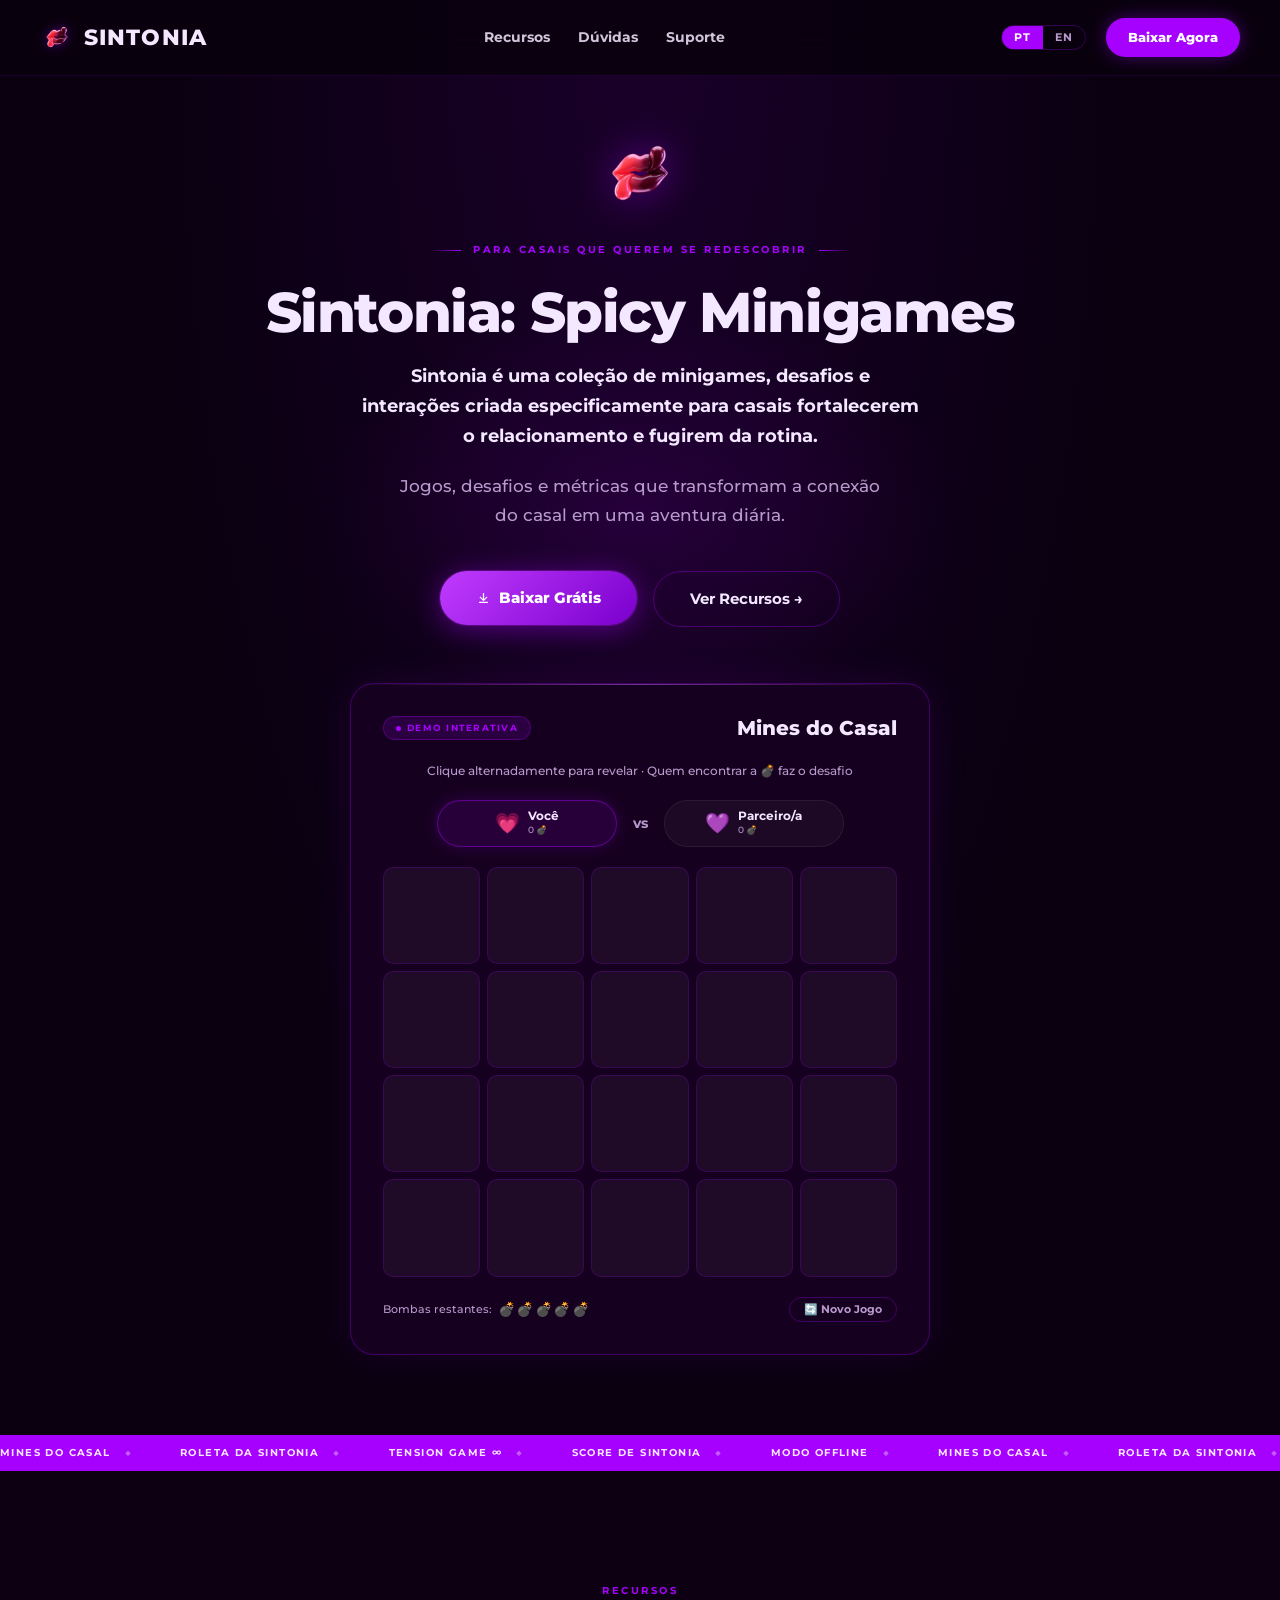
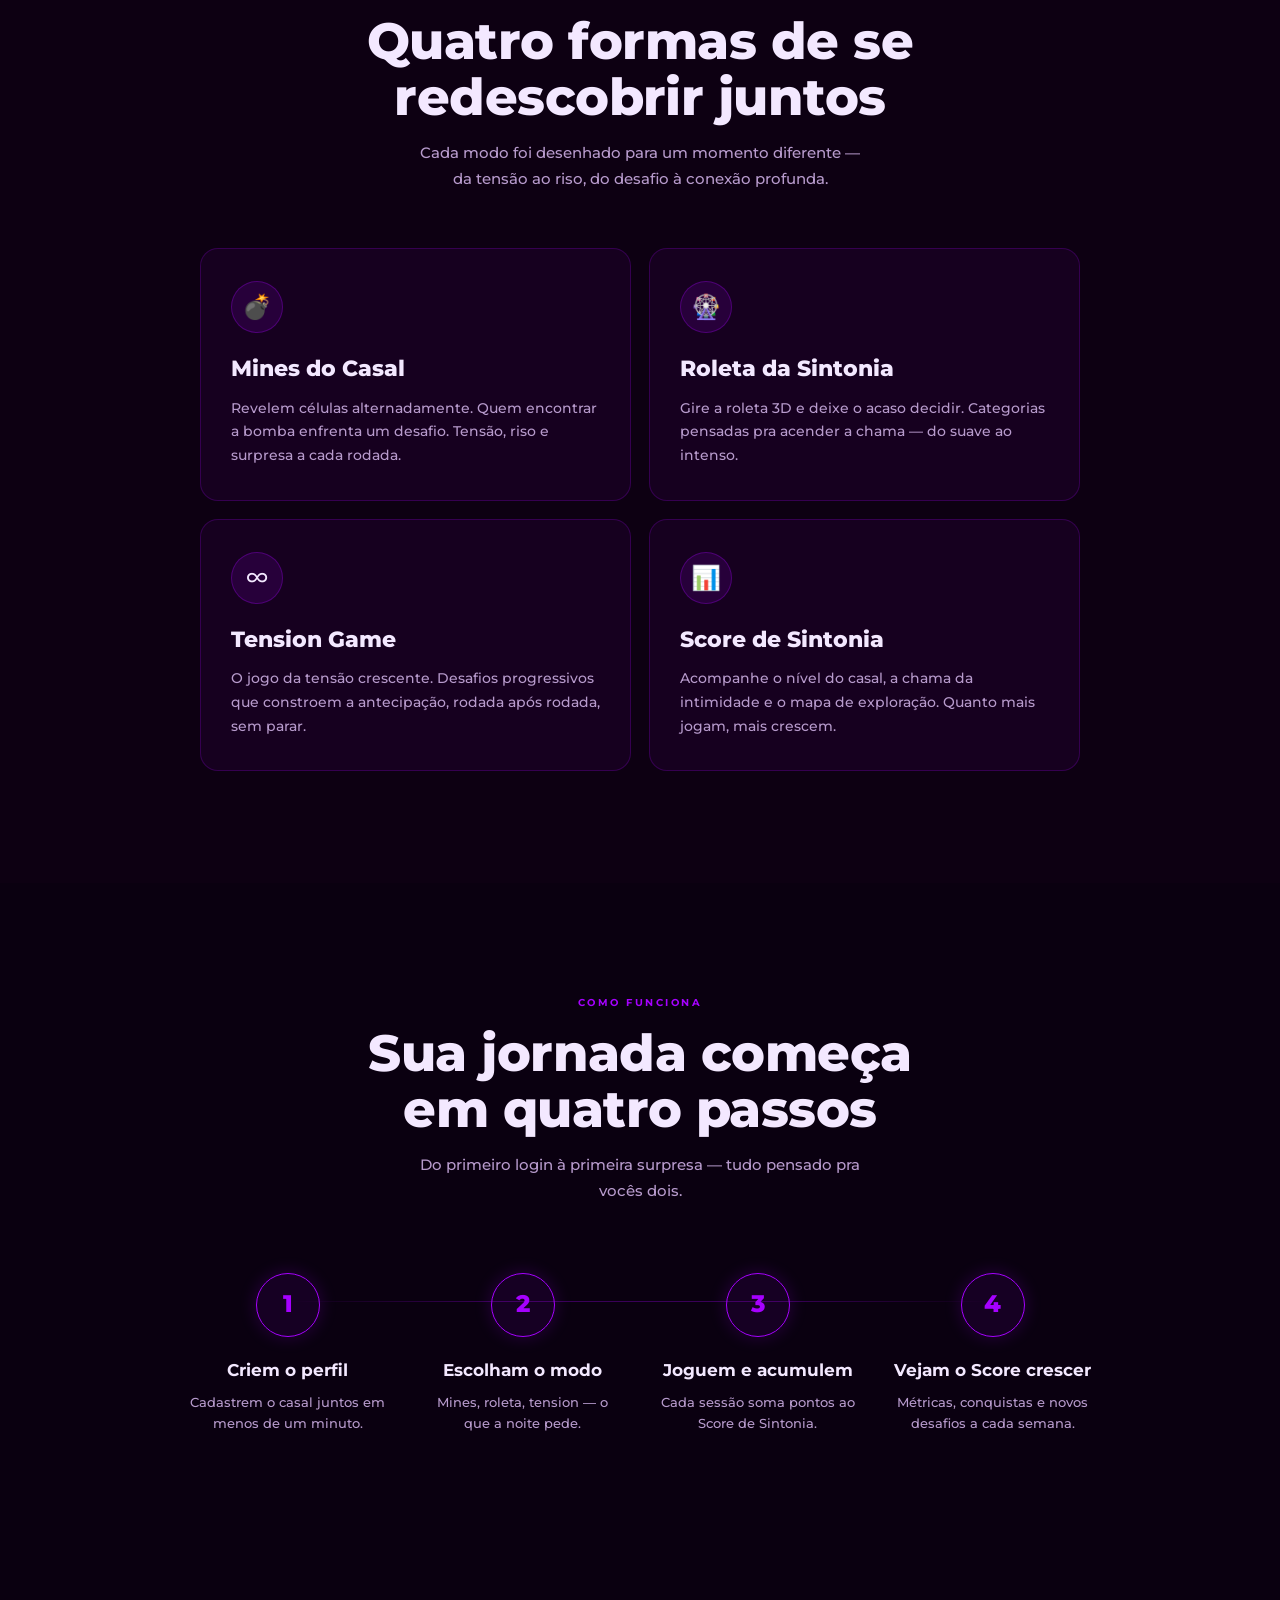
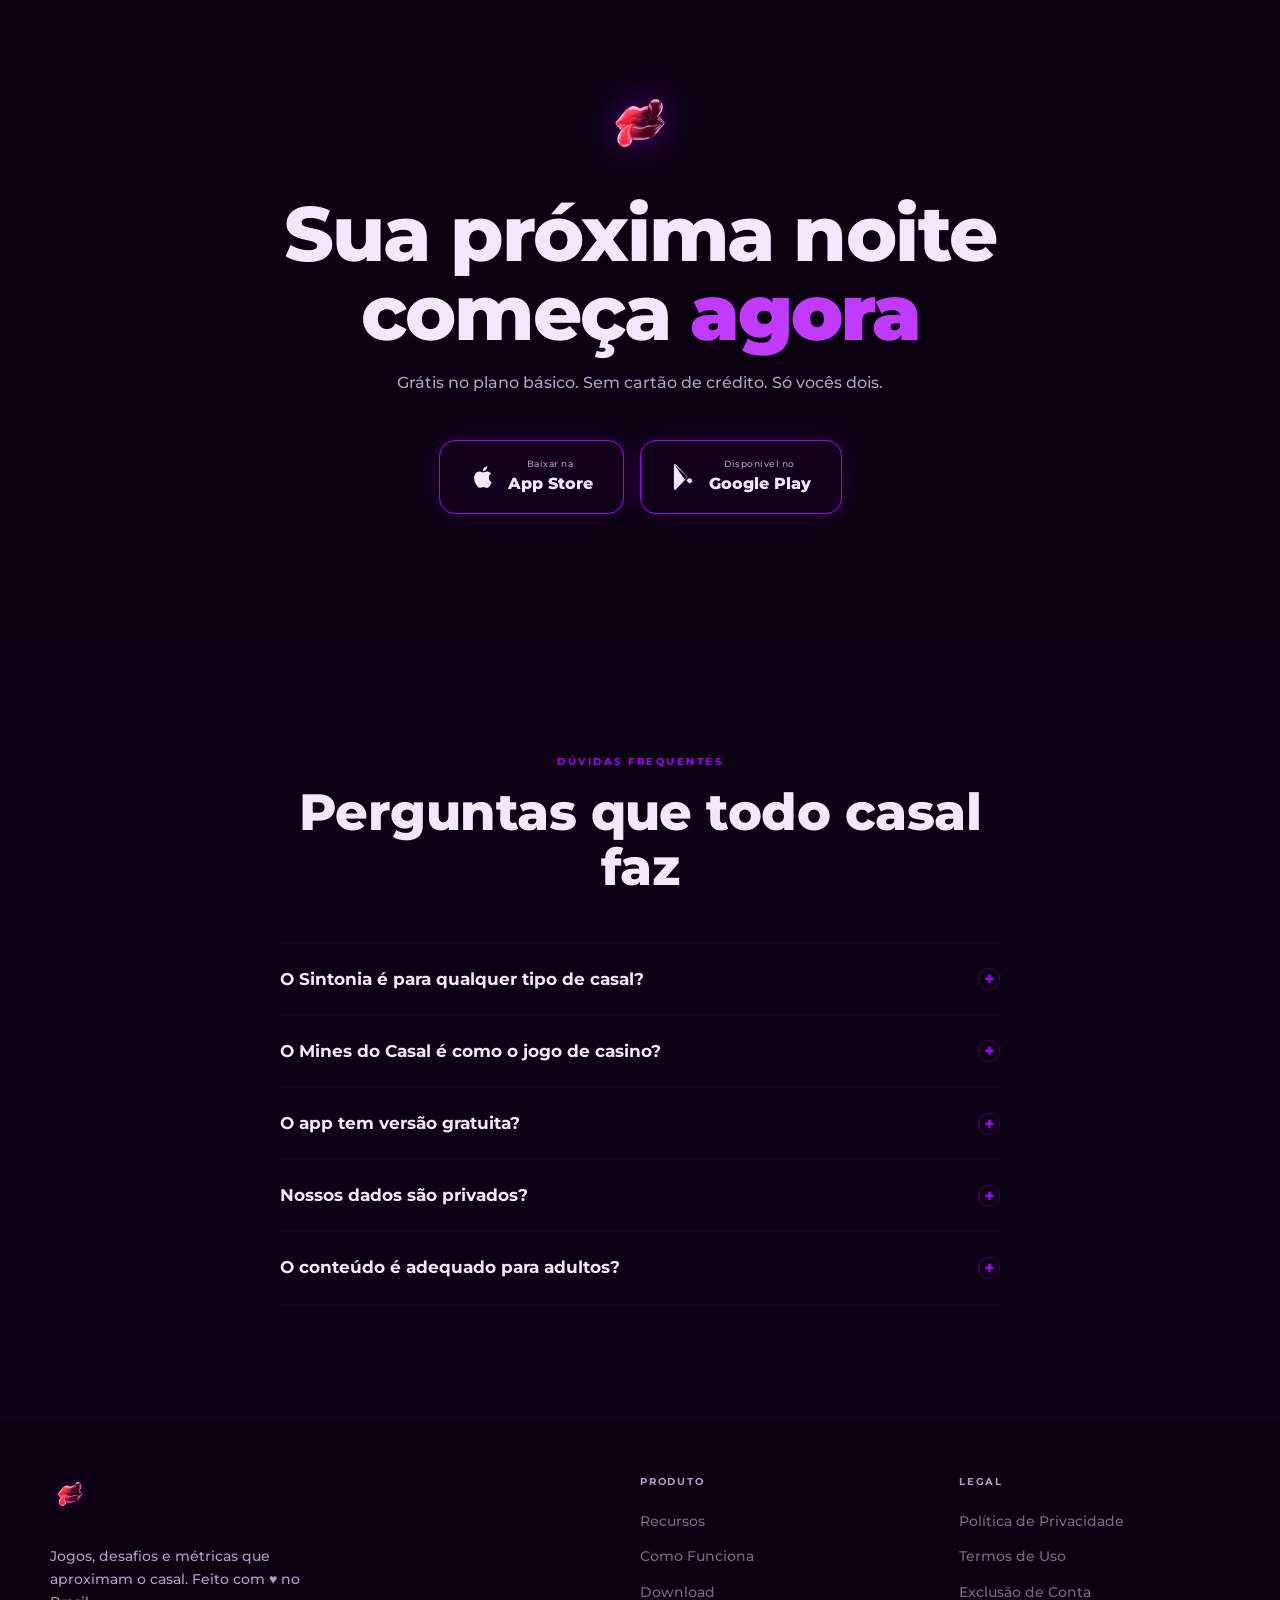
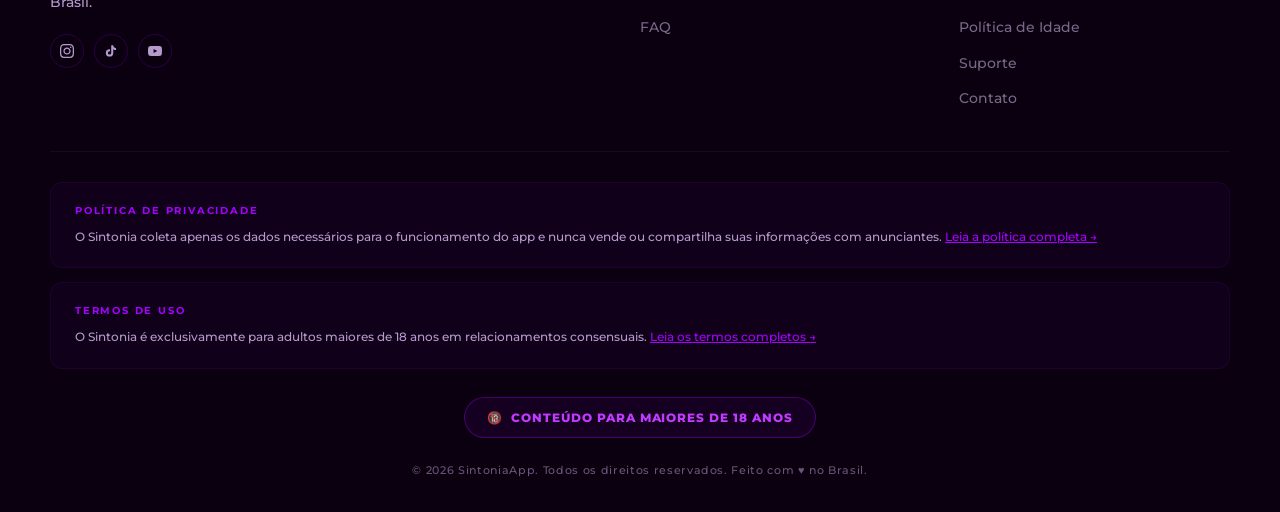
==== index.html @ 45e0c4a5 "remove 18+ age gate modal from homepage Drop the age confirmation overlay so the hero is the first t" ====
<!DOCTYPE html>
<html lang="pt-BR" data-lang="pt">
<head>
<meta charset="UTF-8"/>
<meta name="viewport" content="width=device-width, initial-scale=1.0"/>
<title>Sintonia — Onde a Intimidade se Conecta</title>
<meta name="description" content="Jogos, desafios e métricas que transformam a conexão do casal em uma aventura diária."/>
<meta property="og:title" content="Sintonia — Onde a Intimidade se Conecta"/>
<meta property="og:description" content="Jogos, desafios e métricas que transformam a conexão do casal."/>
<meta property="og:image" content="assets/kiss-logo.png"/>
<link rel="icon" type="image/png" href="assets/favicon.png"/>
<link rel="apple-touch-icon" href="assets/apple-touch-icon.png"/>
<link rel="preconnect" href="https://fonts.googleapis.com"/>
<link rel="preconnect" href="https://fonts.gstatic.com" crossorigin/>
<link href="https://fonts.googleapis.com/css2?family=Montserrat:wght@400;500;600;700;800;900&display=swap" rel="stylesheet"/>
<style>
/* ── TOKENS ─────────────────────────────────────────── */
:root{
  --bg:#0A0010;
  --bg2:#0D0012;
  --bg-card:#16001F;
  --primary:#A600FF;
  --primary-glow:#C13BFF;
  --primary-deep:#3D0066;
  --primary-mid:#7A00CC;
  --text:#F3E8FF;
  --muted:#B79ACC;
  --border:rgba(166,0,255,.28);
  --font-s:'Montserrat',sans-serif;
  --font-b:'Montserrat',sans-serif;
}
*,*::before,*::after{box-sizing:border-box;margin:0;padding:0}
html{scroll-behavior:smooth}
body{
  background-color:var(--bg);
  background-image:radial-gradient(ellipse 70% 45% at 50% 0%,rgba(120,0,200,.14) 0%,transparent 55%);
  color:var(--text);
  font-family:var(--font-b);
  font-weight:500;
  font-size:16px;
  line-height:1.6;
  overflow-x:hidden;
}

/* ── LANG ───────────────────────────────────────────── */
[data-lang="pt"] .en{display:none}
[data-lang="en"] .pt{display:none}

/* ── SCROLL PROGRESS BAR ────────────────────────────── */
#progress-bar{
  position:fixed;top:0;left:0;height:2px;width:0%;
  background:linear-gradient(90deg,var(--primary-deep),var(--primary-glow));
  z-index:1000;transition:width .05s linear;
  box-shadow:0 0 8px rgba(193,59,255,.6);
}

/* ── HELPERS ────────────────────────────────────────── */
.container{max-width:1180px;margin:0 auto;padding:0 2.25rem}
.eyebrow{font-family:var(--font-b);font-size:.625rem;font-weight:700;letter-spacing:.25em;text-transform:uppercase;color:var(--primary);display:block;margin-bottom:.875rem}
.s-title{font-family:var(--font-s);font-size:clamp(2rem,4vw,3.25rem);font-weight:800;line-height:1.08;letter-spacing:-.01em;margin-bottom:1rem}
.s-body{font-size:.9375rem;color:var(--muted);line-height:1.75;max-width:460px}

/* ── REVEAL ANIMATIONS ──────────────────────────────── */
.reveal{opacity:0;transform:translateY(28px);transition:opacity .7s ease,transform .7s ease}
.reveal.on{opacity:1;transform:none}

/* ── NAV ────────────────────────────────────────────── */
nav{
  position:fixed;top:0;left:0;right:0;z-index:200;
  display:flex;align-items:center;justify-content:space-between;
  padding:1.125rem 2.5rem;
  background:rgba(9,0,14,.9);backdrop-filter:blur(18px);
  border-bottom:1px solid rgba(166,0,255,.14);
  transition:padding .3s ease;
}
nav.scrolled{padding:.75rem 2.5rem}
.logo{display:flex;align-items:center;gap:.625rem;text-decoration:none;color:var(--text)}
.logo-img{width:34px;height:34px;flex-shrink:0;filter:drop-shadow(0 0 6px rgba(166,0,255,.4));transition:filter .3s}
.logo:hover .logo-img{filter:drop-shadow(0 0 12px rgba(193,59,255,.6))}
.logo-text{font-family:var(--font-s);font-size:1.375rem;font-weight:800;letter-spacing:.05em}
.nav-links{display:none;align-items:center;gap:1.75rem}
.nav-links a{color:var(--text);text-decoration:none;font-size:.875rem;font-weight:700;opacity:.85;transition:opacity .2s,color .2s}
.nav-links a:hover{opacity:1;color:var(--primary-glow)}
@media(min-width:860px){.nav-links{display:flex}}
.nav-r{display:flex;align-items:center;gap:1.25rem}
.lang-toggle{display:flex;border:1px solid var(--border);border-radius:100px;overflow:hidden}
.lang-btn{
  padding:.3rem .75rem;background:transparent;color:var(--muted);
  border:none;cursor:pointer;font-family:var(--font-b);
  font-size:.6875rem;font-weight:700;letter-spacing:.08em;text-transform:uppercase;
  transition:background .2s,color .2s;
}
.lang-btn.active{background:var(--primary);color:#fff}
.nav-dl{
  display:inline-flex;align-items:center;gap:.4rem;
  padding:.5625rem 1.375rem;background:var(--primary);color:#fff;
  font-family:var(--font-b);font-size:.8125rem;font-weight:800;
  border-radius:100px;text-decoration:none;border:none;cursor:pointer;
  box-shadow:0 0 18px rgba(166,0,255,.4);transition:box-shadow .25s,transform .2s;
}
.nav-dl:hover{box-shadow:0 0 32px rgba(193,59,255,.6);transform:translateY(-1px)}

/* ── HERO ───────────────────────────────────────────── */
.hero{
  min-height:100vh;
  display:flex;flex-direction:column;align-items:center;justify-content:center;
  padding:8rem 2rem 5rem;text-align:center;
  position:relative;overflow:hidden;
}
.hero::before{
  content:'';position:absolute;top:20%;left:50%;transform:translateX(-50%);
  width:700px;height:450px;
  background:radial-gradient(ellipse,rgba(150,0,220,.14) 0%,transparent 65%);
  pointer-events:none;
}
.hero-logo{
  width:90px;height:90px;
  margin:0 auto 1.5rem;
  position:relative;z-index:1;
  filter:drop-shadow(0 0 20px rgba(166,0,255,.45));
  animation:logo-float 4s ease-in-out infinite;
}
@keyframes logo-float{
  0%,100%{transform:translateY(0) rotate(-2deg)}
  50%{transform:translateY(-10px) rotate(2deg)}
}
.hero-eye{
  display:inline-flex;align-items:center;gap:.75rem;
  font-family:var(--font-b);font-size:.625rem;font-weight:700;
  letter-spacing:.25em;text-transform:uppercase;color:var(--primary);
  margin-bottom:1.5rem;position:relative;z-index:1;
}
.hero-eye::before,.hero-eye::after{content:'';width:32px;height:1px}
.hero-eye::before{background:linear-gradient(90deg,transparent,var(--primary))}
.hero-eye::after{background:linear-gradient(90deg,var(--primary),transparent)}
h1{
  font-family:var(--font-s);
  font-size:clamp(1.9rem,6vw,3.5rem);font-weight:800;
  max-width:800px;margin:0 auto 1.25rem;
  line-height:1.08;letter-spacing:-.025em;
  position:relative;z-index:1;
}
.hero-purpose{
  font-size:1.125rem;color:var(--text);font-weight:700;
  max-width:560px;margin:0 auto 1.25rem;line-height:1.65;
  position:relative;z-index:1;
}
.hero-sub{
  font-size:1.0625rem;color:var(--muted);
  max-width:500px;margin:0 auto 2.5rem;line-height:1.75;
  position:relative;z-index:1;
}
.hero-btns{
  display:flex;gap:1rem;justify-content:center;flex-wrap:wrap;
  margin-bottom:3.5rem;position:relative;z-index:1;
}

/* Magnetic button wrapper */
.magnetic{display:inline-block;position:relative}

.btn-primary{
  display:inline-flex;align-items:center;gap:.5rem;
  padding:.9375rem 2.25rem;
  background:linear-gradient(135deg,var(--primary-glow) 0%,var(--primary-mid) 100%);
  color:#fff;font-family:var(--font-b);font-size:.9375rem;font-weight:800;
  border-radius:100px;text-decoration:none;border:none;cursor:pointer;
  box-shadow:0 4px 28px rgba(166,0,255,.45),0 0 0 1px rgba(193,59,255,.25);
  transition:transform .2s,box-shadow .25s;
  position:relative;overflow:hidden;
}
.btn-primary::after{
  content:'';position:absolute;inset:0;border-radius:inherit;
  background:linear-gradient(135deg,rgba(255,255,255,.15),transparent 60%);
  opacity:0;transition:opacity .3s;
}
.btn-primary:hover::after{opacity:1}
.btn-primary:hover{box-shadow:0 8px 40px rgba(193,59,255,.55),0 0 0 1px rgba(193,59,255,.45)}
.btn-outline{
  display:inline-flex;align-items:center;gap:.5rem;
  padding:.9375rem 2.25rem;background:transparent;color:var(--text);
  font-family:var(--font-b);font-size:.9375rem;font-weight:700;
  border-radius:100px;text-decoration:none;border:1px solid rgba(166,0,255,.35);
  transition:border-color .25s,background .25s;
}
.btn-outline:hover{border-color:var(--primary);background:rgba(166,0,255,.07)}

/* ──────────────────────────────────────────────────────
   MINES GAME
────────────────────────────────────────────────────── */
.mines-wrap{
  position:relative;z-index:1;
  background:var(--bg-card);
  border:1.5px solid rgba(166,0,255,.3);
  border-radius:24px;
  padding:1.75rem 2rem 2rem;
  max-width:580px;width:100%;
  box-shadow:0 0 40px rgba(166,0,255,.1);
}
.mines-wrap::before{
  content:'';position:absolute;top:0;left:0;right:0;height:1px;border-radius:24px 24px 0 0;
  background:linear-gradient(90deg,transparent,rgba(200,100,255,.5),transparent);
}
.mines-top{display:flex;align-items:center;justify-content:space-between;margin-bottom:1.125rem;flex-wrap:wrap;gap:.75rem}
.mines-badge{
  display:inline-flex;align-items:center;gap:.375rem;
  background:rgba(166,0,255,.15);border:1px solid rgba(166,0,255,.3);
  border-radius:100px;padding:.25rem .75rem;
  font-size:.5625rem;font-weight:700;letter-spacing:.14em;text-transform:uppercase;color:var(--primary);
}
.mines-badge::before{content:'';width:5px;height:5px;border-radius:50%;background:var(--primary);animation:blink-dot 1.5s ease-in-out infinite}
@keyframes blink-dot{0%,100%{opacity:1}50%{opacity:.2}}
.mines-title-text{font-family:var(--font-s);font-size:1.25rem;font-weight:800}
.mines-hint{font-size:.75rem;color:var(--muted);text-align:center;margin-bottom:1.25rem;line-height:1.5}

/* Players bar */
.mines-players{
  display:flex;align-items:center;justify-content:center;gap:1rem;
  margin-bottom:1.25rem;
}
.mines-player{
  display:flex;align-items:center;gap:.5rem;
  padding:.5rem .875rem;border-radius:100px;
  border:1.5px solid rgba(255,255,255,.07);
  background:rgba(255,255,255,.03);
  transition:all .3s ease;
  flex:1;justify-content:center;max-width:180px;
}
.mines-player.active{
  background:rgba(166,0,255,.12);
  border-color:rgba(166,0,255,.45);
  box-shadow:0 0 16px rgba(166,0,255,.2);
}
.p-icon{font-size:1.25rem;line-height:1}
.p-info{text-align:left}
.p-name{font-size:.75rem;font-weight:700;line-height:1.2}
.p-bombs{font-size:.5625rem;color:var(--muted)}
.mines-vs{
  font-family:var(--font-s);font-size:.875rem;font-weight:700;
  color:var(--muted);flex-shrink:0;
}

/* Grid */
.mines-grid{
  display:grid;grid-template-columns:repeat(5,1fr);gap:.4375rem;
  margin-bottom:1.25rem;
}
.mine-cell{
  aspect-ratio:1;border-radius:10px;
  background:rgba(255,255,255,.04);
  border:1px solid rgba(166,0,255,.2);
  cursor:pointer;
  display:flex;align-items:center;justify-content:center;
  font-size:1.25rem;
  transition:background .2s,border-color .2s,transform .15s,box-shadow .2s;
  position:relative;overflow:hidden;
  user-select:none;
}
.mine-cell::before{
  content:'';position:absolute;inset:0;border-radius:inherit;
  background:linear-gradient(135deg,rgba(255,255,255,.06),transparent);
  opacity:0;transition:opacity .2s;
}
.mine-cell:hover:not(.revealed){
  background:rgba(166,0,255,.1);
  border-color:rgba(166,0,255,.5);
  box-shadow:0 0 12px rgba(166,0,255,.25);
  transform:scale(1.04);
}
.mine-cell:hover:not(.revealed)::before{opacity:1}
.mine-cell.revealed{cursor:default;pointer-events:none}
.mine-cell.safe{
  background:rgba(22,5,30,.9);
  border-color:rgba(190,100,255,.35);
  animation:safe-reveal .35s cubic-bezier(.34,1.56,.64,1) forwards;
}
.mine-cell.bomb{
  background:rgba(140,0,190,.25);
  border-color:var(--primary);
  animation:bomb-reveal .4s ease forwards;
  box-shadow:0 0 20px rgba(166,0,255,.5);
}
@keyframes safe-reveal{
  0%  {transform:scale(0.5) rotateY(90deg);opacity:0}
  60% {transform:scale(1.08) rotateY(0deg);opacity:1}
  100%{transform:scale(1) rotateY(0deg);opacity:1}
}
@keyframes bomb-reveal{
  0%  {transform:scale(.5);opacity:0}
  40% {transform:scale(1.3);opacity:1;box-shadow:0 0 30px rgba(193,59,255,.8)}
  70% {transform:scale(.95)}
  100%{transform:scale(1)}
}

/* Status bar */
.mines-status{
  display:flex;align-items:center;justify-content:space-between;
  font-size:.6875rem;color:var(--muted);
}
.mines-bombs-left{display:flex;align-items:center;gap:.375rem}
.mines-bomb-icons{letter-spacing:.1em;font-size:.875rem}
.mines-reset{
  background:transparent;border:1px solid rgba(166,0,255,.3);
  border-radius:100px;padding:.3rem .875rem;
  font-family:var(--font-b);font-size:.6875rem;font-weight:700;color:var(--muted);
  cursor:pointer;transition:all .2s;
}
.mines-reset:hover{border-color:var(--primary);color:var(--text);background:rgba(166,0,255,.08)}

/* Game over bar */
.mines-gameover{
  text-align:center;padding:.75rem;
  background:rgba(166,0,255,.08);border:1px solid rgba(166,0,255,.2);
  border-radius:10px;margin-top:.75rem;
  font-family:var(--font-s);font-size:.9375rem;font-weight:700;
  color:var(--text);display:none;
}

/* ──────────────────────────────────────────────────────
   CHALLENGE MODAL
────────────────────────────────────────────────────── */
.challenge-overlay{
  position:fixed;inset:0;z-index:9999;
  background:rgba(9,0,14,.88);
  backdrop-filter:blur(12px);
  display:flex;align-items:center;justify-content:center;
  padding:1.5rem;
  opacity:0;pointer-events:none;transition:opacity .3s ease;
}
.challenge-overlay.open{opacity:1;pointer-events:all}
.challenge-modal{
  background:linear-gradient(160deg,#2A0040 0%,#0C0010 100%);
  border:1.5px solid var(--primary);
  border-radius:24px;padding:2.5rem 2rem;
  max-width:420px;width:100%;text-align:center;
  box-shadow:0 0 60px rgba(166,0,255,.3),inset 0 0 40px rgba(0,0,0,.5);
  transform:scale(.9) translateY(20px);transition:transform .3s cubic-bezier(.34,1.56,.64,1);
  position:relative;overflow:hidden;
}
.challenge-overlay.open .challenge-modal{transform:none}
.challenge-modal::before{
  content:'';position:absolute;top:0;left:0;right:0;height:1px;
  background:linear-gradient(90deg,transparent,rgba(200,100,255,.6),transparent);
}
.ch-logo{width:70px;height:70px;margin:0 auto .875rem;filter:drop-shadow(0 0 14px rgba(166,0,255,.5))}
.ch-who{
  font-size:.625rem;font-weight:700;letter-spacing:.18em;text-transform:uppercase;
  color:var(--muted);margin-bottom:1rem;
}
.ch-who span{color:var(--primary-glow)}
.ch-label{
  font-size:.5625rem;font-weight:700;letter-spacing:.2em;text-transform:uppercase;
  color:var(--primary-glow);margin-bottom:.875rem;
}
.ch-text{
  font-family:var(--font-s);font-size:1.5rem;font-weight:700;
  color:var(--text);line-height:1.35;margin-bottom:1.75rem;
}
.ch-accept{
  display:inline-flex;align-items:center;gap:.5rem;
  padding:.875rem 2rem;
  background:linear-gradient(135deg,var(--primary-glow),var(--primary-mid));
  color:#fff;font-family:var(--font-b);font-size:.9375rem;font-weight:800;
  border-radius:100px;border:none;cursor:pointer;
  box-shadow:0 4px 24px rgba(166,0,255,.4);
  transition:transform .2s,box-shadow .2s;width:100%;justify-content:center;
}
.ch-accept:hover{transform:translateY(-2px);box-shadow:0 8px 36px rgba(193,59,255,.5)}

/* ── TICKER ─────────────────────────────────────────── */
.ticker{overflow:hidden;background:var(--primary);padding:.625rem 0}
.ticker-track{display:flex;gap:3rem;white-space:nowrap;animation:tick 28s linear infinite}
.ticker-item{
  font-family:var(--font-b);font-size:.625rem;font-weight:700;
  letter-spacing:.14em;text-transform:uppercase;color:#fff;
  display:flex;align-items:center;gap:.875rem;opacity:.9;
}
.ticker-sep{opacity:.4}
@keyframes tick{from{transform:translateX(0)}to{transform:translateX(-50%)}}

/* ── FEATURES ───────────────────────────────────────── */
.features{padding:7rem 2rem;background:var(--bg2)}
.features .container{text-align:center}
.features-header{margin-bottom:3.5rem}
.features-header .s-body{margin:0 auto}
.feat-grid{display:grid;grid-template-columns:repeat(2,1fr);gap:1.125rem;max-width:880px;margin:0 auto}
.feat-card{
  background:var(--bg-card);
  border:1px solid rgba(166,0,255,.22);border-radius:18px;
  padding:2rem 1.875rem;position:relative;
  transition:border-color .3s,transform .25s;text-align:left;
}
.feat-card:hover{
  transform:translateY(-4px);
  border-color:rgba(166,0,255,.55);
}
.feat-icon{
  width:52px;height:52px;border-radius:50%;
  display:flex;align-items:center;justify-content:center;
  background:rgba(166,0,255,.12);border:1px solid rgba(166,0,255,.3);
  font-size:1.5rem;margin-bottom:1.125rem;
}
.feat-name{font-family:var(--font-s);font-size:1.375rem;font-weight:800;margin-bottom:.625rem;color:var(--text)}
.feat-desc{font-size:.875rem;color:var(--muted);line-height:1.7}

/* ── HOW IT WORKS ───────────────────────────────────── */
.how{padding:7rem 2rem}
.how-header{text-align:center;margin-bottom:3.75rem}
.how-header .s-body{margin:0 auto}
.how-steps{display:grid;grid-template-columns:repeat(4,1fr);gap:1.25rem;max-width:920px;margin:0 auto;position:relative}
.how-steps::before{
  content:'';position:absolute;top:2.25rem;left:12%;right:12%;height:1px;
  background:linear-gradient(90deg,transparent,rgba(166,0,255,.3) 30%,rgba(166,0,255,.3) 70%,transparent);
}
.how-step{text-align:center;padding:.5rem}
.how-num{
  width:4rem;height:4rem;border-radius:50%;
  border:1.5px solid var(--primary);
  display:flex;align-items:center;justify-content:center;
  margin:0 auto 1.25rem;
  background:rgba(166,0,255,.08);
  box-shadow:0 0 18px rgba(166,0,255,.2);
  font-family:var(--font-s);font-size:1.5rem;font-weight:800;color:var(--primary);
  position:relative;z-index:1;transition:box-shadow .3s,background .3s;
}
.how-step:hover .how-num{background:rgba(166,0,255,.18);box-shadow:0 0 28px rgba(166,0,255,.4)}
.how-step-title{font-family:var(--font-s);font-size:1.0625rem;font-weight:700;margin-bottom:.5rem;transition:color .3s}
.how-step:hover .how-step-title{color:var(--primary)}
.how-step-desc{font-size:.8125rem;color:var(--muted);line-height:1.65}

/* ── DOWNLOAD ───────────────────────────────────────── */
.download{padding:8rem 2rem;text-align:center;position:relative;overflow:hidden}
.dl-logo{width:80px;height:80px;margin:0 auto 1.5rem;filter:drop-shadow(0 0 18px rgba(166,0,255,.5));animation:logo-float 4s 1s ease-in-out infinite;position:relative;z-index:1}
.dl-title{font-family:var(--font-s);font-size:clamp(2.5rem,6vw,5rem);font-weight:800;line-height:1.03;letter-spacing:-.025em;margin-bottom:1.125rem;position:relative;z-index:1}
.dl-title em{font-style:normal;font-weight:900;color:var(--primary-glow)}
.dl-sub{color:var(--muted);font-size:1rem;margin-bottom:2.75rem;position:relative;z-index:1}
.dl-btns{display:flex;gap:1rem;justify-content:center;flex-wrap:wrap;position:relative;z-index:1}
.dl-btn{
  display:inline-flex;align-items:center;gap:.75rem;
  padding:1rem 1.875rem;background:#12001A;
  border:1.5px solid var(--primary);border-radius:16px;text-decoration:none;color:var(--text);
  box-shadow:0 0 22px rgba(166,0,255,.2);transition:box-shadow .3s,transform .2s;
}
.dl-btn:hover{box-shadow:0 0 40px rgba(193,59,255,.35);transform:translateY(-2px)}
.dl-sup{font-size:.5625rem;color:var(--muted);letter-spacing:.06em;display:block}
.dl-name{font-family:var(--font-s);font-size:1rem;font-weight:800;display:block}

/* ── FAQ ────────────────────────────────────────────── */
.faq{padding:7rem 2rem;background:var(--bg2)}
.faq-inner{max-width:720px;margin:0 auto}
.faq-header{text-align:center;margin-bottom:3rem}
.faq-header .s-body{margin:0 auto}
details{border-bottom:1px solid rgba(166,0,255,.14)}
details:first-of-type{border-top:1px solid rgba(166,0,255,.14)}
summary{
  display:flex;align-items:center;justify-content:space-between;
  padding:1.375rem 0;cursor:pointer;list-style:none;
  font-family:var(--font-s);font-size:1.0625rem;font-weight:700;
  color:var(--text);transition:color .2s;gap:1rem;
}
summary::-webkit-details-marker{display:none}
summary:hover{color:var(--primary)}
.faq-plus{
  width:22px;height:22px;flex-shrink:0;border-radius:50%;
  border:1px solid rgba(166,0,255,.4);
  display:flex;align-items:center;justify-content:center;
  color:var(--primary);font-size:1.125rem;line-height:1;
  transition:transform .25s,background .25s;
}
details[open] .faq-plus{transform:rotate(45deg);background:rgba(166,0,255,.12)}
.faq-body{font-size:.9375rem;color:var(--muted);line-height:1.75;padding-bottom:1.375rem}

/* ── FOOTER ─────────────────────────────────────────── */
footer{border-top:1px solid rgba(166,0,255,.12);padding:3.5rem 2.25rem 2rem}
.foot-top{display:grid;grid-template-columns:2fr 1fr 1fr;gap:3rem;max-width:1180px;margin:0 auto 2.5rem}
.foot-logo-img{width:40px;height:40px;margin-bottom:.625rem;filter:drop-shadow(0 0 6px rgba(166,0,255,.3))}
.foot-tagline{font-size:.875rem;color:var(--muted);line-height:1.65;max-width:260px;margin:.875rem 0 1.25rem}
.social-row{display:flex;gap:.625rem}
.soc{width:34px;height:34px;border-radius:50%;border:1px solid rgba(166,0,255,.22);display:flex;align-items:center;justify-content:center;text-decoration:none;color:var(--muted);font-size:.75rem;transition:border-color .2s,color .2s}
.soc:hover{border-color:var(--primary);color:var(--primary)}
.foot-col-title{font-size:.625rem;font-weight:700;letter-spacing:.18em;text-transform:uppercase;color:var(--muted);margin-bottom:1.125rem}
.foot-links{list-style:none;display:flex;flex-direction:column;gap:.625rem}
.foot-links a{font-size:.875rem;color:rgba(230,210,255,.5);text-decoration:none;transition:color .2s}
.foot-links a:hover{color:var(--text)}
.foot-legal{max-width:1180px;margin:0 auto;border-top:1px solid rgba(255,255,255,.045);padding-top:1.875rem}
.legal-block{background:rgba(166,0,255,.04);border:1px solid rgba(166,0,255,.1);border-radius:12px;padding:1.25rem 1.5rem;margin-bottom:.875rem}
.legal-title{font-size:.625rem;font-weight:700;letter-spacing:.18em;text-transform:uppercase;color:var(--primary);margin-bottom:.5rem}
.legal-text{font-size:.75rem;color:var(--muted);line-height:1.7}
.foot-copy{margin-top:1.5rem;font-size:.6875rem;color:rgba(183,154,204,.55);letter-spacing:.06em;text-align:center}
.age-warning{
  display:flex;align-items:center;justify-content:center;gap:.5rem;
  width:fit-content;margin:1.75rem auto 0;padding:.625rem 1.375rem;
  background:rgba(166,0,255,.08);border:1px solid rgba(166,0,255,.35);
  border-radius:100px;
  font-family:var(--font-b);font-size:.75rem;font-weight:800;
  letter-spacing:.08em;text-transform:uppercase;color:var(--primary-glow);
}

/* ── RESPONSIVE ─────────────────────────────────────── */
@media(max-width:900px){
  nav{padding:1rem 1.25rem}
  .feat-grid{grid-template-columns:1fr;max-width:480px}
  .how-steps{grid-template-columns:1fr 1fr}
  .how-steps::before{display:none}
  .foot-top{grid-template-columns:1fr 1fr;gap:2rem}
  .mines-grid{grid-template-columns:repeat(5,1fr)}
}
@media(max-width:560px){
  .hero-btns{flex-direction:column;align-items:center}
  .how-steps{grid-template-columns:1fr}
  .foot-top{grid-template-columns:1fr}
  .dl-btns{flex-direction:column;align-items:center}
  .mines-wrap{padding:1.25rem 1.25rem 1.5rem}
}
@media(prefers-reduced-motion:reduce){
  .reveal{opacity:1!important;transform:none!important}
  .hero-logo,.dl-logo{animation:none}
}
</style>
</head>
<body>

<!-- Progress bar -->
<div id="progress-bar"></div>

<!-- Challenge Modal -->
<div class="challenge-overlay" id="challengeOverlay" role="dialog" aria-modal="true">
  <div class="challenge-modal">
    <img class="ch-logo" src="assets/kiss-logo.png" alt="Sintonia"/>
    <div class="ch-who">
      <span id="chPlayer">Jogador 1</span>
      <span class="pt"> encontrou uma bomba!</span>
      <span class="en"> found a bomb!</span>
    </div>
    <div class="ch-label pt">Seu Desafio:</div>
    <div class="ch-label en">Your Challenge:</div>
    <div class="ch-text" id="chText">—</div>
    <button class="ch-accept" onclick="closeChallenge()">
      <span class="pt">✓ Desafio Aceito!</span>
      <span class="en">✓ Challenge Accepted!</span>
    </button>
  </div>
</div>


<!-- ─── NAV ─────────────────────────────────────────── -->
<nav id="mainNav">
  <a href="#" class="logo">
    <img src="assets/kiss-logo.png" class="logo-img" alt="Sintonia logo"/>
    <span class="logo-text">SINTONIA</span>
  </a>
  <div class="nav-links">
    <a href="#features"><span class="pt">Recursos</span><span class="en">Features</span></a>
    <a href="#faq"><span class="pt">Dúvidas</span><span class="en">FAQ</span></a>
    <a href="suporte.html"><span class="pt">Suporte</span><span class="en">Support</span></a>
  </div>
  <div class="nav-r">
    <div class="lang-toggle" role="group" aria-label="Idioma">
      <button class="lang-btn active" data-lang="pt" onclick="setLang('pt')">PT</button>
      <button class="lang-btn"        data-lang="en" onclick="setLang('en')">EN</button>
    </div>
    <a href="#download" class="nav-dl">
      <span class="pt">Baixar Agora</span>
      <span class="en">Download Now</span>
    </a>
  </div>
</nav>


<!-- ─── HERO ─────────────────────────────────────────── -->
<section class="hero" id="hero">
  <img src="assets/kiss-logo.png" class="hero-logo" alt=""/>

  <div class="hero-eye">
    <span class="pt">Para casais que querem se redescobrir</span>
    <span class="en">For couples who want to rediscover each other</span>
  </div>

  <h1>Sintonia: Spicy Minigames</h1>

  <p class="hero-purpose">
    <span class="pt">Sintonia é uma coleção de minigames, desafios e interações criada especificamente para casais fortalecerem o relacionamento e fugirem da rotina.</span>
    <span class="en">Sintonia is a collection of minigames, challenges, and interactions designed specifically for couples to strengthen their relationship and break the routine.</span>
  </p>

  <p class="hero-sub">
    <span class="pt">Jogos, desafios e métricas que transformam a conexão do casal em uma aventura diária.</span>
    <span class="en">Games, challenges and metrics that turn your couple connection into a daily adventure.</span>
  </p>

  <div class="hero-btns">
    <div class="magnetic">
      <a href="#download" class="btn-primary">
        <svg width="15" height="15" viewBox="0 0 24 24" fill="currentColor"><path d="M12 16.5 5.5 10l1.4-1.4 4.1 4.1V3h2v9.7l4.1-4.1L18.5 10 12 16.5zM5 19v-2h14v2H5z"/></svg>
        <span class="pt">Baixar Grátis</span>
        <span class="en">Free Download</span>
      </a>
    </div>
    <a href="#features" class="btn-outline">
      <span class="pt">Ver Recursos →</span>
      <span class="en">See Features →</span>
    </a>
  </div>

  <!-- ── MINES GAME ── -->
  <div class="mines-wrap" id="minesGame">
    <div class="mines-top">
      <div class="mines-badge">
        <span class="pt">Demo interativa</span>
        <span class="en">Interactive demo</span>
      </div>
      <div class="mines-title-text">
        <span class="pt">Mines do Casal</span>
        <span class="en">Couple Mines</span>
      </div>
    </div>

    <p class="mines-hint">
      <span class="pt">Clique alternadamente para revelar · Quem encontrar a 💣 faz o desafio</span>
      <span class="en">Take turns clicking to reveal · Who finds the 💣 does the challenge</span>
    </p>

    <div class="mines-players">
      <div class="mines-player active" id="p1">
        <span class="p-icon">💗</span>
        <div class="p-info">
          <div class="p-name pt">Você</div>
          <div class="p-name en">You</div>
          <div class="p-bombs" id="p1-bombs">0 💣</div>
        </div>
      </div>
      <div class="mines-vs">vs</div>
      <div class="mines-player" id="p2">
        <span class="p-icon">💜</span>
        <div class="p-info">
          <div class="p-name pt">Parceiro/a</div>
          <div class="p-name en">Partner</div>
          <div class="p-bombs" id="p2-bombs">0 💣</div>
        </div>
      </div>
    </div>

    <div class="mines-grid" id="minesGrid"></div>

    <div class="mines-status">
      <div class="mines-bombs-left">
        <span class="pt">Bombas restantes:</span>
        <span class="en">Bombs left:</span>
        <span class="mines-bomb-icons" id="bombIcons">💣💣💣💣💣</span>
      </div>
      <button class="mines-reset" onclick="initMines()">
        <span class="pt">🔄 Novo Jogo</span>
        <span class="en">🔄 New Game</span>
      </button>
    </div>

    <div class="mines-gameover" id="minesGameover"></div>
  </div>
</section>


<!-- ─── TICKER ────────────────────────────────────────── -->
<div class="ticker" aria-hidden="true">
  <div class="ticker-track">
    <span class="ticker-item pt">Mines do Casal <span class="ticker-sep">◆</span></span>
    <span class="ticker-item en">Couple Mines <span class="ticker-sep">◆</span></span>
    <span class="ticker-item pt">Roleta da Sintonia <span class="ticker-sep">◆</span></span>
    <span class="ticker-item en">Sintonia Roulette <span class="ticker-sep">◆</span></span>
    <span class="ticker-item">Tension Game ∞ <span class="ticker-sep">◆</span></span>
    <span class="ticker-item pt">Score de Sintonia <span class="ticker-sep">◆</span></span>
    <span class="ticker-item en">Sintonia Score <span class="ticker-sep">◆</span></span>
    <span class="ticker-item pt">Modo offline <span class="ticker-sep">◆</span></span>
    <span class="ticker-item en">Offline mode <span class="ticker-sep">◆</span></span>
    <span class="ticker-item pt">Mines do Casal <span class="ticker-sep">◆</span></span>
    <span class="ticker-item en">Couple Mines <span class="ticker-sep">◆</span></span>
    <span class="ticker-item pt">Roleta da Sintonia <span class="ticker-sep">◆</span></span>
    <span class="ticker-item en">Sintonia Roulette <span class="ticker-sep">◆</span></span>
    <span class="ticker-item">Tension Game ∞ <span class="ticker-sep">◆</span></span>
    <span class="ticker-item pt">Score de Sintonia <span class="ticker-sep">◆</span></span>
    <span class="ticker-item en">Sintonia Score <span class="ticker-sep">◆</span></span>
    <span class="ticker-item pt">Modo offline <span class="ticker-sep">◆</span></span>
    <span class="ticker-item en">Offline mode <span class="ticker-sep">◆</span></span>
  </div>
</div>


<!-- ─── FEATURES ─────────────────────────────────────── -->
<section class="features" id="features">
  <div class="container">
    <div class="features-header reveal">
      <span class="eyebrow pt">Recursos</span>
      <span class="eyebrow en">Features</span>
      <h2 class="s-title">
        <span class="pt">Quatro formas de se<br>redescobrir juntos</span>
        <span class="en">Four ways to<br>rediscover each other</span>
      </h2>
      <p class="s-body pt">Cada modo foi desenhado para um momento diferente — da tensão ao riso, do desafio à conexão profunda.</p>
      <p class="s-body en">Each mode is designed for a different moment — from tension to laughter, from challenge to deep connection.</p>
    </div>
    <div class="feat-grid">
      <div class="feat-card">
        <div class="feat-icon">💣</div>
        <div class="feat-name pt">Mines do Casal</div>
        <div class="feat-name en">Couple Mines</div>
        <p class="feat-desc pt">Revelem células alternadamente. Quem encontrar a bomba enfrenta um desafio. Tensão, riso e surpresa a cada rodada.</p>
        <p class="feat-desc en">Reveal cells one by one. Whoever finds the bomb faces a challenge. Tension, laughter and surprise every round.</p>
      </div>
      <div class="feat-card">
        <div class="feat-icon">🎡</div>
        <div class="feat-name pt">Roleta da Sintonia</div>
        <div class="feat-name en">Sintonia Roulette</div>
        <p class="feat-desc pt">Gire a roleta 3D e deixe o acaso decidir. Categorias pensadas pra acender a chama — do suave ao intenso.</p>
        <p class="feat-desc en">Spin the 3D wheel and let chance decide. Categories from sweet to spicy, designed to ignite the spark.</p>
      </div>
      <div class="feat-card">
        <div class="feat-icon">∞</div>
        <div class="feat-name">Tension Game</div>
        <p class="feat-desc pt">O jogo da tensão crescente. Desafios progressivos que constroem a antecipação, rodada após rodada, sem parar.</p>
        <p class="feat-desc en">The escalating tension game. Progressive challenges that build anticipation, round after round, endlessly.</p>
      </div>
      <div class="feat-card">
        <div class="feat-icon">📊</div>
        <div class="feat-name pt">Score de Sintonia</div>
        <div class="feat-name en">Sintonia Score</div>
        <p class="feat-desc pt">Acompanhe o nível do casal, a chama da intimidade e o mapa de exploração. Quanto mais jogam, mais crescem.</p>
        <p class="feat-desc en">Track your couple level, intimacy streak, and exploration map. The more you play, the more you grow.</p>
      </div>
    </div>
  </div>
</section>


<!-- ─── HOW IT WORKS ──────────────────────────────────── -->
<section class="how" id="como">
  <div class="how-header reveal">
    <span class="eyebrow pt">Como Funciona</span>
    <span class="eyebrow en">How It Works</span>
    <h2 class="s-title">
      <span class="pt">Sua jornada começa<br>em quatro passos</span>
      <span class="en">Your journey starts<br>in four steps</span>
    </h2>
    <p class="s-body pt">Do primeiro login à primeira surpresa — tudo pensado pra vocês dois.</p>
    <p class="s-body en">From first login to first surprise — everything designed for the two of you.</p>
  </div>
  <div class="how-steps">
    <div class="how-step">
      <div class="how-num">1</div>
      <div class="how-step-title pt">Criem o perfil</div>
      <div class="how-step-title en">Create your profile</div>
      <p class="how-step-desc pt">Cadastrem o casal juntos em menos de um minuto.</p>
      <p class="how-step-desc en">Set up your couple profile together in under a minute.</p>
    </div>
    <div class="how-step">
      <div class="how-num">2</div>
      <div class="how-step-title pt">Escolham o modo</div>
      <div class="how-step-title en">Pick a mode</div>
      <p class="how-step-desc pt">Mines, roleta, tension — o que a noite pede.</p>
      <p class="how-step-desc en">Mines, roulette, tension — whatever the night calls for.</p>
    </div>
    <div class="how-step">
      <div class="how-num">3</div>
      <div class="how-step-title pt">Joguem e acumulem</div>
      <div class="how-step-title en">Play and earn</div>
      <p class="how-step-desc pt">Cada sessão soma pontos ao Score de Sintonia.</p>
      <p class="how-step-desc en">Each session adds points to your Sintonia Score.</p>
    </div>
    <div class="how-step">
      <div class="how-num">4</div>
      <div class="how-step-title pt">Vejam o Score crescer</div>
      <div class="how-step-title en">Watch your score grow</div>
      <p class="how-step-desc pt">Métricas, conquistas e novos desafios a cada semana.</p>
      <p class="how-step-desc en">Metrics, achievements, and new challenges every week.</p>
    </div>
  </div>
</section>


<!-- ─── DOWNLOAD ──────────────────────────────────────── -->
<section class="download" id="download">
  <img src="assets/kiss-logo.png" class="dl-logo" alt=""/>
  <h2 class="dl-title reveal">
    <span class="pt">Sua próxima noite<br>começa <em>agora</em></span>
    <span class="en">Your next night<br>starts <em>right now</em></span>
  </h2>
  <p class="dl-sub">
    <span class="pt">Grátis no plano básico. Sem cartão de crédito. Só vocês dois.</span>
    <span class="en">Free on the basic plan. No credit card. Just the two of you.</span>
  </p>
  <div class="dl-btns">
    <a href="#" class="dl-btn">
      <svg width="26" height="26" viewBox="0 0 24 24" fill="currentColor">
        <path d="M18.71 19.5c-.83 1.24-1.71 2.45-3.05 2.47-1.34.03-1.77-.79-3.29-.79-1.53 0-2 .77-3.27.82-1.31.05-2.3-1.32-3.14-2.53C4.25 17 2.94 12.45 4.7 9.39c.87-1.52 2.43-2.48 4.12-2.51 1.28-.02 2.5.87 3.29.87.78 0 2.26-1.07 3.8-.91.65.03 2.47.26 3.64 1.98-.09.06-2.17 1.28-2.15 3.81.03 3.02 2.65 4.03 2.68 4.04-.03.07-.42 1.44-1.38 2.83M13 3.5c.73-.83 1.94-1.46 2.94-1.5.13 1.17-.34 2.35-1.04 3.19-.69.85-1.83 1.51-2.95 1.42-.15-1.15.41-2.35 1.05-3.11z"/>
      </svg>
      <div>
        <span class="dl-sup pt">Baixar na</span><span class="dl-sup en">Download on the</span>
        <span class="dl-name">App Store</span>
      </div>
    </a>
    <a href="#" class="dl-btn">
      <svg width="26" height="26" viewBox="0 0 24 24" fill="currentColor">
        <path d="M3.18 23.76c.3.17.65.19.98.08l.06-.04L15.42 12 4.22.2l-.06-.04c-.33-.11-.68-.09-.98.08C2.87.42 2.68.75 2.68 1.1v21.78c0 .36.19.69.5.87zm16.2-9.37-2.67-1.55-2.44 2.44 2.73 2.73 2.38-1.38c.5-.29.5-.97 0-1.26l-.3-.17.3-.81zM3.04.44l11.96 11.55-2.35 2.35L3.04.44zm0 23.12 9.56-9.26-2.35-2.35L3.04 23.56z"/>
      </svg>
      <div>
        <span class="dl-sup pt">Disponível no</span><span class="dl-sup en">Get it on</span>
        <span class="dl-name">Google Play</span>
      </div>
    </a>
  </div>
</section>


<!-- ─── FAQ ───────────────────────────────────────────── -->
<section class="faq" id="faq">
  <div class="faq-inner">
    <div class="faq-header reveal">
      <span class="eyebrow pt">Dúvidas Frequentes</span>
      <span class="eyebrow en">FAQ</span>
      <h2 class="s-title">
        <span class="pt">Perguntas que todo casal faz</span>
        <span class="en">Questions every couple asks</span>
      </h2>
    </div>
    <details><summary><span class="pt">O Sintonia é para qualquer tipo de casal?</span><span class="en">Is Sintonia for all couples?</span><div class="faq-plus">+</div></summary><div class="faq-body"><span class="pt">Sim. O app foi pensado para casais em qualquer fase — dos que estão começando aos que querem reavivar a chama. Cada modo tem intensidades ajustáveis.</span><span class="en">Yes. The app was designed for couples at any stage — from those just starting out to long-term partners looking to rekindle the spark. Each mode has adjustable intensity levels.</span></div></details>
    <details><summary><span class="pt">O Mines do Casal é como o jogo de casino?</span><span class="en">Is Couple Mines like the casino game?</span><div class="faq-plus">+</div></summary><div class="faq-body"><span class="pt">A mecânica é inspirada, mas totalmente ressignificada para casais. Em vez de perder dinheiro, quem encontra a bomba faz um desafio especial — que aproxima e diverte o casal.</span><span class="en">The mechanic is inspired by it, but fully reimagined for couples. Instead of losing money, whoever finds the bomb does a special challenge — one that brings you closer and makes you laugh.</span></div></details>
    <details><summary><span class="pt">O app tem versão gratuita?</span><span class="en">Is there a free version?</span><div class="faq-plus">+</div></summary><div class="faq-body"><span class="pt">Sim. O plano gratuito inclui acesso a jogos e desafios essenciais. O Premium desbloqueia o catálogo completo, histórico detalhado, modos exclusivos e atualizações semanais.</span><span class="en">Yes. The free plan includes access to essential games and challenges. Premium unlocks the full catalog, detailed history, exclusive modes, and weekly content updates.</span></div></details>
    <details><summary><span class="pt">Nossos dados são privados?</span><span class="en">Is our data private?</span><div class="faq-plus">+</div></summary><div class="faq-body"><span class="pt">Absolutamente. Todo o conteúdo dentro do app é privado entre o casal. Nunca compartilhamos dados pessoais ou de jogo com terceiros ou anunciantes.</span><span class="en">Absolutely. All in-app content is private between the couple. We never share personal or gameplay data with third parties or advertisers.</span></div></details>
    <details><summary><span class="pt">O conteúdo é adequado para adultos?</span><span class="en">Is the content adult-appropriate?</span><div class="faq-plus">+</div></summary><div class="faq-body"><span class="pt">O Sintonia é voltado para adultos maiores de 18 anos em relacionamentos consensuais. Todos os modos têm configurações de intensidade — vocês controlam até onde querem ir.</span><span class="en">Sintonia is designed for adults 18+ in consensual relationships. All modes have intensity settings — you control how far you want to go.</span></div></details>
  </div>
</section>


<!-- ─── FOOTER ─────────────────────────────────────────── -->
<footer>
  <div class="foot-top">
    <div>
      <img src="assets/kiss-logo.png" class="foot-logo-img" alt="Sintonia"/>
      <p class="foot-tagline">
        <span class="pt">Jogos, desafios e métricas que aproximam o casal. Feito com ♥ no Brasil.</span>
        <span class="en">Games, challenges and metrics that bring couples closer. Made with ♥ in Brazil.</span>
      </p>
      <div class="social-row">
        <a href="#" class="soc" aria-label="Instagram"><svg width="14" height="14" viewBox="0 0 24 24" fill="currentColor"><path d="M12 2.163c3.204 0 3.584.012 4.85.07 3.252.148 4.771 1.691 4.919 4.919.058 1.265.069 1.645.069 4.849 0 3.205-.012 3.584-.069 4.849-.149 3.225-1.664 4.771-4.919 4.919-1.266.058-1.644.07-4.85.07-3.204 0-3.584-.012-4.849-.07-3.26-.149-4.771-1.699-4.919-4.92-.058-1.265-.07-1.644-.07-4.849 0-3.204.013-3.583.07-4.849.149-3.227 1.664-4.771 4.919-4.919 1.266-.057 1.645-.069 4.849-.069zm0-2.163c-3.259 0-3.667.014-4.947.072-4.358.2-6.78 2.618-6.98 6.98-.059 1.281-.073 1.689-.073 4.948 0 3.259.014 3.668.072 4.948.2 4.358 2.618 6.78 6.98 6.98 1.281.058 1.689.072 4.948.072 3.259 0 3.668-.014 4.948-.072 4.354-.2 6.782-2.618 6.979-6.98.059-1.28.073-1.689.073-4.948 0-3.259-.014-3.667-.072-4.947-.196-4.354-2.617-6.78-6.979-6.98-1.281-.059-1.69-.073-4.949-.073zm0 5.838c-3.403 0-6.162 2.759-6.162 6.162s2.759 6.163 6.162 6.163 6.162-2.759 6.162-6.163c0-3.403-2.759-6.162-6.162-6.162zm0 10.162c-2.209 0-4-1.79-4-4 0-2.209 1.791-4 4-4s4 1.791 4 4c0 2.21-1.791 4-4 4zm6.406-11.845c-.796 0-1.441.645-1.441 1.44s.645 1.44 1.441 1.44c.795 0 1.439-.645 1.439-1.44s-.644-1.44-1.439-1.44z"/></svg></a>
        <a href="#" class="soc" aria-label="TikTok"><svg width="14" height="14" viewBox="0 0 24 24" fill="currentColor"><path d="M19.59 6.69a4.83 4.83 0 01-3.77-4.25V2h-3.45v13.67a2.89 2.89 0 01-2.88 2.5 2.89 2.89 0 01-2.89-2.89 2.89 2.89 0 012.89-2.89c.28 0 .54.04.79.1V9.01a6.31 6.31 0 00-.79-.05 6.34 6.34 0 00-6.34 6.34 6.34 6.34 0 006.34 6.34 6.34 6.34 0 006.33-6.34V8.88a8.17 8.17 0 004.78 1.52V7a4.85 4.85 0 01-1.01-.31z"/></svg></a>
        <a href="#" class="soc" aria-label="YouTube"><svg width="14" height="14" viewBox="0 0 24 24" fill="currentColor"><path d="M23.498 6.186a3.016 3.016 0 00-2.122-2.136C19.505 3.545 12 3.545 12 3.545s-7.505 0-9.377.505A3.017 3.017 0 00.502 6.186C0 8.07 0 12 0 12s0 3.93.502 5.814a3.016 3.016 0 002.122 2.136c1.871.505 9.376.505 9.376.505s7.505 0 9.377-.505a3.015 3.015 0 002.122-2.136C24 15.93 24 12 24 12s0-3.93-.502-5.814zM9.545 15.568V8.432L15.818 12l-6.273 3.568z"/></svg></a>
      </div>
    </div>
    <div>
      <div class="foot-col-title pt">Produto</div><div class="foot-col-title en">Product</div>
      <ul class="foot-links">
        <li><a href="#features"><span class="pt">Recursos</span><span class="en">Features</span></a></li>
        <li><a href="#como"><span class="pt">Como Funciona</span><span class="en">How It Works</span></a></li>
        <li><a href="#download">Download</a></li>
        <li><a href="#faq">FAQ</a></li>
      </ul>
    </div>
    <div>
      <div class="foot-col-title">Legal</div>
      <ul class="foot-links">
        <li><a href="privacidade.html"><span class="pt">Política de Privacidade</span><span class="en">Privacy Policy</span></a></li>
        <li><a href="termos.html"><span class="pt">Termos de Uso</span><span class="en">Terms of Use</span></a></li>
        <li><a href="exclusao-de-conta.html"><span class="pt">Exclusão de Conta</span><span class="en">Account Deletion</span></a></li>
        <li><a href="age-policy.html"><span class="pt">Política de Idade</span><span class="en">Age Policy</span></a></li>
        <li><a href="suporte.html"><span class="pt">Suporte</span><span class="en">Support</span></a></li>
        <li><a href="mailto:contato@sintoniaapp.com"><span class="pt">Contato</span><span class="en">Contact</span></a></li>
      </ul>
    </div>
  </div>

  <div class="foot-legal">
    <div class="legal-block">
      <div class="legal-title pt">Política de Privacidade</div>
      <div class="legal-title en">Privacy Policy</div>
      <p class="legal-text pt">O Sintonia coleta apenas os dados necessários para o funcionamento do app e nunca vende ou compartilha suas informações com anunciantes. <a href="privacidade.html" style="color:var(--primary)">Leia a política completa →</a></p>
      <p class="legal-text en">Sintonia only collects the data necessary for the app to work and never sells or shares your information with advertisers. <a href="privacidade.html" style="color:var(--primary)">Read the full policy →</a></p>
    </div>
    <div class="legal-block">
      <div class="legal-title pt">Termos de Uso</div>
      <div class="legal-title en">Terms of Use</div>
      <p class="legal-text pt">O Sintonia é exclusivamente para adultos maiores de 18 anos em relacionamentos consensuais. <a href="termos.html" style="color:var(--primary)">Leia os termos completos →</a></p>
      <p class="legal-text en">Sintonia is exclusively for adults 18+ in consensual relationships. <a href="termos.html" style="color:var(--primary)">Read the full terms →</a></p>
    </div>
  </div>

  <div class="age-warning">
    🔞 <span class="pt">Conteúdo para maiores de 18 anos</span><span class="en">18+ Adults Only</span>
  </div>

  <p class="foot-copy">
    <span class="pt">© 2026 SintoniaApp. Todos os direitos reservados. Feito com ♥ no Brasil.</span>
    <span class="en">© 2026 SintoniaApp. All rights reserved. Made with ♥ in Brazil.</span>
  </p>
</footer>

<script>
/* ══════════════════════════════════════════════════════
   LANGUAGE
══════════════════════════════════════════════════════ */
function setLang(lang) {
  document.documentElement.setAttribute('data-lang', lang);
  document.documentElement.lang = lang === 'pt' ? 'pt-BR' : 'en';
  document.querySelectorAll('.lang-btn').forEach(b =>
    b.classList.toggle('active', b.dataset.lang === lang));
  localStorage.setItem('sintonia-lang', lang);
}
const _lang = localStorage.getItem('sintonia-lang');
if (_lang && _lang !== 'pt') setLang(_lang);

/* ══════════════════════════════════════════════════════
   SCROLL PROGRESS BAR
══════════════════════════════════════════════════════ */
const progressBar = document.getElementById('progress-bar');
window.addEventListener('scroll', () => {
  const s = document.documentElement;
  const pct = (s.scrollTop || document.body.scrollTop) /
              ((s.scrollHeight || document.body.scrollHeight) - s.clientHeight) * 100;
  progressBar.style.width = pct + '%';
}, { passive: true });

/* ══════════════════════════════════════════════════════
   NAV SCROLL SHRINK
══════════════════════════════════════════════════════ */
const nav = document.getElementById('mainNav');
window.addEventListener('scroll', () =>
  nav.classList.toggle('scrolled', window.scrollY > 60), { passive: true });

/* ══════════════════════════════════════════════════════
   SCROLL REVEAL
══════════════════════════════════════════════════════ */
const revealObs = new IntersectionObserver(entries => {
  entries.forEach(e => {
    if (!e.isIntersecting) return;
    e.target.classList.add('on');
    revealObs.unobserve(e.target);
  });
}, { threshold: 0.1 });

document.querySelectorAll('.reveal').forEach(el => revealObs.observe(el));

/* ══════════════════════════════════════════════════════
   MAGNETIC BUTTON
══════════════════════════════════════════════════════ */
document.querySelectorAll('.magnetic').forEach(wrap => {
  const btn = wrap.querySelector('a, button');
  wrap.addEventListener('mousemove', e => {
    const r = wrap.getBoundingClientRect();
    const x = e.clientX - r.left - r.width / 2;
    const y = e.clientY - r.top  - r.height / 2;
    btn.style.transform = `translate(${x * 0.25}px, ${y * 0.25}px)`;
  });
  wrap.addEventListener('mouseleave', () => {
    btn.style.transform = '';
  });
});

/* ══════════════════════════════════════════════════════
   MINES GAME
══════════════════════════════════════════════════════ */
const GRID_COLS  = 5;
const GRID_ROWS  = 4;
const GRID_SIZE  = GRID_COLS * GRID_ROWS; // 20
const BOMB_COUNT = 5;

const CHALLENGES = {
  pt: [
    'Tira uma peça de roupa que o outro escolher',
    'Deita em cima do outro por 1 minuto e sussurra o que quer fazer mais tarde',
    'Fica roçando bem devagar no colo do outro por 30 segundos',
    'Dá beijo no pescoço, orelha e clavícula do outro sem parar por 1 minuto',
    'Sussurra no ouvido dele(a) onde quer ser tocado(a) hoje',
    'Morde de leve o lábio do outro antes de beijar',
    'Passa a mão bem devagar da nuca até a cintura do outro',
    'Descreve em detalhes a primeira coisa que vai fazer quando chegarem em casa',
    'Dá um beijo demorado tampando os olhos do outro',
    'Sussurra a fantasia que nunca contou pro outro',
    'Puxa o outro pela cintura e dança bem colado por 30 segundos',
    'Conta o que sentiu na primeira vez que ficaram a sós',
    'Faz uma massagem sensual nos ombros e no pescoço por 2 minutos',
    'Sussurra o que vai fazer com o outro assim que a luz apagar',
    'Encosta a testa na do outro e respira fundo junto por 20 segundos',
    'Escolhe uma parte do corpo do outro e beija devagar por 30 segundos',
  ],
  en: [
    'Take off one piece of clothing your partner picks',
    'Lie on top of them for a minute and whisper what you want to do later',
    'Slowly grind on your partner\'s lap for 30 seconds',
    'Kiss your partner\'s neck, ear and collarbone non-stop for 1 minute',
    'Whisper in their ear where you want to be touched today',
    'Softly bite their lip before you kiss',
    'Slowly trace your hand from their neck down to their waist',
    'Describe in detail the first thing you\'ll do when you get home',
    'Give them a long kiss with their eyes covered',
    'Whisper the fantasy you\'ve never told them',
    'Pull them close by the waist and slow dance for 30 seconds',
    'Tell them what you felt the first time you were alone together',
    'Give a sensual shoulder and neck massage for 2 minutes',
    'Whisper what you\'re going to do to them the moment the lights go out',
    'Rest your forehead against theirs and breathe together for 20 seconds',
    'Pick a spot on their body and kiss it slowly for 30 seconds',
  ]
};

let gameState = {
  cells: [],
  currentPlayer: 1,
  scores: [0, 0],
  bombsLeft: BOMB_COUNT,
  gameOver: false,
};

function initMines() {
  // Reset state
  gameState = { cells: [], currentPlayer: 1, scores: [0, 0], bombsLeft: BOMB_COUNT, gameOver: false };

  // Create cells array
  const arr = Array(GRID_SIZE).fill(false);
  let placed = 0;
  while (placed < BOMB_COUNT) {
    const idx = Math.floor(Math.random() * GRID_SIZE);
    if (!arr[idx]) { arr[idx] = true; placed++; }
  }

  gameState.cells = arr.map(isBomb => ({
    isBomb,
    icon: isBomb ? '💣' : 'X',
    revealed: false,
  }));

  // Render
  renderGrid();
  updatePlayers();
  updateBombIcons();
  document.getElementById('minesGameover').style.display = 'none';
}

function renderGrid() {
  const grid = document.getElementById('minesGrid');
  grid.innerHTML = '';
  gameState.cells.forEach((cell, i) => {
    const el = document.createElement('div');
    el.className = 'mine-cell';
    el.id = `cell-${i}`;
    el.addEventListener('click', () => revealCell(i));
    grid.appendChild(el);
  });
}

function revealCell(idx) {
  if (gameState.gameOver) return;
  const cell = gameState.cells[idx];
  if (cell.revealed) return;

  cell.revealed = true;
  const el = document.getElementById(`cell-${idx}`);
  el.textContent = cell.icon;
  el.classList.add('revealed', cell.isBomb ? 'bomb' : 'safe');

  if (cell.isBomb) {
    gameState.scores[gameState.currentPlayer - 1]++;
    gameState.bombsLeft--;
    updateBombIcons();
    updatePlayerScores();

    const lang = document.documentElement.getAttribute('data-lang') || 'pt';
    const challenges = CHALLENGES[lang];
    const challenge = challenges[Math.floor(Math.random() * challenges.length)];
    const playerName = gameState.currentPlayer === 1
      ? (lang === 'pt' ? 'Você' : 'You')
      : (lang === 'pt' ? 'Parceiro/a' : 'Partner');

    // Show challenge after short delay (let animation play)
    setTimeout(() => openChallenge(playerName, challenge), 500);

    if (gameState.bombsLeft === 0) {
      gameState.gameOver = true;
      setTimeout(showGameOver, 600);
    } else {
      // Same player goes again? No — switch after challenge
    }
  }

  // Switch player
  gameState.currentPlayer = gameState.currentPlayer === 1 ? 2 : 1;
  updatePlayers();
}

function updatePlayers() {
  document.getElementById('p1').classList.toggle('active', gameState.currentPlayer === 1);
  document.getElementById('p2').classList.toggle('active', gameState.currentPlayer === 2);
}

function updatePlayerScores() {
  document.getElementById('p1-bombs').textContent = gameState.scores[0] + ' 💣';
  document.getElementById('p2-bombs').textContent = gameState.scores[1] + ' 💣';
}

function updateBombIcons() {
  document.getElementById('bombIcons').textContent = '💣'.repeat(gameState.bombsLeft);
}

function showGameOver() {
  const lang = document.documentElement.getAttribute('data-lang') || 'pt';
  const el = document.getElementById('minesGameover');
  const s = gameState.scores;
  if (lang === 'pt') {
    el.textContent = s[0] === s[1]
      ? '🎊 Empate! Ambos foram igualmente corajosos.'
      : s[0] > s[1]
        ? '😈 Você encontrou mais bombas! Boa sorte nos desafios…'
        : '😈 Parceiro/a encontrou mais bombas! Hora dos desafios…';
  } else {
    el.textContent = s[0] === s[1]
      ? '🎊 Tie! You were both equally brave.'
      : s[0] > s[1]
        ? '😈 You found more bombs! Good luck with those challenges…'
        : '😈 Partner found more bombs! Time for challenges…';
  }
  el.style.display = 'block';
}

function openChallenge(playerName, text) {
  document.getElementById('chPlayer').textContent = playerName;
  document.getElementById('chText').textContent = text;
  document.getElementById('challengeOverlay').classList.add('open');
  document.body.style.overflow = 'hidden';
}

function closeChallenge() {
  document.getElementById('challengeOverlay').classList.remove('open');
  document.body.style.overflow = '';
  if (gameState.gameOver) showGameOver();
}

// Close overlay on backdrop click
document.getElementById('challengeOverlay').addEventListener('click', function(e) {
  if (e.target === this) closeChallenge();
});

// Init on load
initMines();
</script>
</body>
</html>
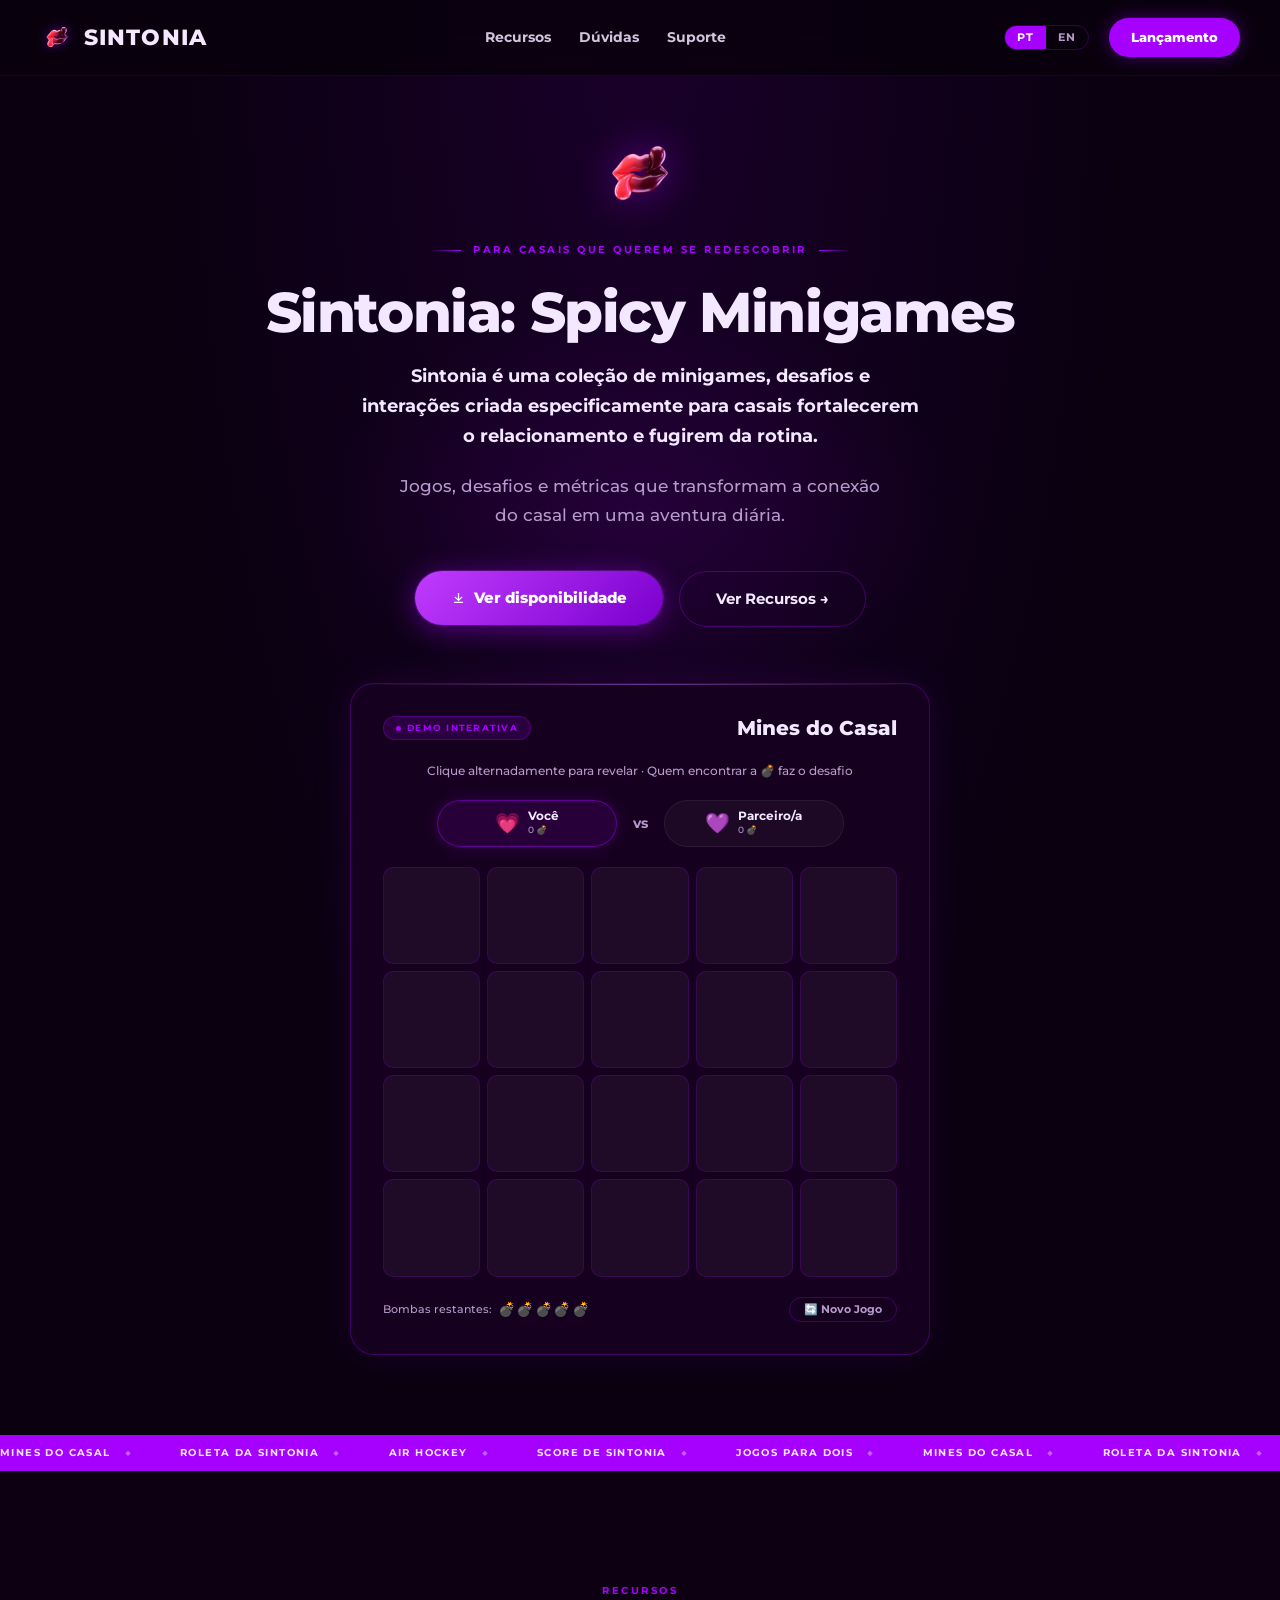
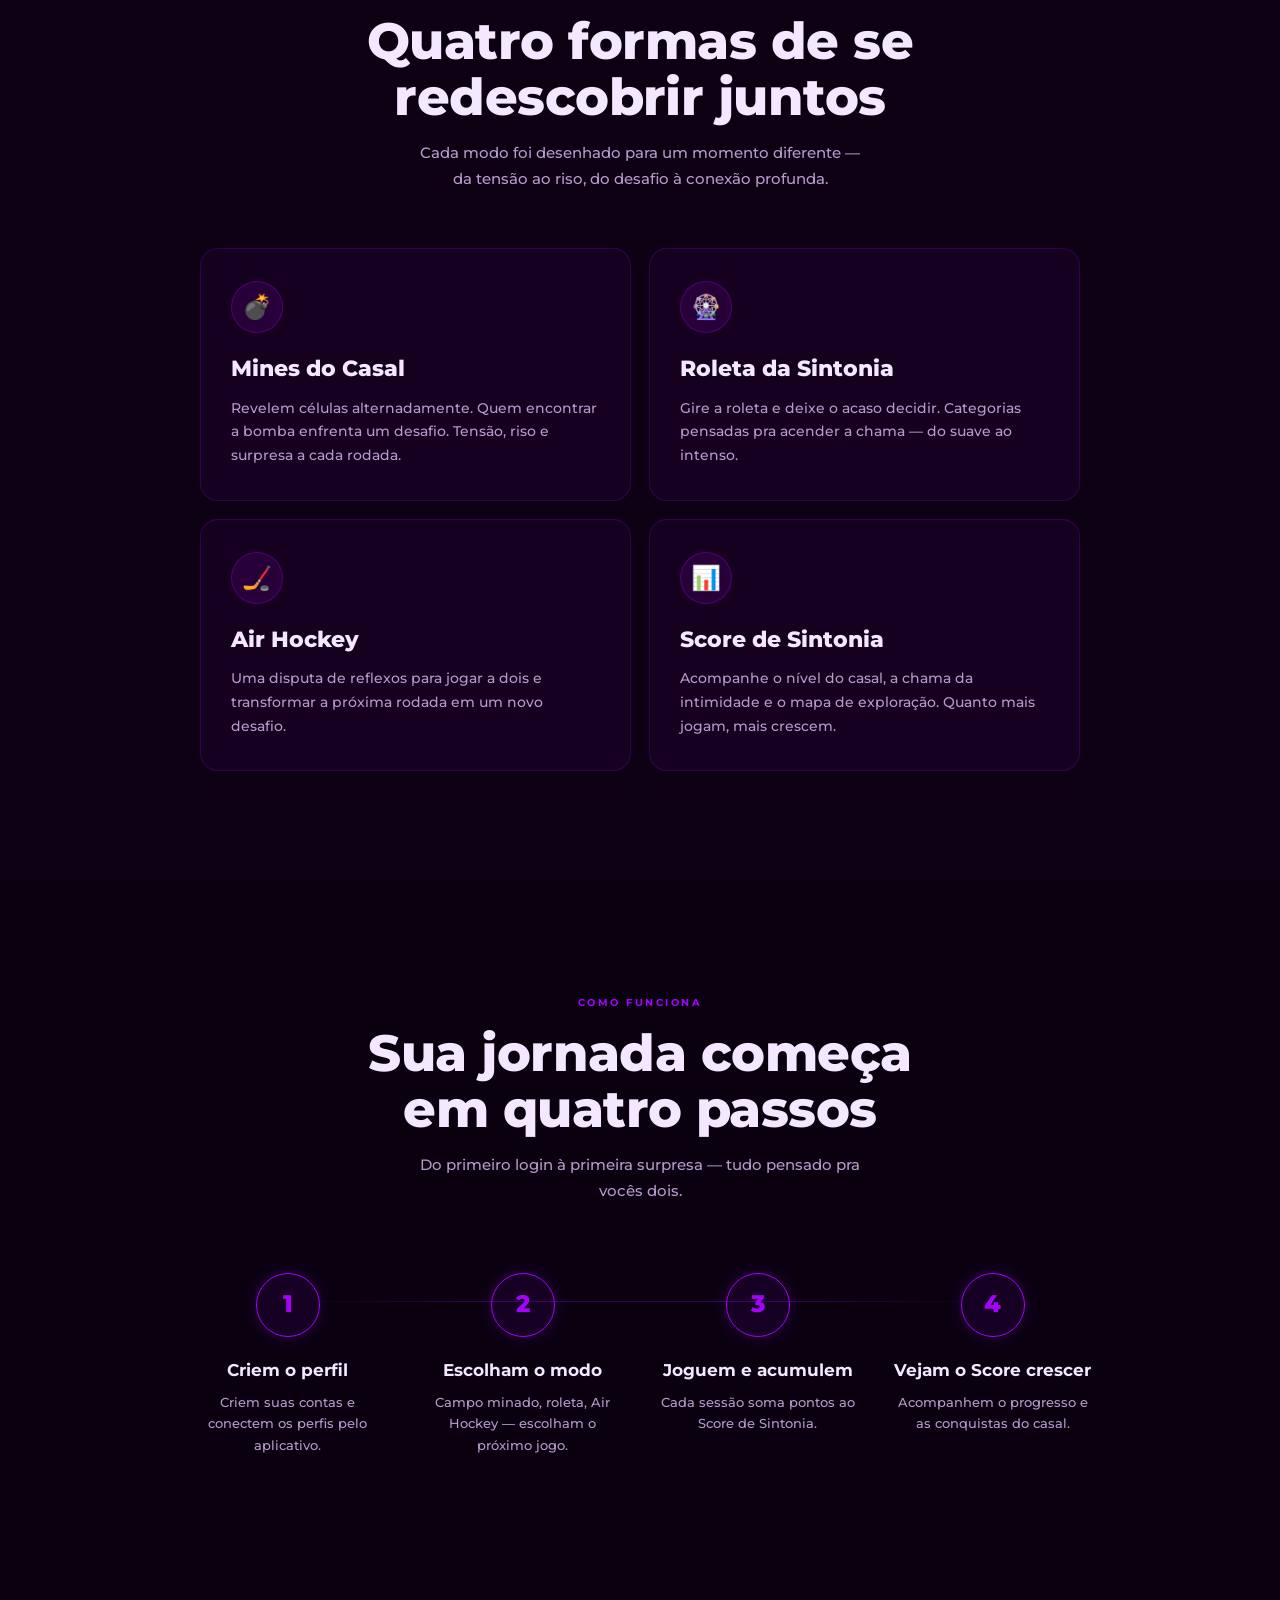
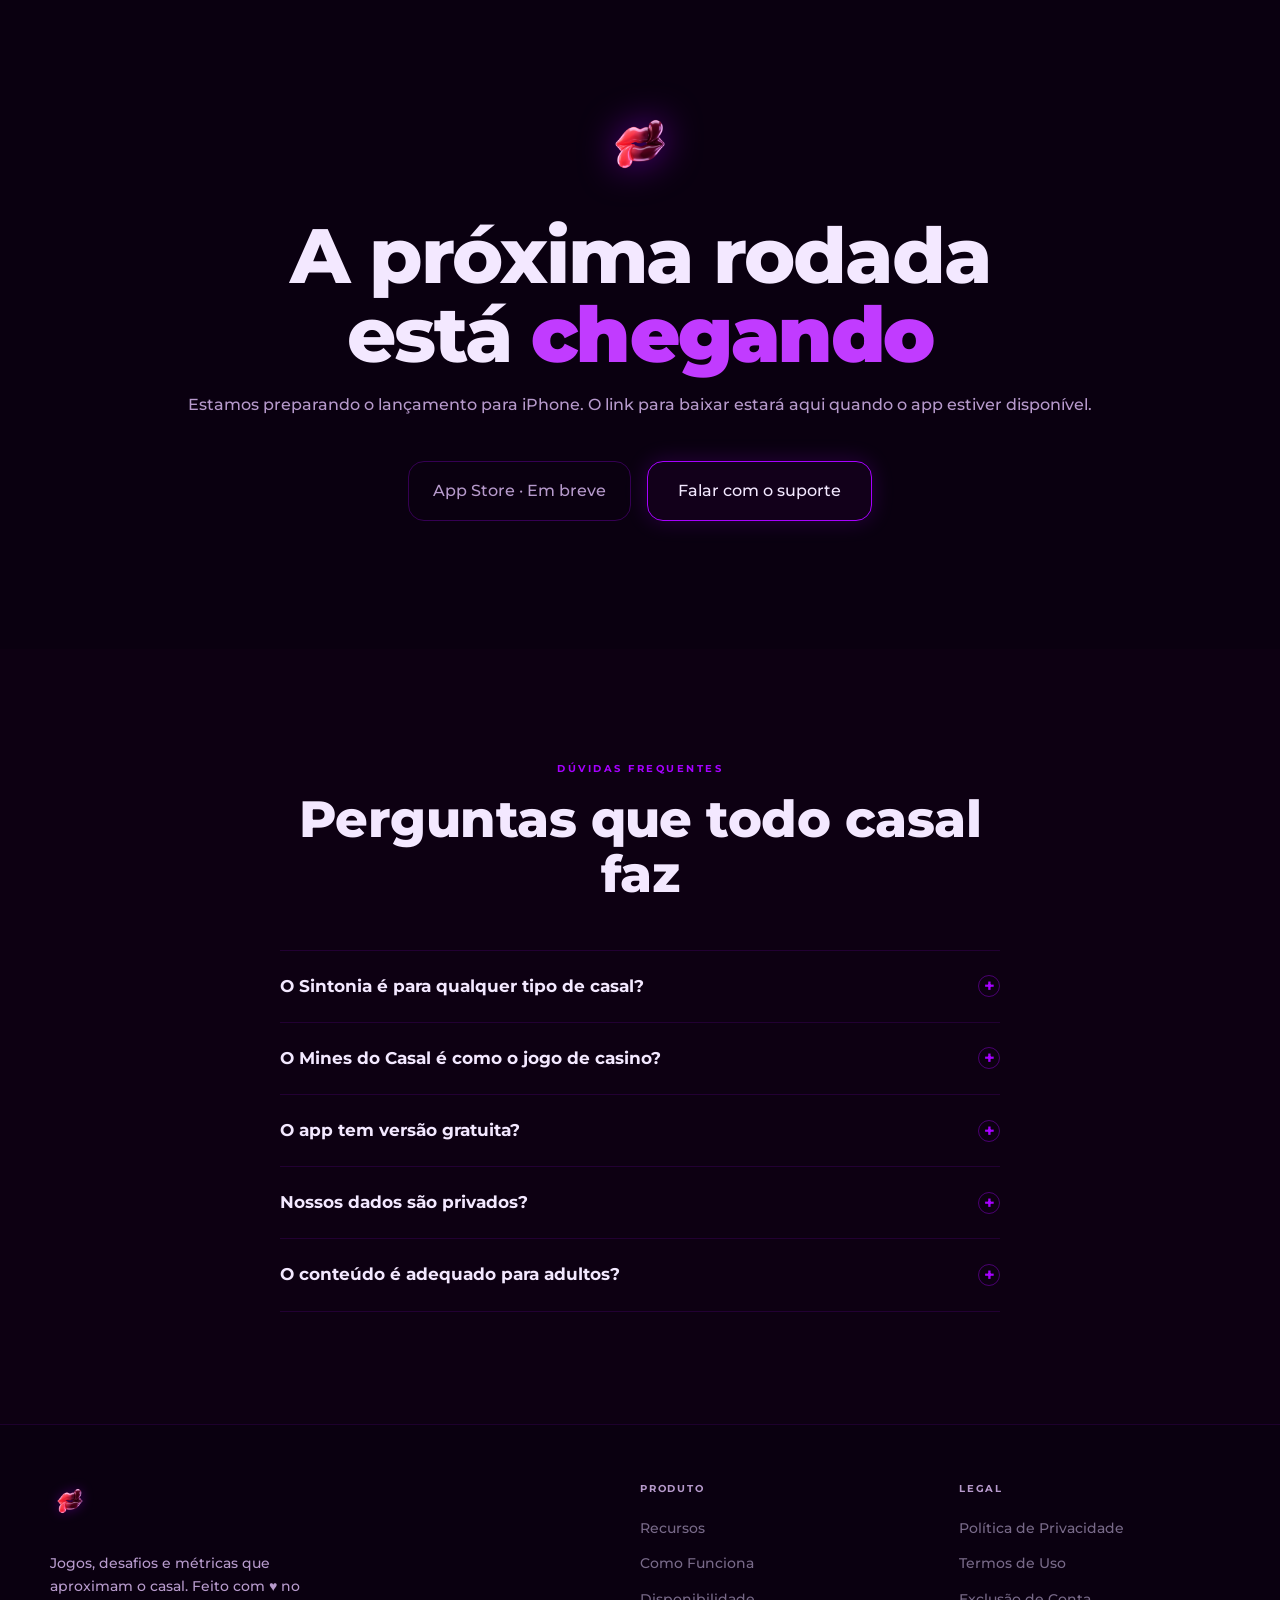
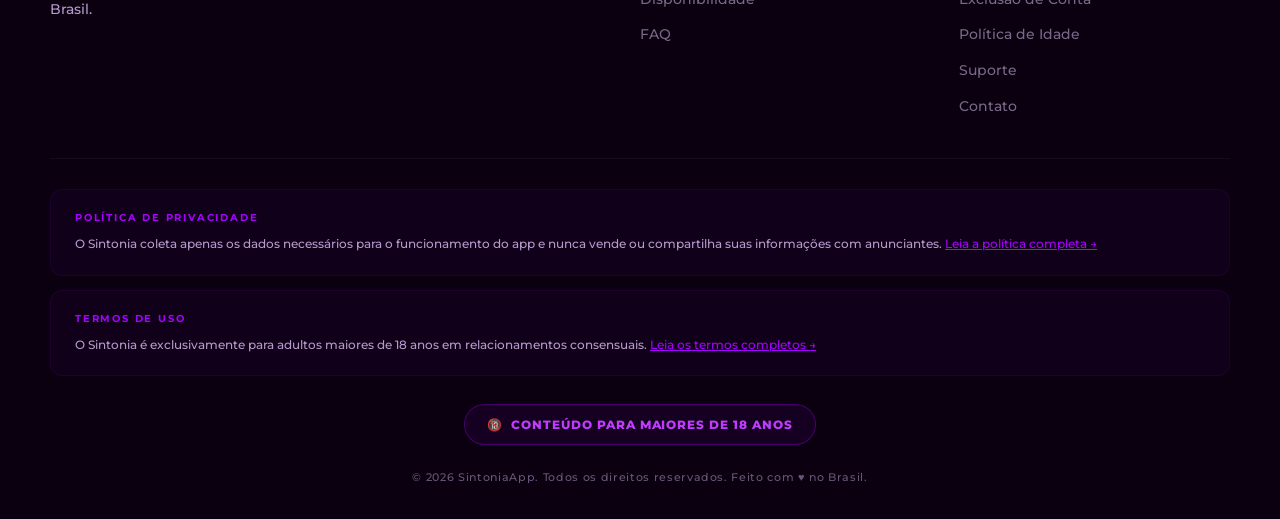
==== commit b89b3fd9: "Corrige suporte, assinaturas e informações públicas do Sintonia" ====
--- a/index.html
+++ b/index.html
@@ -7,6 +7,7 @@
 <meta name="description" content="Jogos, desafios e métricas que transformam a conexão do casal em uma aventura diária."/>
 <meta property="og:title" content="Sintonia — Onde a Intimidade se Conecta"/>
 <meta property="og:description" content="Jogos, desafios e métricas que transformam a conexão do casal."/>
+<link rel="canonical" href="https://www.sintonia.app.br/"/>
 <meta property="og:image" content="assets/kiss-logo.png"/>
 <link rel="icon" type="image/png" href="assets/favicon.png"/>
 <link rel="apple-touch-icon" href="assets/apple-touch-icon.png"/>
@@ -515,6 +516,11 @@
   .reveal{opacity:1!important;transform:none!important}
   .hero-logo,.dl-logo{animation:none}
 }
+
+:focus-visible{outline:3px solid #e0adff;outline-offset:4px}
+.email-card a{overflow-wrap:anywhere}
+@media(max-width:380px){nav{padding:.75rem}.logo-text{font-size:1rem}.nav-r{gap:.5rem}}
+.dl-status{padding:1rem 1.5rem;color:var(--muted);border:1px solid var(--border);border-radius:16px;margin:0}
 </style>
 </head>
 <body>
@@ -544,7 +550,7 @@
 
 <!-- ─── NAV ─────────────────────────────────────────── -->
 <nav id="mainNav">
-  <a href="#" class="logo">
+  <a href="#hero" class="logo">
     <img src="assets/kiss-logo.png" class="logo-img" alt="Sintonia logo"/>
     <span class="logo-text">SINTONIA</span>
   </a>
@@ -555,12 +561,12 @@
   </div>
   <div class="nav-r">
     <div class="lang-toggle" role="group" aria-label="Idioma">
-      <button class="lang-btn active" data-lang="pt" onclick="setLang('pt')">PT</button>
-      <button class="lang-btn"        data-lang="en" onclick="setLang('en')">EN</button>
+      <button class="lang-btn active" data-lang="pt" aria-pressed="true" onclick="setLang('pt')">PT</button>
+      <button class="lang-btn"        data-lang="en" aria-pressed="false" onclick="setLang('en')">EN</button>
     </div>
     <a href="#download" class="nav-dl">
-      <span class="pt">Baixar Agora</span>
-      <span class="en">Download Now</span>
+      <span class="pt">Lançamento</span>
+      <span class="en">Launch status</span>
     </a>
   </div>
 </nav>
@@ -591,8 +597,8 @@
     <div class="magnetic">
       <a href="#download" class="btn-primary">
         <svg width="15" height="15" viewBox="0 0 24 24" fill="currentColor"><path d="M12 16.5 5.5 10l1.4-1.4 4.1 4.1V3h2v9.7l4.1-4.1L18.5 10 12 16.5zM5 19v-2h14v2H5z"/></svg>
-        <span class="pt">Baixar Grátis</span>
-        <span class="en">Free Download</span>
+        <span class="pt">Ver disponibilidade</span>
+        <span class="en">Check availability</span>
       </a>
     </div>
     <a href="#features" class="btn-outline">
@@ -665,20 +671,20 @@
     <span class="ticker-item en">Couple Mines <span class="ticker-sep">◆</span></span>
     <span class="ticker-item pt">Roleta da Sintonia <span class="ticker-sep">◆</span></span>
     <span class="ticker-item en">Sintonia Roulette <span class="ticker-sep">◆</span></span>
-    <span class="ticker-item">Tension Game ∞ <span class="ticker-sep">◆</span></span>
+    <span class="ticker-item">Air Hockey <span class="ticker-sep">◆</span></span>
     <span class="ticker-item pt">Score de Sintonia <span class="ticker-sep">◆</span></span>
     <span class="ticker-item en">Sintonia Score <span class="ticker-sep">◆</span></span>
-    <span class="ticker-item pt">Modo offline <span class="ticker-sep">◆</span></span>
-    <span class="ticker-item en">Offline mode <span class="ticker-sep">◆</span></span>
+    <span class="ticker-item pt">Jogos para dois <span class="ticker-sep">◆</span></span>
+    <span class="ticker-item en">Games for two <span class="ticker-sep">◆</span></span>
     <span class="ticker-item pt">Mines do Casal <span class="ticker-sep">◆</span></span>
     <span class="ticker-item en">Couple Mines <span class="ticker-sep">◆</span></span>
     <span class="ticker-item pt">Roleta da Sintonia <span class="ticker-sep">◆</span></span>
     <span class="ticker-item en">Sintonia Roulette <span class="ticker-sep">◆</span></span>
-    <span class="ticker-item">Tension Game ∞ <span class="ticker-sep">◆</span></span>
+    <span class="ticker-item">Air Hockey <span class="ticker-sep">◆</span></span>
     <span class="ticker-item pt">Score de Sintonia <span class="ticker-sep">◆</span></span>
     <span class="ticker-item en">Sintonia Score <span class="ticker-sep">◆</span></span>
-    <span class="ticker-item pt">Modo offline <span class="ticker-sep">◆</span></span>
-    <span class="ticker-item en">Offline mode <span class="ticker-sep">◆</span></span>
+    <span class="ticker-item pt">Jogos para dois <span class="ticker-sep">◆</span></span>
+    <span class="ticker-item en">Games for two <span class="ticker-sep">◆</span></span>
   </div>
 </div>
 
@@ -708,14 +714,14 @@
         <div class="feat-icon">🎡</div>
         <div class="feat-name pt">Roleta da Sintonia</div>
         <div class="feat-name en">Sintonia Roulette</div>
-        <p class="feat-desc pt">Gire a roleta 3D e deixe o acaso decidir. Categorias pensadas pra acender a chama — do suave ao intenso.</p>
-        <p class="feat-desc en">Spin the 3D wheel and let chance decide. Categories from sweet to spicy, designed to ignite the spark.</p>
+        <p class="feat-desc pt">Gire a roleta e deixe o acaso decidir. Categorias pensadas pra acender a chama — do suave ao intenso.</p>
+        <p class="feat-desc en">Spin the wheel and let chance decide. Categories from sweet to spicy, designed to ignite the spark.</p>
       </div>
       <div class="feat-card">
-        <div class="feat-icon">∞</div>
-        <div class="feat-name">Tension Game</div>
-        <p class="feat-desc pt">O jogo da tensão crescente. Desafios progressivos que constroem a antecipação, rodada após rodada, sem parar.</p>
-        <p class="feat-desc en">The escalating tension game. Progressive challenges that build anticipation, round after round, endlessly.</p>
+        <div class="feat-icon">🏒</div>
+        <div class="feat-name">Air Hockey</div>
+        <p class="feat-desc pt">Uma disputa de reflexos para jogar a dois e transformar a próxima rodada em um novo desafio.</p>
+        <p class="feat-desc en">A game of reflexes for two, turning the next round into a new challenge.</p>
       </div>
       <div class="feat-card">
         <div class="feat-icon">📊</div>
@@ -746,15 +752,15 @@
       <div class="how-num">1</div>
       <div class="how-step-title pt">Criem o perfil</div>
       <div class="how-step-title en">Create your profile</div>
-      <p class="how-step-desc pt">Cadastrem o casal juntos em menos de um minuto.</p>
-      <p class="how-step-desc en">Set up your couple profile together in under a minute.</p>
+      <p class="how-step-desc pt">Criem suas contas e conectem os perfis pelo aplicativo.</p>
+      <p class="how-step-desc en">Create your accounts and connect your profiles in the app.</p>
     </div>
     <div class="how-step">
       <div class="how-num">2</div>
       <div class="how-step-title pt">Escolham o modo</div>
       <div class="how-step-title en">Pick a mode</div>
-      <p class="how-step-desc pt">Mines, roleta, tension — o que a noite pede.</p>
-      <p class="how-step-desc en">Mines, roulette, tension — whatever the night calls for.</p>
+      <p class="how-step-desc pt">Campo minado, roleta, Air Hockey — escolham o próximo jogo.</p>
+      <p class="how-step-desc en">Mines, roulette, Air Hockey — choose your next game.</p>
     </div>
     <div class="how-step">
       <div class="how-num">3</div>
@@ -767,8 +773,8 @@
       <div class="how-num">4</div>
       <div class="how-step-title pt">Vejam o Score crescer</div>
       <div class="how-step-title en">Watch your score grow</div>
-      <p class="how-step-desc pt">Métricas, conquistas e novos desafios a cada semana.</p>
-      <p class="how-step-desc en">Metrics, achievements, and new challenges every week.</p>
+      <p class="how-step-desc pt">Acompanhem o progresso e as conquistas do casal.</p>
+      <p class="how-step-desc en">Follow your progress and achievements as a couple.</p>
     </div>
   </div>
 </section>
@@ -778,32 +784,16 @@
 <section class="download" id="download">
   <img src="assets/kiss-logo.png" class="dl-logo" alt=""/>
   <h2 class="dl-title reveal">
-    <span class="pt">Sua próxima noite<br>começa <em>agora</em></span>
-    <span class="en">Your next night<br>starts <em>right now</em></span>
+    <span class="pt">A próxima rodada<br>está <em>chegando</em></span>
+    <span class="en">Your next round<br>is <em>coming soon</em></span>
   </h2>
   <p class="dl-sub">
-    <span class="pt">Grátis no plano básico. Sem cartão de crédito. Só vocês dois.</span>
-    <span class="en">Free on the basic plan. No credit card. Just the two of you.</span>
+    <span class="pt">Estamos preparando o lançamento para iPhone. O link para baixar estará aqui quando o app estiver disponível.</span>
+    <span class="en">We are preparing the iPhone launch. The download link will appear here when the app is available.</span>
   </p>
   <div class="dl-btns">
-    <a href="#" class="dl-btn">
-      <svg width="26" height="26" viewBox="0 0 24 24" fill="currentColor">
-        <path d="M18.71 19.5c-.83 1.24-1.71 2.45-3.05 2.47-1.34.03-1.77-.79-3.29-.79-1.53 0-2 .77-3.27.82-1.31.05-2.3-1.32-3.14-2.53C4.25 17 2.94 12.45 4.7 9.39c.87-1.52 2.43-2.48 4.12-2.51 1.28-.02 2.5.87 3.29.87.78 0 2.26-1.07 3.8-.91.65.03 2.47.26 3.64 1.98-.09.06-2.17 1.28-2.15 3.81.03 3.02 2.65 4.03 2.68 4.04-.03.07-.42 1.44-1.38 2.83M13 3.5c.73-.83 1.94-1.46 2.94-1.5.13 1.17-.34 2.35-1.04 3.19-.69.85-1.83 1.51-2.95 1.42-.15-1.15.41-2.35 1.05-3.11z"/>
-      </svg>
-      <div>
-        <span class="dl-sup pt">Baixar na</span><span class="dl-sup en">Download on the</span>
-        <span class="dl-name">App Store</span>
-      </div>
-    </a>
-    <a href="#" class="dl-btn">
-      <svg width="26" height="26" viewBox="0 0 24 24" fill="currentColor">
-        <path d="M3.18 23.76c.3.17.65.19.98.08l.06-.04L15.42 12 4.22.2l-.06-.04c-.33-.11-.68-.09-.98.08C2.87.42 2.68.75 2.68 1.1v21.78c0 .36.19.69.5.87zm16.2-9.37-2.67-1.55-2.44 2.44 2.73 2.73 2.38-1.38c.5-.29.5-.97 0-1.26l-.3-.17.3-.81zM3.04.44l11.96 11.55-2.35 2.35L3.04.44zm0 23.12 9.56-9.26-2.35-2.35L3.04 23.56z"/>
-      </svg>
-      <div>
-        <span class="dl-sup pt">Disponível no</span><span class="dl-sup en">Get it on</span>
-        <span class="dl-name">Google Play</span>
-      </div>
-    </a>
+    <p class="dl-status"><span class="pt">App Store · Em breve</span><span class="en">App Store · Coming soon</span></p>
+    <a href="suporte.html" class="dl-btn"><span class="pt">Falar com o suporte</span><span class="en">Contact support</span></a>
   </div>
 </section>
 
@@ -821,8 +811,8 @@
     </div>
     <details><summary><span class="pt">O Sintonia é para qualquer tipo de casal?</span><span class="en">Is Sintonia for all couples?</span><div class="faq-plus">+</div></summary><div class="faq-body"><span class="pt">Sim. O app foi pensado para casais em qualquer fase — dos que estão começando aos que querem reavivar a chama. Cada modo tem intensidades ajustáveis.</span><span class="en">Yes. The app was designed for couples at any stage — from those just starting out to long-term partners looking to rekindle the spark. Each mode has adjustable intensity levels.</span></div></details>
     <details><summary><span class="pt">O Mines do Casal é como o jogo de casino?</span><span class="en">Is Couple Mines like the casino game?</span><div class="faq-plus">+</div></summary><div class="faq-body"><span class="pt">A mecânica é inspirada, mas totalmente ressignificada para casais. Em vez de perder dinheiro, quem encontra a bomba faz um desafio especial — que aproxima e diverte o casal.</span><span class="en">The mechanic is inspired by it, but fully reimagined for couples. Instead of losing money, whoever finds the bomb does a special challenge — one that brings you closer and makes you laugh.</span></div></details>
-    <details><summary><span class="pt">O app tem versão gratuita?</span><span class="en">Is there a free version?</span><div class="faq-plus">+</div></summary><div class="faq-body"><span class="pt">Sim. O plano gratuito inclui acesso a jogos e desafios essenciais. O Premium desbloqueia o catálogo completo, histórico detalhado, modos exclusivos e atualizações semanais.</span><span class="en">Yes. The free plan includes access to essential games and challenges. Premium unlocks the full catalog, detailed history, exclusive modes, and weekly content updates.</span></div></details>
-    <details><summary><span class="pt">Nossos dados são privados?</span><span class="en">Is our data private?</span><div class="faq-plus">+</div></summary><div class="faq-body"><span class="pt">Absolutamente. Todo o conteúdo dentro do app é privado entre o casal. Nunca compartilhamos dados pessoais ou de jogo com terceiros ou anunciantes.</span><span class="en">Absolutely. All in-app content is private between the couple. We never share personal or gameplay data with third parties or advertisers.</span></div></details>
+    <details><summary><span class="pt">O app tem versão gratuita?</span><span class="en">Is there a free version?</span><div class="faq-plus">+</div></summary><div class="faq-body"><span class="pt">O app terá acesso gratuito e assinatura Premium opcional. Consulte os recursos e preços na tela Premium antes de assinar.</span><span class="en">The app will offer free access and an optional Premium subscription. Check features and prices on the Premium screen before subscribing.</span></div></details>
+    <details><summary><span class="pt">Nossos dados são privados?</span><span class="en">Is our data private?</span><div class="faq-plus">+</div></summary><div class="faq-body"><span class="pt">Usamos serviços como Firebase e RevenueCat para operar o app e as assinaturas. Veja quais dados são tratados, os prestadores e seus direitos na Política de Privacidade.</span><span class="en">We use services such as Firebase and RevenueCat to operate the app and subscriptions. See our Privacy Policy for data use, providers and your rights.</span></div></details>
     <details><summary><span class="pt">O conteúdo é adequado para adultos?</span><span class="en">Is the content adult-appropriate?</span><div class="faq-plus">+</div></summary><div class="faq-body"><span class="pt">O Sintonia é voltado para adultos maiores de 18 anos em relacionamentos consensuais. Todos os modos têm configurações de intensidade — vocês controlam até onde querem ir.</span><span class="en">Sintonia is designed for adults 18+ in consensual relationships. All modes have intensity settings — you control how far you want to go.</span></div></details>
   </div>
 </section>
@@ -838,9 +828,6 @@
         <span class="en">Games, challenges and metrics that bring couples closer. Made with ♥ in Brazil.</span>
       </p>
       <div class="social-row">
-        <a href="#" class="soc" aria-label="Instagram"><svg width="14" height="14" viewBox="0 0 24 24" fill="currentColor"><path d="M12 2.163c3.204 0 3.584.012 4.85.07 3.252.148 4.771 1.691 4.919 4.919.058 1.265.069 1.645.069 4.849 0 3.205-.012 3.584-.069 4.849-.149 3.225-1.664 4.771-4.919 4.919-1.266.058-1.644.07-4.85.07-3.204 0-3.584-.012-4.849-.07-3.26-.149-4.771-1.699-4.919-4.92-.058-1.265-.07-1.644-.07-4.849 0-3.204.013-3.583.07-4.849.149-3.227 1.664-4.771 4.919-4.919 1.266-.057 1.645-.069 4.849-.069zm0-2.163c-3.259 0-3.667.014-4.947.072-4.358.2-6.78 2.618-6.98 6.98-.059 1.281-.073 1.689-.073 4.948 0 3.259.014 3.668.072 4.948.2 4.358 2.618 6.78 6.98 6.98 1.281.058 1.689.072 4.948.072 3.259 0 3.668-.014 4.948-.072 4.354-.2 6.782-2.618 6.979-6.98.059-1.28.073-1.689.073-4.948 0-3.259-.014-3.667-.072-4.947-.196-4.354-2.617-6.78-6.979-6.98-1.281-.059-1.69-.073-4.949-.073zm0 5.838c-3.403 0-6.162 2.759-6.162 6.162s2.759 6.163 6.162 6.163 6.162-2.759 6.162-6.163c0-3.403-2.759-6.162-6.162-6.162zm0 10.162c-2.209 0-4-1.79-4-4 0-2.209 1.791-4 4-4s4 1.791 4 4c0 2.21-1.791 4-4 4zm6.406-11.845c-.796 0-1.441.645-1.441 1.44s.645 1.44 1.441 1.44c.795 0 1.439-.645 1.439-1.44s-.644-1.44-1.439-1.44z"/></svg></a>
-        <a href="#" class="soc" aria-label="TikTok"><svg width="14" height="14" viewBox="0 0 24 24" fill="currentColor"><path d="M19.59 6.69a4.83 4.83 0 01-3.77-4.25V2h-3.45v13.67a2.89 2.89 0 01-2.88 2.5 2.89 2.89 0 01-2.89-2.89 2.89 2.89 0 012.89-2.89c.28 0 .54.04.79.1V9.01a6.31 6.31 0 00-.79-.05 6.34 6.34 0 00-6.34 6.34 6.34 6.34 0 006.34 6.34 6.34 6.34 0 006.33-6.34V8.88a8.17 8.17 0 004.78 1.52V7a4.85 4.85 0 01-1.01-.31z"/></svg></a>
-        <a href="#" class="soc" aria-label="YouTube"><svg width="14" height="14" viewBox="0 0 24 24" fill="currentColor"><path d="M23.498 6.186a3.016 3.016 0 00-2.122-2.136C19.505 3.545 12 3.545 12 3.545s-7.505 0-9.377.505A3.017 3.017 0 00.502 6.186C0 8.07 0 12 0 12s0 3.93.502 5.814a3.016 3.016 0 002.122 2.136c1.871.505 9.376.505 9.376.505s7.505 0 9.377-.505a3.015 3.015 0 002.122-2.136C24 15.93 24 12 24 12s0-3.93-.502-5.814zM9.545 15.568V8.432L15.818 12l-6.273 3.568z"/></svg></a>
       </div>
     </div>
     <div>
@@ -848,7 +835,7 @@
       <ul class="foot-links">
         <li><a href="#features"><span class="pt">Recursos</span><span class="en">Features</span></a></li>
         <li><a href="#como"><span class="pt">Como Funciona</span><span class="en">How It Works</span></a></li>
-        <li><a href="#download">Download</a></li>
+        <li><a href="#download"><span class="pt">Disponibilidade</span><span class="en">Availability</span></a></li>
         <li><a href="#faq">FAQ</a></li>
       </ul>
     </div>
@@ -895,14 +882,20 @@
    LANGUAGE
 ══════════════════════════════════════════════════════ */
 function setLang(lang) {
+  if (lang !== 'pt' && lang !== 'en') return;
   document.documentElement.setAttribute('data-lang', lang);
   document.documentElement.lang = lang === 'pt' ? 'pt-BR' : 'en';
   document.querySelectorAll('.lang-btn').forEach(b =>
-    b.classList.toggle('active', b.dataset.lang === lang));
-  localStorage.setItem('sintonia-lang', lang);
-}
-const _lang = localStorage.getItem('sintonia-lang');
-if (_lang && _lang !== 'pt') setLang(_lang);
+    {
+      b.classList.toggle('active', b.dataset.lang === lang);
+      b.setAttribute('aria-pressed', String(b.dataset.lang === lang));
+    });
+  try { localStorage.setItem('sintonia-lang', lang); } catch (_) { /* Storage may be blocked. */ }
+}
+try {
+  const savedLang = localStorage.getItem('sintonia-lang');
+  if (savedLang === 'en') setLang(savedLang);
+} catch (_) { /* Keep Portuguese when storage is unavailable. */ }
 
 /* ══════════════════════════════════════════════════════
    SCROLL PROGRESS BAR
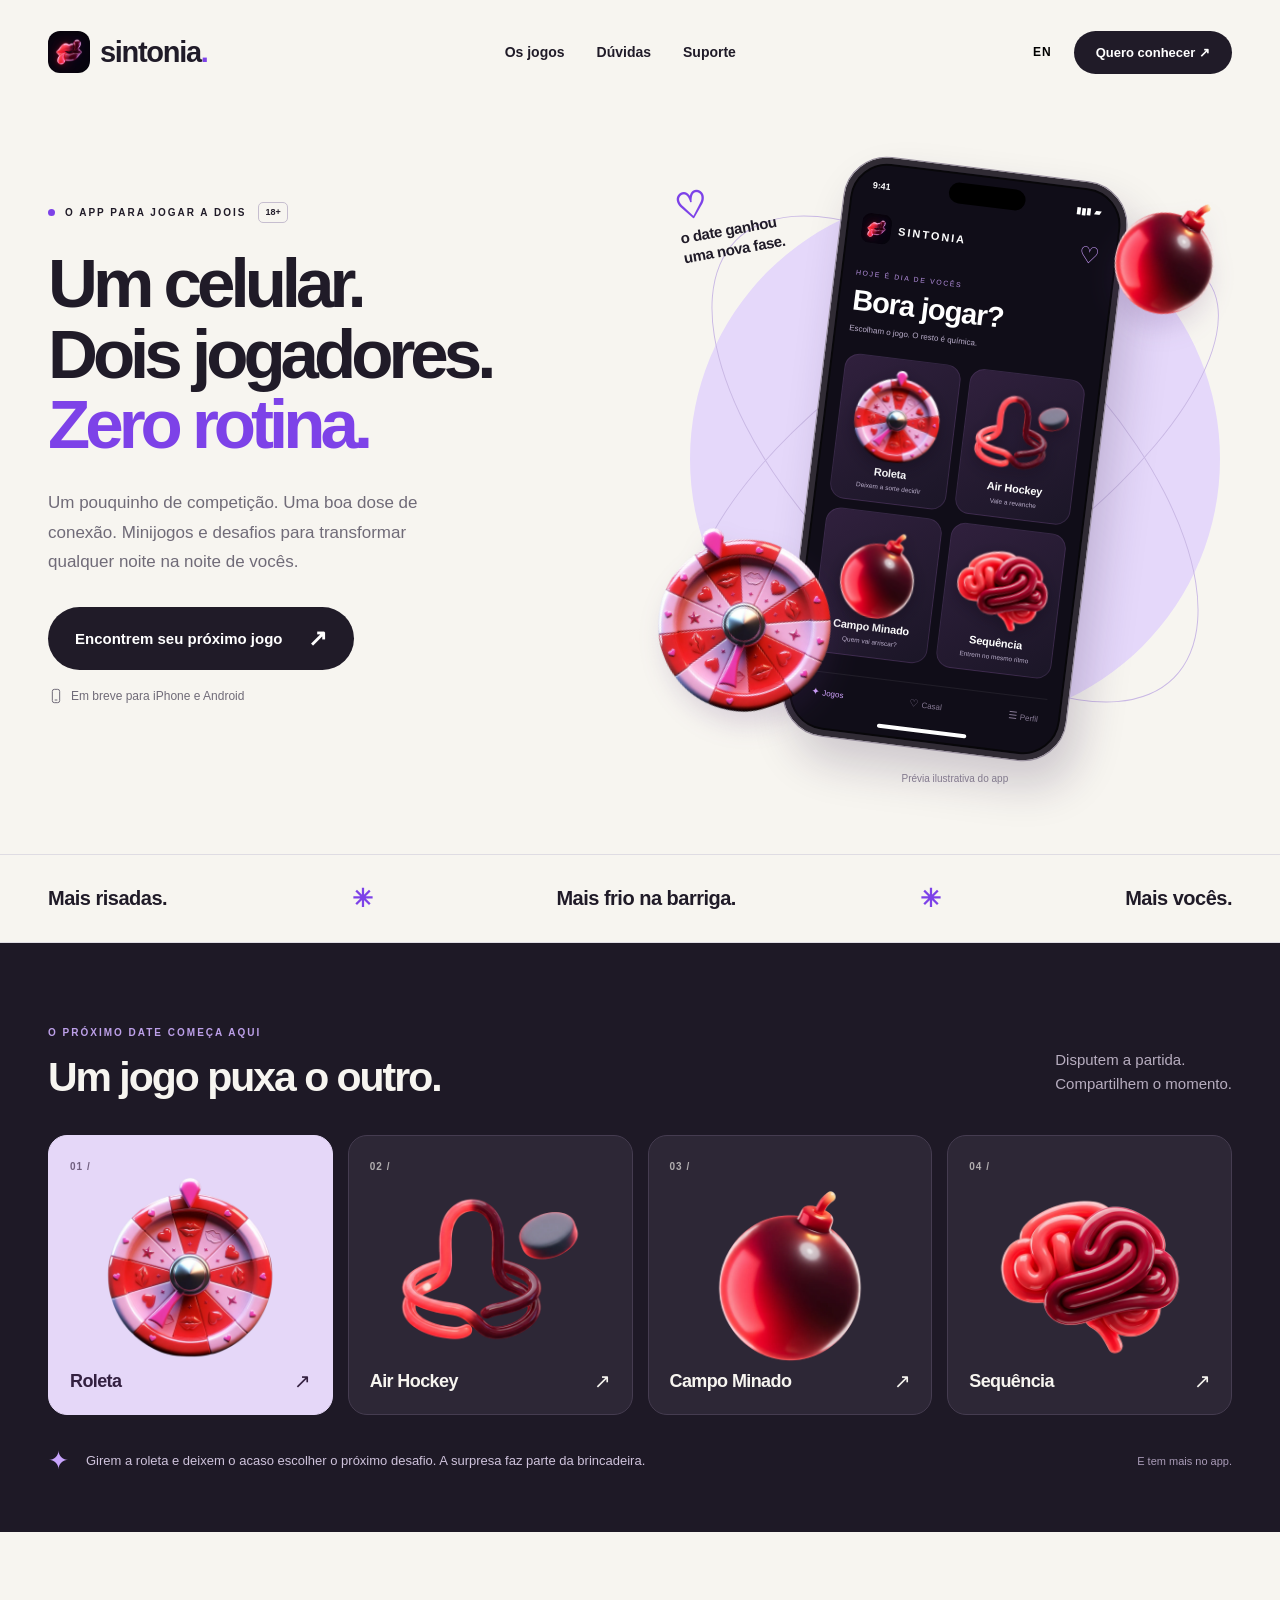
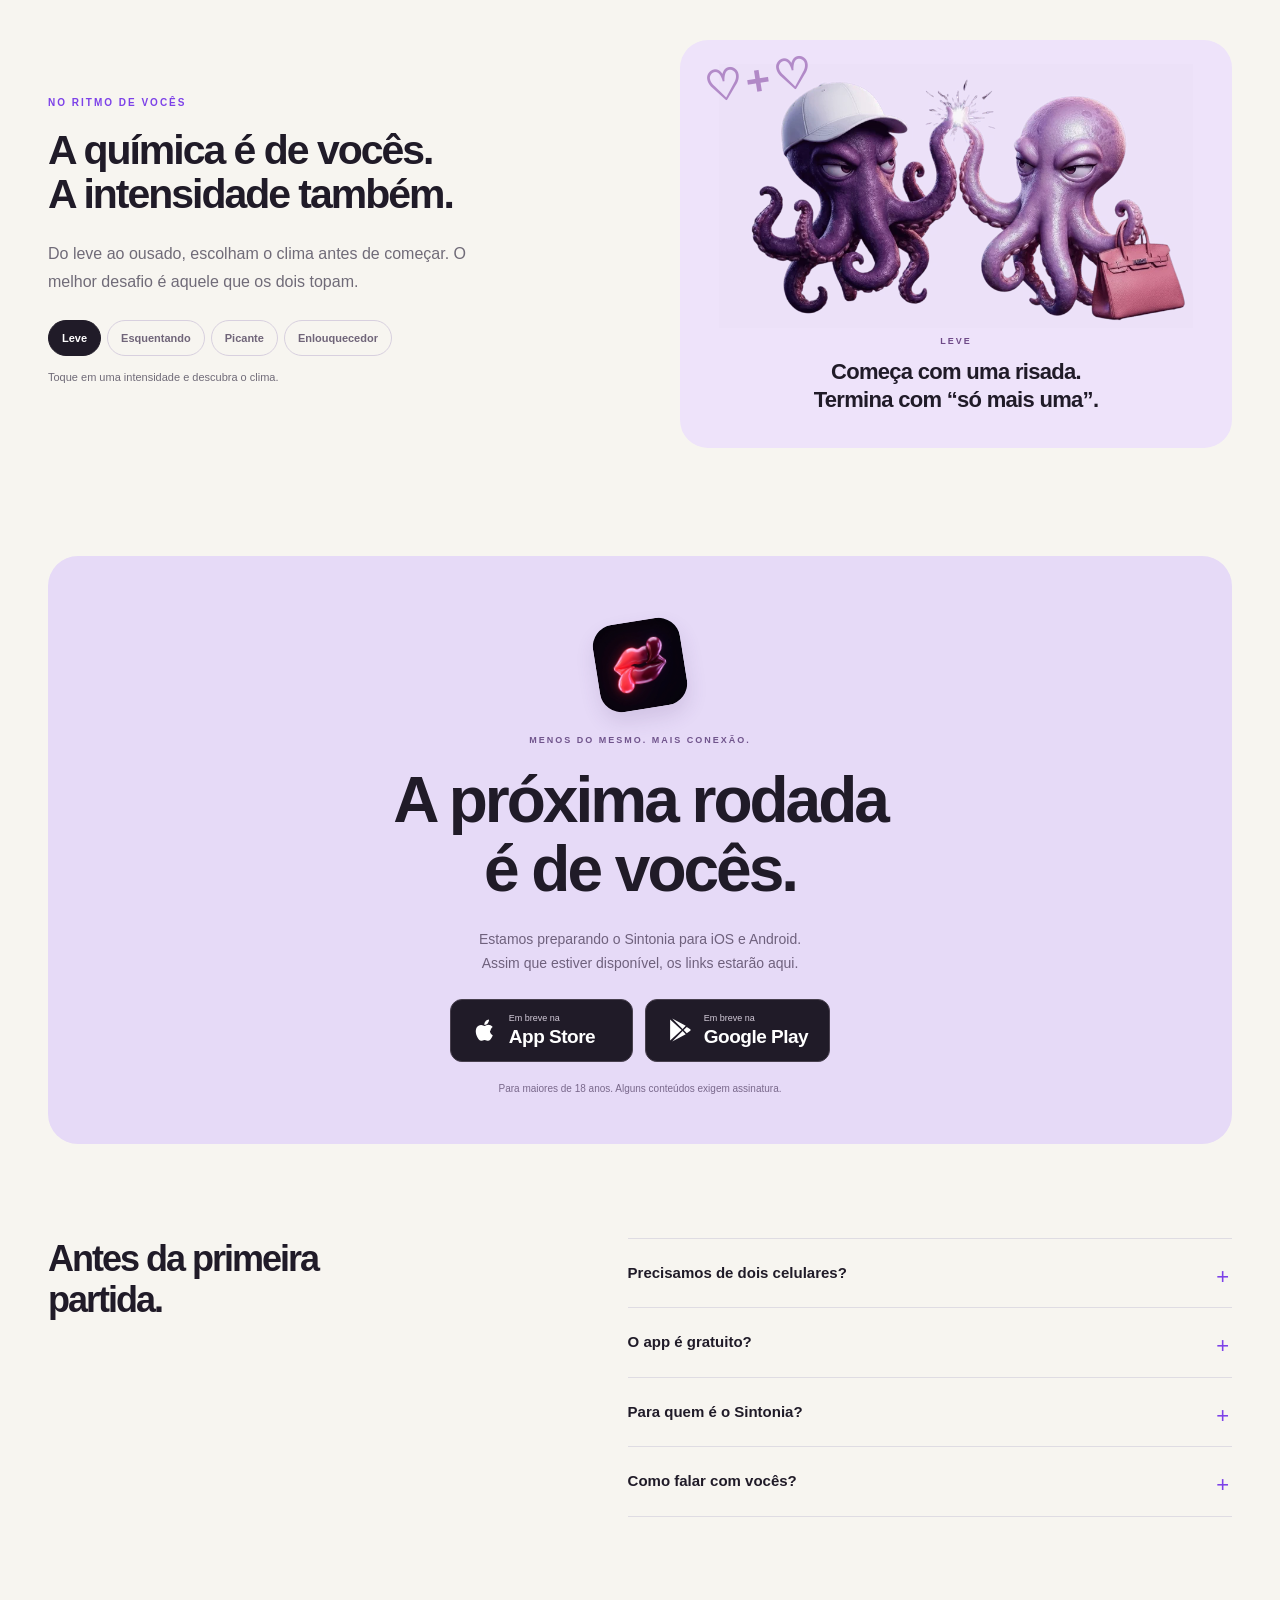
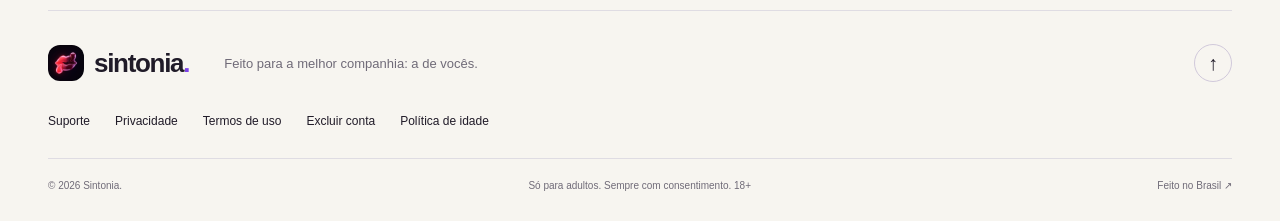
==== commit 8072f772: "Refaz pagina inicial com foco no app mobile e nos jogos" ====
--- a/index.html
+++ b/index.html
@@ -1,1134 +1,82 @@
-<!DOCTYPE html>
-<html lang="pt-BR" data-lang="pt">
+<!doctype html>
+<html lang="pt-BR">
 <head>
-<meta charset="UTF-8"/>
-<meta name="viewport" content="width=device-width, initial-scale=1.0"/>
-<title>Sintonia — Onde a Intimidade se Conecta</title>
-<meta name="description" content="Jogos, desafios e métricas que transformam a conexão do casal em uma aventura diária."/>
-<meta property="og:title" content="Sintonia — Onde a Intimidade se Conecta"/>
-<meta property="og:description" content="Jogos, desafios e métricas que transformam a conexão do casal."/>
-<link rel="canonical" href="https://www.sintonia.app.br/"/>
-<meta property="og:image" content="assets/kiss-logo.png"/>
-<link rel="icon" type="image/png" href="assets/favicon.png"/>
-<link rel="apple-touch-icon" href="assets/apple-touch-icon.png"/>
-<link rel="preconnect" href="https://fonts.googleapis.com"/>
-<link rel="preconnect" href="https://fonts.gstatic.com" crossorigin/>
-<link href="https://fonts.googleapis.com/css2?family=Montserrat:wght@400;500;600;700;800;900&display=swap" rel="stylesheet"/>
-<style>
-/* ── TOKENS ─────────────────────────────────────────── */
-:root{
-  --bg:#0A0010;
-  --bg2:#0D0012;
-  --bg-card:#16001F;
-  --primary:#A600FF;
-  --primary-glow:#C13BFF;
-  --primary-deep:#3D0066;
-  --primary-mid:#7A00CC;
-  --text:#F3E8FF;
-  --muted:#B79ACC;
-  --border:rgba(166,0,255,.28);
-  --font-s:'Montserrat',sans-serif;
-  --font-b:'Montserrat',sans-serif;
-}
-*,*::before,*::after{box-sizing:border-box;margin:0;padding:0}
-html{scroll-behavior:smooth}
-body{
-  background-color:var(--bg);
-  background-image:radial-gradient(ellipse 70% 45% at 50% 0%,rgba(120,0,200,.14) 0%,transparent 55%);
-  color:var(--text);
-  font-family:var(--font-b);
-  font-weight:500;
-  font-size:16px;
-  line-height:1.6;
-  overflow-x:hidden;
-}
-
-/* ── LANG ───────────────────────────────────────────── */
-[data-lang="pt"] .en{display:none}
-[data-lang="en"] .pt{display:none}
-
-/* ── SCROLL PROGRESS BAR ────────────────────────────── */
-#progress-bar{
-  position:fixed;top:0;left:0;height:2px;width:0%;
-  background:linear-gradient(90deg,var(--primary-deep),var(--primary-glow));
-  z-index:1000;transition:width .05s linear;
-  box-shadow:0 0 8px rgba(193,59,255,.6);
-}
-
-/* ── HELPERS ────────────────────────────────────────── */
-.container{max-width:1180px;margin:0 auto;padding:0 2.25rem}
-.eyebrow{font-family:var(--font-b);font-size:.625rem;font-weight:700;letter-spacing:.25em;text-transform:uppercase;color:var(--primary);display:block;margin-bottom:.875rem}
-.s-title{font-family:var(--font-s);font-size:clamp(2rem,4vw,3.25rem);font-weight:800;line-height:1.08;letter-spacing:-.01em;margin-bottom:1rem}
-.s-body{font-size:.9375rem;color:var(--muted);line-height:1.75;max-width:460px}
-
-/* ── REVEAL ANIMATIONS ──────────────────────────────── */
-.reveal{opacity:0;transform:translateY(28px);transition:opacity .7s ease,transform .7s ease}
-.reveal.on{opacity:1;transform:none}
-
-/* ── NAV ────────────────────────────────────────────── */
-nav{
-  position:fixed;top:0;left:0;right:0;z-index:200;
-  display:flex;align-items:center;justify-content:space-between;
-  padding:1.125rem 2.5rem;
-  background:rgba(9,0,14,.9);backdrop-filter:blur(18px);
-  border-bottom:1px solid rgba(166,0,255,.14);
-  transition:padding .3s ease;
-}
-nav.scrolled{padding:.75rem 2.5rem}
-.logo{display:flex;align-items:center;gap:.625rem;text-decoration:none;color:var(--text)}
-.logo-img{width:34px;height:34px;flex-shrink:0;filter:drop-shadow(0 0 6px rgba(166,0,255,.4));transition:filter .3s}
-.logo:hover .logo-img{filter:drop-shadow(0 0 12px rgba(193,59,255,.6))}
-.logo-text{font-family:var(--font-s);font-size:1.375rem;font-weight:800;letter-spacing:.05em}
-.nav-links{display:none;align-items:center;gap:1.75rem}
-.nav-links a{color:var(--text);text-decoration:none;font-size:.875rem;font-weight:700;opacity:.85;transition:opacity .2s,color .2s}
-.nav-links a:hover{opacity:1;color:var(--primary-glow)}
-@media(min-width:860px){.nav-links{display:flex}}
-.nav-r{display:flex;align-items:center;gap:1.25rem}
-.lang-toggle{display:flex;border:1px solid var(--border);border-radius:100px;overflow:hidden}
-.lang-btn{
-  padding:.3rem .75rem;background:transparent;color:var(--muted);
-  border:none;cursor:pointer;font-family:var(--font-b);
-  font-size:.6875rem;font-weight:700;letter-spacing:.08em;text-transform:uppercase;
-  transition:background .2s,color .2s;
-}
-.lang-btn.active{background:var(--primary);color:#fff}
-.nav-dl{
-  display:inline-flex;align-items:center;gap:.4rem;
-  padding:.5625rem 1.375rem;background:var(--primary);color:#fff;
-  font-family:var(--font-b);font-size:.8125rem;font-weight:800;
-  border-radius:100px;text-decoration:none;border:none;cursor:pointer;
-  box-shadow:0 0 18px rgba(166,0,255,.4);transition:box-shadow .25s,transform .2s;
-}
-.nav-dl:hover{box-shadow:0 0 32px rgba(193,59,255,.6);transform:translateY(-1px)}
-
-/* ── HERO ───────────────────────────────────────────── */
-.hero{
-  min-height:100vh;
-  display:flex;flex-direction:column;align-items:center;justify-content:center;
-  padding:8rem 2rem 5rem;text-align:center;
-  position:relative;overflow:hidden;
-}
-.hero::before{
-  content:'';position:absolute;top:20%;left:50%;transform:translateX(-50%);
-  width:700px;height:450px;
-  background:radial-gradient(ellipse,rgba(150,0,220,.14) 0%,transparent 65%);
-  pointer-events:none;
-}
-.hero-logo{
-  width:90px;height:90px;
-  margin:0 auto 1.5rem;
-  position:relative;z-index:1;
-  filter:drop-shadow(0 0 20px rgba(166,0,255,.45));
-  animation:logo-float 4s ease-in-out infinite;
-}
-@keyframes logo-float{
-  0%,100%{transform:translateY(0) rotate(-2deg)}
-  50%{transform:translateY(-10px) rotate(2deg)}
-}
-.hero-eye{
-  display:inline-flex;align-items:center;gap:.75rem;
-  font-family:var(--font-b);font-size:.625rem;font-weight:700;
-  letter-spacing:.25em;text-transform:uppercase;color:var(--primary);
-  margin-bottom:1.5rem;position:relative;z-index:1;
-}
-.hero-eye::before,.hero-eye::after{content:'';width:32px;height:1px}
-.hero-eye::before{background:linear-gradient(90deg,transparent,var(--primary))}
-.hero-eye::after{background:linear-gradient(90deg,var(--primary),transparent)}
-h1{
-  font-family:var(--font-s);
-  font-size:clamp(1.9rem,6vw,3.5rem);font-weight:800;
-  max-width:800px;margin:0 auto 1.25rem;
-  line-height:1.08;letter-spacing:-.025em;
-  position:relative;z-index:1;
-}
-.hero-purpose{
-  font-size:1.125rem;color:var(--text);font-weight:700;
-  max-width:560px;margin:0 auto 1.25rem;line-height:1.65;
-  position:relative;z-index:1;
-}
-.hero-sub{
-  font-size:1.0625rem;color:var(--muted);
-  max-width:500px;margin:0 auto 2.5rem;line-height:1.75;
-  position:relative;z-index:1;
-}
-.hero-btns{
-  display:flex;gap:1rem;justify-content:center;flex-wrap:wrap;
-  margin-bottom:3.5rem;position:relative;z-index:1;
-}
-
-/* Magnetic button wrapper */
-.magnetic{display:inline-block;position:relative}
-
-.btn-primary{
-  display:inline-flex;align-items:center;gap:.5rem;
-  padding:.9375rem 2.25rem;
-  background:linear-gradient(135deg,var(--primary-glow) 0%,var(--primary-mid) 100%);
-  color:#fff;font-family:var(--font-b);font-size:.9375rem;font-weight:800;
-  border-radius:100px;text-decoration:none;border:none;cursor:pointer;
-  box-shadow:0 4px 28px rgba(166,0,255,.45),0 0 0 1px rgba(193,59,255,.25);
-  transition:transform .2s,box-shadow .25s;
-  position:relative;overflow:hidden;
-}
-.btn-primary::after{
-  content:'';position:absolute;inset:0;border-radius:inherit;
-  background:linear-gradient(135deg,rgba(255,255,255,.15),transparent 60%);
-  opacity:0;transition:opacity .3s;
-}
-.btn-primary:hover::after{opacity:1}
-.btn-primary:hover{box-shadow:0 8px 40px rgba(193,59,255,.55),0 0 0 1px rgba(193,59,255,.45)}
-.btn-outline{
-  display:inline-flex;align-items:center;gap:.5rem;
-  padding:.9375rem 2.25rem;background:transparent;color:var(--text);
-  font-family:var(--font-b);font-size:.9375rem;font-weight:700;
-  border-radius:100px;text-decoration:none;border:1px solid rgba(166,0,255,.35);
-  transition:border-color .25s,background .25s;
-}
-.btn-outline:hover{border-color:var(--primary);background:rgba(166,0,255,.07)}
-
-/* ──────────────────────────────────────────────────────
-   MINES GAME
-────────────────────────────────────────────────────── */
-.mines-wrap{
-  position:relative;z-index:1;
-  background:var(--bg-card);
-  border:1.5px solid rgba(166,0,255,.3);
-  border-radius:24px;
-  padding:1.75rem 2rem 2rem;
-  max-width:580px;width:100%;
-  box-shadow:0 0 40px rgba(166,0,255,.1);
-}
-.mines-wrap::before{
-  content:'';position:absolute;top:0;left:0;right:0;height:1px;border-radius:24px 24px 0 0;
-  background:linear-gradient(90deg,transparent,rgba(200,100,255,.5),transparent);
-}
-.mines-top{display:flex;align-items:center;justify-content:space-between;margin-bottom:1.125rem;flex-wrap:wrap;gap:.75rem}
-.mines-badge{
-  display:inline-flex;align-items:center;gap:.375rem;
-  background:rgba(166,0,255,.15);border:1px solid rgba(166,0,255,.3);
-  border-radius:100px;padding:.25rem .75rem;
-  font-size:.5625rem;font-weight:700;letter-spacing:.14em;text-transform:uppercase;color:var(--primary);
-}
-.mines-badge::before{content:'';width:5px;height:5px;border-radius:50%;background:var(--primary);animation:blink-dot 1.5s ease-in-out infinite}
-@keyframes blink-dot{0%,100%{opacity:1}50%{opacity:.2}}
-.mines-title-text{font-family:var(--font-s);font-size:1.25rem;font-weight:800}
-.mines-hint{font-size:.75rem;color:var(--muted);text-align:center;margin-bottom:1.25rem;line-height:1.5}
-
-/* Players bar */
-.mines-players{
-  display:flex;align-items:center;justify-content:center;gap:1rem;
-  margin-bottom:1.25rem;
-}
-.mines-player{
-  display:flex;align-items:center;gap:.5rem;
-  padding:.5rem .875rem;border-radius:100px;
-  border:1.5px solid rgba(255,255,255,.07);
-  background:rgba(255,255,255,.03);
-  transition:all .3s ease;
-  flex:1;justify-content:center;max-width:180px;
-}
-.mines-player.active{
-  background:rgba(166,0,255,.12);
-  border-color:rgba(166,0,255,.45);
-  box-shadow:0 0 16px rgba(166,0,255,.2);
-}
-.p-icon{font-size:1.25rem;line-height:1}
-.p-info{text-align:left}
-.p-name{font-size:.75rem;font-weight:700;line-height:1.2}
-.p-bombs{font-size:.5625rem;color:var(--muted)}
-.mines-vs{
-  font-family:var(--font-s);font-size:.875rem;font-weight:700;
-  color:var(--muted);flex-shrink:0;
-}
-
-/* Grid */
-.mines-grid{
-  display:grid;grid-template-columns:repeat(5,1fr);gap:.4375rem;
-  margin-bottom:1.25rem;
-}
-.mine-cell{
-  aspect-ratio:1;border-radius:10px;
-  background:rgba(255,255,255,.04);
-  border:1px solid rgba(166,0,255,.2);
-  cursor:pointer;
-  display:flex;align-items:center;justify-content:center;
-  font-size:1.25rem;
-  transition:background .2s,border-color .2s,transform .15s,box-shadow .2s;
-  position:relative;overflow:hidden;
-  user-select:none;
-}
-.mine-cell::before{
-  content:'';position:absolute;inset:0;border-radius:inherit;
-  background:linear-gradient(135deg,rgba(255,255,255,.06),transparent);
-  opacity:0;transition:opacity .2s;
-}
-.mine-cell:hover:not(.revealed){
-  background:rgba(166,0,255,.1);
-  border-color:rgba(166,0,255,.5);
-  box-shadow:0 0 12px rgba(166,0,255,.25);
-  transform:scale(1.04);
-}
-.mine-cell:hover:not(.revealed)::before{opacity:1}
-.mine-cell.revealed{cursor:default;pointer-events:none}
-.mine-cell.safe{
-  background:rgba(22,5,30,.9);
-  border-color:rgba(190,100,255,.35);
-  animation:safe-reveal .35s cubic-bezier(.34,1.56,.64,1) forwards;
-}
-.mine-cell.bomb{
-  background:rgba(140,0,190,.25);
-  border-color:var(--primary);
-  animation:bomb-reveal .4s ease forwards;
-  box-shadow:0 0 20px rgba(166,0,255,.5);
-}
-@keyframes safe-reveal{
-  0%  {transform:scale(0.5) rotateY(90deg);opacity:0}
-  60% {transform:scale(1.08) rotateY(0deg);opacity:1}
-  100%{transform:scale(1) rotateY(0deg);opacity:1}
-}
-@keyframes bomb-reveal{
-  0%  {transform:scale(.5);opacity:0}
-  40% {transform:scale(1.3);opacity:1;box-shadow:0 0 30px rgba(193,59,255,.8)}
-  70% {transform:scale(.95)}
-  100%{transform:scale(1)}
-}
-
-/* Status bar */
-.mines-status{
-  display:flex;align-items:center;justify-content:space-between;
-  font-size:.6875rem;color:var(--muted);
-}
-.mines-bombs-left{display:flex;align-items:center;gap:.375rem}
-.mines-bomb-icons{letter-spacing:.1em;font-size:.875rem}
-.mines-reset{
-  background:transparent;border:1px solid rgba(166,0,255,.3);
-  border-radius:100px;padding:.3rem .875rem;
-  font-family:var(--font-b);font-size:.6875rem;font-weight:700;color:var(--muted);
-  cursor:pointer;transition:all .2s;
-}
-.mines-reset:hover{border-color:var(--primary);color:var(--text);background:rgba(166,0,255,.08)}
-
-/* Game over bar */
-.mines-gameover{
-  text-align:center;padding:.75rem;
-  background:rgba(166,0,255,.08);border:1px solid rgba(166,0,255,.2);
-  border-radius:10px;margin-top:.75rem;
-  font-family:var(--font-s);font-size:.9375rem;font-weight:700;
-  color:var(--text);display:none;
-}
-
-/* ──────────────────────────────────────────────────────
-   CHALLENGE MODAL
-────────────────────────────────────────────────────── */
-.challenge-overlay{
-  position:fixed;inset:0;z-index:9999;
-  background:rgba(9,0,14,.88);
-  backdrop-filter:blur(12px);
-  display:flex;align-items:center;justify-content:center;
-  padding:1.5rem;
-  opacity:0;pointer-events:none;transition:opacity .3s ease;
-}
-.challenge-overlay.open{opacity:1;pointer-events:all}
-.challenge-modal{
-  background:linear-gradient(160deg,#2A0040 0%,#0C0010 100%);
-  border:1.5px solid var(--primary);
-  border-radius:24px;padding:2.5rem 2rem;
-  max-width:420px;width:100%;text-align:center;
-  box-shadow:0 0 60px rgba(166,0,255,.3),inset 0 0 40px rgba(0,0,0,.5);
-  transform:scale(.9) translateY(20px);transition:transform .3s cubic-bezier(.34,1.56,.64,1);
-  position:relative;overflow:hidden;
-}
-.challenge-overlay.open .challenge-modal{transform:none}
-.challenge-modal::before{
-  content:'';position:absolute;top:0;left:0;right:0;height:1px;
-  background:linear-gradient(90deg,transparent,rgba(200,100,255,.6),transparent);
-}
-.ch-logo{width:70px;height:70px;margin:0 auto .875rem;filter:drop-shadow(0 0 14px rgba(166,0,255,.5))}
-.ch-who{
-  font-size:.625rem;font-weight:700;letter-spacing:.18em;text-transform:uppercase;
-  color:var(--muted);margin-bottom:1rem;
-}
-.ch-who span{color:var(--primary-glow)}
-.ch-label{
-  font-size:.5625rem;font-weight:700;letter-spacing:.2em;text-transform:uppercase;
-  color:var(--primary-glow);margin-bottom:.875rem;
-}
-.ch-text{
-  font-family:var(--font-s);font-size:1.5rem;font-weight:700;
-  color:var(--text);line-height:1.35;margin-bottom:1.75rem;
-}
-.ch-accept{
-  display:inline-flex;align-items:center;gap:.5rem;
-  padding:.875rem 2rem;
-  background:linear-gradient(135deg,var(--primary-glow),var(--primary-mid));
-  color:#fff;font-family:var(--font-b);font-size:.9375rem;font-weight:800;
-  border-radius:100px;border:none;cursor:pointer;
-  box-shadow:0 4px 24px rgba(166,0,255,.4);
-  transition:transform .2s,box-shadow .2s;width:100%;justify-content:center;
-}
-.ch-accept:hover{transform:translateY(-2px);box-shadow:0 8px 36px rgba(193,59,255,.5)}
-
-/* ── TICKER ─────────────────────────────────────────── */
-.ticker{overflow:hidden;background:var(--primary);padding:.625rem 0}
-.ticker-track{display:flex;gap:3rem;white-space:nowrap;animation:tick 28s linear infinite}
-.ticker-item{
-  font-family:var(--font-b);font-size:.625rem;font-weight:700;
-  letter-spacing:.14em;text-transform:uppercase;color:#fff;
-  display:flex;align-items:center;gap:.875rem;opacity:.9;
-}
-.ticker-sep{opacity:.4}
-@keyframes tick{from{transform:translateX(0)}to{transform:translateX(-50%)}}
-
-/* ── FEATURES ───────────────────────────────────────── */
-.features{padding:7rem 2rem;background:var(--bg2)}
-.features .container{text-align:center}
-.features-header{margin-bottom:3.5rem}
-.features-header .s-body{margin:0 auto}
-.feat-grid{display:grid;grid-template-columns:repeat(2,1fr);gap:1.125rem;max-width:880px;margin:0 auto}
-.feat-card{
-  background:var(--bg-card);
-  border:1px solid rgba(166,0,255,.22);border-radius:18px;
-  padding:2rem 1.875rem;position:relative;
-  transition:border-color .3s,transform .25s;text-align:left;
-}
-.feat-card:hover{
-  transform:translateY(-4px);
-  border-color:rgba(166,0,255,.55);
-}
-.feat-icon{
-  width:52px;height:52px;border-radius:50%;
-  display:flex;align-items:center;justify-content:center;
-  background:rgba(166,0,255,.12);border:1px solid rgba(166,0,255,.3);
-  font-size:1.5rem;margin-bottom:1.125rem;
-}
-.feat-name{font-family:var(--font-s);font-size:1.375rem;font-weight:800;margin-bottom:.625rem;color:var(--text)}
-.feat-desc{font-size:.875rem;color:var(--muted);line-height:1.7}
-
-/* ── HOW IT WORKS ───────────────────────────────────── */
-.how{padding:7rem 2rem}
-.how-header{text-align:center;margin-bottom:3.75rem}
-.how-header .s-body{margin:0 auto}
-.how-steps{display:grid;grid-template-columns:repeat(4,1fr);gap:1.25rem;max-width:920px;margin:0 auto;position:relative}
-.how-steps::before{
-  content:'';position:absolute;top:2.25rem;left:12%;right:12%;height:1px;
-  background:linear-gradient(90deg,transparent,rgba(166,0,255,.3) 30%,rgba(166,0,255,.3) 70%,transparent);
-}
-.how-step{text-align:center;padding:.5rem}
-.how-num{
-  width:4rem;height:4rem;border-radius:50%;
-  border:1.5px solid var(--primary);
-  display:flex;align-items:center;justify-content:center;
-  margin:0 auto 1.25rem;
-  background:rgba(166,0,255,.08);
-  box-shadow:0 0 18px rgba(166,0,255,.2);
-  font-family:var(--font-s);font-size:1.5rem;font-weight:800;color:var(--primary);
-  position:relative;z-index:1;transition:box-shadow .3s,background .3s;
-}
-.how-step:hover .how-num{background:rgba(166,0,255,.18);box-shadow:0 0 28px rgba(166,0,255,.4)}
-.how-step-title{font-family:var(--font-s);font-size:1.0625rem;font-weight:700;margin-bottom:.5rem;transition:color .3s}
-.how-step:hover .how-step-title{color:var(--primary)}
-.how-step-desc{font-size:.8125rem;color:var(--muted);line-height:1.65}
-
-/* ── DOWNLOAD ───────────────────────────────────────── */
-.download{padding:8rem 2rem;text-align:center;position:relative;overflow:hidden}
-.dl-logo{width:80px;height:80px;margin:0 auto 1.5rem;filter:drop-shadow(0 0 18px rgba(166,0,255,.5));animation:logo-float 4s 1s ease-in-out infinite;position:relative;z-index:1}
-.dl-title{font-family:var(--font-s);font-size:clamp(2.5rem,6vw,5rem);font-weight:800;line-height:1.03;letter-spacing:-.025em;margin-bottom:1.125rem;position:relative;z-index:1}
-.dl-title em{font-style:normal;font-weight:900;color:var(--primary-glow)}
-.dl-sub{color:var(--muted);font-size:1rem;margin-bottom:2.75rem;position:relative;z-index:1}
-.dl-btns{display:flex;gap:1rem;justify-content:center;flex-wrap:wrap;position:relative;z-index:1}
-.dl-btn{
-  display:inline-flex;align-items:center;gap:.75rem;
-  padding:1rem 1.875rem;background:#12001A;
-  border:1.5px solid var(--primary);border-radius:16px;text-decoration:none;color:var(--text);
-  box-shadow:0 0 22px rgba(166,0,255,.2);transition:box-shadow .3s,transform .2s;
-}
-.dl-btn:hover{box-shadow:0 0 40px rgba(193,59,255,.35);transform:translateY(-2px)}
-.dl-sup{font-size:.5625rem;color:var(--muted);letter-spacing:.06em;display:block}
-.dl-name{font-family:var(--font-s);font-size:1rem;font-weight:800;display:block}
-
-/* ── FAQ ────────────────────────────────────────────── */
-.faq{padding:7rem 2rem;background:var(--bg2)}
-.faq-inner{max-width:720px;margin:0 auto}
-.faq-header{text-align:center;margin-bottom:3rem}
-.faq-header .s-body{margin:0 auto}
-details{border-bottom:1px solid rgba(166,0,255,.14)}
-details:first-of-type{border-top:1px solid rgba(166,0,255,.14)}
-summary{
-  display:flex;align-items:center;justify-content:space-between;
-  padding:1.375rem 0;cursor:pointer;list-style:none;
-  font-family:var(--font-s);font-size:1.0625rem;font-weight:700;
-  color:var(--text);transition:color .2s;gap:1rem;
-}
-summary::-webkit-details-marker{display:none}
-summary:hover{color:var(--primary)}
-.faq-plus{
-  width:22px;height:22px;flex-shrink:0;border-radius:50%;
-  border:1px solid rgba(166,0,255,.4);
-  display:flex;align-items:center;justify-content:center;
-  color:var(--primary);font-size:1.125rem;line-height:1;
-  transition:transform .25s,background .25s;
-}
-details[open] .faq-plus{transform:rotate(45deg);background:rgba(166,0,255,.12)}
-.faq-body{font-size:.9375rem;color:var(--muted);line-height:1.75;padding-bottom:1.375rem}
-
-/* ── FOOTER ─────────────────────────────────────────── */
-footer{border-top:1px solid rgba(166,0,255,.12);padding:3.5rem 2.25rem 2rem}
-.foot-top{display:grid;grid-template-columns:2fr 1fr 1fr;gap:3rem;max-width:1180px;margin:0 auto 2.5rem}
-.foot-logo-img{width:40px;height:40px;margin-bottom:.625rem;filter:drop-shadow(0 0 6px rgba(166,0,255,.3))}
-.foot-tagline{font-size:.875rem;color:var(--muted);line-height:1.65;max-width:260px;margin:.875rem 0 1.25rem}
-.social-row{display:flex;gap:.625rem}
-.soc{width:34px;height:34px;border-radius:50%;border:1px solid rgba(166,0,255,.22);display:flex;align-items:center;justify-content:center;text-decoration:none;color:var(--muted);font-size:.75rem;transition:border-color .2s,color .2s}
-.soc:hover{border-color:var(--primary);color:var(--primary)}
-.foot-col-title{font-size:.625rem;font-weight:700;letter-spacing:.18em;text-transform:uppercase;color:var(--muted);margin-bottom:1.125rem}
-.foot-links{list-style:none;display:flex;flex-direction:column;gap:.625rem}
-.foot-links a{font-size:.875rem;color:rgba(230,210,255,.5);text-decoration:none;transition:color .2s}
-.foot-links a:hover{color:var(--text)}
-.foot-legal{max-width:1180px;margin:0 auto;border-top:1px solid rgba(255,255,255,.045);padding-top:1.875rem}
-.legal-block{background:rgba(166,0,255,.04);border:1px solid rgba(166,0,255,.1);border-radius:12px;padding:1.25rem 1.5rem;margin-bottom:.875rem}
-.legal-title{font-size:.625rem;font-weight:700;letter-spacing:.18em;text-transform:uppercase;color:var(--primary);margin-bottom:.5rem}
-.legal-text{font-size:.75rem;color:var(--muted);line-height:1.7}
-.foot-copy{margin-top:1.5rem;font-size:.6875rem;color:rgba(183,154,204,.55);letter-spacing:.06em;text-align:center}
-.age-warning{
-  display:flex;align-items:center;justify-content:center;gap:.5rem;
-  width:fit-content;margin:1.75rem auto 0;padding:.625rem 1.375rem;
-  background:rgba(166,0,255,.08);border:1px solid rgba(166,0,255,.35);
-  border-radius:100px;
-  font-family:var(--font-b);font-size:.75rem;font-weight:800;
-  letter-spacing:.08em;text-transform:uppercase;color:var(--primary-glow);
-}
-
-/* ── RESPONSIVE ─────────────────────────────────────── */
-@media(max-width:900px){
-  nav{padding:1rem 1.25rem}
-  .feat-grid{grid-template-columns:1fr;max-width:480px}
-  .how-steps{grid-template-columns:1fr 1fr}
-  .how-steps::before{display:none}
-  .foot-top{grid-template-columns:1fr 1fr;gap:2rem}
-  .mines-grid{grid-template-columns:repeat(5,1fr)}
-}
-@media(max-width:560px){
-  .hero-btns{flex-direction:column;align-items:center}
-  .how-steps{grid-template-columns:1fr}
-  .foot-top{grid-template-columns:1fr}
-  .dl-btns{flex-direction:column;align-items:center}
-  .mines-wrap{padding:1.25rem 1.25rem 1.5rem}
-}
-@media(prefers-reduced-motion:reduce){
-  .reveal{opacity:1!important;transform:none!important}
-  .hero-logo,.dl-logo{animation:none}
-}
-
-:focus-visible{outline:3px solid #e0adff;outline-offset:4px}
-.email-card a{overflow-wrap:anywhere}
-@media(max-width:380px){nav{padding:.75rem}.logo-text{font-size:1rem}.nav-r{gap:.5rem}}
-.dl-status{padding:1rem 1.5rem;color:var(--muted);border:1px solid var(--border);border-radius:16px;margin:0}
-</style>
+  <meta charset="utf-8">
+  <meta name="viewport" content="width=device-width, initial-scale=1">
+  <meta name="theme-color" content="#f7f5f0">
+  <title>Sintonia — Um celular. Dois jogadores. Zero rotina.</title>
+  <meta name="description" content="Minijogos e desafios para jogar a dois. Conheça o Sintonia, o app para casais maiores de 18 anos. Em breve no iOS e Android.">
+  <link rel="canonical" href="https://www.sintonia.app.br/">
+  <meta property="og:type" content="website">
+  <meta property="og:title" content="Sintonia — A próxima rodada é de vocês.">
+  <meta property="og:description" content="Um celular. Dois jogadores. Zero rotina. Conheça o app de minijogos e desafios para casais.">
+  <meta property="og:url" content="https://www.sintonia.app.br/">
+  <meta property="og:image" content="https://www.sintonia.app.br/assets/app-icon.webp">
+  <link rel="icon" href="assets/favicon.png">
+  <link rel="apple-touch-icon" href="assets/apple-touch-icon.png">
+  <link rel="stylesheet" href="assets/home.css">
+  <script src="assets/home.js" defer></script>
 </head>
 <body>
-
-<!-- Progress bar -->
-<div id="progress-bar"></div>
-
-<!-- Challenge Modal -->
-<div class="challenge-overlay" id="challengeOverlay" role="dialog" aria-modal="true">
-  <div class="challenge-modal">
-    <img class="ch-logo" src="assets/kiss-logo.png" alt="Sintonia"/>
-    <div class="ch-who">
-      <span id="chPlayer">Jogador 1</span>
-      <span class="pt"> encontrou uma bomba!</span>
-      <span class="en"> found a bomb!</span>
-    </div>
-    <div class="ch-label pt">Seu Desafio:</div>
-    <div class="ch-label en">Your Challenge:</div>
-    <div class="ch-text" id="chText">—</div>
-    <button class="ch-accept" onclick="closeChallenge()">
-      <span class="pt">✓ Desafio Aceito!</span>
-      <span class="en">✓ Challenge Accepted!</span>
-    </button>
-  </div>
-</div>
-
-
-<!-- ─── NAV ─────────────────────────────────────────── -->
-<nav id="mainNav">
-  <a href="#hero" class="logo">
-    <img src="assets/kiss-logo.png" class="logo-img" alt="Sintonia logo"/>
-    <span class="logo-text">SINTONIA</span>
-  </a>
-  <div class="nav-links">
-    <a href="#features"><span class="pt">Recursos</span><span class="en">Features</span></a>
-    <a href="#faq"><span class="pt">Dúvidas</span><span class="en">FAQ</span></a>
-    <a href="suporte.html"><span class="pt">Suporte</span><span class="en">Support</span></a>
-  </div>
-  <div class="nav-r">
-    <div class="lang-toggle" role="group" aria-label="Idioma">
-      <button class="lang-btn active" data-lang="pt" aria-pressed="true" onclick="setLang('pt')">PT</button>
-      <button class="lang-btn"        data-lang="en" aria-pressed="false" onclick="setLang('en')">EN</button>
-    </div>
-    <a href="#download" class="nav-dl">
-      <span class="pt">Lançamento</span>
-      <span class="en">Launch status</span>
-    </a>
-  </div>
-</nav>
-
-
-<!-- ─── HERO ─────────────────────────────────────────── -->
-<section class="hero" id="hero">
-  <img src="assets/kiss-logo.png" class="hero-logo" alt=""/>
-
-  <div class="hero-eye">
-    <span class="pt">Para casais que querem se redescobrir</span>
-    <span class="en">For couples who want to rediscover each other</span>
-  </div>
-
-  <h1>Sintonia: Spicy Minigames</h1>
-
-  <p class="hero-purpose">
-    <span class="pt">Sintonia é uma coleção de minigames, desafios e interações criada especificamente para casais fortalecerem o relacionamento e fugirem da rotina.</span>
-    <span class="en">Sintonia is a collection of minigames, challenges, and interactions designed specifically for couples to strengthen their relationship and break the routine.</span>
-  </p>
-
-  <p class="hero-sub">
-    <span class="pt">Jogos, desafios e métricas que transformam a conexão do casal em uma aventura diária.</span>
-    <span class="en">Games, challenges and metrics that turn your couple connection into a daily adventure.</span>
-  </p>
-
-  <div class="hero-btns">
-    <div class="magnetic">
-      <a href="#download" class="btn-primary">
-        <svg width="15" height="15" viewBox="0 0 24 24" fill="currentColor"><path d="M12 16.5 5.5 10l1.4-1.4 4.1 4.1V3h2v9.7l4.1-4.1L18.5 10 12 16.5zM5 19v-2h14v2H5z"/></svg>
-        <span class="pt">Ver disponibilidade</span>
-        <span class="en">Check availability</span>
-      </a>
-    </div>
-    <a href="#features" class="btn-outline">
-      <span class="pt">Ver Recursos →</span>
-      <span class="en">See Features →</span>
-    </a>
-  </div>
-
-  <!-- ── MINES GAME ── -->
-  <div class="mines-wrap" id="minesGame">
-    <div class="mines-top">
-      <div class="mines-badge">
-        <span class="pt">Demo interativa</span>
-        <span class="en">Interactive demo</span>
+  <a class="skip" href="#main" data-i18n="skip">Pular para o conteúdo</a>
+  <header class="header wrap">
+    <a class="brand" href="/" aria-label="Sintonia — início"><img src="assets/app-icon.webp" width="42" height="42" alt=""><span>sintonia<span class="brand-dot">.</span></span></a>
+    <nav aria-label="Principal"><a href="#jogos" data-i18n="navGames">Os jogos</a><a href="#duvidas" data-i18n="navFaq">Dúvidas</a><a href="/suporte" data-i18n="support">Suporte</a></nav>
+    <div class="header-actions"><button class="language" type="button" aria-label="Switch to English">EN</button><a class="button button-small" href="#download" data-i18n="navApp">Quero conhecer ↗</a></div>
+  </header>
+  <main id="main">
+    <section class="hero wrap" aria-labelledby="hero-title">
+      <div class="hero-copy">
+        <p class="eyebrow"><span class="status-dot"></span><span data-i18n="eyebrow">O APP PARA JOGAR A DOIS</span><span class="age">18+</span></p>
+        <h1 id="hero-title"><span data-i18n="hero1">Um celular.</span><span data-i18n="hero2">Dois jogadores.</span><span class="purple" data-i18n="hero3">Zero rotina.</span></h1>
+        <p class="hero-description" data-i18n="heroDescription">Um pouquinho de competição. Uma boa dose de conexão. Minijogos e desafios para transformar qualquer noite na noite de vocês.</p>
+        <a href="#jogos" class="button hero-button"><span data-i18n="heroCta">Encontrem seu próximo jogo</span><span aria-hidden="true">↗</span></a>
+        <p class="availability"><svg aria-hidden="true" viewBox="0 0 24 24"><rect x="6.5" y="2" width="11" height="20" rx="3"/><path d="M10 18h4"/></svg><span data-i18n="coming">Em breve para iPhone e Android</span></p>
       </div>
-      <div class="mines-title-text">
-        <span class="pt">Mines do Casal</span>
-        <span class="en">Couple Mines</span>
+      <div class="hero-art">
+        <div class="orbit orbit-one" aria-hidden="true"></div><div class="orbit orbit-two" aria-hidden="true"></div>
+        <img class="floating floating-roulette" src="assets/game-roulette.webp" alt="" width="230" height="230" fetchpriority="high">
+        <img class="floating floating-mines" src="assets/game-mines.webp" alt="" width="160" height="160">
+        <div class="art-note" aria-hidden="true"><span>♡</span><span data-i18n="artNote">o date ganhou<br>uma nova fase.</span></div>
+        <div class="phone" aria-label="Prévia ilustrativa do app Sintonia">
+          <div class="phone-camera" aria-hidden="true"></div>
+          <div class="phone-status" aria-hidden="true"><span>9:41</span><span>▮▮▮ ▰</span></div>
+          <div class="phone-content">
+            <div class="phone-brand"><img src="assets/app-icon.webp" width="30" height="30" alt=""><strong>SINTONIA</strong><span>♡</span></div>
+            <p class="phone-kicker" data-i18n="phoneKicker">HOJE É DIA DE VOCÊS</p><p class="phone-title" data-i18n="phoneTitle">Bora jogar?</p>
+            <p class="phone-subtitle" data-i18n="phoneSubtitle">Escolham o jogo. O resto é química.</p>
+            <div class="phone-games" aria-hidden="true">
+              <div class="phone-game"><img src="assets/game-roulette.webp" width="130" height="130" alt=""><strong data-i18n="roulette">Roleta</strong><span data-i18n="phoneRoulette">Deixem a sorte decidir</span></div>
+              <div class="phone-game"><img src="assets/game-hockey.webp" width="130" height="130" alt=""><strong>Air Hockey</strong><span data-i18n="phoneHockey">Vale a revanche</span></div>
+              <div class="phone-game"><img src="assets/game-mines.webp" width="130" height="130" alt=""><strong data-i18n="mines">Campo Minado</strong><span data-i18n="phoneMines">Quem vai arriscar?</span></div>
+              <div class="phone-game"><img src="assets/game-sequence.webp" width="130" height="130" alt=""><strong data-i18n="sequence">Sequência</strong><span data-i18n="phoneSequence">Entrem no mesmo ritmo</span></div>
+            </div>
+            <div class="phone-nav" aria-hidden="true"><span class="active">✦ <span data-i18n="gamesLabel">Jogos</span></span><span>♡ <span data-i18n="coupleLabel">Casal</span></span><span>☰ <span data-i18n="profileLabel">Perfil</span></span></div>
+          </div><div class="phone-home" aria-hidden="true"></div>
+        </div>
+        <p class="art-caption" data-i18n="illustration">Prévia ilustrativa do app</p>
       </div>
-    </div>
-
-    <p class="mines-hint">
-      <span class="pt">Clique alternadamente para revelar · Quem encontrar a 💣 faz o desafio</span>
-      <span class="en">Take turns clicking to reveal · Who finds the 💣 does the challenge</span>
-    </p>
-
-    <div class="mines-players">
-      <div class="mines-player active" id="p1">
-        <span class="p-icon">💗</span>
-        <div class="p-info">
-          <div class="p-name pt">Você</div>
-          <div class="p-name en">You</div>
-          <div class="p-bombs" id="p1-bombs">0 💣</div>
+    </section>
+    <div class="intro-strip"><div class="wrap"><span data-i18n="strip1">Mais risadas.</span><span aria-hidden="true">✳</span><span data-i18n="strip2">Mais frio na barriga.</span><span aria-hidden="true">✳</span><span data-i18n="strip3">Mais vocês.</span></div></div>
+    <section class="games-section" id="jogos" aria-labelledby="games-title">
+      <div class="wrap">
+        <div class="section-heading"><div><p class="eyebrow" data-i18n="gamesEyebrow">O PRÓXIMO DATE COMEÇA AQUI</p><h2 id="games-title" data-i18n="gamesTitle">Um jogo puxa o outro.</h2></div><p data-i18n="gamesDescription">Disputem a partida.<br>Compartilhem o momento.</p></div>
+        <div class="game-tabs" role="tablist" aria-label="Conheça os jogos">
+          <button class="game-card selected" type="button" role="tab" aria-selected="true" aria-controls="game-description" id="tab-roulette" data-game="roulette"><span class="card-number">01 /</span><img src="assets/game-roulette.webp" width="260" height="260" alt="" loading="lazy"><span class="card-title"><span data-i18n="roulette">Roleta</span><span class="card-arrow" aria-hidden="true">↗</span></span></button>
+          <button class="game-card" type="button" role="tab" aria-selected="false" aria-controls="game-description" id="tab-hockey" data-game="hockey" tabindex="-1"><span class="card-number">02 /</span><img src="assets/game-hockey.webp" width="260" height="260" alt="" loading="lazy"><span class="card-title">Air Hockey<span class="card-arrow" aria-hidden="true">↗</span></span></button>
+          <button class="game-card" type="button" role="tab" aria-selected="false" aria-controls="game-description" id="tab-mines" data-game="mines" tabindex="-1"><span class="card-number">03 /</span><img src="assets/game-mines.webp" width="260" height="260" alt="" loading="lazy"><span class="card-title"><span data-i18n="mines">Campo Minado</span><span class="card-arrow" aria-hidden="true">↗</span></span></button>
+          <button class="game-card" type="button" role="tab" aria-selected="false" aria-controls="game-description" id="tab-sequence" data-game="sequence" tabindex="-1"><span class="card-number">04 /</span><img src="assets/game-sequence.webp" width="260" height="260" alt="" loading="lazy"><span class="card-title"><span data-i18n="sequence">Sequência</span><span class="card-arrow" aria-hidden="true">↗</span></span></button>
         </div>
+        <div class="game-description" id="game-description" role="tabpanel" aria-labelledby="tab-roulette" tabindex="0"><span class="small-spark" aria-hidden="true">✦</span><p id="game-copy">Girem a roleta e deixem o acaso escolher o próximo desafio. A surpresa faz parte da brincadeira.</p><span class="more-games" data-i18n="moreGames">E tem mais no app.</span></div>
       </div>
-      <div class="mines-vs">vs</div>
-      <div class="mines-player" id="p2">
-        <span class="p-icon">💜</span>
-        <div class="p-info">
-          <div class="p-name pt">Parceiro/a</div>
-          <div class="p-name en">Partner</div>
-          <div class="p-bombs" id="p2-bombs">0 💣</div>
-        </div>
-      </div>
-    </div>
-
-    <div class="mines-grid" id="minesGrid"></div>
-
-    <div class="mines-status">
-      <div class="mines-bombs-left">
-        <span class="pt">Bombas restantes:</span>
-        <span class="en">Bombs left:</span>
-        <span class="mines-bomb-icons" id="bombIcons">💣💣💣💣💣</span>
-      </div>
-      <button class="mines-reset" onclick="initMines()">
-        <span class="pt">🔄 Novo Jogo</span>
-        <span class="en">🔄 New Game</span>
-      </button>
-    </div>
-
-    <div class="mines-gameover" id="minesGameover"></div>
-  </div>
-</section>
-
-
-<!-- ─── TICKER ────────────────────────────────────────── -->
-<div class="ticker" aria-hidden="true">
-  <div class="ticker-track">
-    <span class="ticker-item pt">Mines do Casal <span class="ticker-sep">◆</span></span>
-    <span class="ticker-item en">Couple Mines <span class="ticker-sep">◆</span></span>
-    <span class="ticker-item pt">Roleta da Sintonia <span class="ticker-sep">◆</span></span>
-    <span class="ticker-item en">Sintonia Roulette <span class="ticker-sep">◆</span></span>
-    <span class="ticker-item">Air Hockey <span class="ticker-sep">◆</span></span>
-    <span class="ticker-item pt">Score de Sintonia <span class="ticker-sep">◆</span></span>
-    <span class="ticker-item en">Sintonia Score <span class="ticker-sep">◆</span></span>
-    <span class="ticker-item pt">Jogos para dois <span class="ticker-sep">◆</span></span>
-    <span class="ticker-item en">Games for two <span class="ticker-sep">◆</span></span>
-    <span class="ticker-item pt">Mines do Casal <span class="ticker-sep">◆</span></span>
-    <span class="ticker-item en">Couple Mines <span class="ticker-sep">◆</span></span>
-    <span class="ticker-item pt">Roleta da Sintonia <span class="ticker-sep">◆</span></span>
-    <span class="ticker-item en">Sintonia Roulette <span class="ticker-sep">◆</span></span>
-    <span class="ticker-item">Air Hockey <span class="ticker-sep">◆</span></span>
-    <span class="ticker-item pt">Score de Sintonia <span class="ticker-sep">◆</span></span>
-    <span class="ticker-item en">Sintonia Score <span class="ticker-sep">◆</span></span>
-    <span class="ticker-item pt">Jogos para dois <span class="ticker-sep">◆</span></span>
-    <span class="ticker-item en">Games for two <span class="ticker-sep">◆</span></span>
-  </div>
-</div>
-
-
-<!-- ─── FEATURES ─────────────────────────────────────── -->
-<section class="features" id="features">
-  <div class="container">
-    <div class="features-header reveal">
-      <span class="eyebrow pt">Recursos</span>
-      <span class="eyebrow en">Features</span>
-      <h2 class="s-title">
-        <span class="pt">Quatro formas de se<br>redescobrir juntos</span>
-        <span class="en">Four ways to<br>rediscover each other</span>
-      </h2>
-      <p class="s-body pt">Cada modo foi desenhado para um momento diferente — da tensão ao riso, do desafio à conexão profunda.</p>
-      <p class="s-body en">Each mode is designed for a different moment — from tension to laughter, from challenge to deep connection.</p>
-    </div>
-    <div class="feat-grid">
-      <div class="feat-card">
-        <div class="feat-icon">💣</div>
-        <div class="feat-name pt">Mines do Casal</div>
-        <div class="feat-name en">Couple Mines</div>
-        <p class="feat-desc pt">Revelem células alternadamente. Quem encontrar a bomba enfrenta um desafio. Tensão, riso e surpresa a cada rodada.</p>
-        <p class="feat-desc en">Reveal cells one by one. Whoever finds the bomb faces a challenge. Tension, laughter and surprise every round.</p>
-      </div>
-      <div class="feat-card">
-        <div class="feat-icon">🎡</div>
-        <div class="feat-name pt">Roleta da Sintonia</div>
-        <div class="feat-name en">Sintonia Roulette</div>
-        <p class="feat-desc pt">Gire a roleta e deixe o acaso decidir. Categorias pensadas pra acender a chama — do suave ao intenso.</p>
-        <p class="feat-desc en">Spin the wheel and let chance decide. Categories from sweet to spicy, designed to ignite the spark.</p>
-      </div>
-      <div class="feat-card">
-        <div class="feat-icon">🏒</div>
-        <div class="feat-name">Air Hockey</div>
-        <p class="feat-desc pt">Uma disputa de reflexos para jogar a dois e transformar a próxima rodada em um novo desafio.</p>
-        <p class="feat-desc en">A game of reflexes for two, turning the next round into a new challenge.</p>
-      </div>
-      <div class="feat-card">
-        <div class="feat-icon">📊</div>
-        <div class="feat-name pt">Score de Sintonia</div>
-        <div class="feat-name en">Sintonia Score</div>
-        <p class="feat-desc pt">Acompanhe o nível do casal, a chama da intimidade e o mapa de exploração. Quanto mais jogam, mais crescem.</p>
-        <p class="feat-desc en">Track your couple level, intimacy streak, and exploration map. The more you play, the more you grow.</p>
-      </div>
-    </div>
-  </div>
-</section>
-
-
-<!-- ─── HOW IT WORKS ──────────────────────────────────── -->
-<section class="how" id="como">
-  <div class="how-header reveal">
-    <span class="eyebrow pt">Como Funciona</span>
-    <span class="eyebrow en">How It Works</span>
-    <h2 class="s-title">
-      <span class="pt">Sua jornada começa<br>em quatro passos</span>
-      <span class="en">Your journey starts<br>in four steps</span>
-    </h2>
-    <p class="s-body pt">Do primeiro login à primeira surpresa — tudo pensado pra vocês dois.</p>
-    <p class="s-body en">From first login to first surprise — everything designed for the two of you.</p>
-  </div>
-  <div class="how-steps">
-    <div class="how-step">
-      <div class="how-num">1</div>
-      <div class="how-step-title pt">Criem o perfil</div>
-      <div class="how-step-title en">Create your profile</div>
-      <p class="how-step-desc pt">Criem suas contas e conectem os perfis pelo aplicativo.</p>
-      <p class="how-step-desc en">Create your accounts and connect your profiles in the app.</p>
-    </div>
-    <div class="how-step">
-      <div class="how-num">2</div>
-      <div class="how-step-title pt">Escolham o modo</div>
-      <div class="how-step-title en">Pick a mode</div>
-      <p class="how-step-desc pt">Campo minado, roleta, Air Hockey — escolham o próximo jogo.</p>
-      <p class="how-step-desc en">Mines, roulette, Air Hockey — choose your next game.</p>
-    </div>
-    <div class="how-step">
-      <div class="how-num">3</div>
-      <div class="how-step-title pt">Joguem e acumulem</div>
-      <div class="how-step-title en">Play and earn</div>
-      <p class="how-step-desc pt">Cada sessão soma pontos ao Score de Sintonia.</p>
-      <p class="how-step-desc en">Each session adds points to your Sintonia Score.</p>
-    </div>
-    <div class="how-step">
-      <div class="how-num">4</div>
-      <div class="how-step-title pt">Vejam o Score crescer</div>
-      <div class="how-step-title en">Watch your score grow</div>
-      <p class="how-step-desc pt">Acompanhem o progresso e as conquistas do casal.</p>
-      <p class="how-step-desc en">Follow your progress and achievements as a couple.</p>
-    </div>
-  </div>
-</section>
-
-
-<!-- ─── DOWNLOAD ──────────────────────────────────────── -->
-<section class="download" id="download">
-  <img src="assets/kiss-logo.png" class="dl-logo" alt=""/>
-  <h2 class="dl-title reveal">
-    <span class="pt">A próxima rodada<br>está <em>chegando</em></span>
-    <span class="en">Your next round<br>is <em>coming soon</em></span>
-  </h2>
-  <p class="dl-sub">
-    <span class="pt">Estamos preparando o lançamento para iPhone. O link para baixar estará aqui quando o app estiver disponível.</span>
-    <span class="en">We are preparing the iPhone launch. The download link will appear here when the app is available.</span>
-  </p>
-  <div class="dl-btns">
-    <p class="dl-status"><span class="pt">App Store · Em breve</span><span class="en">App Store · Coming soon</span></p>
-    <a href="suporte.html" class="dl-btn"><span class="pt">Falar com o suporte</span><span class="en">Contact support</span></a>
-  </div>
-</section>
-
-
-<!-- ─── FAQ ───────────────────────────────────────────── -->
-<section class="faq" id="faq">
-  <div class="faq-inner">
-    <div class="faq-header reveal">
-      <span class="eyebrow pt">Dúvidas Frequentes</span>
-      <span class="eyebrow en">FAQ</span>
-      <h2 class="s-title">
-        <span class="pt">Perguntas que todo casal faz</span>
-        <span class="en">Questions every couple asks</span>
-      </h2>
-    </div>
-    <details><summary><span class="pt">O Sintonia é para qualquer tipo de casal?</span><span class="en">Is Sintonia for all couples?</span><div class="faq-plus">+</div></summary><div class="faq-body"><span class="pt">Sim. O app foi pensado para casais em qualquer fase — dos que estão começando aos que querem reavivar a chama. Cada modo tem intensidades ajustáveis.</span><span class="en">Yes. The app was designed for couples at any stage — from those just starting out to long-term partners looking to rekindle the spark. Each mode has adjustable intensity levels.</span></div></details>
-    <details><summary><span class="pt">O Mines do Casal é como o jogo de casino?</span><span class="en">Is Couple Mines like the casino game?</span><div class="faq-plus">+</div></summary><div class="faq-body"><span class="pt">A mecânica é inspirada, mas totalmente ressignificada para casais. Em vez de perder dinheiro, quem encontra a bomba faz um desafio especial — que aproxima e diverte o casal.</span><span class="en">The mechanic is inspired by it, but fully reimagined for couples. Instead of losing money, whoever finds the bomb does a special challenge — one that brings you closer and makes you laugh.</span></div></details>
-    <details><summary><span class="pt">O app tem versão gratuita?</span><span class="en">Is there a free version?</span><div class="faq-plus">+</div></summary><div class="faq-body"><span class="pt">O app terá acesso gratuito e assinatura Premium opcional. Consulte os recursos e preços na tela Premium antes de assinar.</span><span class="en">The app will offer free access and an optional Premium subscription. Check features and prices on the Premium screen before subscribing.</span></div></details>
-    <details><summary><span class="pt">Nossos dados são privados?</span><span class="en">Is our data private?</span><div class="faq-plus">+</div></summary><div class="faq-body"><span class="pt">Usamos serviços como Firebase e RevenueCat para operar o app e as assinaturas. Veja quais dados são tratados, os prestadores e seus direitos na Política de Privacidade.</span><span class="en">We use services such as Firebase and RevenueCat to operate the app and subscriptions. See our Privacy Policy for data use, providers and your rights.</span></div></details>
-    <details><summary><span class="pt">O conteúdo é adequado para adultos?</span><span class="en">Is the content adult-appropriate?</span><div class="faq-plus">+</div></summary><div class="faq-body"><span class="pt">O Sintonia é voltado para adultos maiores de 18 anos em relacionamentos consensuais. Todos os modos têm configurações de intensidade — vocês controlam até onde querem ir.</span><span class="en">Sintonia is designed for adults 18+ in consensual relationships. All modes have intensity settings — you control how far you want to go.</span></div></details>
-  </div>
-</section>
-
-
-<!-- ─── FOOTER ─────────────────────────────────────────── -->
-<footer>
-  <div class="foot-top">
-    <div>
-      <img src="assets/kiss-logo.png" class="foot-logo-img" alt="Sintonia"/>
-      <p class="foot-tagline">
-        <span class="pt">Jogos, desafios e métricas que aproximam o casal. Feito com ♥ no Brasil.</span>
-        <span class="en">Games, challenges and metrics that bring couples closer. Made with ♥ in Brazil.</span>
-      </p>
-      <div class="social-row">
-      </div>
-    </div>
-    <div>
-      <div class="foot-col-title pt">Produto</div><div class="foot-col-title en">Product</div>
-      <ul class="foot-links">
-        <li><a href="#features"><span class="pt">Recursos</span><span class="en">Features</span></a></li>
-        <li><a href="#como"><span class="pt">Como Funciona</span><span class="en">How It Works</span></a></li>
-        <li><a href="#download"><span class="pt">Disponibilidade</span><span class="en">Availability</span></a></li>
-        <li><a href="#faq">FAQ</a></li>
-      </ul>
-    </div>
-    <div>
-      <div class="foot-col-title">Legal</div>
-      <ul class="foot-links">
-        <li><a href="privacidade.html"><span class="pt">Política de Privacidade</span><span class="en">Privacy Policy</span></a></li>
-        <li><a href="termos.html"><span class="pt">Termos de Uso</span><span class="en">Terms of Use</span></a></li>
-        <li><a href="exclusao-de-conta.html"><span class="pt">Exclusão de Conta</span><span class="en">Account Deletion</span></a></li>
-        <li><a href="age-policy.html"><span class="pt">Política de Idade</span><span class="en">Age Policy</span></a></li>
-        <li><a href="suporte.html"><span class="pt">Suporte</span><span class="en">Support</span></a></li>
-        <li><a href="mailto:contato@sintoniaapp.com"><span class="pt">Contato</span><span class="en">Contact</span></a></li>
-      </ul>
-    </div>
-  </div>
-
-  <div class="foot-legal">
-    <div class="legal-block">
-      <div class="legal-title pt">Política de Privacidade</div>
-      <div class="legal-title en">Privacy Policy</div>
-      <p class="legal-text pt">O Sintonia coleta apenas os dados necessários para o funcionamento do app e nunca vende ou compartilha suas informações com anunciantes. <a href="privacidade.html" style="color:var(--primary)">Leia a política completa →</a></p>
-      <p class="legal-text en">Sintonia only collects the data necessary for the app to work and never sells or shares your information with advertisers. <a href="privacidade.html" style="color:var(--primary)">Read the full policy →</a></p>
-    </div>
-    <div class="legal-block">
-      <div class="legal-title pt">Termos de Uso</div>
-      <div class="legal-title en">Terms of Use</div>
-      <p class="legal-text pt">O Sintonia é exclusivamente para adultos maiores de 18 anos em relacionamentos consensuais. <a href="termos.html" style="color:var(--primary)">Leia os termos completos →</a></p>
-      <p class="legal-text en">Sintonia is exclusively for adults 18+ in consensual relationships. <a href="termos.html" style="color:var(--primary)">Read the full terms →</a></p>
-    </div>
-  </div>
-
-  <div class="age-warning">
-    🔞 <span class="pt">Conteúdo para maiores de 18 anos</span><span class="en">18+ Adults Only</span>
-  </div>
-
-  <p class="foot-copy">
-    <span class="pt">© 2026 SintoniaApp. Todos os direitos reservados. Feito com ♥ no Brasil.</span>
-    <span class="en">© 2026 SintoniaApp. All rights reserved. Made with ♥ in Brazil.</span>
-  </p>
-</footer>
-
-<script>
-/* ══════════════════════════════════════════════════════
-   LANGUAGE
-══════════════════════════════════════════════════════ */
-function setLang(lang) {
-  if (lang !== 'pt' && lang !== 'en') return;
-  document.documentElement.setAttribute('data-lang', lang);
-  document.documentElement.lang = lang === 'pt' ? 'pt-BR' : 'en';
-  document.querySelectorAll('.lang-btn').forEach(b =>
-    {
-      b.classList.toggle('active', b.dataset.lang === lang);
-      b.setAttribute('aria-pressed', String(b.dataset.lang === lang));
-    });
-  try { localStorage.setItem('sintonia-lang', lang); } catch (_) { /* Storage may be blocked. */ }
-}
-try {
-  const savedLang = localStorage.getItem('sintonia-lang');
-  if (savedLang === 'en') setLang(savedLang);
-} catch (_) { /* Keep Portuguese when storage is unavailable. */ }
-
-/* ══════════════════════════════════════════════════════
-   SCROLL PROGRESS BAR
-══════════════════════════════════════════════════════ */
-const progressBar = document.getElementById('progress-bar');
-window.addEventListener('scroll', () => {
-  const s = document.documentElement;
-  const pct = (s.scrollTop || document.body.scrollTop) /
-              ((s.scrollHeight || document.body.scrollHeight) - s.clientHeight) * 100;
-  progressBar.style.width = pct + '%';
-}, { passive: true });
-
-/* ══════════════════════════════════════════════════════
-   NAV SCROLL SHRINK
-══════════════════════════════════════════════════════ */
-const nav = document.getElementById('mainNav');
-window.addEventListener('scroll', () =>
-  nav.classList.toggle('scrolled', window.scrollY > 60), { passive: true });
-
-/* ══════════════════════════════════════════════════════
-   SCROLL REVEAL
-══════════════════════════════════════════════════════ */
-const revealObs = new IntersectionObserver(entries => {
-  entries.forEach(e => {
-    if (!e.isIntersecting) return;
-    e.target.classList.add('on');
-    revealObs.unobserve(e.target);
-  });
-}, { threshold: 0.1 });
-
-document.querySelectorAll('.reveal').forEach(el => revealObs.observe(el));
-
-/* ══════════════════════════════════════════════════════
-   MAGNETIC BUTTON
-══════════════════════════════════════════════════════ */
-document.querySelectorAll('.magnetic').forEach(wrap => {
-  const btn = wrap.querySelector('a, button');
-  wrap.addEventListener('mousemove', e => {
-    const r = wrap.getBoundingClientRect();
-    const x = e.clientX - r.left - r.width / 2;
-    const y = e.clientY - r.top  - r.height / 2;
-    btn.style.transform = `translate(${x * 0.25}px, ${y * 0.25}px)`;
-  });
-  wrap.addEventListener('mouseleave', () => {
-    btn.style.transform = '';
-  });
-});
-
-/* ══════════════════════════════════════════════════════
-   MINES GAME
-══════════════════════════════════════════════════════ */
-const GRID_COLS  = 5;
-const GRID_ROWS  = 4;
-const GRID_SIZE  = GRID_COLS * GRID_ROWS; // 20
-const BOMB_COUNT = 5;
-
-const CHALLENGES = {
-  pt: [
-    'Tira uma peça de roupa que o outro escolher',
-    'Deita em cima do outro por 1 minuto e sussurra o que quer fazer mais tarde',
-    'Fica roçando bem devagar no colo do outro por 30 segundos',
-    'Dá beijo no pescoço, orelha e clavícula do outro sem parar por 1 minuto',
-    'Sussurra no ouvido dele(a) onde quer ser tocado(a) hoje',
-    'Morde de leve o lábio do outro antes de beijar',
-    'Passa a mão bem devagar da nuca até a cintura do outro',
-    'Descreve em detalhes a primeira coisa que vai fazer quando chegarem em casa',
-    'Dá um beijo demorado tampando os olhos do outro',
-    'Sussurra a fantasia que nunca contou pro outro',
-    'Puxa o outro pela cintura e dança bem colado por 30 segundos',
-    'Conta o que sentiu na primeira vez que ficaram a sós',
-    'Faz uma massagem sensual nos ombros e no pescoço por 2 minutos',
-    'Sussurra o que vai fazer com o outro assim que a luz apagar',
-    'Encosta a testa na do outro e respira fundo junto por 20 segundos',
-    'Escolhe uma parte do corpo do outro e beija devagar por 30 segundos',
-  ],
-  en: [
-    'Take off one piece of clothing your partner picks',
-    'Lie on top of them for a minute and whisper what you want to do later',
-    'Slowly grind on your partner\'s lap for 30 seconds',
-    'Kiss your partner\'s neck, ear and collarbone non-stop for 1 minute',
-    'Whisper in their ear where you want to be touched today',
-    'Softly bite their lip before you kiss',
-    'Slowly trace your hand from their neck down to their waist',
-    'Describe in detail the first thing you\'ll do when you get home',
-    'Give them a long kiss with their eyes covered',
-    'Whisper the fantasy you\'ve never told them',
-    'Pull them close by the waist and slow dance for 30 seconds',
-    'Tell them what you felt the first time you were alone together',
-    'Give a sensual shoulder and neck massage for 2 minutes',
-    'Whisper what you\'re going to do to them the moment the lights go out',
-    'Rest your forehead against theirs and breathe together for 20 seconds',
-    'Pick a spot on their body and kiss it slowly for 30 seconds',
-  ]
-};
-
-let gameState = {
-  cells: [],
-  currentPlayer: 1,
-  scores: [0, 0],
-  bombsLeft: BOMB_COUNT,
-  gameOver: false,
-};
-
-function initMines() {
-  // Reset state
-  gameState = { cells: [], currentPlayer: 1, scores: [0, 0], bombsLeft: BOMB_COUNT, gameOver: false };
-
-  // Create cells array
-  const arr = Array(GRID_SIZE).fill(false);
-  let placed = 0;
-  while (placed < BOMB_COUNT) {
-    const idx = Math.floor(Math.random() * GRID_SIZE);
-    if (!arr[idx]) { arr[idx] = true; placed++; }
-  }
-
-  gameState.cells = arr.map(isBomb => ({
-    isBomb,
-    icon: isBomb ? '💣' : 'X',
-    revealed: false,
-  }));
-
-  // Render
-  renderGrid();
-  updatePlayers();
-  updateBombIcons();
-  document.getElementById('minesGameover').style.display = 'none';
-}
-
-function renderGrid() {
-  const grid = document.getElementById('minesGrid');
-  grid.innerHTML = '';
-  gameState.cells.forEach((cell, i) => {
-    const el = document.createElement('div');
-    el.className = 'mine-cell';
-    el.id = `cell-${i}`;
-    el.addEventListener('click', () => revealCell(i));
-    grid.appendChild(el);
-  });
-}
-
-function revealCell(idx) {
-  if (gameState.gameOver) return;
-  const cell = gameState.cells[idx];
-  if (cell.revealed) return;
-
-  cell.revealed = true;
-  const el = document.getElementById(`cell-${idx}`);
-  el.textContent = cell.icon;
-  el.classList.add('revealed', cell.isBomb ? 'bomb' : 'safe');
-
-  if (cell.isBomb) {
-    gameState.scores[gameState.currentPlayer - 1]++;
-    gameState.bombsLeft--;
-    updateBombIcons();
-    updatePlayerScores();
-
-    const lang = document.documentElement.getAttribute('data-lang') || 'pt';
-    const challenges = CHALLENGES[lang];
-    const challenge = challenges[Math.floor(Math.random() * challenges.length)];
-    const playerName = gameState.currentPlayer === 1
-      ? (lang === 'pt' ? 'Você' : 'You')
-      : (lang === 'pt' ? 'Parceiro/a' : 'Partner');
-
-    // Show challenge after short delay (let animation play)
-    setTimeout(() => openChallenge(playerName, challenge), 500);
-
-    if (gameState.bombsLeft === 0) {
-      gameState.gameOver = true;
-      setTimeout(showGameOver, 600);
-    } else {
-      // Same player goes again? No — switch after challenge
-    }
-  }
-
-  // Switch player
-  gameState.currentPlayer = gameState.currentPlayer === 1 ? 2 : 1;
-  updatePlayers();
-}
-
-function updatePlayers() {
-  document.getElementById('p1').classList.toggle('active', gameState.currentPlayer === 1);
-  document.getElementById('p2').classList.toggle('active', gameState.currentPlayer === 2);
-}
-
-function updatePlayerScores() {
-  document.getElementById('p1-bombs').textContent = gameState.scores[0] + ' 💣';
-  document.getElementById('p2-bombs').textContent = gameState.scores[1] + ' 💣';
-}
-
-function updateBombIcons() {
-  document.getElementById('bombIcons').textContent = '💣'.repeat(gameState.bombsLeft);
-}
-
-function showGameOver() {
-  const lang = document.documentElement.getAttribute('data-lang') || 'pt';
-  const el = document.getElementById('minesGameover');
-  const s = gameState.scores;
-  if (lang === 'pt') {
-    el.textContent = s[0] === s[1]
-      ? '🎊 Empate! Ambos foram igualmente corajosos.'
-      : s[0] > s[1]
-        ? '😈 Você encontrou mais bombas! Boa sorte nos desafios…'
-        : '😈 Parceiro/a encontrou mais bombas! Hora dos desafios…';
-  } else {
-    el.textContent = s[0] === s[1]
-      ? '🎊 Tie! You were both equally brave.'
-      : s[0] > s[1]
-        ? '😈 You found more bombs! Good luck with those challenges…'
-        : '😈 Partner found more bombs! Time for challenges…';
-  }
-  el.style.display = 'block';
-}
-
-function openChallenge(playerName, text) {
-  document.getElementById('chPlayer').textContent = playerName;
-  document.getElementById('chText').textContent = text;
-  document.getElementById('challengeOverlay').classList.add('open');
-  document.body.style.overflow = 'hidden';
-}
-
-function closeChallenge() {
-  document.getElementById('challengeOverlay').classList.remove('open');
-  document.body.style.overflow = '';
-  if (gameState.gameOver) showGameOver();
-}
-
-// Close overlay on backdrop click
-document.getElementById('challengeOverlay').addEventListener('click', function(e) {
-  if (e.target === this) closeChallenge();
-});
-
-// Init on load
-initMines();
-</script>
+    </section>
+    <section class="mood-section wrap" aria-labelledby="mood-title">
+      <div class="mood-copy"><p class="eyebrow" data-i18n="moodEyebrow">NO RITMO DE VOCÊS</p><h2 id="mood-title" data-i18n="moodTitle">A química é de vocês.<br>A intensidade também.</h2><p data-i18n="moodDescription">Do leve ao ousado, escolham o clima antes de começar. O melhor desafio é aquele que os dois topam.</p><div class="intensity-options" role="group" aria-label="Intensidade"><button type="button" data-level="0" aria-pressed="true" data-i18n="level0">Leve</button><button type="button" data-level="1" aria-pressed="false" data-i18n="level1">Esquentando</button><button type="button" data-level="2" aria-pressed="false" data-i18n="level2">Picante</button><button type="button" data-level="3" aria-pressed="false" data-i18n="level3">Enlouquecedor</button></div><p class="mood-hint" data-i18n="moodHint">Toque em uma intensidade e descubra o clima.</p></div>
+      <div class="mood-visual" data-mood="0"><span class="mood-stamp" aria-hidden="true">♡ + ♡</span><img src="assets/couple.webp" width="430" height="300" alt="Dois personagens roxos do Sintonia juntos" loading="lazy"><div class="mood-message" aria-live="polite"><span id="mood-label">LEVE</span><p id="mood-copy">Começa com uma risada.<br>Termina com “só mais uma”.</p></div></div>
+    </section>
+    <section class="download-section wrap" id="download" aria-labelledby="download-title"><div class="download-inner"><img src="assets/app-icon.webp" width="88" height="88" alt="Ícone do Sintonia" loading="lazy"><p class="eyebrow" data-i18n="downloadEyebrow">MENOS DO MESMO. MAIS CONEXÃO.</p><h2 id="download-title" data-i18n="downloadTitle">A próxima rodada<br>é de vocês.</h2><p data-i18n="downloadDescription">Estamos preparando o Sintonia para iOS e Android.<br>Assim que estiver disponível, os links estarão aqui.</p><div class="store-badges"><div class="store-badge" aria-label="App Store — em breve"><svg viewBox="0 0 24 24" aria-hidden="true"><path d="M17.8 12.8c0-2.4 2-3.6 2.1-3.7-1.2-1.8-3.1-2-3.8-2-1.6-.2-3.2 1-4 1-.8 0-2.1-1-3.4-.9-1.7 0-3.3 1-4.2 2.5-1.8 3.1-.5 7.7 1.2 10.2.9 1.2 1.8 2.5 3.1 2.4 1.2 0 1.7-.8 3.3-.8s2 .8 3.4.8c1.4 0 2.2-1.2 3-2.4 1-1.4 1.4-2.8 1.4-2.9-.1 0-2.7-1.1-2.7-4.2zM15.2 5.5c.7-.9 1.3-2.2 1.1-3.5-1.1.1-2.5.8-3.3 1.7-.7.8-1.3 2.1-1.1 3.4 1.2.1 2.5-.6 3.3-1.6z"/></svg><span><small data-i18n="soon">Em breve na</small><strong>App Store</strong></span></div><div class="store-badge" aria-label="Google Play — em breve"><svg viewBox="0 0 24 24" aria-hidden="true"><path d="M3 2 14 12 3 22V2zm12 9 3-3L5 1l10 10zm0 2L5 23l13-7-3-3zm1-1 3 3 3-2c1-.5 1-1.5 0-2l-3-2-3 3z"/></svg><span><small data-i18n="soon">Em breve na</small><strong>Google Play</strong></span></div></div><p class="download-footnote" data-i18n="downloadFootnote">Para maiores de 18 anos. Alguns conteúdos exigem assinatura.</p></div></section>
+    <section class="faq-section wrap" id="duvidas" aria-labelledby="faq-title"><h2 id="faq-title" data-i18n="faqTitle">Antes da primeira partida.</h2><div class="faq-list"><details><summary data-i18n="faq1">Precisamos de dois celulares?</summary><p data-i18n="answer1">Os minijogos são jogados a dois no mesmo celular. Para usar o painel do casal, vocês podem conectar suas contas com um código de convite dentro do app.</p></details><details><summary data-i18n="faq2">O app é gratuito?</summary><p data-i18n="answer2">O Sintonia terá acesso gratuito e conteúdos Premium por assinatura mensal ou anual. Os preços e as condições serão apresentados no app antes da compra.</p></details><details><summary data-i18n="faq3">Para quem é o Sintonia?</summary><p data-i18n="answer3">Para casais maiores de 18 anos que querem se divertir juntos. Vocês escolhem a intensidade e participam apenas dos desafios com que os dois se sentem confortáveis.</p></details><details><summary data-i18n="faq4">Como falar com vocês?</summary><p><span data-i18n="answer4">Acesse nossa </span><a href="/suporte" data-i18n="supportPage">página de suporte</a><span data-i18n="answer4b"> ou escreva para </span><a href="mailto:contato@sintoniaapp.com">contato@sintoniaapp.com</a>.</p></details></div></section>
+  </main>
+  <footer class="footer wrap"><div class="footer-top"><a class="brand" href="/" aria-label="Sintonia — início"><img src="assets/app-icon.webp" width="36" height="36" alt=""><span>sintonia<span class="brand-dot">.</span></span></a><p data-i18n="footerTag">Feito para a melhor companhia: a de vocês.</p><a href="#main" class="back-top" aria-label="Voltar ao topo">↑</a></div><nav aria-label="Informações e suporte"><a href="/suporte" data-i18n="support">Suporte</a><a href="/privacidade" data-i18n="privacy">Privacidade</a><a href="/termos" data-i18n="terms">Termos de uso</a><a href="/exclusao-de-conta" data-i18n="deleteAccount">Excluir conta</a><a href="/age-policy" data-i18n="agePolicy">Política de idade</a></nav><div class="footer-bottom"><span>© 2026 Sintonia.</span><span data-i18n="footerAge">Só para adultos. Sempre com consentimento. 18+</span><span data-i18n="madeIn">Feito no Brasil ↗</span></div></footer>
 </body>
 </html>
--- a/assets/home.css
+++ b/assets/home.css
@@ -0,0 +1,10 @@
+:root{--paper:#f7f5f0;--ink:#201b28;--purple:#7d42e8;--muted:#706b78;--line:#dfdce3;--lavender:#e6dafb;--font:Arial,Helvetica,sans-serif}
+*{box-sizing:border-box}html{scroll-behavior:smooth;scroll-padding-top:32px}body{margin:0;background:var(--paper);color:var(--ink);font-family:var(--font);-webkit-font-smoothing:antialiased}a{color:inherit;text-decoration:none}button{font:inherit;cursor:pointer}img{display:block;max-width:100%;height:auto}button,a{-webkit-tap-highlight-color:transparent}button:focus-visible,a:focus-visible,summary:focus-visible,[tabindex]:focus-visible{outline:3px solid #aa76ff;outline-offset:6px}.wrap{width:min(1240px,calc(100% - 96px));margin-inline:auto}.skip{position:absolute;left:24px;top:-100px;padding:16px;background:var(--ink);color:white;z-index:100}.skip:focus{top:12px}.header{height:104px;display:flex;align-items:center;justify-content:space-between;gap:25px}.brand{display:inline-flex;align-items:center;gap:10px;font-weight:800;font-size:29px;letter-spacing:-1.3px}.brand img{border-radius:12px}.brand-dot{color:var(--purple)}.header nav{display:flex;gap:32px;font-size:14px;font-weight:600}.header nav a:hover,.footer nav a:hover{color:var(--purple)}.header-actions{display:flex;gap:22px;align-items:center}.language{background:transparent;border:0;padding:10px 0;font-weight:700;font-size:12px;letter-spacing:1px}.button{display:inline-flex;align-items:center;justify-content:center;gap:25px;background:var(--ink);color:white;border-radius:100px;padding:20px 27px;font-weight:700;font-size:15px;transition:transform .2s,background .2s}.button:hover{background:var(--purple);transform:translateY(-3px)}.button-small{font-size:13px;padding:14px 22px}.hero{min-height:730px;display:grid;grid-template-columns:1.1fr 1fr;align-items:center;gap:20px;padding-top:30px;padding-bottom:70px}.eyebrow{font-size:10px;letter-spacing:2px;font-weight:700;line-height:1.5;display:flex;align-items:center;gap:10px;margin:0 0 25px}.status-dot{width:7px;height:7px;background:var(--purple);border-radius:50%}.age{border:1px solid #c6becf;padding:3px 6px;border-radius:5px;font-size:9px;letter-spacing:0;margin-left:2px}h1{margin:0;font-size:clamp(54px,5.4vw,78px);line-height:1.02;letter-spacing:-5px;font-weight:800}h1>span{display:block}.purple{color:var(--purple)}.hero-description{max-width:420px;font-size:17px;line-height:1.75;color:var(--muted);margin:28px 0 30px}.hero-button>span:last-child{font-size:23px;line-height:1}.availability{display:flex;align-items:center;gap:7px;color:var(--muted);font-size:12px;margin-top:18px}.availability svg{width:16px;height:16px;fill:none;stroke:currentColor;stroke-width:1.5}.hero-art{position:relative;height:650px;display:grid;place-items:center;isolation:isolate}.hero-art:before{content:'';position:absolute;width:530px;height:530px;border-radius:50%;background:#e5d8fa;z-index:-2;left:50%;top:50%;transform:translate(-50%,-50%)}.orbit{position:absolute;width:620px;height:250px;border:1px solid #cab9e5;border-radius:50%;transform:rotate(-35deg);z-index:-1;pointer-events:none}.orbit-two{transform:rotate(45deg);width:620px;height:300px}.phone{width:284px;height:582px;border:6px solid #302b34;outline:1px solid #968d9c;border-radius:43px;background:#100d18;color:white;transform:rotate(7deg);box-shadow:14px 24px 45px #28154133,inset 0 0 0 2px #08070a;position:relative;overflow:hidden}.phone-camera{position:absolute;top:10px;left:50%;transform:translateX(-50%);height:21px;width:77px;background:#000;border-radius:20px;z-index:2}.phone-status{padding:18px 21px 0;display:flex;justify-content:space-between;font-size:9px;font-weight:bold}.phone-content{padding:23px 15px 0}.phone-brand{display:flex;align-items:center;gap:7px;font-size:11px;letter-spacing:2px}.phone-brand img{border-radius:9px}.phone-brand>span{margin-left:auto;color:#cb9cfc;font-size:23px}.phone-kicker{font-size:7px;color:#b892e3;letter-spacing:1.6px;margin:27px 0 8px}.phone-title{font-size:29px;letter-spacing:-1px;font-weight:800;margin:0}.phone-subtitle{font-size:8px;color:#bcb0cd;margin:7px 0 20px}.phone-games{display:grid;grid-template-columns:1fr 1fr;gap:9px}.phone-game{background:linear-gradient(145deg,#30203d,#1b1627);border:1px solid #59406d66;border-radius:15px;min-height:145px;padding:8px 8px 12px;text-align:center}.phone-game img{height:100px;width:100%;object-fit:contain;filter:drop-shadow(0 5px 8px #07040b55)}.phone-game strong{display:block;font-size:11px;letter-spacing:-.2px}.phone-game span{display:block;font-size:6.5px;color:#bcb0cd;margin-top:5px}.phone-nav{display:flex;justify-content:space-between;border-top:1px solid #ffffff12;margin-top:19px;padding:14px 7px;font-size:10px;color:#887b96}.phone-nav span span{font-size:8px}.phone-nav .active{color:#d2a4ff}.phone-home{height:4px;width:90px;position:absolute;bottom:9px;left:50%;transform:translateX(-50%);background:white;border-radius:5px}.floating{position:absolute;z-index:3;filter:drop-shadow(0 15px 12px #54347829);pointer-events:none}.floating-roulette{width:200px;left:-36px;bottom:65px;transform:rotate(-20deg)}.floating-mines{width:133px;right:-2px;top:50px;transform:rotate(14deg)}.art-note{position:absolute;left:0;top:46px;transform:rotate(-10deg);font-size:15px;line-height:1.35;font-weight:600;letter-spacing:-.4px}.art-note>span:first-child{display:block;color:var(--purple);font-size:36px;line-height:1.1}.art-caption{position:absolute;bottom:-10px;font-size:10px;color:#82798d}.intro-strip{border-top:1px solid var(--line);border-bottom:1px solid var(--line)}.intro-strip .wrap{display:flex;justify-content:space-between;align-items:center;gap:24px;padding-block:29px;font-size:20px;letter-spacing:-.5px;font-weight:700}.intro-strip [aria-hidden]{color:var(--purple);font-size:25px}.games-section{background:#1e1926;color:var(--paper);padding:82px 0 26px}.section-heading{display:flex;justify-content:space-between;align-items:flex-end;gap:25px;margin-bottom:36px}.section-heading .eyebrow{color:#bda0e9;margin-bottom:15px}h2{font-size:clamp(33px,3.2vw,47px);letter-spacing:-2px;line-height:1.08;margin:0;font-weight:750}.section-heading>p{font-size:15px;line-height:1.6;color:#b7adbf;margin:0 0 3px}.game-tabs{display:grid;grid-template-columns:repeat(4,1fr);gap:15px}.game-card{text-align:left;position:relative;background:#2d2736;border:1px solid #453c50;border-radius:19px;padding:20px 21px 21px;color:var(--paper);transition:background .2s,transform .2s,border-color .2s;min-width:0}.game-card:hover{transform:translateY(-5px);border-color:#aa81e0}.game-card.selected{background:#e5d7f8;color:#332040;border-color:#e5d7f8}.card-number{font-size:10px;font-weight:700;letter-spacing:1px;opacity:.65}.game-card img{height:190px;width:100%;object-fit:contain;transition:transform .3s}.game-card:hover img{transform:rotate(-6deg) scale(1.04)}.card-title{display:flex;align-items:center;justify-content:space-between;gap:8px;font-size:18px;font-weight:700;letter-spacing:-.6px;margin-top:5px}.card-arrow{font-size:20px;font-weight:400}.game-description{display:flex;align-items:center;gap:17px;min-height:91px}.small-spark{font-size:25px;color:#c8a4fc}.game-description p{font-size:13px;line-height:1.65;color:#cfc3dc;max-width:710px}.more-games{margin-left:auto;white-space:nowrap;font-size:11px;color:#a99bb7}.mood-section{display:grid;grid-template-columns:1fr 1fr;gap:80px;padding-block:108px;align-items:center}.mood-copy .eyebrow{color:var(--purple);margin-bottom:18px}.mood-copy>p:not(.eyebrow):not(.mood-hint){font-size:16px;line-height:1.75;color:var(--muted);max-width:430px;margin:24px 0}.intensity-options{display:flex;gap:6px;flex-wrap:wrap}.intensity-options button{font-size:11px;font-weight:600;border:1px solid #d8d0df;color:#706579;background:transparent;border-radius:99px;padding:11px 13px;transition:background .2s,color .2s}.intensity-options button[aria-pressed=true]{background:var(--ink);color:white;border-color:var(--ink)}.mood-hint{font-size:11px;color:var(--muted);margin-top:15px}.mood-visual{border-radius:28px;background:#eee3fa;position:relative;min-height:408px;display:flex;flex-direction:column;align-items:center;justify-content:flex-end;overflow:hidden;transition:background .35s}.mood-visual[data-mood="1"]{background:#ffe5cc}.mood-visual[data-mood="2"]{background:#f6d4df}.mood-visual[data-mood="3"]{background:#d2b7f4}.mood-visual>img{width:90%;height:264px;object-fit:contain;position:relative;z-index:1}.mood-stamp{position:absolute;left:24px;top:16px;color:#b38bc9;letter-spacing:-4px;font-size:42px;font-weight:700;transform:rotate(-9deg)}.mood-message{text-align:center;position:relative;z-index:2;padding:2px 24px 31px;min-height:120px}.mood-message>span{font-size:9px;letter-spacing:2px;font-weight:700;color:#6f4a88}.mood-message p{font-size:22px;line-height:1.25;letter-spacing:-.7px;font-weight:700;margin:10px 0 0}.download-section{padding-bottom:94px}.download-inner{background:#e6daf7;border-radius:30px;padding:65px 25px 50px;text-align:center;position:relative;overflow:hidden}.download-inner>img{margin:0 auto 25px;border-radius:22px;box-shadow:0 10px 20px #52357723;transform:rotate(-9deg)}.download-inner .eyebrow{justify-content:center;font-size:9px;color:#70548c;margin-bottom:18px}.download-inner h2{font-size:clamp(45px,5vw,65px);letter-spacing:-3px}.download-inner>p:not(.eyebrow):not(.download-footnote){color:#6f617d;font-size:14px;line-height:1.75;margin:23px 0}.store-badges{display:flex;gap:12px;justify-content:center;flex-wrap:wrap}.store-badge{background:var(--ink);color:white;display:flex;align-items:center;text-align:left;gap:12px;border:1px solid #48404e;border-radius:12px;padding:13px 21px;min-width:183px}.store-badge svg{width:25px;height:28px;fill:currentColor}.store-badge small{display:block;font-size:9px;margin-bottom:3px;color:#d3cbd9}.store-badge strong{font-size:19px;letter-spacing:-.5px;font-weight:600}.download-inner .download-footnote{font-size:10px;color:#79688b;margin:21px 0 0}.faq-section{display:grid;grid-template-columns:.9fr 1.1fr;gap:85px;padding-bottom:93px}.faq-section h2{font-size:36px;max-width:310px;line-height:1.15}.faq-list details{border-bottom:1px solid var(--line)}.faq-list details:first-child{border-top:1px solid var(--line)}summary{list-style:none;cursor:pointer;padding:23px 32px 23px 0;position:relative;font-size:15px;font-weight:600;line-height:1.5}summary::-webkit-details-marker{display:none}summary:after{content:'+';position:absolute;right:3px;top:21px;font-size:22px;font-weight:400;color:var(--purple)}details[open] summary:after{content:'−'}.faq-list details p{font-size:14px;line-height:1.8;color:var(--muted);margin:0 25px 23px 0}.faq-list a{text-decoration:underline;text-underline-offset:3px}.footer{border-top:1px solid var(--line);padding-top:32px}.footer-top{display:flex;align-items:center;gap:35px}.footer-top .brand{font-size:26px}.footer-top p{font-size:13px;color:var(--muted)}.back-top{margin-left:auto;border:1px solid #d1c9db;border-radius:50%;height:38px;width:38px;display:grid;place-items:center;font-size:20px}.footer nav{display:flex;gap:25px;flex-wrap:wrap;margin:30px 0;font-size:12px}.footer-bottom{border-top:1px solid var(--line);display:flex;justify-content:space-between;gap:20px;padding:21px 0 30px;font-size:10px;color:var(--muted)}
+@media(min-width:1600px){.hero{min-height:790px}.hero-art{height:670px}}
+@media(max-width:1100px){.wrap{width:calc(100% - 64px)}h1{font-size:60px;letter-spacing:-3.8px}.hero{gap:0;min-height:690px}.hero-art{transform:scale(.88);transform-origin:center;width:100%}.hero-art:before{width:460px;height:460px}.orbit{width:510px}.floating-roulette{left:-23px}.floating-mines{right:-25px}.art-note{left:-20px}.game-card{padding:15px}.game-card img{height:156px}.card-title{font-size:15px}.mood-section{gap:40px}.header nav{gap:22px}.more-games{display:none}}
+@media(max-width:800px){.wrap{width:calc(100% - 40px)}.header{height:83px}.header nav{display:none}.brand{font-size:26px}.brand img{width:35px;height:35px}.header-actions{gap:16px}.button-small{padding:12px 16px;font-size:11px}.hero{grid-template-columns:1fr;padding-top:42px;padding-bottom:42px;gap:8px;text-align:center;overflow:hidden;width:100%}.hero-copy{padding:0 24px}.hero .eyebrow{justify-content:center;font-size:9px;margin-bottom:21px}h1{font-size:clamp(49px,8.8vw,72px);letter-spacing:-3.3px}.hero-description{max-width:410px;margin:24px auto;font-size:15px;line-height:1.7}.hero-button{font-size:13px;padding:17px 22px;gap:20px}.availability{justify-content:center;font-size:11px}.hero-art{height:605px;width:min(530px,100%);margin:auto;transform:scale(.92)}.hero-art:before{width:440px;height:440px}.floating-roulette{width:176px;left:0;bottom:76px}.floating-mines{right:0;top:40px;width:123px}.art-note{left:8px;top:28px}.orbit{max-width:590px;width:110%}.phone{transform:rotate(6deg)}.art-caption{bottom:-10px}.intro-strip .wrap{font-size:15px;gap:10px;padding-block:22px}.intro-strip [aria-hidden]{font-size:17px}.games-section{padding-top:51px}.section-heading{align-items:flex-start;flex-direction:column;gap:16px;margin-bottom:27px}.section-heading>p br{display:none}.section-heading>p{font-size:14px}.section-heading .eyebrow{font-size:9px}h2{font-size:36px;letter-spacing:-1.6px}.game-tabs{grid-template-columns:repeat(2,1fr);gap:12px}.game-card img{height:175px}.game-card{border-radius:16px;padding:15px}.card-title{font-size:17px}.game-description{min-height:110px;gap:12px}.game-description p{font-size:12px}.mood-section{grid-template-columns:1fr;gap:29px;padding-block:66px}.mood-copy>p:not(.eyebrow):not(.mood-hint){font-size:15px;max-width:480px}.mood-visual{min-height:390px;max-width:550px;width:100%;margin:auto}.intensity-options button{font-size:11px;padding:11px 12px}.download-section{padding-bottom:63px}.download-inner{padding-top:43px;border-radius:24px}.download-inner h2{font-size:49px}.download-inner>p:not(.eyebrow):not(.download-footnote){font-size:13px}.faq-section{grid-template-columns:1fr;gap:29px;padding-bottom:55px}.faq-section h2{font-size:33px;max-width:100%}.footer-top{gap:15px;flex-wrap:wrap}.footer-top p{order:3;width:100%;margin:0;font-size:12px}.footer nav{gap:16px;font-size:11px}.footer-bottom{flex-wrap:wrap;gap:13px;font-size:9px}.footer-bottom>span:nth-child(2){order:3;width:100%}.footer-bottom>span:last-child{margin-left:auto}}
+@media(max-width:420px){.hero-art{transform:scale(.83);height:575px;margin-block:-10px -18px}.art-note{left:-8px;font-size:13px}.floating-roulette{width:163px;left:-26px;bottom:56px}.floating-mines{right:-20px;width:120px;top:20px}.intro-strip .wrap{font-size:12px;gap:5px}.game-card img{height:139px}.card-title{font-size:15px}.store-badges{gap:8px}.store-badge{min-width:0;padding:12px 14px;gap:9px}.store-badge strong{font-size:17px}.store-badge svg{width:22px}.mood-visual{min-height:360px}.mood-visual>img{height:235px}.intensity-options{gap:5px}.intensity-options button{font-size:10px;padding:11px 10px}.header-actions{gap:13px}.button-small{font-size:10px;padding:12px 13px}.brand{font-size:24px}.header{gap:12px}}
+@media(prefers-reduced-motion:reduce){html{scroll-behavior:auto}*,*:before,*:after{transition:none!important;animation:none!important}}
+@media(max-width:800px){h1{font-size:clamp(36px,10.4vw,64px);letter-spacing:-2.3px}}
+@media(max-width:420px){.art-note{display:none}}
+@media(max-width:350px){.header .brand{font-size:21px;gap:7px}.header .brand img{width:30px;height:30px}.header-actions{gap:9px}.button-small{padding:11px 10px;font-size:9px}.hero-copy{padding-inline:20px}.intensity-options button{padding:10px 8px;font-size:9px}.card-title{font-size:13px}.game-card img{height:120px}.intro-strip .wrap{font-size:10px}.store-badge{padding:11px 12px}.store-badge strong{font-size:15px}}
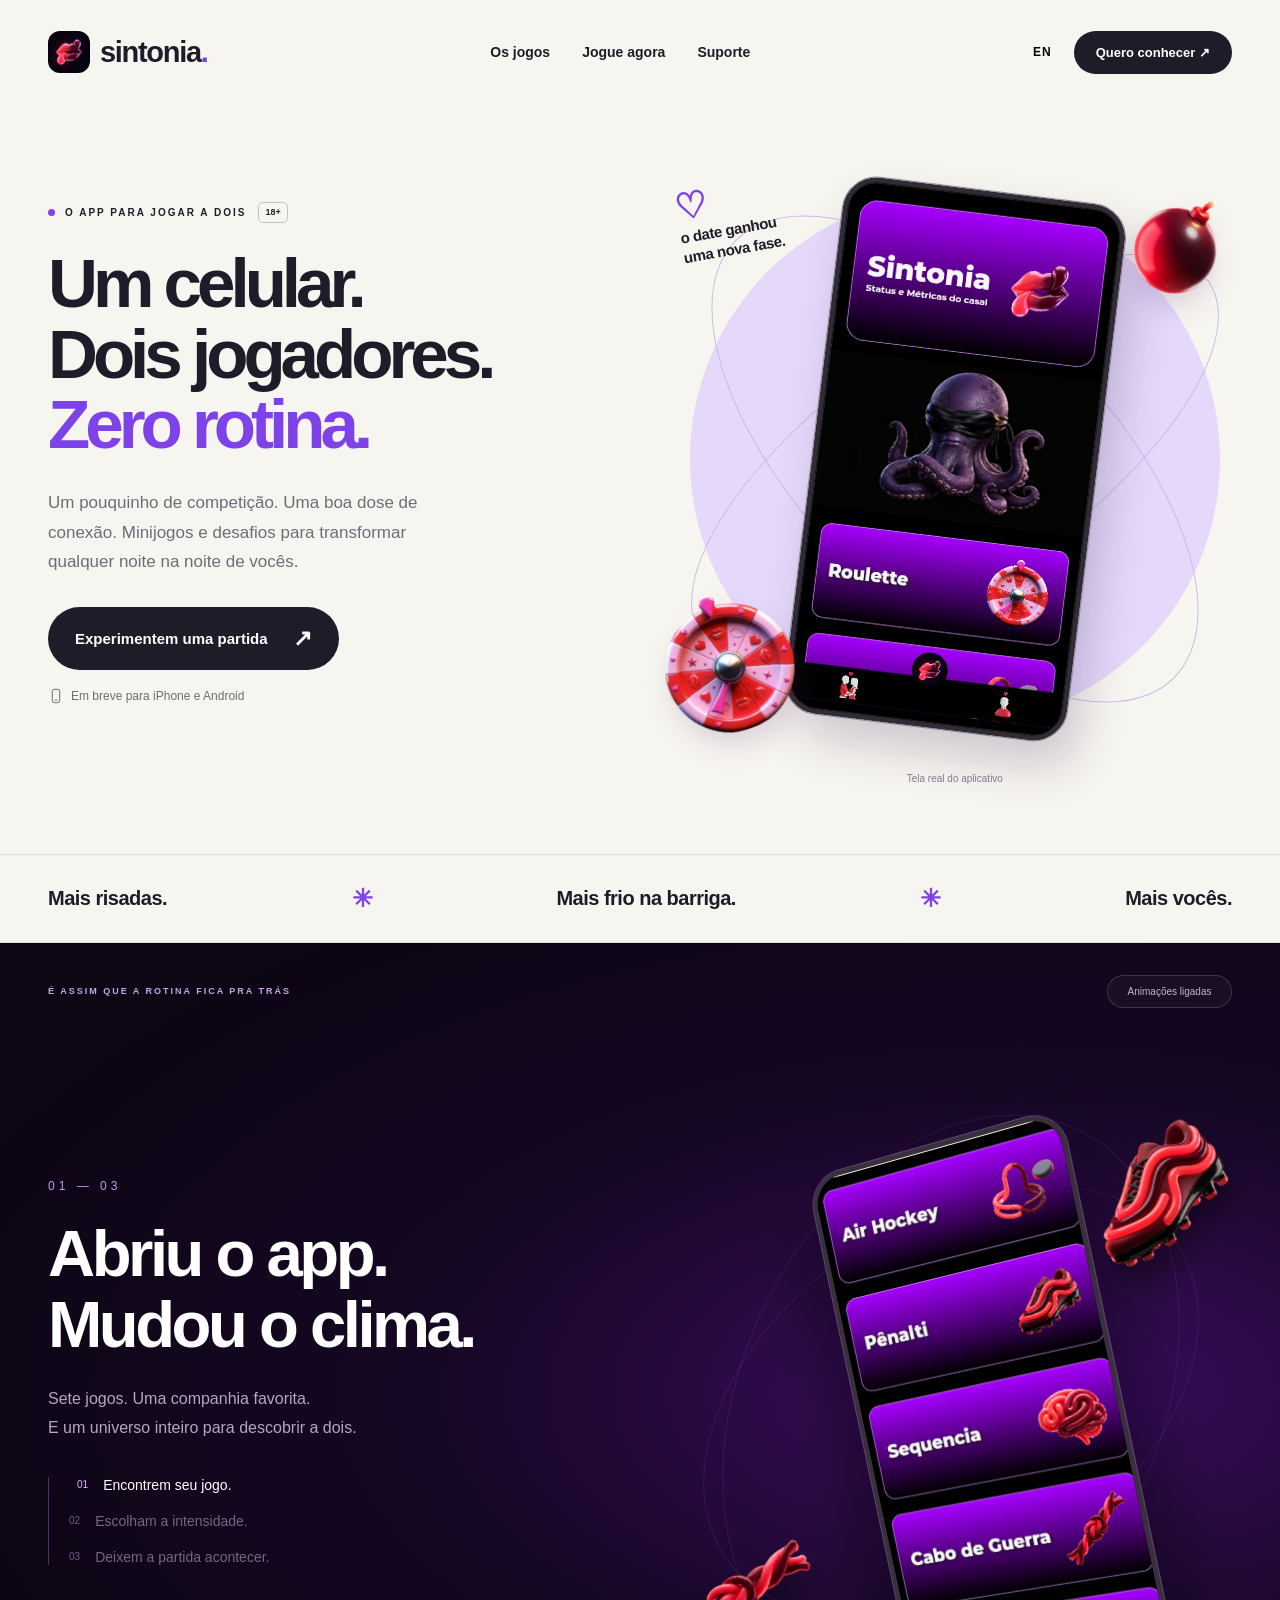
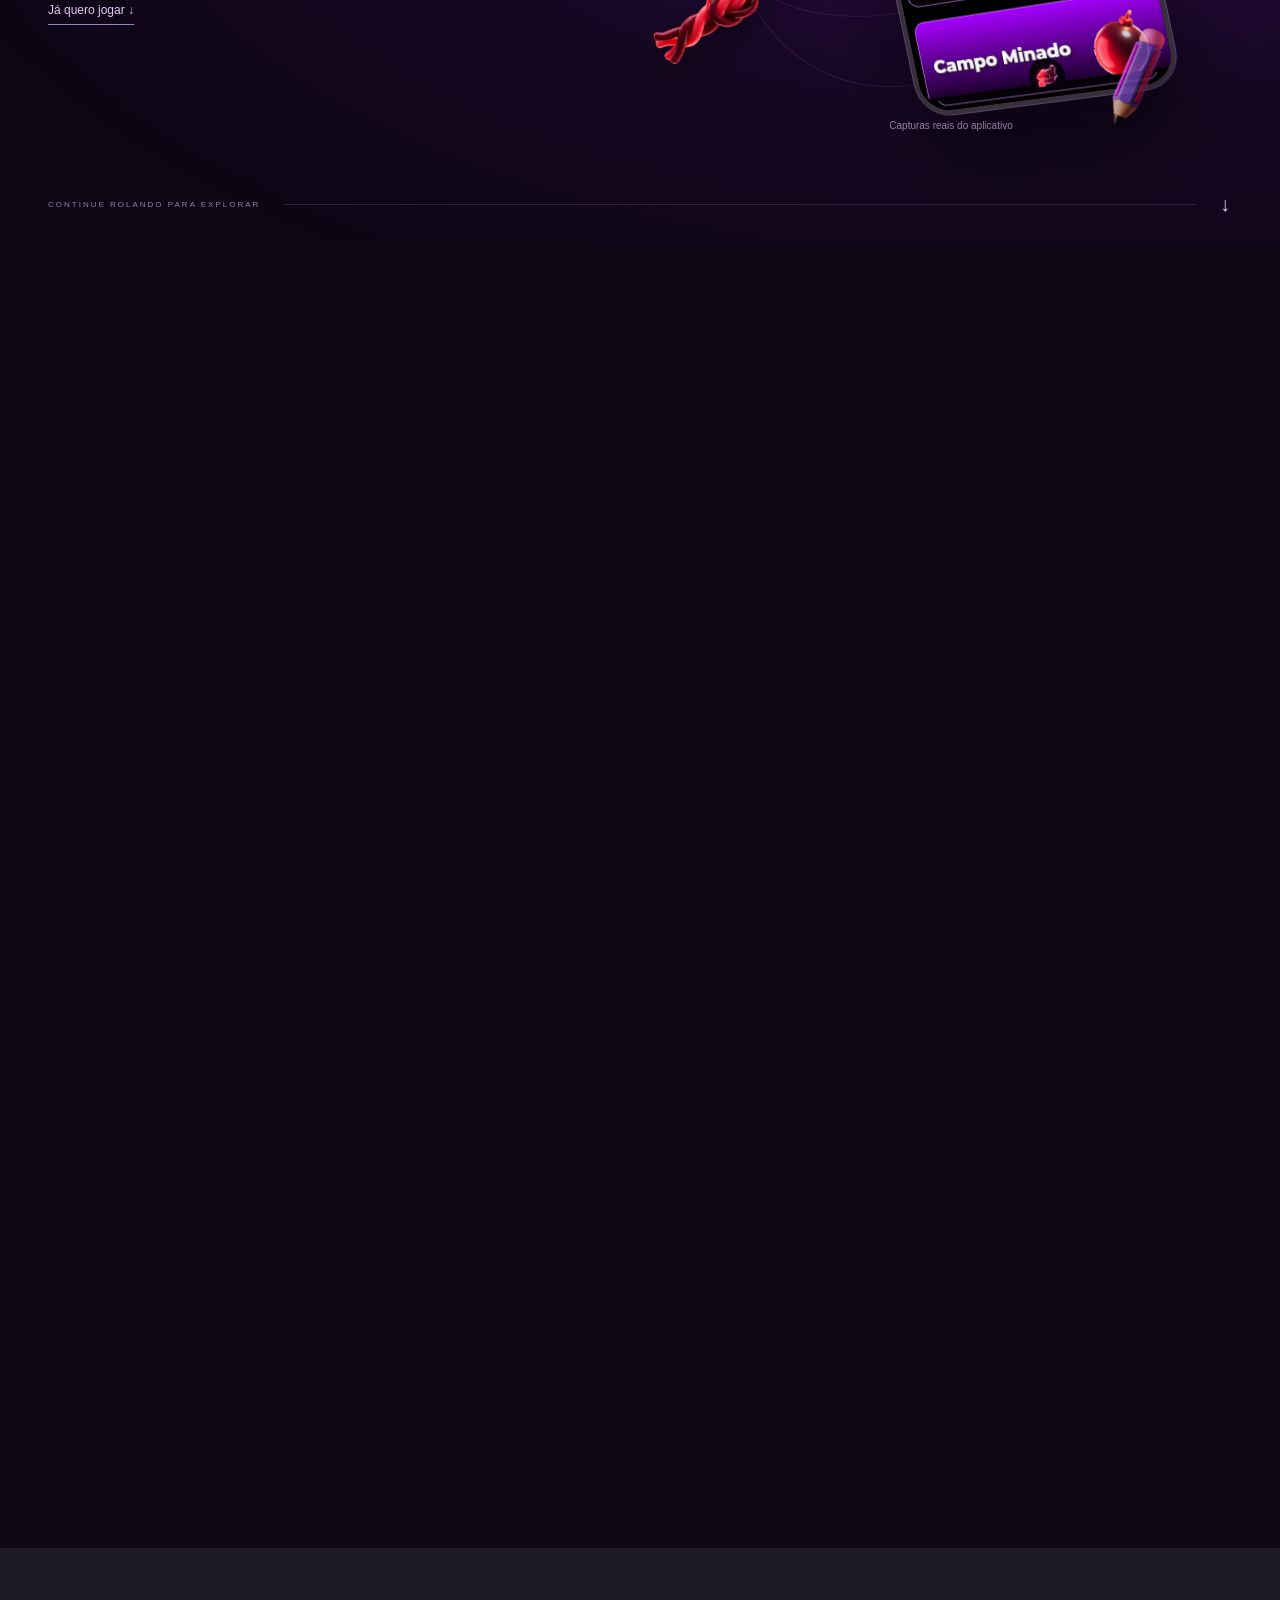
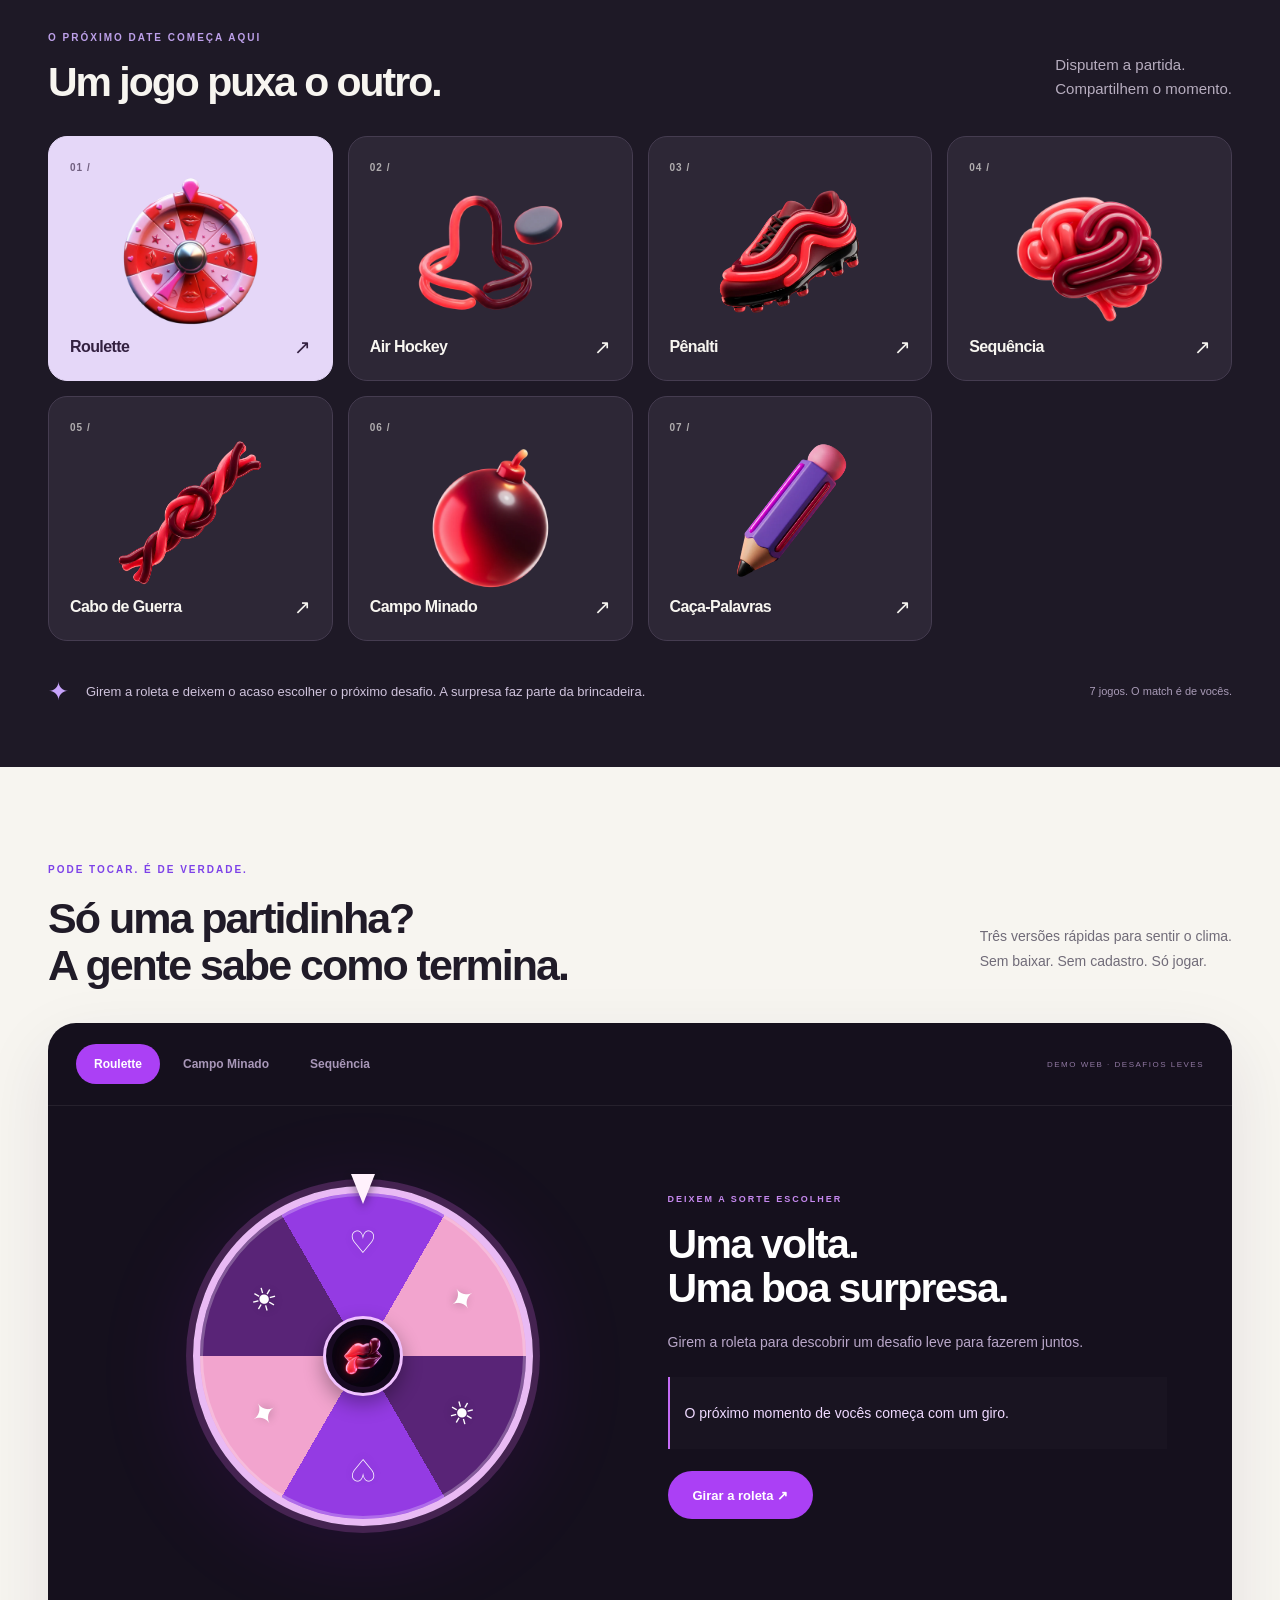
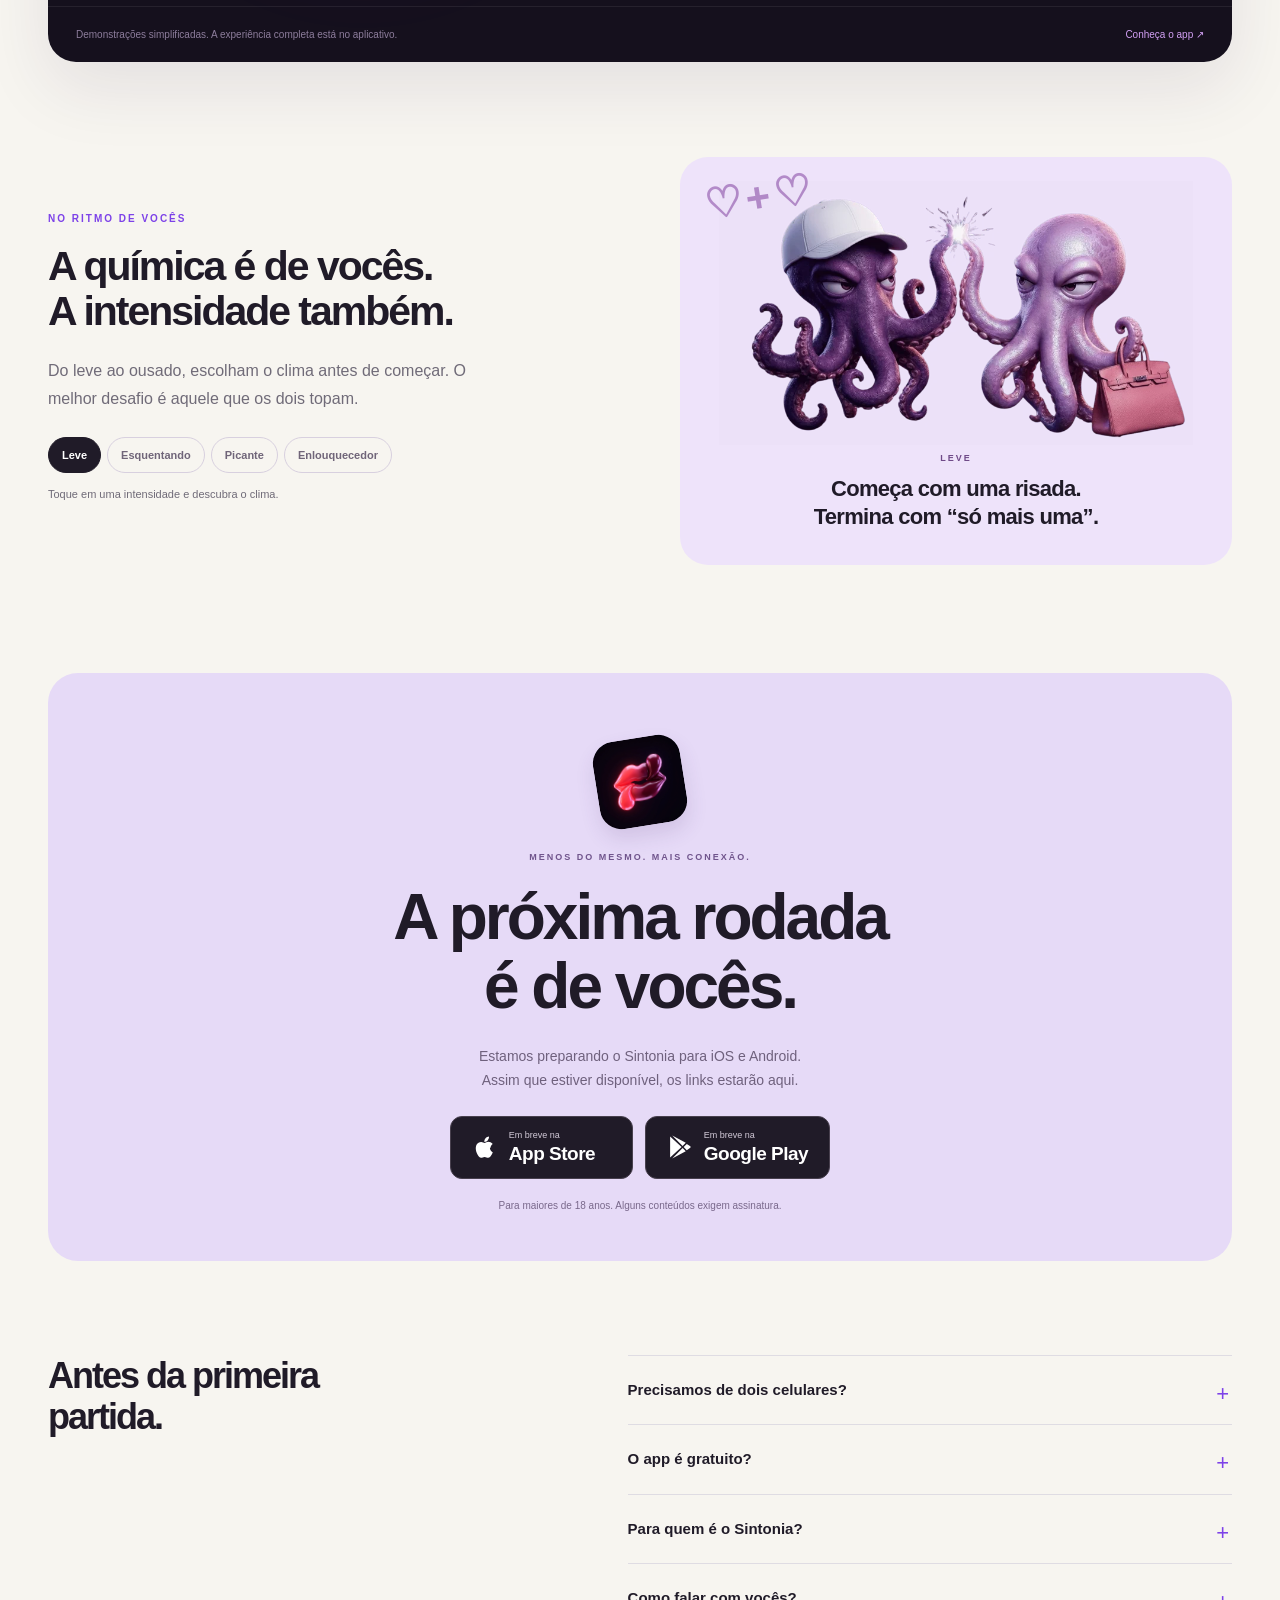
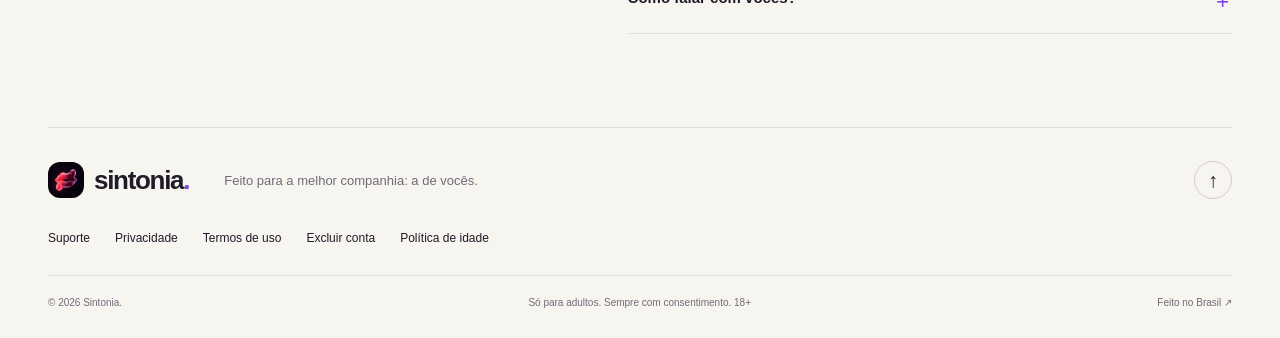
==== commit 5375349b: "Show real app screens with scroll animation and playable game demos" ====
--- a/index.html
+++ b/index.html
@@ -16,12 +16,17 @@
   <link rel="apple-touch-icon" href="assets/apple-touch-icon.png">
   <link rel="stylesheet" href="assets/home.css">
   <script src="assets/home.js" defer></script>
+  <link rel="stylesheet" href="assets/experience.css">
+  <script src="assets/experience.js" defer></script>
+  <script src="assets/demo-core.js" defer></script>
+  <script src="assets/demos.js" defer></script>
 </head>
 <body>
+  <div class="scroll-progress" aria-hidden="true"></div>
   <a class="skip" href="#main" data-i18n="skip">Pular para o conteúdo</a>
   <header class="header wrap">
     <a class="brand" href="/" aria-label="Sintonia — início"><img src="assets/app-icon.webp" width="42" height="42" alt=""><span>sintonia<span class="brand-dot">.</span></span></a>
-    <nav aria-label="Principal"><a href="#jogos" data-i18n="navGames">Os jogos</a><a href="#duvidas" data-i18n="navFaq">Dúvidas</a><a href="/suporte" data-i18n="support">Suporte</a></nav>
+    <nav aria-label="Principal"><a href="#jogos" data-i18n="navGames">Os jogos</a><a href="#experimentar" data-i18n="navPlay">Jogue agora</a><a href="/suporte" data-i18n="support">Suporte</a></nav>
     <div class="header-actions"><button class="language" type="button" aria-label="Switch to English">EN</button><a class="button button-small" href="#download" data-i18n="navApp">Quero conhecer ↗</a></div>
   </header>
   <main id="main">
@@ -30,7 +35,7 @@
         <p class="eyebrow"><span class="status-dot"></span><span data-i18n="eyebrow">O APP PARA JOGAR A DOIS</span><span class="age">18+</span></p>
         <h1 id="hero-title"><span data-i18n="hero1">Um celular.</span><span data-i18n="hero2">Dois jogadores.</span><span class="purple" data-i18n="hero3">Zero rotina.</span></h1>
         <p class="hero-description" data-i18n="heroDescription">Um pouquinho de competição. Uma boa dose de conexão. Minijogos e desafios para transformar qualquer noite na noite de vocês.</p>
-        <a href="#jogos" class="button hero-button"><span data-i18n="heroCta">Encontrem seu próximo jogo</span><span aria-hidden="true">↗</span></a>
+        <a href="#experimentar" class="button hero-button"><span data-i18n="heroCta">Experimentem uma partida</span><span aria-hidden="true">↗</span></a>
         <p class="availability"><svg aria-hidden="true" viewBox="0 0 24 24"><rect x="6.5" y="2" width="11" height="20" rx="3"/><path d="M10 18h4"/></svg><span data-i18n="coming">Em breve para iPhone e Android</span></p>
       </div>
       <div class="hero-art">
@@ -38,36 +43,45 @@
         <img class="floating floating-roulette" src="assets/game-roulette.webp" alt="" width="230" height="230" fetchpriority="high">
         <img class="floating floating-mines" src="assets/game-mines.webp" alt="" width="160" height="160">
         <div class="art-note" aria-hidden="true"><span>♡</span><span data-i18n="artNote">o date ganhou<br>uma nova fase.</span></div>
-        <div class="phone" aria-label="Prévia ilustrativa do app Sintonia">
-          <div class="phone-camera" aria-hidden="true"></div>
-          <div class="phone-status" aria-hidden="true"><span>9:41</span><span>▮▮▮ ▰</span></div>
-          <div class="phone-content">
-            <div class="phone-brand"><img src="assets/app-icon.webp" width="30" height="30" alt=""><strong>SINTONIA</strong><span>♡</span></div>
-            <p class="phone-kicker" data-i18n="phoneKicker">HOJE É DIA DE VOCÊS</p><p class="phone-title" data-i18n="phoneTitle">Bora jogar?</p>
-            <p class="phone-subtitle" data-i18n="phoneSubtitle">Escolham o jogo. O resto é química.</p>
-            <div class="phone-games" aria-hidden="true">
-              <div class="phone-game"><img src="assets/game-roulette.webp" width="130" height="130" alt=""><strong data-i18n="roulette">Roleta</strong><span data-i18n="phoneRoulette">Deixem a sorte decidir</span></div>
-              <div class="phone-game"><img src="assets/game-hockey.webp" width="130" height="130" alt=""><strong>Air Hockey</strong><span data-i18n="phoneHockey">Vale a revanche</span></div>
-              <div class="phone-game"><img src="assets/game-mines.webp" width="130" height="130" alt=""><strong data-i18n="mines">Campo Minado</strong><span data-i18n="phoneMines">Quem vai arriscar?</span></div>
-              <div class="phone-game"><img src="assets/game-sequence.webp" width="130" height="130" alt=""><strong data-i18n="sequence">Sequência</strong><span data-i18n="phoneSequence">Entrem no mesmo ritmo</span></div>
-            </div>
-            <div class="phone-nav" aria-hidden="true"><span class="active">✦ <span data-i18n="gamesLabel">Jogos</span></span><span>♡ <span data-i18n="coupleLabel">Casal</span></span><span>☰ <span data-i18n="profileLabel">Perfil</span></span></div>
-          </div><div class="phone-home" aria-hidden="true"></div>
+        <div class="phone real-phone" aria-label="Tela real do aplicativo Sintonia">
+          <img class="real-screen" src="assets/app-screen-home.png" width="356" height="677" alt="Tela real do Sintonia, com painel do casal, personagem roxo e jogo Roulette" fetchpriority="high">
         </div>
-        <p class="art-caption" data-i18n="illustration">Prévia ilustrativa do app</p>
+        <p class="art-caption" data-i18n="illustration">Tela real do aplicativo</p>
       </div>
     </section>
     <div class="intro-strip"><div class="wrap"><span data-i18n="strip1">Mais risadas.</span><span aria-hidden="true">✳</span><span data-i18n="strip2">Mais frio na barriga.</span><span aria-hidden="true">✳</span><span data-i18n="strip3">Mais vocês.</span></div></div>
+    <section class="scroll-story" aria-labelledby="story-title">
+      <div class="story-sticky">
+        <div class="story-glow" aria-hidden="true"></div>
+        <div class="story-top wrap"><p class="eyebrow" data-i18n="storyEyebrow">É ASSIM QUE A ROTINA FICA PRA TRÁS</p><button class="motion-toggle" type="button" aria-pressed="true">Animações ligadas</button></div>
+        <div class="story-layout wrap">
+          <div class="story-copy"><span class="story-count" aria-hidden="true">01 — 03</span><h2 id="story-title" data-i18n="storyTitle">Abriu o app.<br>Mudou o clima.</h2><p data-i18n="storyDescription">Sete jogos. Uma companhia favorita.<br>E um universo inteiro para descobrir a dois.</p><div class="story-steps"><p class="is-current"><span>01</span><span data-i18n="story1">Encontrem seu jogo.</span></p><p><span>02</span><span data-i18n="story2">Escolham a intensidade.</span></p><p><span>03</span><span data-i18n="story3">Deixem a partida acontecer.</span></p></div><a href="#experimentar" class="story-link" data-i18n="storyCta">Já quero jogar ↓</a></div>
+          <div class="story-device-area"><div class="story-ring ring-a" aria-hidden="true"></div><div class="story-ring ring-b" aria-hidden="true"></div><img class="story-float sf-one" src="assets/game-penalty.webp" alt="" width="180" height="180" loading="lazy"><img class="story-float sf-two" src="assets/game-tug.webp" alt="" width="160" height="160" loading="lazy"><img class="story-float sf-three" src="assets/game-words.webp" alt="" width="145" height="145" loading="lazy"><div class="story-phone"><div class="story-screen-track"><img src="assets/app-screen-games.png" width="324" height="690" alt="Jogos reais do Sintonia: Air Hockey, Pênalti, Sequência, Cabo de Guerra e Campo Minado" loading="lazy"><img src="assets/app-screen-words.png" width="362" height="175" alt="Caça-Palavras no aplicativo Sintonia" loading="lazy"></div></div><p class="story-caption" data-i18n="realScreens">Capturas reais do aplicativo</p></div>
+        </div><div class="story-bottom wrap"><span data-i18n="scrollHint">CONTINUE ROLANDO PARA EXPLORAR</span><div class="story-meter" aria-hidden="true"><i></i></div><span aria-hidden="true">↓</span></div>
+      </div>
+    </section>
     <section class="games-section" id="jogos" aria-labelledby="games-title">
       <div class="wrap">
         <div class="section-heading"><div><p class="eyebrow" data-i18n="gamesEyebrow">O PRÓXIMO DATE COMEÇA AQUI</p><h2 id="games-title" data-i18n="gamesTitle">Um jogo puxa o outro.</h2></div><p data-i18n="gamesDescription">Disputem a partida.<br>Compartilhem o momento.</p></div>
-        <div class="game-tabs" role="tablist" aria-label="Conheça os jogos">
-          <button class="game-card selected" type="button" role="tab" aria-selected="true" aria-controls="game-description" id="tab-roulette" data-game="roulette"><span class="card-number">01 /</span><img src="assets/game-roulette.webp" width="260" height="260" alt="" loading="lazy"><span class="card-title"><span data-i18n="roulette">Roleta</span><span class="card-arrow" aria-hidden="true">↗</span></span></button>
-          <button class="game-card" type="button" role="tab" aria-selected="false" aria-controls="game-description" id="tab-hockey" data-game="hockey" tabindex="-1"><span class="card-number">02 /</span><img src="assets/game-hockey.webp" width="260" height="260" alt="" loading="lazy"><span class="card-title">Air Hockey<span class="card-arrow" aria-hidden="true">↗</span></span></button>
-          <button class="game-card" type="button" role="tab" aria-selected="false" aria-controls="game-description" id="tab-mines" data-game="mines" tabindex="-1"><span class="card-number">03 /</span><img src="assets/game-mines.webp" width="260" height="260" alt="" loading="lazy"><span class="card-title"><span data-i18n="mines">Campo Minado</span><span class="card-arrow" aria-hidden="true">↗</span></span></button>
-          <button class="game-card" type="button" role="tab" aria-selected="false" aria-controls="game-description" id="tab-sequence" data-game="sequence" tabindex="-1"><span class="card-number">04 /</span><img src="assets/game-sequence.webp" width="260" height="260" alt="" loading="lazy"><span class="card-title"><span data-i18n="sequence">Sequência</span><span class="card-arrow" aria-hidden="true">↗</span></span></button>
+        <div class="game-tabs" role="tablist" aria-label="Os sete jogos do Sintonia">
+<button class="game-card selected" type="button" role="tab" aria-selected="true" aria-controls="game-description" id="tab-roulette" data-game="roulette" tabindex="0"><span class="card-number">01 /</span><img src="assets/game-roulette.webp" width="260" height="260" alt="" loading="lazy"><span class="card-title"><span data-i18n="roulette">Roulette</span><span class="card-arrow" aria-hidden="true">↗</span></span></button>
+<button class="game-card " type="button" role="tab" aria-selected="false" aria-controls="game-description" id="tab-hockey" data-game="hockey" tabindex="-1"><span class="card-number">02 /</span><img src="assets/game-hockey.webp" width="260" height="260" alt="" loading="lazy"><span class="card-title">Air Hockey<span class="card-arrow" aria-hidden="true">↗</span></span></button>
+<button class="game-card " type="button" role="tab" aria-selected="false" aria-controls="game-description" id="tab-penalty" data-game="penalty" tabindex="-1"><span class="card-number">03 /</span><img src="assets/game-penalty.webp" width="260" height="260" alt="" loading="lazy"><span class="card-title"><span data-i18n="penalty">Pênalti</span><span class="card-arrow" aria-hidden="true">↗</span></span></button>
+<button class="game-card " type="button" role="tab" aria-selected="false" aria-controls="game-description" id="tab-sequence" data-game="sequence" tabindex="-1"><span class="card-number">04 /</span><img src="assets/game-sequence.webp" width="260" height="260" alt="" loading="lazy"><span class="card-title"><span data-i18n="sequence">Sequência</span><span class="card-arrow" aria-hidden="true">↗</span></span></button>
+<button class="game-card " type="button" role="tab" aria-selected="false" aria-controls="game-description" id="tab-tug" data-game="tug" tabindex="-1"><span class="card-number">05 /</span><img src="assets/game-tug.webp" width="260" height="260" alt="" loading="lazy"><span class="card-title"><span data-i18n="tug">Cabo de Guerra</span><span class="card-arrow" aria-hidden="true">↗</span></span></button>
+<button class="game-card " type="button" role="tab" aria-selected="false" aria-controls="game-description" id="tab-mines" data-game="mines" tabindex="-1"><span class="card-number">06 /</span><img src="assets/game-mines.webp" width="260" height="260" alt="" loading="lazy"><span class="card-title"><span data-i18n="mines">Campo Minado</span><span class="card-arrow" aria-hidden="true">↗</span></span></button>
+<button class="game-card " type="button" role="tab" aria-selected="false" aria-controls="game-description" id="tab-words" data-game="words" tabindex="-1"><span class="card-number">07 /</span><img src="assets/game-words.webp" width="260" height="260" alt="" loading="lazy"><span class="card-title"><span data-i18n="words">Caça-Palavras</span><span class="card-arrow" aria-hidden="true">↗</span></span></button>
         </div>
-        <div class="game-description" id="game-description" role="tabpanel" aria-labelledby="tab-roulette" tabindex="0"><span class="small-spark" aria-hidden="true">✦</span><p id="game-copy">Girem a roleta e deixem o acaso escolher o próximo desafio. A surpresa faz parte da brincadeira.</p><span class="more-games" data-i18n="moreGames">E tem mais no app.</span></div>
+        <div class="game-description" id="game-description" role="tabpanel" aria-labelledby="tab-roulette" tabindex="0"><span class="small-spark" aria-hidden="true">✦</span><p id="game-copy">Girem a roleta e deixem o acaso escolher o próximo desafio. A surpresa faz parte da brincadeira.</p><span class="more-games" data-i18n="moreGames">7 jogos. O match é de vocês.</span></div>
+      </div>
+    </section>
+    <section class="demo-section wrap" id="experimentar" aria-labelledby="demo-title">
+      <div class="demo-heading"><div><p class="eyebrow" data-i18n="demoEyebrow">PODE TOCAR. É DE VERDADE.</p><h2 id="demo-title" data-i18n="demoTitle">Só uma partidinha?<br>A gente sabe como termina.</h2></div><p data-i18n="demoDescription">Três versões rápidas para sentir o clima.<br>Sem baixar. Sem cadastro. Só jogar.</p></div>
+      <div class="demo-shell"><div class="demo-toolbar"><div class="demo-tabs" role="tablist" aria-label="Demos jogáveis"><button role="tab" id="demo-tab-roulette" aria-selected="true" aria-controls="demo-roulette" data-demo="roulette">Roulette</button><button role="tab" id="demo-tab-mines" aria-selected="false" aria-controls="demo-mines" data-demo="mines" tabindex="-1" data-i18n="mines">Campo Minado</button><button role="tab" id="demo-tab-sequence" aria-selected="false" aria-controls="demo-sequence" data-demo="sequence" tabindex="-1" data-i18n="sequence">Sequência</button></div><span class="demo-label" data-i18n="demoBadge">DEMO WEB · DESAFIOS LEVES</span></div>
+        <div class="demo-panel" id="demo-roulette" role="tabpanel" aria-labelledby="demo-tab-roulette"><div class="roulette-scene"><div class="wheel-pointer" aria-hidden="true"></div><div class="demo-wheel" aria-hidden="true"><span style="--n:0">♡</span><span style="--n:1">✦</span><span style="--n:2">☀</span><span style="--n:3">♡</span><span style="--n:4">✦</span><span style="--n:5">☀</span></div><div class="wheel-hub" aria-hidden="true"><img src="assets/app-icon.webp" width="62" height="62" alt=""></div></div><div class="demo-instructions"><p class="eyebrow" data-i18n="rouletteTag">DEIXEM A SORTE ESCOLHER</p><h3 data-i18n="rouletteTitle">Uma volta.<br>Uma boa surpresa.</h3><p data-i18n="rouletteHint">Girem a roleta para descobrir um desafio leve para fazerem juntos.</p><div class="demo-result" id="roulette-result" role="status" aria-live="polite">O próximo momento de vocês começa com um giro.</div><button class="button demo-primary" id="spin-button" type="button" data-i18n="spin">Girar a roleta ↗</button></div></div>
+        <div class="demo-panel" id="demo-mines" role="tabpanel" aria-labelledby="demo-tab-mines" hidden><div class="mines-scene"><div class="mines-score"><span id="mines-turn">Vez do jogador 1</span><span id="mines-count">0 / 15</span></div><div class="demo-mines-grid" aria-label="Campo Minado: 16 casas"></div></div><div class="demo-instructions"><p class="eyebrow" data-i18n="minesTag">UM TOQUE. UM FRIO NA BARRIGA.</p><h3 data-i18n="minesTitle">Quem vai<br>arriscar primeiro?</h3><p data-i18n="minesHint">Alternem os toques no mesmo celular. Tem uma bomba escondida. Quem encontrar recebe um desafio.</p><div class="demo-result" id="mines-result" role="status" aria-live="polite">Jogador 1, escolha uma casa.</div><button class="button demo-primary" id="reset-mines" type="button" data-i18n="newRound">Nova partida ↻</button></div></div>
+        <div class="demo-panel" id="demo-sequence" role="tabpanel" aria-labelledby="demo-tab-sequence" hidden><div class="sequence-scene"><div class="sequence-score"><span id="sequence-round">RODADA 1</span><span id="sequence-best">RECORDE 0</span></div><div class="sequence-pads" aria-label="Botões da sequência"><button type="button" data-pad="0" aria-label="Botão 1" disabled><span>1</span><i>✦</i></button><button type="button" data-pad="1" aria-label="Botão 2" disabled><span>2</span><i>♡</i></button><button type="button" data-pad="2" aria-label="Botão 3" disabled><span>3</span><i>☀</i></button><button type="button" data-pad="3" aria-label="Botão 4" disabled><span>4</span><i>✳</i></button></div></div><div class="demo-instructions"><p class="eyebrow" data-i18n="sequenceTag">CONECTEM A MEMÓRIA</p><h3 data-i18n="sequenceTitle">Olhou.<br>Lembrou. Tocou.</h3><p data-i18n="sequenceHint">Memorizem a ordem dos botões e repitam. A cada acerto, a sequência cresce. Passem o celular a cada rodada.</p><div class="demo-result" id="sequence-result" role="status" aria-live="polite">Prontos para testar essa sintonia?</div><button class="button demo-primary" id="start-sequence" type="button" data-i18n="startSequence">Começar sequência ↗</button></div></div>
+        <div class="demo-footer"><span data-i18n="demoDisclaimer">Demonstrações simplificadas. A experiência completa está no aplicativo.</span><a href="#download" data-i18n="demoApp">Conheça o app ↗</a></div>
       </div>
     </section>
     <section class="mood-section wrap" aria-labelledby="mood-title">
--- a/assets/experience.css
+++ b/assets/experience.css
@@ -0,0 +1,6 @@
+/* Real screens, scroll choreography and playable previews. */
+[hidden]{display:none!important}.scroll-progress{position:fixed;inset:0 0 auto;height:3px;background:linear-gradient(90deg,#9347f6,#f097ff);transform:scaleX(0);transform-origin:left;z-index:100;pointer-events:none}.real-phone{height:auto;aspect-ratio:356/677;border-radius:34px;border-width:5px;background:black}.real-screen{width:100%;height:100%;object-fit:cover;border-radius:28px}.real-phone:after{content:'';position:absolute;inset:0;box-shadow:inset 0 0 0 1px #ffffff22;border-radius:28px;pointer-events:none}.hero-art .floating-roulette{width:150px;bottom:46px;left:-25px}.hero-art .floating-mines{width:112px}.scroll-story{height:245vh;position:relative;background:#0d0614;color:#fff;--progress:0}.story-sticky{position:sticky;top:0;height:100svh;min-height:660px;overflow:hidden;isolation:isolate;display:flex;flex-direction:column;justify-content:space-between}.story-glow{position:absolute;inset:-25%;z-index:-1;background:radial-gradient(ellipse at 70% 50%,#8619db66 0%,#50108b22 32%,transparent 60%);transform:translateY(calc(var(--progress)*-80px)) scale(calc(1 + var(--progress)*.15));pointer-events:none}.story-top{display:flex;justify-content:space-between;align-items:center;padding-top:32px;position:relative;z-index:5}.story-top .eyebrow{margin:0;color:#c8a2e5;font-size:9px}.motion-toggle{background:#ffffff09;color:#c5b2d6;border:1px solid #ffffff29;border-radius:30px;padding:10px 15px;font-size:10px;min-width:125px}.motion-toggle:hover{background:#ffffff17}.story-layout{display:grid;grid-template-columns:1fr 1fr;gap:60px;align-items:center;flex:1;min-height:0}.story-copy{position:relative;z-index:4}.story-count{font-size:12px;letter-spacing:4px;color:#c995f3}.story-copy h2{font-size:clamp(44px,5.1vw,76px);letter-spacing:-3.5px;margin:25px 0}.story-copy>p{font-size:16px;line-height:1.8;color:#b6a6c4}.story-steps{margin-top:34px;border-left:1px solid #513064;padding-left:20px}.story-steps p{font-size:14px;display:flex;gap:15px;color:#776585;transition:color .5s,transform .5s;margin:20px 0}.story-steps p>span:first-child{font-size:10px;padding-top:2px;color:#79558d}.story-steps .is-current{color:white;transform:translateX(8px)}.story-steps .is-current>span:first-child{color:#e3adff}.story-link{display:inline-block;font-size:12px;border-bottom:1px solid #aa78c6;padding-bottom:7px;color:#e4c9f4;margin-top:18px}.story-device-area{height:min(680px,78svh);position:relative;display:grid;place-items:center;perspective:1100px}.story-phone{width:270px;height:570px;max-height:69svh;background:#000;border:5px solid #39303e;outline:1px solid #b690c570;border-radius:35px;overflow:hidden;position:relative;z-index:2;box-shadow:0 35px 90px #000a,0 0 45px #aa00ff12;transform:translate3d(calc((var(--progress) - .5)*-75px),calc((var(--progress) - .5)*-45px),0) rotate(calc(-12deg + var(--progress)*20deg)) rotateY(calc(-16deg + var(--progress)*32deg));will-change:transform}.story-screen-track{transform:translateY(calc(var(--progress)*-135px));will-change:transform}.story-screen-track img{width:100%;height:auto}.story-screen-track img+img{margin-top:-6px}.story-caption{position:absolute;bottom:0;color:#997ea9;font-size:10px;z-index:3}.story-ring{width:550px;height:360px;border:1px solid #bd5dff25;border-radius:50%;position:absolute;transform:rotate(calc(-35deg + var(--progress)*70deg));pointer-events:none}.ring-b{width:420px;height:600px;transform:rotate(calc(25deg - var(--progress)*55deg))}.story-float{position:absolute;z-index:3;filter:drop-shadow(0 20px 15px #0006);pointer-events:none}.sf-one{width:155px;right:-5px;top:8%;transform:translate3d(calc(var(--progress)*20px),calc(var(--progress)*95px),0) rotate(calc(-20deg + var(--progress)*35deg))}.sf-two{width:155px;left:-15px;bottom:9%;transform:translate3d(calc(var(--progress)*-20px),calc(var(--progress)*-110px),0) rotate(calc(10deg - var(--progress)*30deg))}.sf-three{width:100px;right:8%;bottom:2%;transform:translateY(calc(var(--progress)*-85px)) rotate(calc(-15deg + var(--progress)*35deg));opacity:.8}.story-bottom{display:flex;gap:24px;align-items:center;padding-bottom:27px;color:#997ea9;font-size:8px;letter-spacing:2px}.story-meter{height:1px;flex:1;background:#ffffff20}.story-meter i{display:block;width:100%;height:2px;background:#c668ff;transform-origin:left;transform:scaleX(var(--progress))}.story-bottom>span:last-child{font-size:20px;color:#e7c6ff}.game-tabs{grid-template-columns:repeat(4,1fr)}.game-card img{height:155px}.card-title{font-size:16px}.game-card:last-child{grid-column:auto}.games-section .section-heading{margin-bottom:32px}.game-description{min-height:100px}.demo-section{padding-block:95px}.demo-heading{display:flex;align-items:flex-end;justify-content:space-between;gap:40px;margin-bottom:35px}.demo-heading .eyebrow{color:var(--purple);margin-bottom:18px}.demo-heading h2{font-size:43px}.demo-heading>p{font-size:14px;line-height:1.8;color:var(--muted)}.demo-shell{background:#15101d;color:#fff;border-radius:28px;overflow:hidden;box-shadow:0 25px 70px #2e154718}.demo-toolbar{display:flex;align-items:center;justify-content:space-between;gap:20px;border-bottom:1px solid #ffffff12;padding:21px 28px}.demo-tabs{display:flex;gap:5px}.demo-tabs button{border:0;background:transparent;color:#a897b8;border-radius:50px;padding:13px 18px;font-size:12px;font-weight:600}.demo-tabs button[aria-selected=true]{background:#ab40f5;color:white}.demo-tabs button:hover{color:white;background:#49225f}.demo-label{font-size:8px;letter-spacing:1.5px;color:#9078a2}.demo-panel{display:grid;grid-template-columns:1fr 1fr;gap:55px;align-items:center;min-height:500px;padding:55px 65px}.demo-instructions .eyebrow{color:#c689ef;font-size:9px;margin-bottom:17px}.demo-instructions h3{font-size:41px;letter-spacing:-1.7px;line-height:1.06;margin:0}.demo-instructions>p:not(.eyebrow){color:#b9a7c9;font-size:14px;line-height:1.8;margin:20px 0}.demo-result{border-left:2px solid #c46bf5;padding:12px 15px;background:#ffffff04;min-height:72px;color:#efd9ff;font-size:14px;line-height:1.6;display:flex;align-items:center;margin:22px 0}.demo-primary{border:0;background:#ab40f5;font-size:13px;padding:16px 25px;min-height:48px}.demo-primary:hover{background:#c065ff}.demo-primary:disabled{cursor:wait;opacity:.55;transform:none}.demo-footer{display:flex;gap:20px;justify-content:space-between;padding:20px 28px;border-top:1px solid #ffffff12;font-size:10px;color:#8d7d9c;line-height:1.5}.demo-footer>a{color:#d3a0f5;white-space:nowrap}.roulette-scene{width:340px;height:340px;max-width:100%;aspect-ratio:1;position:relative;margin:auto;filter:drop-shadow(0 15px 45px #a700ff18)}.demo-wheel{width:100%;height:100%;border-radius:50%;border:7px solid #e9baf4;background:conic-gradient(from -30deg,#943be3 0deg 60deg,#f2a4ce 60deg 120deg,#592477 120deg 180deg,#943be3 180deg 240deg,#f2a4ce 240deg 300deg,#592477 300deg 360deg);position:relative;box-shadow:inset 0 0 0 3px #ffffff40,0 0 0 7px #452351;transition:transform 1.8s cubic-bezier(.12,.75,.12,1)}.demo-wheel>span{position:absolute;left:calc(50% - 15px);top:calc(50% - 20px);height:40px;width:30px;text-align:center;font-size:31px;transform:rotate(calc(var(--n)*60deg)) translateY(-112px);text-shadow:0 2px 10px #0003}.wheel-hub{position:absolute;left:50%;top:50%;transform:translate(-50%,-50%);width:80px;height:80px;border-radius:50%;background:#180a22;display:grid;place-items:center;border:3px solid #f0c2ff;box-shadow:0 8px 20px #0005}.wheel-hub img{border-radius:50%}.wheel-pointer{position:absolute;left:calc(50% - 12px);top:-12px;width:0;height:0;border-left:12px solid transparent;border-right:12px solid transparent;border-top:30px solid #fff1fc;z-index:3;filter:drop-shadow(0 4px 5px #0006)}.mines-scene,.sequence-scene{max-width:350px;width:100%;margin:auto}.mines-score,.sequence-score{display:flex;justify-content:space-between;gap:12px;font-size:11px;color:#c799e8;margin-bottom:19px;min-height:15px}.demo-mines-grid{display:grid;grid-template-columns:repeat(4,1fr);gap:10px}.mine-cell{aspect-ratio:1;border:1px solid #643783;background:linear-gradient(135deg,#45225f,#2d173f);border-radius:15px;color:#9c6eb9;font-size:22px;transition:transform .18s,background .18s,color .18s;min-width:0;touch-action:manipulation}.mine-cell:hover:not(:disabled){background:#75419b;transform:translateY(-3px)}.mine-cell:disabled{cursor:default}.mine-cell.safe{background:#af66e51a;border-color:#ab68d36b;color:#debcf4}.mine-cell.bomb{background:#ec76af33;border-color:#f385bd}.mine-cell.bomb img{height:53px;width:100%;object-fit:contain}.mine-cell.finished:not(.safe):not(.bomb){opacity:.4}.sequence-pads{display:grid;grid-template-columns:repeat(2,1fr);gap:13px}.sequence-pads button{aspect-ratio:1;border:1px solid #fff2;border-radius:22px;background:var(--pad);color:white;position:relative;opacity:.62;transition:transform .14s,opacity .14s,box-shadow .14s;touch-action:manipulation}.sequence-pads button:nth-child(1){--pad:#9742dc}.sequence-pads button:nth-child(2){--pad:#ba417f}.sequence-pads button:nth-child(3){--pad:#b57028}.sequence-pads button:nth-child(4){--pad:#26858a}.sequence-pads button>span{position:absolute;top:14px;left:17px;font-size:11px}.sequence-pads i{font-style:normal;font-size:46px}.sequence-pads button:disabled{cursor:default}.sequence-pads button:not(:disabled):hover,.sequence-pads button.lit{opacity:1;transform:scale(1.035);box-shadow:0 0 30px color-mix(in srgb,var(--pad),transparent 40%);border-color:#fff9}.mood-section{padding-top:0}.reveal-ready{opacity:0;transform:translateY(28px);transition:opacity .8s,transform .8s;transition-delay:var(--reveal-delay,0ms)}.reveal-ready.is-visible{opacity:1;transform:none}.motion-off .scroll-story{height:auto}.motion-off .story-sticky{position:relative;min-height:760px;height:auto;padding-bottom:10px}.motion-off .story-layout{padding-block:30px}.motion-off .story-phone,.motion-off .story-screen-track,.motion-off .story-float,.motion-off .story-ring,.motion-off .story-glow{transform:none;will-change:auto}.motion-off .story-phone{overflow-y:auto;max-height:620px}.motion-off .reveal-ready{opacity:1;transform:none;transition:none}.motion-off .demo-wheel{transition:none}
+@media(max-width:1100px){.story-layout{gap:20px}.story-copy h2{font-size:54px}.sf-one{right:-20px;width:125px}.sf-two{left:-20px;width:125px}.story-ring{max-width:110%}.demo-panel{padding:45px 35px;gap:40px}.roulette-scene{width:285px;height:285px}.demo-wheel>span{transform:rotate(calc(var(--n)*60deg)) translateY(-91px)}.demo-heading h2{font-size:37px}.card-title{font-size:14px}.game-card img{height:140px}}
+@media(max-width:800px){.real-phone{width:284px;aspect-ratio:356/677}.hero-art .floating-roulette{left:-8px;bottom:46px;width:135px}.hero-art .floating-mines{right:-3px;width:100px}.scroll-story{height:230svh}.story-sticky{min-height:650px}.story-top{padding-top:22px;gap:16px}.story-top .eyebrow{font-size:7px;letter-spacing:1.1px;max-width:170px}.motion-toggle{padding:9px 11px;font-size:9px;min-width:112px}.story-layout{grid-template-columns:1fr;gap:0;align-content:center;text-align:center}.story-copy{margin-top:15px}.story-count{font-size:8px;letter-spacing:3px}.story-copy h2{font-size:38px;letter-spacing:-1.8px;margin:12px 0}.story-copy>p{font-size:12px;line-height:1.6;margin:12px 0}.story-steps{display:flex;justify-content:center;gap:12px;margin:0;padding:0;border:0}.story-steps p{font-size:0;gap:0;margin:10px 0}.story-steps p>span:first-child{font-size:10px;border-bottom:1px solid #604971;padding-bottom:6px;min-width:35px}.story-steps .is-current{transform:none}.story-steps .is-current>span:first-child{border-color:#edc4ff}.story-link{display:none}.story-device-area{height:390px;max-height:47svh}.story-phone{width:195px;height:360px;max-height:43svh;border-radius:25px;border-width:4px}.story-screen-track{transform:translateY(calc(var(--progress)*-135px))}.story-caption{font-size:8px;bottom:-6px}.story-ring{width:340px;height:210px}.ring-b{width:255px;height:360px}.sf-one{width:95px;right:0;top:2%}.sf-two{width:95px;left:-2px;bottom:8%}.sf-three{width:67px;right:8%;bottom:0}.story-bottom{padding-bottom:20px;gap:12px;font-size:6px;letter-spacing:1px}.story-bottom>span:first-child{max-width:190px}.game-tabs{grid-template-columns:repeat(2,1fr)}.game-card:last-child{grid-column:1/-1;display:grid;grid-template-columns:1fr 1fr;align-items:center;min-height:120px}.game-card:last-child .card-number{position:absolute;top:15px;left:15px}.game-card:last-child img{grid-column:2;grid-row:1;height:140px}.game-card:last-child .card-title{grid-row:1;grid-column:1;padding-left:8px}.game-card:last-child .card-arrow{display:none}.demo-section{padding-block:64px}.demo-heading{display:block;margin-bottom:26px}.demo-heading h2{font-size:34px}.demo-heading>p{font-size:13px;margin:19px 0 0}.demo-shell{border-radius:23px}.demo-toolbar{padding:17px 13px;flex-direction:column;gap:13px}.demo-tabs{width:100%;justify-content:center;gap:3px}.demo-tabs button{font-size:11px;padding:12px 13px}.demo-label{font-size:7px}.demo-panel{grid-template-columns:1fr;padding:33px 24px;gap:35px;min-height:800px;align-content:start}.roulette-scene{width:255px;height:255px}.demo-wheel>span{transform:rotate(calc(var(--n)*60deg)) translateY(-81px);font-size:27px}.wheel-hub{width:69px;height:69px}.wheel-hub img{width:55px}.demo-instructions h3{font-size:34px}.demo-instructions>p:not(.eyebrow){font-size:13px}.demo-result{font-size:13px;margin-block:18px;min-height:75px}.demo-primary{width:100%;font-size:12px}.demo-footer{padding:19px 23px;flex-direction:column;gap:12px;font-size:9px}.mines-scene,.sequence-scene{max-width:310px}.mine-cell{border-radius:12px}.sequence-pads{gap:10px}.sequence-pads button{border-radius:17px}.sequence-pads i{font-size:37px}.motion-off .story-sticky{min-height:0;padding-bottom:15px}.motion-off .story-device-area{max-height:none;height:470px}.motion-off .story-phone{height:440px;max-height:none}.motion-off .story-copy{margin:15px 0 30px}}
+@media(max-width:360px){.demo-tabs button{padding:11px 9px;font-size:10px}.demo-panel{padding-inline:20px;min-height:760px}.roulette-scene{width:218px;height:218px}.demo-wheel>span{transform:rotate(calc(var(--n)*60deg)) translateY(-67px);font-size:23px}.story-copy h2{font-size:34px}.story-copy>p{font-size:11px}.story-top .eyebrow{font-size:6px}.motion-toggle{font-size:8px;min-width:105px}.card-title{font-size:13px}.game-card img{height:120px}}
+@media(prefers-reduced-motion:reduce){.scroll-story{height:auto}.story-sticky{position:relative;height:auto;min-height:700px}.story-layout{padding-block:30px}.story-phone,.story-screen-track,.story-float,.story-ring,.story-glow{transform:none!important;will-change:auto}.story-phone{overflow-y:auto}.reveal-ready{opacity:1;transform:none}.demo-wheel{transition:none}}
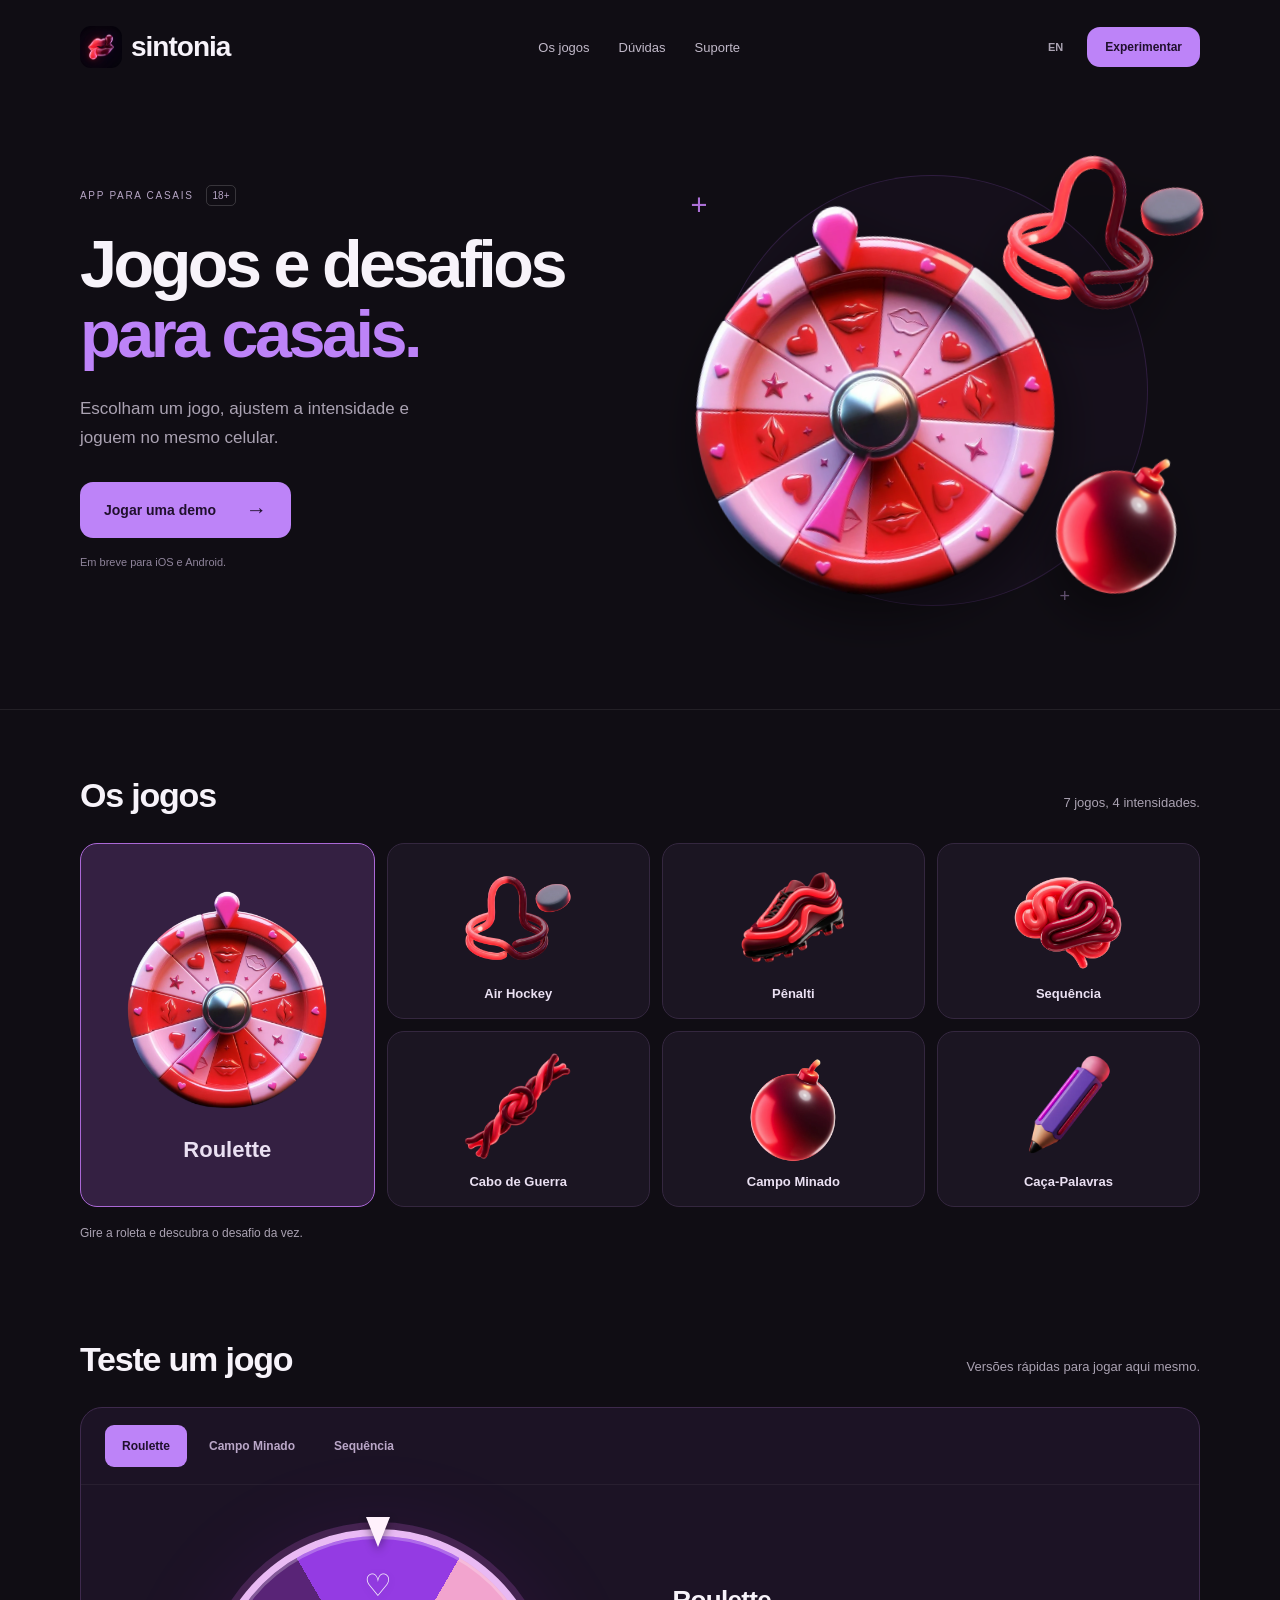
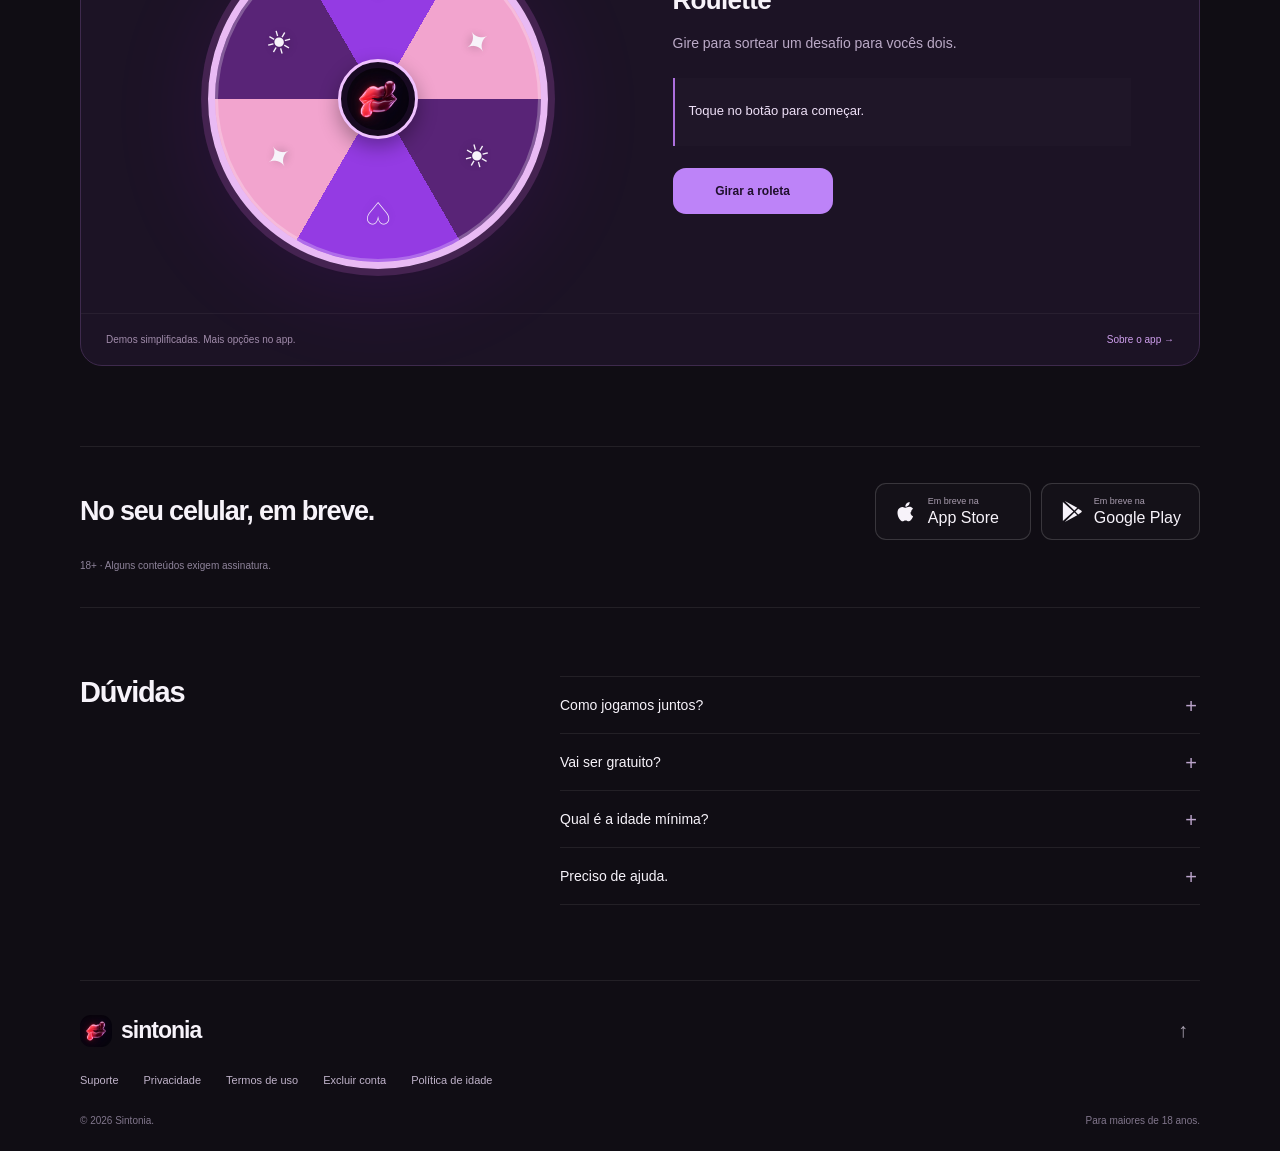
==== commit f1e1d3de: "Simplify landing page with game artwork and concise content" ====
--- a/index.html
+++ b/index.html
@@ -3,13 +3,13 @@
 <head>
   <meta charset="utf-8">
   <meta name="viewport" content="width=device-width, initial-scale=1">
-  <meta name="theme-color" content="#f7f5f0">
-  <title>Sintonia — Um celular. Dois jogadores. Zero rotina.</title>
+  <meta name="theme-color" content="#100d14">
+  <title>Sintonia — Jogos para casais</title>
   <meta name="description" content="Minijogos e desafios para jogar a dois. Conheça o Sintonia, o app para casais maiores de 18 anos. Em breve no iOS e Android.">
   <link rel="canonical" href="https://www.sintonia.app.br/">
   <meta property="og:type" content="website">
-  <meta property="og:title" content="Sintonia — A próxima rodada é de vocês.">
-  <meta property="og:description" content="Um celular. Dois jogadores. Zero rotina. Conheça o app de minijogos e desafios para casais.">
+  <meta property="og:title" content="Sintonia — Jogos para casais">
+  <meta property="og:description" content="Sete minijogos e desafios para jogar a dois. Em breve no iOS e Android.">
   <meta property="og:url" content="https://www.sintonia.app.br/">
   <meta property="og:image" content="https://www.sintonia.app.br/assets/app-icon.webp">
   <link rel="icon" href="assets/favicon.png">
@@ -22,75 +22,56 @@
   <script src="assets/demos.js" defer></script>
 </head>
 <body>
-  <div class="scroll-progress" aria-hidden="true"></div>
   <a class="skip" href="#main" data-i18n="skip">Pular para o conteúdo</a>
   <header class="header wrap">
-    <a class="brand" href="/" aria-label="Sintonia — início"><img src="assets/app-icon.webp" width="42" height="42" alt=""><span>sintonia<span class="brand-dot">.</span></span></a>
-    <nav aria-label="Principal"><a href="#jogos" data-i18n="navGames">Os jogos</a><a href="#experimentar" data-i18n="navPlay">Jogue agora</a><a href="/suporte" data-i18n="support">Suporte</a></nav>
-    <div class="header-actions"><button class="language" type="button" aria-label="Switch to English">EN</button><a class="button button-small" href="#download" data-i18n="navApp">Quero conhecer ↗</a></div>
+    <a class="brand" href="/" aria-label="Sintonia — início"><img src="assets/app-icon.webp" width="42" height="42" alt=""><span>sintonia</span></a>
+    <nav aria-label="Principal"><a href="#jogos" data-i18n="navGames">Os jogos</a><a href="#duvidas" data-i18n="navFaq">Dúvidas</a><a href="/suporte" data-i18n="support">Suporte</a></nav>
+    <div class="header-actions"><button class="language" type="button" aria-label="Switch to English">EN</button><a class="button button-small" href="#experimentar" data-i18n="navApp">Experimentar</a></div>
   </header>
   <main id="main">
     <section class="hero wrap" aria-labelledby="hero-title">
       <div class="hero-copy">
-        <p class="eyebrow"><span class="status-dot"></span><span data-i18n="eyebrow">O APP PARA JOGAR A DOIS</span><span class="age">18+</span></p>
-        <h1 id="hero-title"><span data-i18n="hero1">Um celular.</span><span data-i18n="hero2">Dois jogadores.</span><span class="purple" data-i18n="hero3">Zero rotina.</span></h1>
-        <p class="hero-description" data-i18n="heroDescription">Um pouquinho de competição. Uma boa dose de conexão. Minijogos e desafios para transformar qualquer noite na noite de vocês.</p>
-        <a href="#experimentar" class="button hero-button"><span data-i18n="heroCta">Experimentem uma partida</span><span aria-hidden="true">↗</span></a>
-        <p class="availability"><svg aria-hidden="true" viewBox="0 0 24 24"><rect x="6.5" y="2" width="11" height="20" rx="3"/><path d="M10 18h4"/></svg><span data-i18n="coming">Em breve para iPhone e Android</span></p>
+        <p class="hero-label"><span data-i18n="eyebrow">APP PARA CASAIS</span><span class="age">18+</span></p>
+        <h1 id="hero-title" data-i18n="heroTitle">Jogos e desafios<br><span>para casais.</span></h1>
+        <p class="hero-description" data-i18n="heroDescription">Escolham um jogo, ajustem a intensidade e joguem no mesmo celular.</p>
+        <a href="#experimentar" class="button hero-button" data-i18n="heroCta">Jogar uma demo <span aria-hidden="true">→</span></a>
+        <p class="availability" data-i18n="coming">Em breve para iOS e Android.</p>
       </div>
-      <div class="hero-art">
-        <div class="orbit orbit-one" aria-hidden="true"></div><div class="orbit orbit-two" aria-hidden="true"></div>
-        <img class="floating floating-roulette" src="assets/game-roulette.webp" alt="" width="230" height="230" fetchpriority="high">
-        <img class="floating floating-mines" src="assets/game-mines.webp" alt="" width="160" height="160">
-        <div class="art-note" aria-hidden="true"><span>♡</span><span data-i18n="artNote">o date ganhou<br>uma nova fase.</span></div>
-        <div class="phone real-phone" aria-label="Tela real do aplicativo Sintonia">
-          <img class="real-screen" src="assets/app-screen-home.png" width="356" height="677" alt="Tela real do Sintonia, com painel do casal, personagem roxo e jogo Roulette" fetchpriority="high">
-        </div>
-        <p class="art-caption" data-i18n="illustration">Tela real do aplicativo</p>
-      </div>
-    </section>
-    <div class="intro-strip"><div class="wrap"><span data-i18n="strip1">Mais risadas.</span><span aria-hidden="true">✳</span><span data-i18n="strip2">Mais frio na barriga.</span><span aria-hidden="true">✳</span><span data-i18n="strip3">Mais vocês.</span></div></div>
-    <section class="scroll-story" aria-labelledby="story-title">
-      <div class="story-sticky">
-        <div class="story-glow" aria-hidden="true"></div>
-        <div class="story-top wrap"><p class="eyebrow" data-i18n="storyEyebrow">É ASSIM QUE A ROTINA FICA PRA TRÁS</p><button class="motion-toggle" type="button" aria-pressed="true">Animações ligadas</button></div>
-        <div class="story-layout wrap">
-          <div class="story-copy"><span class="story-count" aria-hidden="true">01 — 03</span><h2 id="story-title" data-i18n="storyTitle">Abriu o app.<br>Mudou o clima.</h2><p data-i18n="storyDescription">Sete jogos. Uma companhia favorita.<br>E um universo inteiro para descobrir a dois.</p><div class="story-steps"><p class="is-current"><span>01</span><span data-i18n="story1">Encontrem seu jogo.</span></p><p><span>02</span><span data-i18n="story2">Escolham a intensidade.</span></p><p><span>03</span><span data-i18n="story3">Deixem a partida acontecer.</span></p></div><a href="#experimentar" class="story-link" data-i18n="storyCta">Já quero jogar ↓</a></div>
-          <div class="story-device-area"><div class="story-ring ring-a" aria-hidden="true"></div><div class="story-ring ring-b" aria-hidden="true"></div><img class="story-float sf-one" src="assets/game-penalty.webp" alt="" width="180" height="180" loading="lazy"><img class="story-float sf-two" src="assets/game-tug.webp" alt="" width="160" height="160" loading="lazy"><img class="story-float sf-three" src="assets/game-words.webp" alt="" width="145" height="145" loading="lazy"><div class="story-phone"><div class="story-screen-track"><img src="assets/app-screen-games.png" width="324" height="690" alt="Jogos reais do Sintonia: Air Hockey, Pênalti, Sequência, Cabo de Guerra e Campo Minado" loading="lazy"><img src="assets/app-screen-words.png" width="362" height="175" alt="Caça-Palavras no aplicativo Sintonia" loading="lazy"></div></div><p class="story-caption" data-i18n="realScreens">Capturas reais do aplicativo</p></div>
-        </div><div class="story-bottom wrap"><span data-i18n="scrollHint">CONTINUE ROLANDO PARA EXPLORAR</span><div class="story-meter" aria-hidden="true"><i></i></div><span aria-hidden="true">↓</span></div>
+      <div class="hero-art" aria-hidden="true">
+        <div class="art-orbit"></div>
+        <img class="hero-piece piece-roulette" src="assets/game-roulette.webp" width="480" height="480" alt="" fetchpriority="high">
+        <img class="hero-piece piece-hockey" src="assets/game-hockey.webp" width="240" height="240" alt="">
+        <img class="hero-piece piece-mines" src="assets/game-mines.webp" width="190" height="190" alt="">
+        <span class="art-plus plus-one">+</span><span class="art-plus plus-two">+</span>
       </div>
     </section>
     <section class="games-section" id="jogos" aria-labelledby="games-title">
       <div class="wrap">
-        <div class="section-heading"><div><p class="eyebrow" data-i18n="gamesEyebrow">O PRÓXIMO DATE COMEÇA AQUI</p><h2 id="games-title" data-i18n="gamesTitle">Um jogo puxa o outro.</h2></div><p data-i18n="gamesDescription">Disputem a partida.<br>Compartilhem o momento.</p></div>
+        <div class="section-heading"><h2 id="games-title" data-i18n="gamesTitle">Os jogos</h2><p data-i18n="gamesDescription">7 jogos, 4 intensidades.</p></div>
         <div class="game-tabs" role="tablist" aria-label="Os sete jogos do Sintonia">
-<button class="game-card selected" type="button" role="tab" aria-selected="true" aria-controls="game-description" id="tab-roulette" data-game="roulette" tabindex="0"><span class="card-number">01 /</span><img src="assets/game-roulette.webp" width="260" height="260" alt="" loading="lazy"><span class="card-title"><span data-i18n="roulette">Roulette</span><span class="card-arrow" aria-hidden="true">↗</span></span></button>
-<button class="game-card " type="button" role="tab" aria-selected="false" aria-controls="game-description" id="tab-hockey" data-game="hockey" tabindex="-1"><span class="card-number">02 /</span><img src="assets/game-hockey.webp" width="260" height="260" alt="" loading="lazy"><span class="card-title">Air Hockey<span class="card-arrow" aria-hidden="true">↗</span></span></button>
-<button class="game-card " type="button" role="tab" aria-selected="false" aria-controls="game-description" id="tab-penalty" data-game="penalty" tabindex="-1"><span class="card-number">03 /</span><img src="assets/game-penalty.webp" width="260" height="260" alt="" loading="lazy"><span class="card-title"><span data-i18n="penalty">Pênalti</span><span class="card-arrow" aria-hidden="true">↗</span></span></button>
-<button class="game-card " type="button" role="tab" aria-selected="false" aria-controls="game-description" id="tab-sequence" data-game="sequence" tabindex="-1"><span class="card-number">04 /</span><img src="assets/game-sequence.webp" width="260" height="260" alt="" loading="lazy"><span class="card-title"><span data-i18n="sequence">Sequência</span><span class="card-arrow" aria-hidden="true">↗</span></span></button>
-<button class="game-card " type="button" role="tab" aria-selected="false" aria-controls="game-description" id="tab-tug" data-game="tug" tabindex="-1"><span class="card-number">05 /</span><img src="assets/game-tug.webp" width="260" height="260" alt="" loading="lazy"><span class="card-title"><span data-i18n="tug">Cabo de Guerra</span><span class="card-arrow" aria-hidden="true">↗</span></span></button>
-<button class="game-card " type="button" role="tab" aria-selected="false" aria-controls="game-description" id="tab-mines" data-game="mines" tabindex="-1"><span class="card-number">06 /</span><img src="assets/game-mines.webp" width="260" height="260" alt="" loading="lazy"><span class="card-title"><span data-i18n="mines">Campo Minado</span><span class="card-arrow" aria-hidden="true">↗</span></span></button>
-<button class="game-card " type="button" role="tab" aria-selected="false" aria-controls="game-description" id="tab-words" data-game="words" tabindex="-1"><span class="card-number">07 /</span><img src="assets/game-words.webp" width="260" height="260" alt="" loading="lazy"><span class="card-title"><span data-i18n="words">Caça-Palavras</span><span class="card-arrow" aria-hidden="true">↗</span></span></button>
+<button class="game-card selected" type="button" role="tab" aria-selected="true" aria-controls="game-description" id="tab-roulette" data-game="roulette" tabindex="0"><img src="assets/game-roulette.webp" width="260" height="260" alt="" loading="lazy"><span class="card-title"><span data-i18n="roulette">Roulette</span></span></button>
+<button class="game-card " type="button" role="tab" aria-selected="false" aria-controls="game-description" id="tab-hockey" data-game="hockey" tabindex="-1"><img src="assets/game-hockey.webp" width="260" height="260" alt="" loading="lazy"><span class="card-title">Air Hockey</span></button>
+<button class="game-card " type="button" role="tab" aria-selected="false" aria-controls="game-description" id="tab-penalty" data-game="penalty" tabindex="-1"><img src="assets/game-penalty.webp" width="260" height="260" alt="" loading="lazy"><span class="card-title"><span data-i18n="penalty">Pênalti</span></span></button>
+<button class="game-card " type="button" role="tab" aria-selected="false" aria-controls="game-description" id="tab-sequence" data-game="sequence" tabindex="-1"><img src="assets/game-sequence.webp" width="260" height="260" alt="" loading="lazy"><span class="card-title"><span data-i18n="sequence">Sequência</span></span></button>
+<button class="game-card " type="button" role="tab" aria-selected="false" aria-controls="game-description" id="tab-tug" data-game="tug" tabindex="-1"><img src="assets/game-tug.webp" width="260" height="260" alt="" loading="lazy"><span class="card-title"><span data-i18n="tug">Cabo de Guerra</span></span></button>
+<button class="game-card " type="button" role="tab" aria-selected="false" aria-controls="game-description" id="tab-mines" data-game="mines" tabindex="-1"><img src="assets/game-mines.webp" width="260" height="260" alt="" loading="lazy"><span class="card-title"><span data-i18n="mines">Campo Minado</span></span></button>
+<button class="game-card " type="button" role="tab" aria-selected="false" aria-controls="game-description" id="tab-words" data-game="words" tabindex="-1"><img src="assets/game-words.webp" width="260" height="260" alt="" loading="lazy"><span class="card-title"><span data-i18n="words">Caça-Palavras</span></span></button>
         </div>
-        <div class="game-description" id="game-description" role="tabpanel" aria-labelledby="tab-roulette" tabindex="0"><span class="small-spark" aria-hidden="true">✦</span><p id="game-copy">Girem a roleta e deixem o acaso escolher o próximo desafio. A surpresa faz parte da brincadeira.</p><span class="more-games" data-i18n="moreGames">7 jogos. O match é de vocês.</span></div>
+        <div class="game-description" id="game-description" role="tabpanel" aria-labelledby="tab-roulette" tabindex="0"><p id="game-copy">Gire a roleta e descubra o desafio da vez.</p></div>
       </div>
     </section>
     <section class="demo-section wrap" id="experimentar" aria-labelledby="demo-title">
-      <div class="demo-heading"><div><p class="eyebrow" data-i18n="demoEyebrow">PODE TOCAR. É DE VERDADE.</p><h2 id="demo-title" data-i18n="demoTitle">Só uma partidinha?<br>A gente sabe como termina.</h2></div><p data-i18n="demoDescription">Três versões rápidas para sentir o clima.<br>Sem baixar. Sem cadastro. Só jogar.</p></div>
-      <div class="demo-shell"><div class="demo-toolbar"><div class="demo-tabs" role="tablist" aria-label="Demos jogáveis"><button role="tab" id="demo-tab-roulette" aria-selected="true" aria-controls="demo-roulette" data-demo="roulette">Roulette</button><button role="tab" id="demo-tab-mines" aria-selected="false" aria-controls="demo-mines" data-demo="mines" tabindex="-1" data-i18n="mines">Campo Minado</button><button role="tab" id="demo-tab-sequence" aria-selected="false" aria-controls="demo-sequence" data-demo="sequence" tabindex="-1" data-i18n="sequence">Sequência</button></div><span class="demo-label" data-i18n="demoBadge">DEMO WEB · DESAFIOS LEVES</span></div>
-        <div class="demo-panel" id="demo-roulette" role="tabpanel" aria-labelledby="demo-tab-roulette"><div class="roulette-scene"><div class="wheel-pointer" aria-hidden="true"></div><div class="demo-wheel" aria-hidden="true"><span style="--n:0">♡</span><span style="--n:1">✦</span><span style="--n:2">☀</span><span style="--n:3">♡</span><span style="--n:4">✦</span><span style="--n:5">☀</span></div><div class="wheel-hub" aria-hidden="true"><img src="assets/app-icon.webp" width="62" height="62" alt=""></div></div><div class="demo-instructions"><p class="eyebrow" data-i18n="rouletteTag">DEIXEM A SORTE ESCOLHER</p><h3 data-i18n="rouletteTitle">Uma volta.<br>Uma boa surpresa.</h3><p data-i18n="rouletteHint">Girem a roleta para descobrir um desafio leve para fazerem juntos.</p><div class="demo-result" id="roulette-result" role="status" aria-live="polite">O próximo momento de vocês começa com um giro.</div><button class="button demo-primary" id="spin-button" type="button" data-i18n="spin">Girar a roleta ↗</button></div></div>
-        <div class="demo-panel" id="demo-mines" role="tabpanel" aria-labelledby="demo-tab-mines" hidden><div class="mines-scene"><div class="mines-score"><span id="mines-turn">Vez do jogador 1</span><span id="mines-count">0 / 15</span></div><div class="demo-mines-grid" aria-label="Campo Minado: 16 casas"></div></div><div class="demo-instructions"><p class="eyebrow" data-i18n="minesTag">UM TOQUE. UM FRIO NA BARRIGA.</p><h3 data-i18n="minesTitle">Quem vai<br>arriscar primeiro?</h3><p data-i18n="minesHint">Alternem os toques no mesmo celular. Tem uma bomba escondida. Quem encontrar recebe um desafio.</p><div class="demo-result" id="mines-result" role="status" aria-live="polite">Jogador 1, escolha uma casa.</div><button class="button demo-primary" id="reset-mines" type="button" data-i18n="newRound">Nova partida ↻</button></div></div>
-        <div class="demo-panel" id="demo-sequence" role="tabpanel" aria-labelledby="demo-tab-sequence" hidden><div class="sequence-scene"><div class="sequence-score"><span id="sequence-round">RODADA 1</span><span id="sequence-best">RECORDE 0</span></div><div class="sequence-pads" aria-label="Botões da sequência"><button type="button" data-pad="0" aria-label="Botão 1" disabled><span>1</span><i>✦</i></button><button type="button" data-pad="1" aria-label="Botão 2" disabled><span>2</span><i>♡</i></button><button type="button" data-pad="2" aria-label="Botão 3" disabled><span>3</span><i>☀</i></button><button type="button" data-pad="3" aria-label="Botão 4" disabled><span>4</span><i>✳</i></button></div></div><div class="demo-instructions"><p class="eyebrow" data-i18n="sequenceTag">CONECTEM A MEMÓRIA</p><h3 data-i18n="sequenceTitle">Olhou.<br>Lembrou. Tocou.</h3><p data-i18n="sequenceHint">Memorizem a ordem dos botões e repitam. A cada acerto, a sequência cresce. Passem o celular a cada rodada.</p><div class="demo-result" id="sequence-result" role="status" aria-live="polite">Prontos para testar essa sintonia?</div><button class="button demo-primary" id="start-sequence" type="button" data-i18n="startSequence">Começar sequência ↗</button></div></div>
-        <div class="demo-footer"><span data-i18n="demoDisclaimer">Demonstrações simplificadas. A experiência completa está no aplicativo.</span><a href="#download" data-i18n="demoApp">Conheça o app ↗</a></div>
+      <div class="demo-heading"><h2 id="demo-title" data-i18n="demoTitle">Teste um jogo</h2><p data-i18n="demoDescription">Versões rápidas para jogar aqui mesmo.</p></div>
+      <div class="demo-shell"><div class="demo-toolbar"><div class="demo-tabs" role="tablist" aria-label="Demos jogáveis"><button role="tab" id="demo-tab-roulette" aria-selected="true" aria-controls="demo-roulette" data-demo="roulette">Roulette</button><button role="tab" id="demo-tab-mines" aria-selected="false" aria-controls="demo-mines" data-demo="mines" tabindex="-1" data-i18n="mines">Campo Minado</button><button role="tab" id="demo-tab-sequence" aria-selected="false" aria-controls="demo-sequence" data-demo="sequence" tabindex="-1" data-i18n="sequence">Sequência</button></div></div>
+        <div class="demo-panel" id="demo-roulette" role="tabpanel" aria-labelledby="demo-tab-roulette"><div class="roulette-scene"><div class="wheel-pointer" aria-hidden="true"></div><div class="demo-wheel" aria-hidden="true"><span style="--n:0">♡</span><span style="--n:1">✦</span><span style="--n:2">☀</span><span style="--n:3">♡</span><span style="--n:4">✦</span><span style="--n:5">☀</span></div><div class="wheel-hub" aria-hidden="true"><img src="assets/app-icon.webp" width="62" height="62" alt=""></div></div><div class="demo-instructions"><h3 data-i18n="rouletteTitle">Roulette</h3><p data-i18n="rouletteHint">Gire para sortear um desafio para vocês dois.</p><div class="demo-result" id="roulette-result" role="status" aria-live="polite">O próximo momento de vocês começa com um giro.</div><button class="button demo-primary" id="spin-button" type="button" data-i18n="spin">Girar a roleta</button></div></div>
+        <div class="demo-panel" id="demo-mines" role="tabpanel" aria-labelledby="demo-tab-mines" hidden><div class="mines-scene"><div class="mines-score"><span id="mines-turn">Vez do jogador 1</span><span id="mines-count">0 / 15</span></div><div class="demo-mines-grid" aria-label="Campo Minado: 16 casas"></div></div><div class="demo-instructions"><h3 data-i18n="minesTitle">Campo Minado</h3><p data-i18n="minesHint">Toquem uma casa por vez. Quem encontrar a bomba recebe um desafio.</p><div class="demo-result" id="mines-result" role="status" aria-live="polite">Jogador 1, escolha uma casa.</div><button class="button demo-primary" id="reset-mines" type="button" data-i18n="newRound">Nova partida</button></div></div>
+        <div class="demo-panel" id="demo-sequence" role="tabpanel" aria-labelledby="demo-tab-sequence" hidden><div class="sequence-scene"><div class="sequence-score"><span id="sequence-round">RODADA 1</span><span id="sequence-best">RECORDE 0</span></div><div class="sequence-pads" aria-label="Botões da sequência"><button type="button" data-pad="0" aria-label="Botão 1" disabled><span>1</span><i>✦</i></button><button type="button" data-pad="1" aria-label="Botão 2" disabled><span>2</span><i>♡</i></button><button type="button" data-pad="2" aria-label="Botão 3" disabled><span>3</span><i>☀</i></button><button type="button" data-pad="3" aria-label="Botão 4" disabled><span>4</span><i>✳</i></button></div></div><div class="demo-instructions"><h3 data-i18n="sequenceTitle">Sequência</h3><p data-i18n="sequenceHint">Repitam a ordem dos botões. A sequência aumenta a cada rodada.</p><div class="demo-result" id="sequence-result" role="status" aria-live="polite">Prontos para testar essa sintonia?</div><button class="button demo-primary" id="start-sequence" type="button" data-i18n="startSequence">Começar</button></div></div>
+        <div class="demo-footer"><span data-i18n="demoDisclaimer">Demos simplificadas. Mais opções no app.</span><a href="#download" data-i18n="demoApp">Sobre o app →</a></div>
       </div>
     </section>
-    <section class="mood-section wrap" aria-labelledby="mood-title">
-      <div class="mood-copy"><p class="eyebrow" data-i18n="moodEyebrow">NO RITMO DE VOCÊS</p><h2 id="mood-title" data-i18n="moodTitle">A química é de vocês.<br>A intensidade também.</h2><p data-i18n="moodDescription">Do leve ao ousado, escolham o clima antes de começar. O melhor desafio é aquele que os dois topam.</p><div class="intensity-options" role="group" aria-label="Intensidade"><button type="button" data-level="0" aria-pressed="true" data-i18n="level0">Leve</button><button type="button" data-level="1" aria-pressed="false" data-i18n="level1">Esquentando</button><button type="button" data-level="2" aria-pressed="false" data-i18n="level2">Picante</button><button type="button" data-level="3" aria-pressed="false" data-i18n="level3">Enlouquecedor</button></div><p class="mood-hint" data-i18n="moodHint">Toque em uma intensidade e descubra o clima.</p></div>
-      <div class="mood-visual" data-mood="0"><span class="mood-stamp" aria-hidden="true">♡ + ♡</span><img src="assets/couple.webp" width="430" height="300" alt="Dois personagens roxos do Sintonia juntos" loading="lazy"><div class="mood-message" aria-live="polite"><span id="mood-label">LEVE</span><p id="mood-copy">Começa com uma risada.<br>Termina com “só mais uma”.</p></div></div>
-    </section>
-    <section class="download-section wrap" id="download" aria-labelledby="download-title"><div class="download-inner"><img src="assets/app-icon.webp" width="88" height="88" alt="Ícone do Sintonia" loading="lazy"><p class="eyebrow" data-i18n="downloadEyebrow">MENOS DO MESMO. MAIS CONEXÃO.</p><h2 id="download-title" data-i18n="downloadTitle">A próxima rodada<br>é de vocês.</h2><p data-i18n="downloadDescription">Estamos preparando o Sintonia para iOS e Android.<br>Assim que estiver disponível, os links estarão aqui.</p><div class="store-badges"><div class="store-badge" aria-label="App Store — em breve"><svg viewBox="0 0 24 24" aria-hidden="true"><path d="M17.8 12.8c0-2.4 2-3.6 2.1-3.7-1.2-1.8-3.1-2-3.8-2-1.6-.2-3.2 1-4 1-.8 0-2.1-1-3.4-.9-1.7 0-3.3 1-4.2 2.5-1.8 3.1-.5 7.7 1.2 10.2.9 1.2 1.8 2.5 3.1 2.4 1.2 0 1.7-.8 3.3-.8s2 .8 3.4.8c1.4 0 2.2-1.2 3-2.4 1-1.4 1.4-2.8 1.4-2.9-.1 0-2.7-1.1-2.7-4.2zM15.2 5.5c.7-.9 1.3-2.2 1.1-3.5-1.1.1-2.5.8-3.3 1.7-.7.8-1.3 2.1-1.1 3.4 1.2.1 2.5-.6 3.3-1.6z"/></svg><span><small data-i18n="soon">Em breve na</small><strong>App Store</strong></span></div><div class="store-badge" aria-label="Google Play — em breve"><svg viewBox="0 0 24 24" aria-hidden="true"><path d="M3 2 14 12 3 22V2zm12 9 3-3L5 1l10 10zm0 2L5 23l13-7-3-3zm1-1 3 3 3-2c1-.5 1-1.5 0-2l-3-2-3 3z"/></svg><span><small data-i18n="soon">Em breve na</small><strong>Google Play</strong></span></div></div><p class="download-footnote" data-i18n="downloadFootnote">Para maiores de 18 anos. Alguns conteúdos exigem assinatura.</p></div></section>
-    <section class="faq-section wrap" id="duvidas" aria-labelledby="faq-title"><h2 id="faq-title" data-i18n="faqTitle">Antes da primeira partida.</h2><div class="faq-list"><details><summary data-i18n="faq1">Precisamos de dois celulares?</summary><p data-i18n="answer1">Os minijogos são jogados a dois no mesmo celular. Para usar o painel do casal, vocês podem conectar suas contas com um código de convite dentro do app.</p></details><details><summary data-i18n="faq2">O app é gratuito?</summary><p data-i18n="answer2">O Sintonia terá acesso gratuito e conteúdos Premium por assinatura mensal ou anual. Os preços e as condições serão apresentados no app antes da compra.</p></details><details><summary data-i18n="faq3">Para quem é o Sintonia?</summary><p data-i18n="answer3">Para casais maiores de 18 anos que querem se divertir juntos. Vocês escolhem a intensidade e participam apenas dos desafios com que os dois se sentem confortáveis.</p></details><details><summary data-i18n="faq4">Como falar com vocês?</summary><p><span data-i18n="answer4">Acesse nossa </span><a href="/suporte" data-i18n="supportPage">página de suporte</a><span data-i18n="answer4b"> ou escreva para </span><a href="mailto:contato@sintoniaapp.com">contato@sintoniaapp.com</a>.</p></details></div></section>
+    <section class="download-section wrap" id="download" aria-labelledby="download-title"><div class="download-inner"><h2 id="download-title" data-i18n="downloadTitle">No seu celular, em breve.</h2><p data-i18n="downloadDescription">Sintonia para iOS e Android.</p><div class="store-badges"><div class="store-badge" aria-label="App Store — em breve"><svg viewBox="0 0 24 24" aria-hidden="true"><path d="M17.8 12.8c0-2.4 2-3.6 2.1-3.7-1.2-1.8-3.1-2-3.8-2-1.6-.2-3.2 1-4 1-.8 0-2.1-1-3.4-.9-1.7 0-3.3 1-4.2 2.5-1.8 3.1-.5 7.7 1.2 10.2.9 1.2 1.8 2.5 3.1 2.4 1.2 0 1.7-.8 3.3-.8s2 .8 3.4.8c1.4 0 2.2-1.2 3-2.4 1-1.4 1.4-2.8 1.4-2.9-.1 0-2.7-1.1-2.7-4.2zM15.2 5.5c.7-.9 1.3-2.2 1.1-3.5-1.1.1-2.5.8-3.3 1.7-.7.8-1.3 2.1-1.1 3.4 1.2.1 2.5-.6 3.3-1.6z"/></svg><span><small data-i18n="soon">Em breve na</small><strong>App Store</strong></span></div><div class="store-badge" aria-label="Google Play — em breve"><svg viewBox="0 0 24 24" aria-hidden="true"><path d="M3 2 14 12 3 22V2zm12 9 3-3L5 1l10 10zm0 2L5 23l13-7-3-3zm1-1 3 3 3-2c1-.5 1-1.5 0-2l-3-2-3 3z"/></svg><span><small data-i18n="soon">Em breve na</small><strong>Google Play</strong></span></div></div><p class="download-footnote" data-i18n="downloadFootnote">18+ · Alguns conteúdos exigem assinatura.</p></div></section>
+    <section class="faq-section wrap" id="duvidas" aria-labelledby="faq-title"><h2 id="faq-title" data-i18n="faqTitle">Dúvidas</h2><div class="faq-list"><details><summary data-i18n="faq1">Como jogamos juntos?</summary><p data-i18n="answer1">Os jogos são para duas pessoas no mesmo celular. O painel do casal permite conectar as contas com um código de convite.</p></details><details><summary data-i18n="faq2">Vai ser gratuito?</summary><p data-i18n="answer2">Haverá jogos gratuitos e conteúdo Premium por assinatura. Os preços serão informados no app antes da compra.</p></details><details><summary data-i18n="faq3">Qual é a idade mínima?</summary><p data-i18n="answer3">18 anos. Os dois escolhem a intensidade e quais desafios querem fazer.</p></details><details><summary data-i18n="faq4">Preciso de ajuda.</summary><p><span data-i18n="answer4">Acesse nossa </span><a href="/suporte" data-i18n="supportPage">página de suporte</a><span data-i18n="answer4b"> ou escreva para </span><a href="mailto:contato@sintoniaapp.com">contato@sintoniaapp.com</a>.</p></details></div></section>
   </main>
-  <footer class="footer wrap"><div class="footer-top"><a class="brand" href="/" aria-label="Sintonia — início"><img src="assets/app-icon.webp" width="36" height="36" alt=""><span>sintonia<span class="brand-dot">.</span></span></a><p data-i18n="footerTag">Feito para a melhor companhia: a de vocês.</p><a href="#main" class="back-top" aria-label="Voltar ao topo">↑</a></div><nav aria-label="Informações e suporte"><a href="/suporte" data-i18n="support">Suporte</a><a href="/privacidade" data-i18n="privacy">Privacidade</a><a href="/termos" data-i18n="terms">Termos de uso</a><a href="/exclusao-de-conta" data-i18n="deleteAccount">Excluir conta</a><a href="/age-policy" data-i18n="agePolicy">Política de idade</a></nav><div class="footer-bottom"><span>© 2026 Sintonia.</span><span data-i18n="footerAge">Só para adultos. Sempre com consentimento. 18+</span><span data-i18n="madeIn">Feito no Brasil ↗</span></div></footer>
+  <footer class="footer wrap"><div class="footer-top"><a class="brand" href="/" aria-label="Sintonia — início"><img src="assets/app-icon.webp" width="36" height="36" alt=""><span>sintonia</span></a><a href="#main" class="back-top" aria-label="Voltar ao topo">↑</a></div><nav aria-label="Informações e suporte"><a href="/suporte" data-i18n="support">Suporte</a><a href="/privacidade" data-i18n="privacy">Privacidade</a><a href="/termos" data-i18n="terms">Termos de uso</a><a href="/exclusao-de-conta" data-i18n="deleteAccount">Excluir conta</a><a href="/age-policy" data-i18n="agePolicy">Política de idade</a></nav><div class="footer-bottom"><span>© 2026 Sintonia.</span><span data-i18n="footerAge">Para maiores de 18 anos.</span></div></footer>
 </body>
 </html>
--- a/assets/home.css
+++ b/assets/home.css
@@ -1,10 +1,13 @@
-:root{--paper:#f7f5f0;--ink:#201b28;--purple:#7d42e8;--muted:#706b78;--line:#dfdce3;--lavender:#e6dafb;--font:Arial,Helvetica,sans-serif}
-*{box-sizing:border-box}html{scroll-behavior:smooth;scroll-padding-top:32px}body{margin:0;background:var(--paper);color:var(--ink);font-family:var(--font);-webkit-font-smoothing:antialiased}a{color:inherit;text-decoration:none}button{font:inherit;cursor:pointer}img{display:block;max-width:100%;height:auto}button,a{-webkit-tap-highlight-color:transparent}button:focus-visible,a:focus-visible,summary:focus-visible,[tabindex]:focus-visible{outline:3px solid #aa76ff;outline-offset:6px}.wrap{width:min(1240px,calc(100% - 96px));margin-inline:auto}.skip{position:absolute;left:24px;top:-100px;padding:16px;background:var(--ink);color:white;z-index:100}.skip:focus{top:12px}.header{height:104px;display:flex;align-items:center;justify-content:space-between;gap:25px}.brand{display:inline-flex;align-items:center;gap:10px;font-weight:800;font-size:29px;letter-spacing:-1.3px}.brand img{border-radius:12px}.brand-dot{color:var(--purple)}.header nav{display:flex;gap:32px;font-size:14px;font-weight:600}.header nav a:hover,.footer nav a:hover{color:var(--purple)}.header-actions{display:flex;gap:22px;align-items:center}.language{background:transparent;border:0;padding:10px 0;font-weight:700;font-size:12px;letter-spacing:1px}.button{display:inline-flex;align-items:center;justify-content:center;gap:25px;background:var(--ink);color:white;border-radius:100px;padding:20px 27px;font-weight:700;font-size:15px;transition:transform .2s,background .2s}.button:hover{background:var(--purple);transform:translateY(-3px)}.button-small{font-size:13px;padding:14px 22px}.hero{min-height:730px;display:grid;grid-template-columns:1.1fr 1fr;align-items:center;gap:20px;padding-top:30px;padding-bottom:70px}.eyebrow{font-size:10px;letter-spacing:2px;font-weight:700;line-height:1.5;display:flex;align-items:center;gap:10px;margin:0 0 25px}.status-dot{width:7px;height:7px;background:var(--purple);border-radius:50%}.age{border:1px solid #c6becf;padding:3px 6px;border-radius:5px;font-size:9px;letter-spacing:0;margin-left:2px}h1{margin:0;font-size:clamp(54px,5.4vw,78px);line-height:1.02;letter-spacing:-5px;font-weight:800}h1>span{display:block}.purple{color:var(--purple)}.hero-description{max-width:420px;font-size:17px;line-height:1.75;color:var(--muted);margin:28px 0 30px}.hero-button>span:last-child{font-size:23px;line-height:1}.availability{display:flex;align-items:center;gap:7px;color:var(--muted);font-size:12px;margin-top:18px}.availability svg{width:16px;height:16px;fill:none;stroke:currentColor;stroke-width:1.5}.hero-art{position:relative;height:650px;display:grid;place-items:center;isolation:isolate}.hero-art:before{content:'';position:absolute;width:530px;height:530px;border-radius:50%;background:#e5d8fa;z-index:-2;left:50%;top:50%;transform:translate(-50%,-50%)}.orbit{position:absolute;width:620px;height:250px;border:1px solid #cab9e5;border-radius:50%;transform:rotate(-35deg);z-index:-1;pointer-events:none}.orbit-two{transform:rotate(45deg);width:620px;height:300px}.phone{width:284px;height:582px;border:6px solid #302b34;outline:1px solid #968d9c;border-radius:43px;background:#100d18;color:white;transform:rotate(7deg);box-shadow:14px 24px 45px #28154133,inset 0 0 0 2px #08070a;position:relative;overflow:hidden}.phone-camera{position:absolute;top:10px;left:50%;transform:translateX(-50%);height:21px;width:77px;background:#000;border-radius:20px;z-index:2}.phone-status{padding:18px 21px 0;display:flex;justify-content:space-between;font-size:9px;font-weight:bold}.phone-content{padding:23px 15px 0}.phone-brand{display:flex;align-items:center;gap:7px;font-size:11px;letter-spacing:2px}.phone-brand img{border-radius:9px}.phone-brand>span{margin-left:auto;color:#cb9cfc;font-size:23px}.phone-kicker{font-size:7px;color:#b892e3;letter-spacing:1.6px;margin:27px 0 8px}.phone-title{font-size:29px;letter-spacing:-1px;font-weight:800;margin:0}.phone-subtitle{font-size:8px;color:#bcb0cd;margin:7px 0 20px}.phone-games{display:grid;grid-template-columns:1fr 1fr;gap:9px}.phone-game{background:linear-gradient(145deg,#30203d,#1b1627);border:1px solid #59406d66;border-radius:15px;min-height:145px;padding:8px 8px 12px;text-align:center}.phone-game img{height:100px;width:100%;object-fit:contain;filter:drop-shadow(0 5px 8px #07040b55)}.phone-game strong{display:block;font-size:11px;letter-spacing:-.2px}.phone-game span{display:block;font-size:6.5px;color:#bcb0cd;margin-top:5px}.phone-nav{display:flex;justify-content:space-between;border-top:1px solid #ffffff12;margin-top:19px;padding:14px 7px;font-size:10px;color:#887b96}.phone-nav span span{font-size:8px}.phone-nav .active{color:#d2a4ff}.phone-home{height:4px;width:90px;position:absolute;bottom:9px;left:50%;transform:translateX(-50%);background:white;border-radius:5px}.floating{position:absolute;z-index:3;filter:drop-shadow(0 15px 12px #54347829);pointer-events:none}.floating-roulette{width:200px;left:-36px;bottom:65px;transform:rotate(-20deg)}.floating-mines{width:133px;right:-2px;top:50px;transform:rotate(14deg)}.art-note{position:absolute;left:0;top:46px;transform:rotate(-10deg);font-size:15px;line-height:1.35;font-weight:600;letter-spacing:-.4px}.art-note>span:first-child{display:block;color:var(--purple);font-size:36px;line-height:1.1}.art-caption{position:absolute;bottom:-10px;font-size:10px;color:#82798d}.intro-strip{border-top:1px solid var(--line);border-bottom:1px solid var(--line)}.intro-strip .wrap{display:flex;justify-content:space-between;align-items:center;gap:24px;padding-block:29px;font-size:20px;letter-spacing:-.5px;font-weight:700}.intro-strip [aria-hidden]{color:var(--purple);font-size:25px}.games-section{background:#1e1926;color:var(--paper);padding:82px 0 26px}.section-heading{display:flex;justify-content:space-between;align-items:flex-end;gap:25px;margin-bottom:36px}.section-heading .eyebrow{color:#bda0e9;margin-bottom:15px}h2{font-size:clamp(33px,3.2vw,47px);letter-spacing:-2px;line-height:1.08;margin:0;font-weight:750}.section-heading>p{font-size:15px;line-height:1.6;color:#b7adbf;margin:0 0 3px}.game-tabs{display:grid;grid-template-columns:repeat(4,1fr);gap:15px}.game-card{text-align:left;position:relative;background:#2d2736;border:1px solid #453c50;border-radius:19px;padding:20px 21px 21px;color:var(--paper);transition:background .2s,transform .2s,border-color .2s;min-width:0}.game-card:hover{transform:translateY(-5px);border-color:#aa81e0}.game-card.selected{background:#e5d7f8;color:#332040;border-color:#e5d7f8}.card-number{font-size:10px;font-weight:700;letter-spacing:1px;opacity:.65}.game-card img{height:190px;width:100%;object-fit:contain;transition:transform .3s}.game-card:hover img{transform:rotate(-6deg) scale(1.04)}.card-title{display:flex;align-items:center;justify-content:space-between;gap:8px;font-size:18px;font-weight:700;letter-spacing:-.6px;margin-top:5px}.card-arrow{font-size:20px;font-weight:400}.game-description{display:flex;align-items:center;gap:17px;min-height:91px}.small-spark{font-size:25px;color:#c8a4fc}.game-description p{font-size:13px;line-height:1.65;color:#cfc3dc;max-width:710px}.more-games{margin-left:auto;white-space:nowrap;font-size:11px;color:#a99bb7}.mood-section{display:grid;grid-template-columns:1fr 1fr;gap:80px;padding-block:108px;align-items:center}.mood-copy .eyebrow{color:var(--purple);margin-bottom:18px}.mood-copy>p:not(.eyebrow):not(.mood-hint){font-size:16px;line-height:1.75;color:var(--muted);max-width:430px;margin:24px 0}.intensity-options{display:flex;gap:6px;flex-wrap:wrap}.intensity-options button{font-size:11px;font-weight:600;border:1px solid #d8d0df;color:#706579;background:transparent;border-radius:99px;padding:11px 13px;transition:background .2s,color .2s}.intensity-options button[aria-pressed=true]{background:var(--ink);color:white;border-color:var(--ink)}.mood-hint{font-size:11px;color:var(--muted);margin-top:15px}.mood-visual{border-radius:28px;background:#eee3fa;position:relative;min-height:408px;display:flex;flex-direction:column;align-items:center;justify-content:flex-end;overflow:hidden;transition:background .35s}.mood-visual[data-mood="1"]{background:#ffe5cc}.mood-visual[data-mood="2"]{background:#f6d4df}.mood-visual[data-mood="3"]{background:#d2b7f4}.mood-visual>img{width:90%;height:264px;object-fit:contain;position:relative;z-index:1}.mood-stamp{position:absolute;left:24px;top:16px;color:#b38bc9;letter-spacing:-4px;font-size:42px;font-weight:700;transform:rotate(-9deg)}.mood-message{text-align:center;position:relative;z-index:2;padding:2px 24px 31px;min-height:120px}.mood-message>span{font-size:9px;letter-spacing:2px;font-weight:700;color:#6f4a88}.mood-message p{font-size:22px;line-height:1.25;letter-spacing:-.7px;font-weight:700;margin:10px 0 0}.download-section{padding-bottom:94px}.download-inner{background:#e6daf7;border-radius:30px;padding:65px 25px 50px;text-align:center;position:relative;overflow:hidden}.download-inner>img{margin:0 auto 25px;border-radius:22px;box-shadow:0 10px 20px #52357723;transform:rotate(-9deg)}.download-inner .eyebrow{justify-content:center;font-size:9px;color:#70548c;margin-bottom:18px}.download-inner h2{font-size:clamp(45px,5vw,65px);letter-spacing:-3px}.download-inner>p:not(.eyebrow):not(.download-footnote){color:#6f617d;font-size:14px;line-height:1.75;margin:23px 0}.store-badges{display:flex;gap:12px;justify-content:center;flex-wrap:wrap}.store-badge{background:var(--ink);color:white;display:flex;align-items:center;text-align:left;gap:12px;border:1px solid #48404e;border-radius:12px;padding:13px 21px;min-width:183px}.store-badge svg{width:25px;height:28px;fill:currentColor}.store-badge small{display:block;font-size:9px;margin-bottom:3px;color:#d3cbd9}.store-badge strong{font-size:19px;letter-spacing:-.5px;font-weight:600}.download-inner .download-footnote{font-size:10px;color:#79688b;margin:21px 0 0}.faq-section{display:grid;grid-template-columns:.9fr 1.1fr;gap:85px;padding-bottom:93px}.faq-section h2{font-size:36px;max-width:310px;line-height:1.15}.faq-list details{border-bottom:1px solid var(--line)}.faq-list details:first-child{border-top:1px solid var(--line)}summary{list-style:none;cursor:pointer;padding:23px 32px 23px 0;position:relative;font-size:15px;font-weight:600;line-height:1.5}summary::-webkit-details-marker{display:none}summary:after{content:'+';position:absolute;right:3px;top:21px;font-size:22px;font-weight:400;color:var(--purple)}details[open] summary:after{content:'−'}.faq-list details p{font-size:14px;line-height:1.8;color:var(--muted);margin:0 25px 23px 0}.faq-list a{text-decoration:underline;text-underline-offset:3px}.footer{border-top:1px solid var(--line);padding-top:32px}.footer-top{display:flex;align-items:center;gap:35px}.footer-top .brand{font-size:26px}.footer-top p{font-size:13px;color:var(--muted)}.back-top{margin-left:auto;border:1px solid #d1c9db;border-radius:50%;height:38px;width:38px;display:grid;place-items:center;font-size:20px}.footer nav{display:flex;gap:25px;flex-wrap:wrap;margin:30px 0;font-size:12px}.footer-bottom{border-top:1px solid var(--line);display:flex;justify-content:space-between;gap:20px;padding:21px 0 30px;font-size:10px;color:var(--muted)}
-@media(min-width:1600px){.hero{min-height:790px}.hero-art{height:670px}}
-@media(max-width:1100px){.wrap{width:calc(100% - 64px)}h1{font-size:60px;letter-spacing:-3.8px}.hero{gap:0;min-height:690px}.hero-art{transform:scale(.88);transform-origin:center;width:100%}.hero-art:before{width:460px;height:460px}.orbit{width:510px}.floating-roulette{left:-23px}.floating-mines{right:-25px}.art-note{left:-20px}.game-card{padding:15px}.game-card img{height:156px}.card-title{font-size:15px}.mood-section{gap:40px}.header nav{gap:22px}.more-games{display:none}}
-@media(max-width:800px){.wrap{width:calc(100% - 40px)}.header{height:83px}.header nav{display:none}.brand{font-size:26px}.brand img{width:35px;height:35px}.header-actions{gap:16px}.button-small{padding:12px 16px;font-size:11px}.hero{grid-template-columns:1fr;padding-top:42px;padding-bottom:42px;gap:8px;text-align:center;overflow:hidden;width:100%}.hero-copy{padding:0 24px}.hero .eyebrow{justify-content:center;font-size:9px;margin-bottom:21px}h1{font-size:clamp(49px,8.8vw,72px);letter-spacing:-3.3px}.hero-description{max-width:410px;margin:24px auto;font-size:15px;line-height:1.7}.hero-button{font-size:13px;padding:17px 22px;gap:20px}.availability{justify-content:center;font-size:11px}.hero-art{height:605px;width:min(530px,100%);margin:auto;transform:scale(.92)}.hero-art:before{width:440px;height:440px}.floating-roulette{width:176px;left:0;bottom:76px}.floating-mines{right:0;top:40px;width:123px}.art-note{left:8px;top:28px}.orbit{max-width:590px;width:110%}.phone{transform:rotate(6deg)}.art-caption{bottom:-10px}.intro-strip .wrap{font-size:15px;gap:10px;padding-block:22px}.intro-strip [aria-hidden]{font-size:17px}.games-section{padding-top:51px}.section-heading{align-items:flex-start;flex-direction:column;gap:16px;margin-bottom:27px}.section-heading>p br{display:none}.section-heading>p{font-size:14px}.section-heading .eyebrow{font-size:9px}h2{font-size:36px;letter-spacing:-1.6px}.game-tabs{grid-template-columns:repeat(2,1fr);gap:12px}.game-card img{height:175px}.game-card{border-radius:16px;padding:15px}.card-title{font-size:17px}.game-description{min-height:110px;gap:12px}.game-description p{font-size:12px}.mood-section{grid-template-columns:1fr;gap:29px;padding-block:66px}.mood-copy>p:not(.eyebrow):not(.mood-hint){font-size:15px;max-width:480px}.mood-visual{min-height:390px;max-width:550px;width:100%;margin:auto}.intensity-options button{font-size:11px;padding:11px 12px}.download-section{padding-bottom:63px}.download-inner{padding-top:43px;border-radius:24px}.download-inner h2{font-size:49px}.download-inner>p:not(.eyebrow):not(.download-footnote){font-size:13px}.faq-section{grid-template-columns:1fr;gap:29px;padding-bottom:55px}.faq-section h2{font-size:33px;max-width:100%}.footer-top{gap:15px;flex-wrap:wrap}.footer-top p{order:3;width:100%;margin:0;font-size:12px}.footer nav{gap:16px;font-size:11px}.footer-bottom{flex-wrap:wrap;gap:13px;font-size:9px}.footer-bottom>span:nth-child(2){order:3;width:100%}.footer-bottom>span:last-child{margin-left:auto}}
-@media(max-width:420px){.hero-art{transform:scale(.83);height:575px;margin-block:-10px -18px}.art-note{left:-8px;font-size:13px}.floating-roulette{width:163px;left:-26px;bottom:56px}.floating-mines{right:-20px;width:120px;top:20px}.intro-strip .wrap{font-size:12px;gap:5px}.game-card img{height:139px}.card-title{font-size:15px}.store-badges{gap:8px}.store-badge{min-width:0;padding:12px 14px;gap:9px}.store-badge strong{font-size:17px}.store-badge svg{width:22px}.mood-visual{min-height:360px}.mood-visual>img{height:235px}.intensity-options{gap:5px}.intensity-options button{font-size:10px;padding:11px 10px}.header-actions{gap:13px}.button-small{font-size:10px;padding:12px 13px}.brand{font-size:24px}.header{gap:12px}}
-@media(prefers-reduced-motion:reduce){html{scroll-behavior:auto}*,*:before,*:after{transition:none!important;animation:none!important}}
-@media(max-width:800px){h1{font-size:clamp(36px,10.4vw,64px);letter-spacing:-2.3px}}
-@media(max-width:420px){.art-note{display:none}}
-@media(max-width:350px){.header .brand{font-size:21px;gap:7px}.header .brand img{width:30px;height:30px}.header-actions{gap:9px}.button-small{padding:11px 10px;font-size:9px}.hero-copy{padding-inline:20px}.intensity-options button{padding:10px 8px;font-size:9px}.card-title{font-size:13px}.game-card img{height:120px}.intro-strip .wrap{font-size:10px}.store-badge{padding:11px 12px}.store-badge strong{font-size:15px}}
+:root{--bg:#100d14;--ink:#f7f3fa;--muted:#aaa2b2;--purple:#bd83f8;--line:#ffffff14;font-family:Arial,Helvetica,sans-serif;color-scheme:dark}
+*{box-sizing:border-box}html{scroll-behavior:smooth;scroll-padding-top:30px}body{margin:0;background:var(--bg);color:var(--ink);-webkit-font-smoothing:antialiased}a{color:inherit;text-decoration:none}button{font:inherit;cursor:pointer}img{display:block;max-width:100%;height:auto}button,a{-webkit-tap-highlight-color:transparent}[hidden]{display:none!important}button:focus-visible,a:focus-visible,summary:focus-visible,[tabindex]:focus-visible{outline:3px solid var(--purple);outline-offset:5px}.wrap{width:min(1120px,calc(100% - 80px));margin-inline:auto}.skip{position:absolute;top:-100px;left:20px;padding:15px;background:var(--purple);color:var(--bg);z-index:10}.skip:focus{top:10px}
+.header{height:94px;display:flex;align-items:center;justify-content:space-between;gap:24px}.brand{display:inline-flex;align-items:center;gap:9px;font-size:28px;font-weight:800;letter-spacing:-1px}.brand img{border-radius:11px}.header nav{display:flex;gap:29px;font-size:13px;color:#c1b9c9}.header nav a:hover,.footer a:hover{color:var(--purple)}.header-actions{display:flex;gap:24px;align-items:center}.language{border:0;background:none;color:var(--muted);font-size:11px;font-weight:700;padding:12px 0}.button{display:inline-flex;justify-content:center;align-items:center;gap:30px;min-height:52px;padding:16px 24px;border:0;border-radius:13px;background:var(--purple);color:#20102d;font-size:14px;font-weight:700;transition:background .2s,transform .2s}.button:hover{background:#cea1fa;transform:translateY(-2px)}.button-small{min-height:40px;padding:12px 18px;font-size:12px}
+.hero{display:grid;grid-template-columns:1.1fr 1fr;align-items:center;gap:28px;min-height:615px;padding-block:40px 90px}.hero-copy{position:relative;z-index:2}.hero-label{display:flex;align-items:center;gap:12px;font-size:10px;letter-spacing:1.7px;color:#b7a6c6;margin:0 0 24px}.age{border:1px solid #ffffff2b;border-radius:5px;padding:4px 6px;font-size:10px;letter-spacing:0}h1{font-size:clamp(50px,5.2vw,70px);font-weight:800;letter-spacing:-3.5px;line-height:1.04;margin:0}h1 span{color:var(--purple)}.hero-description{max-width:375px;color:var(--muted);font-size:17px;line-height:1.7;margin:26px 0 29px}.hero-button span{font-size:21px;font-weight:400}.availability{font-size:11px;color:#8f849b;margin:18px 0 0}.hero-art{height:480px;position:relative;--shift:0;isolation:isolate}.art-orbit{position:absolute;width:83%;aspect-ratio:1;border-radius:50%;border:1px solid #9b58d331;top:8%;left:7%;background:#7942aa0d;z-index:-1}.hero-piece{position:absolute;object-fit:contain;filter:drop-shadow(0 22px 27px #0007);will-change:transform}.piece-roulette{width:80%;left:-3%;top:12%;transform:translateY(calc(var(--shift)*-25px)) rotate(calc(-12deg + var(--shift)*12deg))}.piece-hockey{width:39%;right:-1%;top:-1%;transform:translateY(calc(var(--shift)*30px)) rotate(calc(12deg - var(--shift)*10deg))}.piece-mines{width:31%;right:0;bottom:4%;transform:translateY(calc(var(--shift)*-45px)) rotate(calc(12deg + var(--shift)*10deg))}.art-plus{position:absolute;color:#ac70d7;font-size:29px;font-weight:300}.plus-one{left:2%;top:11%}.plus-two{right:25%;bottom:2%;font-size:18px;color:#61506f}
+h2{font-size:34px;line-height:1.15;letter-spacing:-1.2px;margin:0;font-weight:700}h3{font-size:26px;letter-spacing:-.7px;margin:0}.games-section{border-top:1px solid var(--line);padding:66px 0 34px}.section-heading,.demo-heading{display:flex;justify-content:space-between;align-items:baseline;gap:20px;margin-bottom:28px}.section-heading p,.demo-heading p{font-size:13px;color:var(--muted);margin:0}.game-tabs{display:grid;grid-template-columns:1.12fr 1fr 1fr 1fr;gap:12px}.game-card{position:relative;display:flex;flex-direction:column;justify-content:center;align-items:center;background:#1b1522;border:1px solid #34273f;border-radius:17px;color:#eae0f2;padding:17px 14px;min-width:0;transition:border-color .2s,background .2s}.game-card:hover{background:#251a30;border-color:#8850ad}.game-card img{height:114px;width:100%;object-fit:contain;transition:transform .35s}.game-card:hover img{transform:translateY(-5px) rotate(-5deg)}.game-card.selected{background:#2b183b;border-color:#aa68d6}.card-title{font-size:13px;font-weight:600;display:block;text-align:center;margin-top:11px}.game-card:first-child{grid-row:span 2;background:#342042}.game-card:first-child img{height:230px}.game-card:first-child .card-title{font-size:22px;margin-top:20px}.game-description{min-height:53px;display:flex;align-items:center}.game-description p{color:var(--muted);font-size:12px;line-height:1.6;margin:17px 0}
+.demo-section{padding-block:46px 80px}.demo-shell{border:1px solid #3e2a4d;border-radius:22px;background:#1c1325;overflow:hidden}.demo-toolbar{padding:17px 24px;border-bottom:1px solid #ffffff0d}.demo-tabs{display:flex;gap:5px}.demo-tabs button{border:0;background:transparent;border-radius:9px;color:#baa7c8;font-size:12px;font-weight:600;padding:12px 17px;min-height:42px}.demo-tabs button:hover{color:white;background:#33213f}.demo-tabs button[aria-selected=true]{background:var(--purple);color:#20102d}.demo-panel{display:grid;grid-template-columns:1fr 1fr;align-items:center;gap:65px;padding:44px 68px;min-height:410px}.demo-instructions>p{font-size:14px;line-height:1.7;color:#bbaac7;margin:16px 0}.demo-result{min-height:68px;display:flex;align-items:center;border-left:2px solid #ac6fdd;padding:9px 14px;font-size:13px;line-height:1.6;color:#eee0f7;background:#ffffff03;margin:22px 0}.demo-primary{min-width:160px;font-size:12px;min-height:46px;padding:14px 21px}.demo-primary:disabled{opacity:.5;cursor:wait;transform:none}.demo-footer{display:flex;justify-content:space-between;gap:15px;padding:18px 25px;border-top:1px solid #ffffff0d;font-size:10px;color:#a18cab;line-height:1.5}.demo-footer a{color:#ce9fed;white-space:nowrap}
+.download-section{padding-bottom:68px}.download-inner{display:flex;align-items:center;justify-content:space-between;gap:20px;flex-wrap:wrap;border-block:1px solid var(--line);padding:36px 0}.download-inner h2{font-size:27px}.download-inner>p:not(.download-footnote){display:none}.store-badges{display:flex;gap:10px}.store-badge{display:flex;align-items:center;gap:11px;border:1px solid #ffffff28;background:#ffffff05;border-radius:11px;padding:12px 18px;min-width:156px}.store-badge svg{height:25px;width:23px;fill:currentColor}.store-badge small{display:block;color:#a99daf;font-size:9px;margin-bottom:3px}.store-badge strong{font-size:16px;font-weight:500}.download-footnote{font-size:10px;color:#8f849b;margin:0;width:100%}
+.faq-section{display:grid;grid-template-columns:1fr 1.6fr;gap:80px;padding-bottom:75px}.faq-section h2{font-size:29px}.faq-list details{border-bottom:1px solid var(--line)}.faq-list details:first-child{border-top:1px solid var(--line)}summary{list-style:none;position:relative;padding:20px 30px 20px 0;font-size:14px;font-weight:500;cursor:pointer}summary::-webkit-details-marker{display:none}summary:after{content:'+';position:absolute;right:3px;top:18px;color:#bba4cb;font-size:20px}details[open] summary:after{content:'−'}.faq-list details p{font-size:13px;line-height:1.8;color:var(--muted);margin:0 20px 22px 0}.faq-list a{text-decoration:underline;text-underline-offset:3px}.footer{border-top:1px solid var(--line);padding-block:30px 25px}.footer-top{display:flex;align-items:center;justify-content:space-between}.footer .brand{font-size:23px}.footer .brand img{width:32px;height:32px}.back-top{font-size:20px;padding:8px 12px;color:var(--muted)}.footer nav{display:flex;gap:25px;flex-wrap:wrap;margin:24px 0;font-size:11px;color:#bfb2c9}.footer-bottom{display:flex;justify-content:space-between;font-size:10px;color:#81768c;padding-top:5px}
+.reveal-ready{opacity:0;transform:translateY(16px);transition:opacity .6s,transform .6s;transition-delay:var(--reveal-delay,0ms)}.reveal-ready.is-visible{opacity:1;transform:none}
+@media(max-width:1000px){.hero{gap:8px;min-height:570px}h1{font-size:56px;letter-spacing:-2.7px}.hero-art{height:390px}.hero-description{font-size:16px}.game-card img{height:100px}.game-card:first-child img{height:205px}.demo-panel{gap:42px;padding:40px}.demo-panel .roulette-scene{width:280px;height:280px}.demo-panel .demo-wheel>span{transform:rotate(calc(var(--n)*60deg)) translateY(-90px)}.demo-panel .mines-scene,.demo-panel .sequence-scene{max-width:280px}.download-inner h2{font-size:23px}}
+@media(max-width:720px){.wrap{width:calc(100% - 40px)}.header{height:78px}.header nav{display:none}.brand{font-size:25px}.brand img{width:36px;height:36px}.header-actions{gap:17px}.button-small{font-size:11px;padding:12px 14px}.hero{grid-template-columns:1fr;text-align:center;padding-top:34px;padding-bottom:32px;gap:16px;min-height:0}.hero-label{justify-content:center;font-size:9px;margin-bottom:18px}.hero h1{font-size:clamp(39px,8.5vw,60px);letter-spacing:-2px}.hero-description{font-size:15px;max-width:350px;margin:21px auto 23px;line-height:1.65}.hero-button{min-height:49px;font-size:13px}.availability{font-size:10px;margin-top:15px}.hero-art{width:min(380px,100%);height:auto;aspect-ratio:1.12;justify-self:center}.piece-roulette{width:75%;left:4%;top:4%}.piece-hockey{width:33%;right:0;top:1%}.piece-mines{width:27%;right:5%;bottom:7%}.art-orbit{top:1%;width:79%;left:10%}.plus-one{top:9%;left:7%;font-size:24px}.plus-two{bottom:4%;right:35%}h2{font-size:28px;letter-spacing:-.8px}.games-section{padding:40px 0 16px}.section-heading,.demo-heading{margin-bottom:22px;gap:12px}.section-heading p,.demo-heading p{font-size:11px}.game-tabs{grid-template-columns:repeat(2,1fr);gap:10px}.game-card{padding:17px 12px;border-radius:14px}.game-card:first-child{grid-column:span 2;grid-row:auto;flex-direction:row;gap:15px;padding:9px 20px}.game-card:first-child img{height:143px;width:48%;order:2}.game-card:first-child .card-title{font-size:23px;margin:0;flex:1}.game-card img{height:117px}.card-title{font-size:12px;margin-top:9px}.game-description{min-height:60px}.game-description p{font-size:11px;margin-block:15px}.demo-section{padding-block:27px 43px}.demo-heading{display:block}.demo-heading p{margin-top:10px;font-size:12px}.demo-shell{border-radius:17px}.demo-toolbar{padding:13px 10px}.demo-tabs{gap:3px;justify-content:center}.demo-tabs button{font-size:11px;padding:11px 12px;min-height:42px}.demo-panel{grid-template-columns:1fr;padding:32px 25px;gap:32px;min-height:0;align-content:start}.demo-panel .roulette-scene{width:245px;height:245px}.demo-panel .demo-wheel>span{font-size:25px;transform:rotate(calc(var(--n)*60deg)) translateY(-78px)}.demo-panel .wheel-hub{width:65px;height:65px}.demo-panel .wheel-hub img{width:50px}.demo-instructions h3{font-size:24px}.demo-instructions>p{font-size:12px;line-height:1.7;margin:13px 0}.demo-result{font-size:12px;margin:18px 0;min-height:64px}.demo-primary{width:100%}.demo-panel .mines-scene,.demo-panel .sequence-scene{max-width:270px}.demo-panel .mine-cell{border-radius:12px}.demo-panel .sequence-pads button{border-radius:16px}.demo-panel .sequence-pads i{font-size:37px}.demo-footer{font-size:9px;padding:17px 20px;gap:10px;flex-wrap:wrap}.download-section{padding-bottom:42px}.download-inner{padding:30px 0;gap:21px}.download-inner h2{font-size:24px}.store-badges{width:100%;gap:9px}.store-badge{flex:1;min-width:0;padding:12px 14px;gap:9px}.store-badge strong{font-size:16px}.download-footnote{font-size:9px}.faq-section{grid-template-columns:1fr;gap:23px;padding-bottom:45px}.faq-section h2{font-size:27px}.faq-list details p{font-size:12px}.footer{padding-top:24px}.footer nav{gap:15px 20px;font-size:10px;line-height:1.7}.footer-bottom{font-size:9px}}
+@media(max-width:360px){.wrap{width:calc(100% - 32px)}.brand{font-size:23px}.brand img{width:31px;height:31px}.header-actions{gap:11px}.button-small{font-size:10px;padding-inline:12px}.hero h1{font-size:39px;letter-spacing:-1.8px}.hero-description{font-size:14px}.game-card img{height:103px}.section-heading p{font-size:10px}.demo-panel{padding:29px 20px;gap:28px}.demo-panel .roulette-scene{width:215px;height:215px}.demo-panel .demo-wheel>span{font-size:22px;transform:rotate(calc(var(--n)*60deg)) translateY(-66px)}.demo-tabs button{padding:11px 9px;font-size:10px}.store-badge{padding-inline:11px}.store-badge strong{font-size:15px}}
+@media(prefers-reduced-motion:reduce){html{scroll-behavior:auto}*,*:before,*:after{animation:none!important;transition:none!important}.hero-piece{transform:none!important;will-change:auto}.reveal-ready{opacity:1;transform:none}}
--- a/assets/experience.css
+++ b/assets/experience.css
@@ -1,6 +1,2 @@
-/* Real screens, scroll choreography and playable previews. */
-[hidden]{display:none!important}.scroll-progress{position:fixed;inset:0 0 auto;height:3px;background:linear-gradient(90deg,#9347f6,#f097ff);transform:scaleX(0);transform-origin:left;z-index:100;pointer-events:none}.real-phone{height:auto;aspect-ratio:356/677;border-radius:34px;border-width:5px;background:black}.real-screen{width:100%;height:100%;object-fit:cover;border-radius:28px}.real-phone:after{content:'';position:absolute;inset:0;box-shadow:inset 0 0 0 1px #ffffff22;border-radius:28px;pointer-events:none}.hero-art .floating-roulette{width:150px;bottom:46px;left:-25px}.hero-art .floating-mines{width:112px}.scroll-story{height:245vh;position:relative;background:#0d0614;color:#fff;--progress:0}.story-sticky{position:sticky;top:0;height:100svh;min-height:660px;overflow:hidden;isolation:isolate;display:flex;flex-direction:column;justify-content:space-between}.story-glow{position:absolute;inset:-25%;z-index:-1;background:radial-gradient(ellipse at 70% 50%,#8619db66 0%,#50108b22 32%,transparent 60%);transform:translateY(calc(var(--progress)*-80px)) scale(calc(1 + var(--progress)*.15));pointer-events:none}.story-top{display:flex;justify-content:space-between;align-items:center;padding-top:32px;position:relative;z-index:5}.story-top .eyebrow{margin:0;color:#c8a2e5;font-size:9px}.motion-toggle{background:#ffffff09;color:#c5b2d6;border:1px solid #ffffff29;border-radius:30px;padding:10px 15px;font-size:10px;min-width:125px}.motion-toggle:hover{background:#ffffff17}.story-layout{display:grid;grid-template-columns:1fr 1fr;gap:60px;align-items:center;flex:1;min-height:0}.story-copy{position:relative;z-index:4}.story-count{font-size:12px;letter-spacing:4px;color:#c995f3}.story-copy h2{font-size:clamp(44px,5.1vw,76px);letter-spacing:-3.5px;margin:25px 0}.story-copy>p{font-size:16px;line-height:1.8;color:#b6a6c4}.story-steps{margin-top:34px;border-left:1px solid #513064;padding-left:20px}.story-steps p{font-size:14px;display:flex;gap:15px;color:#776585;transition:color .5s,transform .5s;margin:20px 0}.story-steps p>span:first-child{font-size:10px;padding-top:2px;color:#79558d}.story-steps .is-current{color:white;transform:translateX(8px)}.story-steps .is-current>span:first-child{color:#e3adff}.story-link{display:inline-block;font-size:12px;border-bottom:1px solid #aa78c6;padding-bottom:7px;color:#e4c9f4;margin-top:18px}.story-device-area{height:min(680px,78svh);position:relative;display:grid;place-items:center;perspective:1100px}.story-phone{width:270px;height:570px;max-height:69svh;background:#000;border:5px solid #39303e;outline:1px solid #b690c570;border-radius:35px;overflow:hidden;position:relative;z-index:2;box-shadow:0 35px 90px #000a,0 0 45px #aa00ff12;transform:translate3d(calc((var(--progress) - .5)*-75px),calc((var(--progress) - .5)*-45px),0) rotate(calc(-12deg + var(--progress)*20deg)) rotateY(calc(-16deg + var(--progress)*32deg));will-change:transform}.story-screen-track{transform:translateY(calc(var(--progress)*-135px));will-change:transform}.story-screen-track img{width:100%;height:auto}.story-screen-track img+img{margin-top:-6px}.story-caption{position:absolute;bottom:0;color:#997ea9;font-size:10px;z-index:3}.story-ring{width:550px;height:360px;border:1px solid #bd5dff25;border-radius:50%;position:absolute;transform:rotate(calc(-35deg + var(--progress)*70deg));pointer-events:none}.ring-b{width:420px;height:600px;transform:rotate(calc(25deg - var(--progress)*55deg))}.story-float{position:absolute;z-index:3;filter:drop-shadow(0 20px 15px #0006);pointer-events:none}.sf-one{width:155px;right:-5px;top:8%;transform:translate3d(calc(var(--progress)*20px),calc(var(--progress)*95px),0) rotate(calc(-20deg + var(--progress)*35deg))}.sf-two{width:155px;left:-15px;bottom:9%;transform:translate3d(calc(var(--progress)*-20px),calc(var(--progress)*-110px),0) rotate(calc(10deg - var(--progress)*30deg))}.sf-three{width:100px;right:8%;bottom:2%;transform:translateY(calc(var(--progress)*-85px)) rotate(calc(-15deg + var(--progress)*35deg));opacity:.8}.story-bottom{display:flex;gap:24px;align-items:center;padding-bottom:27px;color:#997ea9;font-size:8px;letter-spacing:2px}.story-meter{height:1px;flex:1;background:#ffffff20}.story-meter i{display:block;width:100%;height:2px;background:#c668ff;transform-origin:left;transform:scaleX(var(--progress))}.story-bottom>span:last-child{font-size:20px;color:#e7c6ff}.game-tabs{grid-template-columns:repeat(4,1fr)}.game-card img{height:155px}.card-title{font-size:16px}.game-card:last-child{grid-column:auto}.games-section .section-heading{margin-bottom:32px}.game-description{min-height:100px}.demo-section{padding-block:95px}.demo-heading{display:flex;align-items:flex-end;justify-content:space-between;gap:40px;margin-bottom:35px}.demo-heading .eyebrow{color:var(--purple);margin-bottom:18px}.demo-heading h2{font-size:43px}.demo-heading>p{font-size:14px;line-height:1.8;color:var(--muted)}.demo-shell{background:#15101d;color:#fff;border-radius:28px;overflow:hidden;box-shadow:0 25px 70px #2e154718}.demo-toolbar{display:flex;align-items:center;justify-content:space-between;gap:20px;border-bottom:1px solid #ffffff12;padding:21px 28px}.demo-tabs{display:flex;gap:5px}.demo-tabs button{border:0;background:transparent;color:#a897b8;border-radius:50px;padding:13px 18px;font-size:12px;font-weight:600}.demo-tabs button[aria-selected=true]{background:#ab40f5;color:white}.demo-tabs button:hover{color:white;background:#49225f}.demo-label{font-size:8px;letter-spacing:1.5px;color:#9078a2}.demo-panel{display:grid;grid-template-columns:1fr 1fr;gap:55px;align-items:center;min-height:500px;padding:55px 65px}.demo-instructions .eyebrow{color:#c689ef;font-size:9px;margin-bottom:17px}.demo-instructions h3{font-size:41px;letter-spacing:-1.7px;line-height:1.06;margin:0}.demo-instructions>p:not(.eyebrow){color:#b9a7c9;font-size:14px;line-height:1.8;margin:20px 0}.demo-result{border-left:2px solid #c46bf5;padding:12px 15px;background:#ffffff04;min-height:72px;color:#efd9ff;font-size:14px;line-height:1.6;display:flex;align-items:center;margin:22px 0}.demo-primary{border:0;background:#ab40f5;font-size:13px;padding:16px 25px;min-height:48px}.demo-primary:hover{background:#c065ff}.demo-primary:disabled{cursor:wait;opacity:.55;transform:none}.demo-footer{display:flex;gap:20px;justify-content:space-between;padding:20px 28px;border-top:1px solid #ffffff12;font-size:10px;color:#8d7d9c;line-height:1.5}.demo-footer>a{color:#d3a0f5;white-space:nowrap}.roulette-scene{width:340px;height:340px;max-width:100%;aspect-ratio:1;position:relative;margin:auto;filter:drop-shadow(0 15px 45px #a700ff18)}.demo-wheel{width:100%;height:100%;border-radius:50%;border:7px solid #e9baf4;background:conic-gradient(from -30deg,#943be3 0deg 60deg,#f2a4ce 60deg 120deg,#592477 120deg 180deg,#943be3 180deg 240deg,#f2a4ce 240deg 300deg,#592477 300deg 360deg);position:relative;box-shadow:inset 0 0 0 3px #ffffff40,0 0 0 7px #452351;transition:transform 1.8s cubic-bezier(.12,.75,.12,1)}.demo-wheel>span{position:absolute;left:calc(50% - 15px);top:calc(50% - 20px);height:40px;width:30px;text-align:center;font-size:31px;transform:rotate(calc(var(--n)*60deg)) translateY(-112px);text-shadow:0 2px 10px #0003}.wheel-hub{position:absolute;left:50%;top:50%;transform:translate(-50%,-50%);width:80px;height:80px;border-radius:50%;background:#180a22;display:grid;place-items:center;border:3px solid #f0c2ff;box-shadow:0 8px 20px #0005}.wheel-hub img{border-radius:50%}.wheel-pointer{position:absolute;left:calc(50% - 12px);top:-12px;width:0;height:0;border-left:12px solid transparent;border-right:12px solid transparent;border-top:30px solid #fff1fc;z-index:3;filter:drop-shadow(0 4px 5px #0006)}.mines-scene,.sequence-scene{max-width:350px;width:100%;margin:auto}.mines-score,.sequence-score{display:flex;justify-content:space-between;gap:12px;font-size:11px;color:#c799e8;margin-bottom:19px;min-height:15px}.demo-mines-grid{display:grid;grid-template-columns:repeat(4,1fr);gap:10px}.mine-cell{aspect-ratio:1;border:1px solid #643783;background:linear-gradient(135deg,#45225f,#2d173f);border-radius:15px;color:#9c6eb9;font-size:22px;transition:transform .18s,background .18s,color .18s;min-width:0;touch-action:manipulation}.mine-cell:hover:not(:disabled){background:#75419b;transform:translateY(-3px)}.mine-cell:disabled{cursor:default}.mine-cell.safe{background:#af66e51a;border-color:#ab68d36b;color:#debcf4}.mine-cell.bomb{background:#ec76af33;border-color:#f385bd}.mine-cell.bomb img{height:53px;width:100%;object-fit:contain}.mine-cell.finished:not(.safe):not(.bomb){opacity:.4}.sequence-pads{display:grid;grid-template-columns:repeat(2,1fr);gap:13px}.sequence-pads button{aspect-ratio:1;border:1px solid #fff2;border-radius:22px;background:var(--pad);color:white;position:relative;opacity:.62;transition:transform .14s,opacity .14s,box-shadow .14s;touch-action:manipulation}.sequence-pads button:nth-child(1){--pad:#9742dc}.sequence-pads button:nth-child(2){--pad:#ba417f}.sequence-pads button:nth-child(3){--pad:#b57028}.sequence-pads button:nth-child(4){--pad:#26858a}.sequence-pads button>span{position:absolute;top:14px;left:17px;font-size:11px}.sequence-pads i{font-style:normal;font-size:46px}.sequence-pads button:disabled{cursor:default}.sequence-pads button:not(:disabled):hover,.sequence-pads button.lit{opacity:1;transform:scale(1.035);box-shadow:0 0 30px color-mix(in srgb,var(--pad),transparent 40%);border-color:#fff9}.mood-section{padding-top:0}.reveal-ready{opacity:0;transform:translateY(28px);transition:opacity .8s,transform .8s;transition-delay:var(--reveal-delay,0ms)}.reveal-ready.is-visible{opacity:1;transform:none}.motion-off .scroll-story{height:auto}.motion-off .story-sticky{position:relative;min-height:760px;height:auto;padding-bottom:10px}.motion-off .story-layout{padding-block:30px}.motion-off .story-phone,.motion-off .story-screen-track,.motion-off .story-float,.motion-off .story-ring,.motion-off .story-glow{transform:none;will-change:auto}.motion-off .story-phone{overflow-y:auto;max-height:620px}.motion-off .reveal-ready{opacity:1;transform:none;transition:none}.motion-off .demo-wheel{transition:none}
-@media(max-width:1100px){.story-layout{gap:20px}.story-copy h2{font-size:54px}.sf-one{right:-20px;width:125px}.sf-two{left:-20px;width:125px}.story-ring{max-width:110%}.demo-panel{padding:45px 35px;gap:40px}.roulette-scene{width:285px;height:285px}.demo-wheel>span{transform:rotate(calc(var(--n)*60deg)) translateY(-91px)}.demo-heading h2{font-size:37px}.card-title{font-size:14px}.game-card img{height:140px}}
-@media(max-width:800px){.real-phone{width:284px;aspect-ratio:356/677}.hero-art .floating-roulette{left:-8px;bottom:46px;width:135px}.hero-art .floating-mines{right:-3px;width:100px}.scroll-story{height:230svh}.story-sticky{min-height:650px}.story-top{padding-top:22px;gap:16px}.story-top .eyebrow{font-size:7px;letter-spacing:1.1px;max-width:170px}.motion-toggle{padding:9px 11px;font-size:9px;min-width:112px}.story-layout{grid-template-columns:1fr;gap:0;align-content:center;text-align:center}.story-copy{margin-top:15px}.story-count{font-size:8px;letter-spacing:3px}.story-copy h2{font-size:38px;letter-spacing:-1.8px;margin:12px 0}.story-copy>p{font-size:12px;line-height:1.6;margin:12px 0}.story-steps{display:flex;justify-content:center;gap:12px;margin:0;padding:0;border:0}.story-steps p{font-size:0;gap:0;margin:10px 0}.story-steps p>span:first-child{font-size:10px;border-bottom:1px solid #604971;padding-bottom:6px;min-width:35px}.story-steps .is-current{transform:none}.story-steps .is-current>span:first-child{border-color:#edc4ff}.story-link{display:none}.story-device-area{height:390px;max-height:47svh}.story-phone{width:195px;height:360px;max-height:43svh;border-radius:25px;border-width:4px}.story-screen-track{transform:translateY(calc(var(--progress)*-135px))}.story-caption{font-size:8px;bottom:-6px}.story-ring{width:340px;height:210px}.ring-b{width:255px;height:360px}.sf-one{width:95px;right:0;top:2%}.sf-two{width:95px;left:-2px;bottom:8%}.sf-three{width:67px;right:8%;bottom:0}.story-bottom{padding-bottom:20px;gap:12px;font-size:6px;letter-spacing:1px}.story-bottom>span:first-child{max-width:190px}.game-tabs{grid-template-columns:repeat(2,1fr)}.game-card:last-child{grid-column:1/-1;display:grid;grid-template-columns:1fr 1fr;align-items:center;min-height:120px}.game-card:last-child .card-number{position:absolute;top:15px;left:15px}.game-card:last-child img{grid-column:2;grid-row:1;height:140px}.game-card:last-child .card-title{grid-row:1;grid-column:1;padding-left:8px}.game-card:last-child .card-arrow{display:none}.demo-section{padding-block:64px}.demo-heading{display:block;margin-bottom:26px}.demo-heading h2{font-size:34px}.demo-heading>p{font-size:13px;margin:19px 0 0}.demo-shell{border-radius:23px}.demo-toolbar{padding:17px 13px;flex-direction:column;gap:13px}.demo-tabs{width:100%;justify-content:center;gap:3px}.demo-tabs button{font-size:11px;padding:12px 13px}.demo-label{font-size:7px}.demo-panel{grid-template-columns:1fr;padding:33px 24px;gap:35px;min-height:800px;align-content:start}.roulette-scene{width:255px;height:255px}.demo-wheel>span{transform:rotate(calc(var(--n)*60deg)) translateY(-81px);font-size:27px}.wheel-hub{width:69px;height:69px}.wheel-hub img{width:55px}.demo-instructions h3{font-size:34px}.demo-instructions>p:not(.eyebrow){font-size:13px}.demo-result{font-size:13px;margin-block:18px;min-height:75px}.demo-primary{width:100%;font-size:12px}.demo-footer{padding:19px 23px;flex-direction:column;gap:12px;font-size:9px}.mines-scene,.sequence-scene{max-width:310px}.mine-cell{border-radius:12px}.sequence-pads{gap:10px}.sequence-pads button{border-radius:17px}.sequence-pads i{font-size:37px}.motion-off .story-sticky{min-height:0;padding-bottom:15px}.motion-off .story-device-area{max-height:none;height:470px}.motion-off .story-phone{height:440px;max-height:none}.motion-off .story-copy{margin:15px 0 30px}}
-@media(max-width:360px){.demo-tabs button{padding:11px 9px;font-size:10px}.demo-panel{padding-inline:20px;min-height:760px}.roulette-scene{width:218px;height:218px}.demo-wheel>span{transform:rotate(calc(var(--n)*60deg)) translateY(-67px);font-size:23px}.story-copy h2{font-size:34px}.story-copy>p{font-size:11px}.story-top .eyebrow{font-size:6px}.motion-toggle{font-size:8px;min-width:105px}.card-title{font-size:13px}.game-card img{height:120px}}
-@media(prefers-reduced-motion:reduce){.scroll-story{height:auto}.story-sticky{position:relative;height:auto;min-height:700px}.story-layout{padding-block:30px}.story-phone,.story-screen-track,.story-float,.story-ring,.story-glow{transform:none!important;will-change:auto}.story-phone{overflow-y:auto}.reveal-ready{opacity:1;transform:none}.demo-wheel{transition:none}}
+/* Playable demo components. */
+.roulette-scene{width:340px;height:340px;max-width:100%;aspect-ratio:1;position:relative;margin:auto;filter:drop-shadow(0 15px 45px #a700ff18)}.demo-wheel{width:100%;height:100%;border-radius:50%;border:7px solid #e9baf4;background:conic-gradient(from -30deg,#943be3 0deg 60deg,#f2a4ce 60deg 120deg,#592477 120deg 180deg,#943be3 180deg 240deg,#f2a4ce 240deg 300deg,#592477 300deg 360deg);position:relative;box-shadow:inset 0 0 0 3px #ffffff40,0 0 0 7px #452351;transition:transform 1.8s cubic-bezier(.12,.75,.12,1)}.demo-wheel>span{position:absolute;left:calc(50% - 15px);top:calc(50% - 20px);height:40px;width:30px;text-align:center;font-size:31px;transform:rotate(calc(var(--n)*60deg)) translateY(-112px);text-shadow:0 2px 10px #0003}.wheel-hub{position:absolute;left:50%;top:50%;transform:translate(-50%,-50%);width:80px;height:80px;border-radius:50%;background:#180a22;display:grid;place-items:center;border:3px solid #f0c2ff;box-shadow:0 8px 20px #0005}.wheel-hub img{border-radius:50%}.wheel-pointer{position:absolute;left:calc(50% - 12px);top:-12px;width:0;height:0;border-left:12px solid transparent;border-right:12px solid transparent;border-top:30px solid #fff1fc;z-index:3;filter:drop-shadow(0 4px 5px #0006)}.mines-scene,.sequence-scene{max-width:350px;width:100%;margin:auto}.mines-score,.sequence-score{display:flex;justify-content:space-between;gap:12px;font-size:11px;color:#c799e8;margin-bottom:19px;min-height:15px}.demo-mines-grid{display:grid;grid-template-columns:repeat(4,1fr);gap:10px}.mine-cell{aspect-ratio:1;border:1px solid #643783;background:linear-gradient(135deg,#45225f,#2d173f);border-radius:15px;color:#9c6eb9;font-size:22px;transition:transform .18s,background .18s,color .18s;min-width:0;touch-action:manipulation}.mine-cell:hover:not(:disabled){background:#75419b;transform:translateY(-3px)}.mine-cell:disabled{cursor:default}.mine-cell.safe{background:#af66e51a;border-color:#ab68d36b;color:#debcf4}.mine-cell.bomb{background:#ec76af33;border-color:#f385bd}.mine-cell.bomb img{height:53px;width:100%;object-fit:contain}.mine-cell.finished:not(.safe):not(.bomb){opacity:.4}.sequence-pads{display:grid;grid-template-columns:repeat(2,1fr);gap:13px}.sequence-pads button{aspect-ratio:1;border:1px solid #fff2;border-radius:22px;background:var(--pad);color:white;position:relative;opacity:.62;transition:transform .14s,opacity .14s,box-shadow .14s;touch-action:manipulation}.sequence-pads button:nth-child(1){--pad:#9742dc}.sequence-pads button:nth-child(2){--pad:#ba417f}.sequence-pads button:nth-child(3){--pad:#b57028}.sequence-pads button:nth-child(4){--pad:#26858a}.sequence-pads button>span{position:absolute;top:14px;left:17px;font-size:11px}.sequence-pads i{font-style:normal;font-size:46px}.sequence-pads button:disabled{cursor:default}.sequence-pads button:not(:disabled):hover,.sequence-pads button.lit{opacity:1;transform:scale(1.035);box-shadow:0 0 30px color-mix(in srgb,var(--pad),transparent 40%);border-color:#fff9}
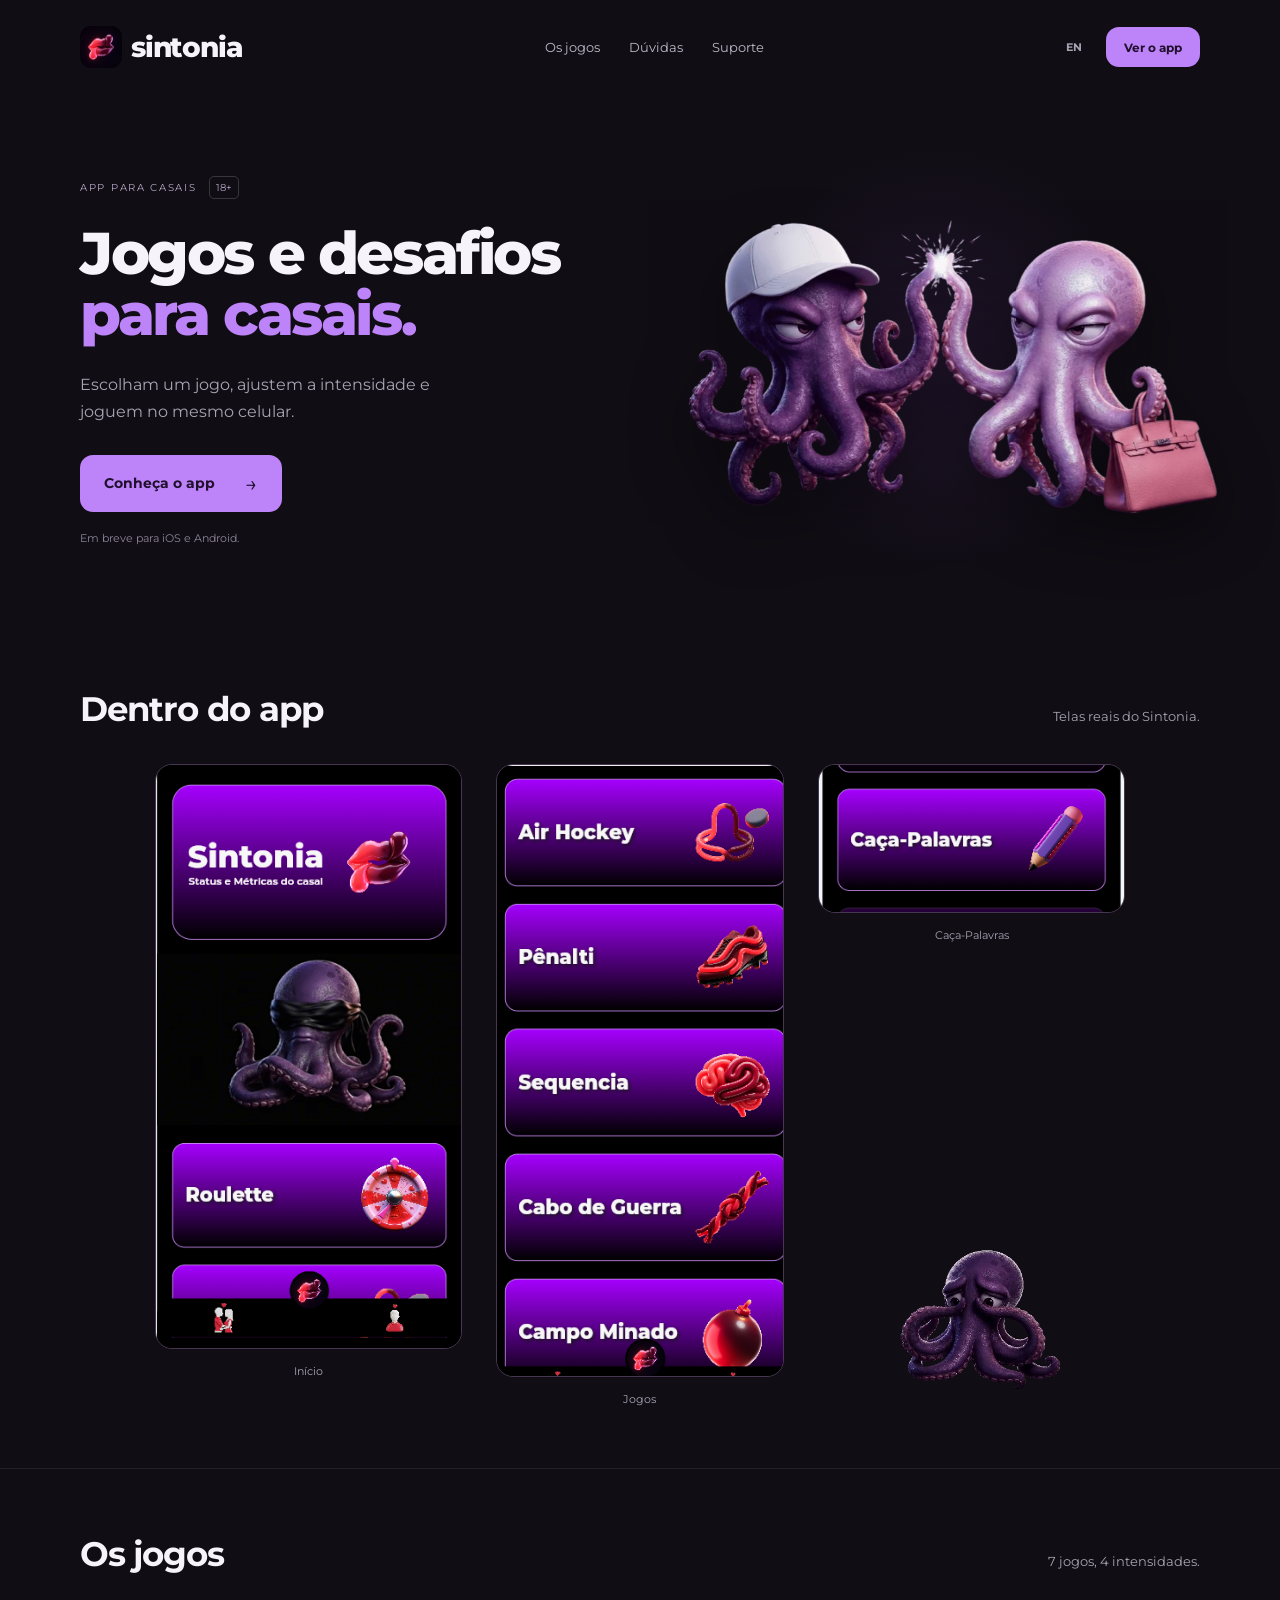
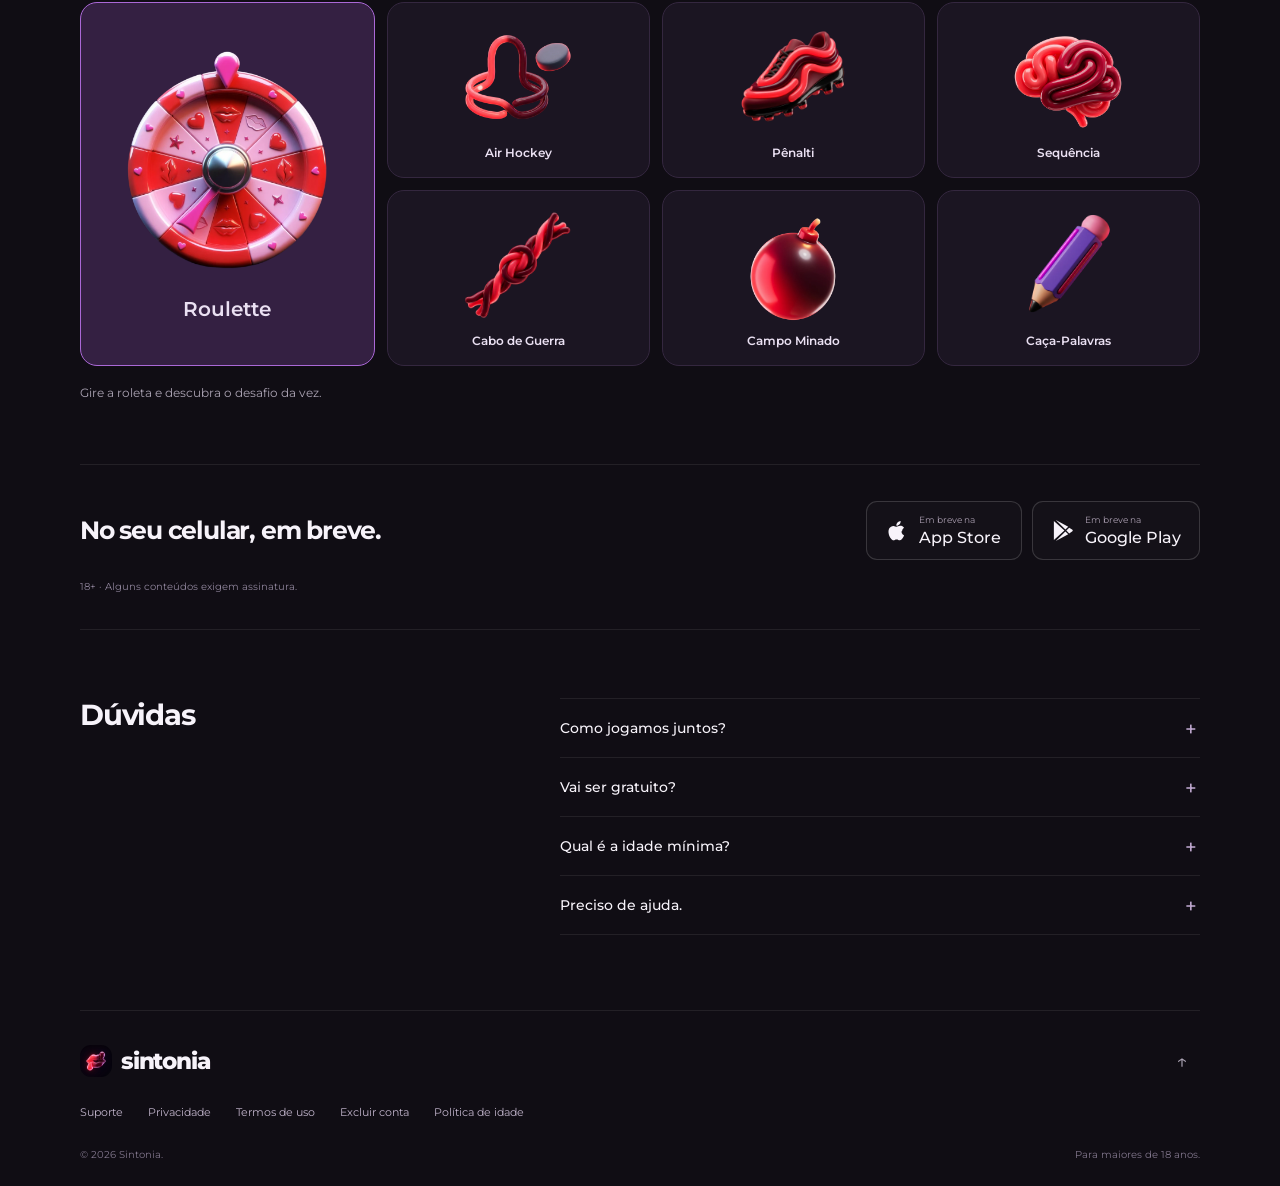
==== commit 185e315e: "Restore real app screenshots and octopus mascots with Montserrat; remove demos" ====
--- a/index.html
+++ b/index.html
@@ -14,19 +14,19 @@
   <meta property="og:image" content="https://www.sintonia.app.br/assets/app-icon.webp">
   <link rel="icon" href="assets/favicon.png">
   <link rel="apple-touch-icon" href="assets/apple-touch-icon.png">
+  <link rel="preload" href="assets/fonts/Montserrat-400.ttf" as="font" type="font/ttf" crossorigin>
+  <link rel="preload" href="assets/fonts/Montserrat-800.ttf" as="font" type="font/ttf" crossorigin>
+  <link rel="stylesheet" href="assets/fonts.css">
   <link rel="stylesheet" href="assets/home.css">
   <script src="assets/home.js" defer></script>
-  <link rel="stylesheet" href="assets/experience.css">
   <script src="assets/experience.js" defer></script>
-  <script src="assets/demo-core.js" defer></script>
-  <script src="assets/demos.js" defer></script>
 </head>
 <body>
   <a class="skip" href="#main" data-i18n="skip">Pular para o conteúdo</a>
   <header class="header wrap">
     <a class="brand" href="/" aria-label="Sintonia — início"><img src="assets/app-icon.webp" width="42" height="42" alt=""><span>sintonia</span></a>
     <nav aria-label="Principal"><a href="#jogos" data-i18n="navGames">Os jogos</a><a href="#duvidas" data-i18n="navFaq">Dúvidas</a><a href="/suporte" data-i18n="support">Suporte</a></nav>
-    <div class="header-actions"><button class="language" type="button" aria-label="Switch to English">EN</button><a class="button button-small" href="#experimentar" data-i18n="navApp">Experimentar</a></div>
+    <div class="header-actions"><button class="language" type="button" aria-label="Switch to English">EN</button><a class="button button-small" href="#telas" data-i18n="navApp">Ver o app</a></div>
   </header>
   <main id="main">
     <section class="hero wrap" aria-labelledby="hero-title">
@@ -34,15 +34,20 @@
         <p class="hero-label"><span data-i18n="eyebrow">APP PARA CASAIS</span><span class="age">18+</span></p>
         <h1 id="hero-title" data-i18n="heroTitle">Jogos e desafios<br><span>para casais.</span></h1>
         <p class="hero-description" data-i18n="heroDescription">Escolham um jogo, ajustem a intensidade e joguem no mesmo celular.</p>
-        <a href="#experimentar" class="button hero-button" data-i18n="heroCta">Jogar uma demo <span aria-hidden="true">→</span></a>
+        <a href="#telas" class="button hero-button" data-i18n="heroCta">Conheça o app <span aria-hidden="true">→</span></a>
         <p class="availability" data-i18n="coming">Em breve para iOS e Android.</p>
       </div>
-      <div class="hero-art" aria-hidden="true">
-        <div class="art-orbit"></div>
-        <img class="hero-piece piece-roulette" src="assets/game-roulette.webp" width="480" height="480" alt="" fetchpriority="high">
-        <img class="hero-piece piece-hockey" src="assets/game-hockey.webp" width="240" height="240" alt="">
-        <img class="hero-piece piece-mines" src="assets/game-mines.webp" width="190" height="190" alt="">
-        <span class="art-plus plus-one">+</span><span class="art-plus plus-two">+</span>
+      <div class="hero-art">
+        <div class="mascot-glow" aria-hidden="true"></div>
+        <img class="hero-mascots" src="assets/couple.webp" width="800" height="446" alt="Os dois polvos roxos do Sintonia tocando os tentáculos" data-alt="couple" fetchpriority="high">
+      </div>
+    </section>
+    <section class="screens-section wrap" id="telas" aria-labelledby="screens-title">
+      <div class="section-heading"><h2 id="screens-title" data-i18n="screensTitle">Dentro do app</h2><p data-i18n="screensNote">Telas reais do Sintonia.</p></div>
+      <div class="screens-gallery" tabindex="0" role="region" aria-label="Capturas reais do aplicativo" data-alt="gallery">
+        <figure class="screen-item"><img src="assets/app-screen-home.png" width="356" height="677" alt="Tela inicial real do Sintonia, com painel do casal, polvo e Roulette" data-alt="screenHome" loading="lazy"><figcaption data-i18n="screenHomeCaption">Início</figcaption></figure>
+        <figure class="screen-item"><img src="assets/app-screen-games.png" width="324" height="690" alt="Tela real com Air Hockey, Pênalti, Sequência, Cabo de Guerra e Campo Minado" data-alt="screenGames" loading="lazy"><figcaption data-i18n="screenGamesCaption">Jogos</figcaption></figure>
+        <div class="screen-side"><figure class="screen-item"><img src="assets/app-screen-words.png" width="362" height="175" alt="Caça-Palavras na tela real do aplicativo" data-alt="screenWords" loading="lazy"><figcaption data-i18n="words">Caça-Palavras</figcaption></figure><img class="side-mascot" src="assets/mascot-octopus.webp" width="520" height="520" alt="Polvo roxo do Sintonia" data-alt="mascot" loading="lazy"></div>
       </div>
     </section>
     <section class="games-section" id="jogos" aria-labelledby="games-title">
@@ -60,16 +65,7 @@
         <div class="game-description" id="game-description" role="tabpanel" aria-labelledby="tab-roulette" tabindex="0"><p id="game-copy">Gire a roleta e descubra o desafio da vez.</p></div>
       </div>
     </section>
-    <section class="demo-section wrap" id="experimentar" aria-labelledby="demo-title">
-      <div class="demo-heading"><h2 id="demo-title" data-i18n="demoTitle">Teste um jogo</h2><p data-i18n="demoDescription">Versões rápidas para jogar aqui mesmo.</p></div>
-      <div class="demo-shell"><div class="demo-toolbar"><div class="demo-tabs" role="tablist" aria-label="Demos jogáveis"><button role="tab" id="demo-tab-roulette" aria-selected="true" aria-controls="demo-roulette" data-demo="roulette">Roulette</button><button role="tab" id="demo-tab-mines" aria-selected="false" aria-controls="demo-mines" data-demo="mines" tabindex="-1" data-i18n="mines">Campo Minado</button><button role="tab" id="demo-tab-sequence" aria-selected="false" aria-controls="demo-sequence" data-demo="sequence" tabindex="-1" data-i18n="sequence">Sequência</button></div></div>
-        <div class="demo-panel" id="demo-roulette" role="tabpanel" aria-labelledby="demo-tab-roulette"><div class="roulette-scene"><div class="wheel-pointer" aria-hidden="true"></div><div class="demo-wheel" aria-hidden="true"><span style="--n:0">♡</span><span style="--n:1">✦</span><span style="--n:2">☀</span><span style="--n:3">♡</span><span style="--n:4">✦</span><span style="--n:5">☀</span></div><div class="wheel-hub" aria-hidden="true"><img src="assets/app-icon.webp" width="62" height="62" alt=""></div></div><div class="demo-instructions"><h3 data-i18n="rouletteTitle">Roulette</h3><p data-i18n="rouletteHint">Gire para sortear um desafio para vocês dois.</p><div class="demo-result" id="roulette-result" role="status" aria-live="polite">O próximo momento de vocês começa com um giro.</div><button class="button demo-primary" id="spin-button" type="button" data-i18n="spin">Girar a roleta</button></div></div>
-        <div class="demo-panel" id="demo-mines" role="tabpanel" aria-labelledby="demo-tab-mines" hidden><div class="mines-scene"><div class="mines-score"><span id="mines-turn">Vez do jogador 1</span><span id="mines-count">0 / 15</span></div><div class="demo-mines-grid" aria-label="Campo Minado: 16 casas"></div></div><div class="demo-instructions"><h3 data-i18n="minesTitle">Campo Minado</h3><p data-i18n="minesHint">Toquem uma casa por vez. Quem encontrar a bomba recebe um desafio.</p><div class="demo-result" id="mines-result" role="status" aria-live="polite">Jogador 1, escolha uma casa.</div><button class="button demo-primary" id="reset-mines" type="button" data-i18n="newRound">Nova partida</button></div></div>
-        <div class="demo-panel" id="demo-sequence" role="tabpanel" aria-labelledby="demo-tab-sequence" hidden><div class="sequence-scene"><div class="sequence-score"><span id="sequence-round">RODADA 1</span><span id="sequence-best">RECORDE 0</span></div><div class="sequence-pads" aria-label="Botões da sequência"><button type="button" data-pad="0" aria-label="Botão 1" disabled><span>1</span><i>✦</i></button><button type="button" data-pad="1" aria-label="Botão 2" disabled><span>2</span><i>♡</i></button><button type="button" data-pad="2" aria-label="Botão 3" disabled><span>3</span><i>☀</i></button><button type="button" data-pad="3" aria-label="Botão 4" disabled><span>4</span><i>✳</i></button></div></div><div class="demo-instructions"><h3 data-i18n="sequenceTitle">Sequência</h3><p data-i18n="sequenceHint">Repitam a ordem dos botões. A sequência aumenta a cada rodada.</p><div class="demo-result" id="sequence-result" role="status" aria-live="polite">Prontos para testar essa sintonia?</div><button class="button demo-primary" id="start-sequence" type="button" data-i18n="startSequence">Começar</button></div></div>
-        <div class="demo-footer"><span data-i18n="demoDisclaimer">Demos simplificadas. Mais opções no app.</span><a href="#download" data-i18n="demoApp">Sobre o app →</a></div>
-      </div>
-    </section>
-    <section class="download-section wrap" id="download" aria-labelledby="download-title"><div class="download-inner"><h2 id="download-title" data-i18n="downloadTitle">No seu celular, em breve.</h2><p data-i18n="downloadDescription">Sintonia para iOS e Android.</p><div class="store-badges"><div class="store-badge" aria-label="App Store — em breve"><svg viewBox="0 0 24 24" aria-hidden="true"><path d="M17.8 12.8c0-2.4 2-3.6 2.1-3.7-1.2-1.8-3.1-2-3.8-2-1.6-.2-3.2 1-4 1-.8 0-2.1-1-3.4-.9-1.7 0-3.3 1-4.2 2.5-1.8 3.1-.5 7.7 1.2 10.2.9 1.2 1.8 2.5 3.1 2.4 1.2 0 1.7-.8 3.3-.8s2 .8 3.4.8c1.4 0 2.2-1.2 3-2.4 1-1.4 1.4-2.8 1.4-2.9-.1 0-2.7-1.1-2.7-4.2zM15.2 5.5c.7-.9 1.3-2.2 1.1-3.5-1.1.1-2.5.8-3.3 1.7-.7.8-1.3 2.1-1.1 3.4 1.2.1 2.5-.6 3.3-1.6z"/></svg><span><small data-i18n="soon">Em breve na</small><strong>App Store</strong></span></div><div class="store-badge" aria-label="Google Play — em breve"><svg viewBox="0 0 24 24" aria-hidden="true"><path d="M3 2 14 12 3 22V2zm12 9 3-3L5 1l10 10zm0 2L5 23l13-7-3-3zm1-1 3 3 3-2c1-.5 1-1.5 0-2l-3-2-3 3z"/></svg><span><small data-i18n="soon">Em breve na</small><strong>Google Play</strong></span></div></div><p class="download-footnote" data-i18n="downloadFootnote">18+ · Alguns conteúdos exigem assinatura.</p></div></section>
+<section class="download-section wrap" id="download" aria-labelledby="download-title"><div class="download-inner"><h2 id="download-title" data-i18n="downloadTitle">No seu celular, em breve.</h2><p data-i18n="downloadDescription">Sintonia para iOS e Android.</p><div class="store-badges"><div class="store-badge" aria-label="App Store — em breve"><svg viewBox="0 0 24 24" aria-hidden="true"><path d="M17.8 12.8c0-2.4 2-3.6 2.1-3.7-1.2-1.8-3.1-2-3.8-2-1.6-.2-3.2 1-4 1-.8 0-2.1-1-3.4-.9-1.7 0-3.3 1-4.2 2.5-1.8 3.1-.5 7.7 1.2 10.2.9 1.2 1.8 2.5 3.1 2.4 1.2 0 1.7-.8 3.3-.8s2 .8 3.4.8c1.4 0 2.2-1.2 3-2.4 1-1.4 1.4-2.8 1.4-2.9-.1 0-2.7-1.1-2.7-4.2zM15.2 5.5c.7-.9 1.3-2.2 1.1-3.5-1.1.1-2.5.8-3.3 1.7-.7.8-1.3 2.1-1.1 3.4 1.2.1 2.5-.6 3.3-1.6z"/></svg><span><small data-i18n="soon">Em breve na</small><strong>App Store</strong></span></div><div class="store-badge" aria-label="Google Play — em breve"><svg viewBox="0 0 24 24" aria-hidden="true"><path d="M3 2 14 12 3 22V2zm12 9 3-3L5 1l10 10zm0 2L5 23l13-7-3-3zm1-1 3 3 3-2c1-.5 1-1.5 0-2l-3-2-3 3z"/></svg><span><small data-i18n="soon">Em breve na</small><strong>Google Play</strong></span></div></div><p class="download-footnote" data-i18n="downloadFootnote">18+ · Alguns conteúdos exigem assinatura.</p></div></section>
     <section class="faq-section wrap" id="duvidas" aria-labelledby="faq-title"><h2 id="faq-title" data-i18n="faqTitle">Dúvidas</h2><div class="faq-list"><details><summary data-i18n="faq1">Como jogamos juntos?</summary><p data-i18n="answer1">Os jogos são para duas pessoas no mesmo celular. O painel do casal permite conectar as contas com um código de convite.</p></details><details><summary data-i18n="faq2">Vai ser gratuito?</summary><p data-i18n="answer2">Haverá jogos gratuitos e conteúdo Premium por assinatura. Os preços serão informados no app antes da compra.</p></details><details><summary data-i18n="faq3">Qual é a idade mínima?</summary><p data-i18n="answer3">18 anos. Os dois escolhem a intensidade e quais desafios querem fazer.</p></details><details><summary data-i18n="faq4">Preciso de ajuda.</summary><p><span data-i18n="answer4">Acesse nossa </span><a href="/suporte" data-i18n="supportPage">página de suporte</a><span data-i18n="answer4b"> ou escreva para </span><a href="mailto:contato@sintoniaapp.com">contato@sintoniaapp.com</a>.</p></details></div></section>
   </main>
   <footer class="footer wrap"><div class="footer-top"><a class="brand" href="/" aria-label="Sintonia — início"><img src="assets/app-icon.webp" width="36" height="36" alt=""><span>sintonia</span></a><a href="#main" class="back-top" aria-label="Voltar ao topo">↑</a></div><nav aria-label="Informações e suporte"><a href="/suporte" data-i18n="support">Suporte</a><a href="/privacidade" data-i18n="privacy">Privacidade</a><a href="/termos" data-i18n="terms">Termos de uso</a><a href="/exclusao-de-conta" data-i18n="deleteAccount">Excluir conta</a><a href="/age-policy" data-i18n="agePolicy">Política de idade</a></nav><div class="footer-bottom"><span>© 2026 Sintonia.</span><span data-i18n="footerAge">Para maiores de 18 anos.</span></div></footer>
--- a/assets/fonts.css
+++ b/assets/fonts.css
@@ -0,0 +1,44 @@
+@font-face {
+  font-family: 'Montserrat';
+  font-style: normal;
+  font-weight: 400;
+  font-display: swap;
+  src: url(fonts/Montserrat-400.ttf) format('truetype');
+}
+@font-face {
+  font-family: 'Montserrat';
+  font-style: normal;
+  font-weight: 500;
+  font-display: swap;
+  src: url(fonts/Montserrat-500.ttf) format('truetype');
+}
+@font-face {
+  font-family: 'Montserrat';
+  font-style: normal;
+  font-weight: 600;
+  font-display: swap;
+  src: url(fonts/Montserrat-600.ttf) format('truetype');
+}
+@font-face {
+  font-family: 'Montserrat';
+  font-style: normal;
+  font-weight: 700;
+  font-display: swap;
+  src: url(fonts/Montserrat-700.ttf) format('truetype');
+}
+@font-face {
+  font-family: 'Montserrat';
+  font-style: normal;
+  font-weight: 800;
+  font-display: swap;
+  src: url(fonts/Montserrat-800.ttf) format('truetype');
+}
+@font-face {
+  font-family: 'Montserrat';
+  font-style: normal;
+  font-weight: 900;
+  font-display: swap;
+  src: url(fonts/Montserrat-900.ttf) format('truetype');
+}
+
+
--- a/assets/home.css
+++ b/assets/home.css
@@ -1,13 +1,18 @@
-:root{--bg:#100d14;--ink:#f7f3fa;--muted:#aaa2b2;--purple:#bd83f8;--line:#ffffff14;font-family:Arial,Helvetica,sans-serif;color-scheme:dark}
+:root{--bg:#100d14;--ink:#f7f3fa;--muted:#aaa2b2;--purple:#bd83f8;--line:#ffffff14;font-family:Montserrat,Arial,Helvetica,sans-serif;color-scheme:dark}
 *{box-sizing:border-box}html{scroll-behavior:smooth;scroll-padding-top:30px}body{margin:0;background:var(--bg);color:var(--ink);-webkit-font-smoothing:antialiased}a{color:inherit;text-decoration:none}button{font:inherit;cursor:pointer}img{display:block;max-width:100%;height:auto}button,a{-webkit-tap-highlight-color:transparent}[hidden]{display:none!important}button:focus-visible,a:focus-visible,summary:focus-visible,[tabindex]:focus-visible{outline:3px solid var(--purple);outline-offset:5px}.wrap{width:min(1120px,calc(100% - 80px));margin-inline:auto}.skip{position:absolute;top:-100px;left:20px;padding:15px;background:var(--purple);color:var(--bg);z-index:10}.skip:focus{top:10px}
 .header{height:94px;display:flex;align-items:center;justify-content:space-between;gap:24px}.brand{display:inline-flex;align-items:center;gap:9px;font-size:28px;font-weight:800;letter-spacing:-1px}.brand img{border-radius:11px}.header nav{display:flex;gap:29px;font-size:13px;color:#c1b9c9}.header nav a:hover,.footer a:hover{color:var(--purple)}.header-actions{display:flex;gap:24px;align-items:center}.language{border:0;background:none;color:var(--muted);font-size:11px;font-weight:700;padding:12px 0}.button{display:inline-flex;justify-content:center;align-items:center;gap:30px;min-height:52px;padding:16px 24px;border:0;border-radius:13px;background:var(--purple);color:#20102d;font-size:14px;font-weight:700;transition:background .2s,transform .2s}.button:hover{background:#cea1fa;transform:translateY(-2px)}.button-small{min-height:40px;padding:12px 18px;font-size:12px}
 .hero{display:grid;grid-template-columns:1.1fr 1fr;align-items:center;gap:28px;min-height:615px;padding-block:40px 90px}.hero-copy{position:relative;z-index:2}.hero-label{display:flex;align-items:center;gap:12px;font-size:10px;letter-spacing:1.7px;color:#b7a6c6;margin:0 0 24px}.age{border:1px solid #ffffff2b;border-radius:5px;padding:4px 6px;font-size:10px;letter-spacing:0}h1{font-size:clamp(50px,5.2vw,70px);font-weight:800;letter-spacing:-3.5px;line-height:1.04;margin:0}h1 span{color:var(--purple)}.hero-description{max-width:375px;color:var(--muted);font-size:17px;line-height:1.7;margin:26px 0 29px}.hero-button span{font-size:21px;font-weight:400}.availability{font-size:11px;color:#8f849b;margin:18px 0 0}.hero-art{height:480px;position:relative;--shift:0;isolation:isolate}.art-orbit{position:absolute;width:83%;aspect-ratio:1;border-radius:50%;border:1px solid #9b58d331;top:8%;left:7%;background:#7942aa0d;z-index:-1}.hero-piece{position:absolute;object-fit:contain;filter:drop-shadow(0 22px 27px #0007);will-change:transform}.piece-roulette{width:80%;left:-3%;top:12%;transform:translateY(calc(var(--shift)*-25px)) rotate(calc(-12deg + var(--shift)*12deg))}.piece-hockey{width:39%;right:-1%;top:-1%;transform:translateY(calc(var(--shift)*30px)) rotate(calc(12deg - var(--shift)*10deg))}.piece-mines{width:31%;right:0;bottom:4%;transform:translateY(calc(var(--shift)*-45px)) rotate(calc(12deg + var(--shift)*10deg))}.art-plus{position:absolute;color:#ac70d7;font-size:29px;font-weight:300}.plus-one{left:2%;top:11%}.plus-two{right:25%;bottom:2%;font-size:18px;color:#61506f}
-h2{font-size:34px;line-height:1.15;letter-spacing:-1.2px;margin:0;font-weight:700}h3{font-size:26px;letter-spacing:-.7px;margin:0}.games-section{border-top:1px solid var(--line);padding:66px 0 34px}.section-heading,.demo-heading{display:flex;justify-content:space-between;align-items:baseline;gap:20px;margin-bottom:28px}.section-heading p,.demo-heading p{font-size:13px;color:var(--muted);margin:0}.game-tabs{display:grid;grid-template-columns:1.12fr 1fr 1fr 1fr;gap:12px}.game-card{position:relative;display:flex;flex-direction:column;justify-content:center;align-items:center;background:#1b1522;border:1px solid #34273f;border-radius:17px;color:#eae0f2;padding:17px 14px;min-width:0;transition:border-color .2s,background .2s}.game-card:hover{background:#251a30;border-color:#8850ad}.game-card img{height:114px;width:100%;object-fit:contain;transition:transform .35s}.game-card:hover img{transform:translateY(-5px) rotate(-5deg)}.game-card.selected{background:#2b183b;border-color:#aa68d6}.card-title{font-size:13px;font-weight:600;display:block;text-align:center;margin-top:11px}.game-card:first-child{grid-row:span 2;background:#342042}.game-card:first-child img{height:230px}.game-card:first-child .card-title{font-size:22px;margin-top:20px}.game-description{min-height:53px;display:flex;align-items:center}.game-description p{color:var(--muted);font-size:12px;line-height:1.6;margin:17px 0}
-.demo-section{padding-block:46px 80px}.demo-shell{border:1px solid #3e2a4d;border-radius:22px;background:#1c1325;overflow:hidden}.demo-toolbar{padding:17px 24px;border-bottom:1px solid #ffffff0d}.demo-tabs{display:flex;gap:5px}.demo-tabs button{border:0;background:transparent;border-radius:9px;color:#baa7c8;font-size:12px;font-weight:600;padding:12px 17px;min-height:42px}.demo-tabs button:hover{color:white;background:#33213f}.demo-tabs button[aria-selected=true]{background:var(--purple);color:#20102d}.demo-panel{display:grid;grid-template-columns:1fr 1fr;align-items:center;gap:65px;padding:44px 68px;min-height:410px}.demo-instructions>p{font-size:14px;line-height:1.7;color:#bbaac7;margin:16px 0}.demo-result{min-height:68px;display:flex;align-items:center;border-left:2px solid #ac6fdd;padding:9px 14px;font-size:13px;line-height:1.6;color:#eee0f7;background:#ffffff03;margin:22px 0}.demo-primary{min-width:160px;font-size:12px;min-height:46px;padding:14px 21px}.demo-primary:disabled{opacity:.5;cursor:wait;transform:none}.demo-footer{display:flex;justify-content:space-between;gap:15px;padding:18px 25px;border-top:1px solid #ffffff0d;font-size:10px;color:#a18cab;line-height:1.5}.demo-footer a{color:#ce9fed;white-space:nowrap}
+h2{font-size:34px;line-height:1.15;letter-spacing:-1.2px;margin:0;font-weight:700}h3{font-size:26px;letter-spacing:-.7px;margin:0}.games-section{border-top:1px solid var(--line);padding:66px 0 34px}.section-heading{display:flex;justify-content:space-between;align-items:baseline;gap:20px;margin-bottom:28px}.section-heading p{font-size:13px;color:var(--muted);margin:0}.game-tabs{display:grid;grid-template-columns:1.12fr 1fr 1fr 1fr;gap:12px}.game-card{position:relative;display:flex;flex-direction:column;justify-content:center;align-items:center;background:#1b1522;border:1px solid #34273f;border-radius:17px;color:#eae0f2;padding:17px 14px;min-width:0;transition:border-color .2s,background .2s}.game-card:hover{background:#251a30;border-color:#8850ad}.game-card img{height:114px;width:100%;object-fit:contain;transition:transform .35s}.game-card:hover img{transform:translateY(-5px) rotate(-5deg)}.game-card.selected{background:#2b183b;border-color:#aa68d6}.card-title{font-size:13px;font-weight:600;display:block;text-align:center;margin-top:11px}.game-card:first-child{grid-row:span 2;background:#342042}.game-card:first-child img{height:230px}.game-card:first-child .card-title{font-size:22px;margin-top:20px}.game-description{min-height:53px;display:flex;align-items:center}.game-description p{color:var(--muted);font-size:12px;line-height:1.6;margin:17px 0}
 .download-section{padding-bottom:68px}.download-inner{display:flex;align-items:center;justify-content:space-between;gap:20px;flex-wrap:wrap;border-block:1px solid var(--line);padding:36px 0}.download-inner h2{font-size:27px}.download-inner>p:not(.download-footnote){display:none}.store-badges{display:flex;gap:10px}.store-badge{display:flex;align-items:center;gap:11px;border:1px solid #ffffff28;background:#ffffff05;border-radius:11px;padding:12px 18px;min-width:156px}.store-badge svg{height:25px;width:23px;fill:currentColor}.store-badge small{display:block;color:#a99daf;font-size:9px;margin-bottom:3px}.store-badge strong{font-size:16px;font-weight:500}.download-footnote{font-size:10px;color:#8f849b;margin:0;width:100%}
 .faq-section{display:grid;grid-template-columns:1fr 1.6fr;gap:80px;padding-bottom:75px}.faq-section h2{font-size:29px}.faq-list details{border-bottom:1px solid var(--line)}.faq-list details:first-child{border-top:1px solid var(--line)}summary{list-style:none;position:relative;padding:20px 30px 20px 0;font-size:14px;font-weight:500;cursor:pointer}summary::-webkit-details-marker{display:none}summary:after{content:'+';position:absolute;right:3px;top:18px;color:#bba4cb;font-size:20px}details[open] summary:after{content:'−'}.faq-list details p{font-size:13px;line-height:1.8;color:var(--muted);margin:0 20px 22px 0}.faq-list a{text-decoration:underline;text-underline-offset:3px}.footer{border-top:1px solid var(--line);padding-block:30px 25px}.footer-top{display:flex;align-items:center;justify-content:space-between}.footer .brand{font-size:23px}.footer .brand img{width:32px;height:32px}.back-top{font-size:20px;padding:8px 12px;color:var(--muted)}.footer nav{display:flex;gap:25px;flex-wrap:wrap;margin:24px 0;font-size:11px;color:#bfb2c9}.footer-bottom{display:flex;justify-content:space-between;font-size:10px;color:#81768c;padding-top:5px}
 .reveal-ready{opacity:0;transform:translateY(16px);transition:opacity .6s,transform .6s;transition-delay:var(--reveal-delay,0ms)}.reveal-ready.is-visible{opacity:1;transform:none}
-@media(max-width:1000px){.hero{gap:8px;min-height:570px}h1{font-size:56px;letter-spacing:-2.7px}.hero-art{height:390px}.hero-description{font-size:16px}.game-card img{height:100px}.game-card:first-child img{height:205px}.demo-panel{gap:42px;padding:40px}.demo-panel .roulette-scene{width:280px;height:280px}.demo-panel .demo-wheel>span{transform:rotate(calc(var(--n)*60deg)) translateY(-90px)}.demo-panel .mines-scene,.demo-panel .sequence-scene{max-width:280px}.download-inner h2{font-size:23px}}
-@media(max-width:720px){.wrap{width:calc(100% - 40px)}.header{height:78px}.header nav{display:none}.brand{font-size:25px}.brand img{width:36px;height:36px}.header-actions{gap:17px}.button-small{font-size:11px;padding:12px 14px}.hero{grid-template-columns:1fr;text-align:center;padding-top:34px;padding-bottom:32px;gap:16px;min-height:0}.hero-label{justify-content:center;font-size:9px;margin-bottom:18px}.hero h1{font-size:clamp(39px,8.5vw,60px);letter-spacing:-2px}.hero-description{font-size:15px;max-width:350px;margin:21px auto 23px;line-height:1.65}.hero-button{min-height:49px;font-size:13px}.availability{font-size:10px;margin-top:15px}.hero-art{width:min(380px,100%);height:auto;aspect-ratio:1.12;justify-self:center}.piece-roulette{width:75%;left:4%;top:4%}.piece-hockey{width:33%;right:0;top:1%}.piece-mines{width:27%;right:5%;bottom:7%}.art-orbit{top:1%;width:79%;left:10%}.plus-one{top:9%;left:7%;font-size:24px}.plus-two{bottom:4%;right:35%}h2{font-size:28px;letter-spacing:-.8px}.games-section{padding:40px 0 16px}.section-heading,.demo-heading{margin-bottom:22px;gap:12px}.section-heading p,.demo-heading p{font-size:11px}.game-tabs{grid-template-columns:repeat(2,1fr);gap:10px}.game-card{padding:17px 12px;border-radius:14px}.game-card:first-child{grid-column:span 2;grid-row:auto;flex-direction:row;gap:15px;padding:9px 20px}.game-card:first-child img{height:143px;width:48%;order:2}.game-card:first-child .card-title{font-size:23px;margin:0;flex:1}.game-card img{height:117px}.card-title{font-size:12px;margin-top:9px}.game-description{min-height:60px}.game-description p{font-size:11px;margin-block:15px}.demo-section{padding-block:27px 43px}.demo-heading{display:block}.demo-heading p{margin-top:10px;font-size:12px}.demo-shell{border-radius:17px}.demo-toolbar{padding:13px 10px}.demo-tabs{gap:3px;justify-content:center}.demo-tabs button{font-size:11px;padding:11px 12px;min-height:42px}.demo-panel{grid-template-columns:1fr;padding:32px 25px;gap:32px;min-height:0;align-content:start}.demo-panel .roulette-scene{width:245px;height:245px}.demo-panel .demo-wheel>span{font-size:25px;transform:rotate(calc(var(--n)*60deg)) translateY(-78px)}.demo-panel .wheel-hub{width:65px;height:65px}.demo-panel .wheel-hub img{width:50px}.demo-instructions h3{font-size:24px}.demo-instructions>p{font-size:12px;line-height:1.7;margin:13px 0}.demo-result{font-size:12px;margin:18px 0;min-height:64px}.demo-primary{width:100%}.demo-panel .mines-scene,.demo-panel .sequence-scene{max-width:270px}.demo-panel .mine-cell{border-radius:12px}.demo-panel .sequence-pads button{border-radius:16px}.demo-panel .sequence-pads i{font-size:37px}.demo-footer{font-size:9px;padding:17px 20px;gap:10px;flex-wrap:wrap}.download-section{padding-bottom:42px}.download-inner{padding:30px 0;gap:21px}.download-inner h2{font-size:24px}.store-badges{width:100%;gap:9px}.store-badge{flex:1;min-width:0;padding:12px 14px;gap:9px}.store-badge strong{font-size:16px}.download-footnote{font-size:9px}.faq-section{grid-template-columns:1fr;gap:23px;padding-bottom:45px}.faq-section h2{font-size:27px}.faq-list details p{font-size:12px}.footer{padding-top:24px}.footer nav{gap:15px 20px;font-size:10px;line-height:1.7}.footer-bottom{font-size:9px}}
-@media(max-width:360px){.wrap{width:calc(100% - 32px)}.brand{font-size:23px}.brand img{width:31px;height:31px}.header-actions{gap:11px}.button-small{font-size:10px;padding-inline:12px}.hero h1{font-size:39px;letter-spacing:-1.8px}.hero-description{font-size:14px}.game-card img{height:103px}.section-heading p{font-size:10px}.demo-panel{padding:29px 20px;gap:28px}.demo-panel .roulette-scene{width:215px;height:215px}.demo-panel .demo-wheel>span{font-size:22px;transform:rotate(calc(var(--n)*60deg)) translateY(-66px)}.demo-tabs button{padding:11px 9px;font-size:10px}.store-badge{padding-inline:11px}.store-badge strong{font-size:15px}}
-@media(prefers-reduced-motion:reduce){html{scroll-behavior:auto}*,*:before,*:after{animation:none!important;transition:none!important}.hero-piece{transform:none!important;will-change:auto}.reveal-ready{opacity:1;transform:none}}
+@media(max-width:1000px){.hero{gap:8px;min-height:570px}h1{font-size:56px;letter-spacing:-2.7px}.hero-art{height:390px}.hero-description{font-size:16px}.game-card img{height:100px}.game-card:first-child img{height:205px}.download-inner h2{font-size:23px}}
+@media(max-width:720px){.wrap{width:calc(100% - 40px)}.header{height:78px}.header nav{display:none}.brand{font-size:25px}.brand img{width:36px;height:36px}.header-actions{gap:17px}.button-small{font-size:11px;padding:12px 14px}.hero{grid-template-columns:1fr;text-align:center;padding-top:34px;padding-bottom:32px;gap:16px;min-height:0}.hero-label{justify-content:center;font-size:9px;margin-bottom:18px}.hero h1{font-size:clamp(39px,8.5vw,60px);letter-spacing:-2px}.hero-description{font-size:15px;max-width:350px;margin:21px auto 23px;line-height:1.65}.hero-button{min-height:49px;font-size:13px}.availability{font-size:10px;margin-top:15px}.hero-art{width:min(380px,100%);height:auto;aspect-ratio:1.12;justify-self:center}.piece-roulette{width:75%;left:4%;top:4%}.piece-hockey{width:33%;right:0;top:1%}.piece-mines{width:27%;right:5%;bottom:7%}.art-orbit{top:1%;width:79%;left:10%}.plus-one{top:9%;left:7%;font-size:24px}.plus-two{bottom:4%;right:35%}h2{font-size:28px;letter-spacing:-.8px}.games-section{padding:40px 0 16px}.section-heading{margin-bottom:22px;gap:12px}.section-heading p{font-size:11px}.game-tabs{grid-template-columns:repeat(2,1fr);gap:10px}.game-card{padding:17px 12px;border-radius:14px}.game-card:first-child{grid-column:span 2;grid-row:auto;flex-direction:row;gap:15px;padding:9px 20px}.game-card:first-child img{height:143px;width:48%;order:2}.game-card:first-child .card-title{font-size:23px;margin:0;flex:1}.game-card img{height:117px}.card-title{font-size:12px;margin-top:9px}.game-description{min-height:60px}.game-description p{font-size:11px;margin-block:15px}.download-section{padding-bottom:42px}.download-inner{padding:30px 0;gap:21px}.download-inner h2{font-size:24px}.store-badges{width:100%;gap:9px}.store-badge{flex:1;min-width:0;padding:12px 14px;gap:9px}.store-badge strong{font-size:16px}.download-footnote{font-size:9px}.faq-section{grid-template-columns:1fr;gap:23px;padding-bottom:45px}.faq-section h2{font-size:27px}.faq-list details p{font-size:12px}.footer{padding-top:24px}.footer nav{gap:15px 20px;font-size:10px;line-height:1.7}.footer-bottom{font-size:9px}}
+@media(max-width:360px){.wrap{width:calc(100% - 32px)}.brand{font-size:23px}.brand img{width:31px;height:31px}.header-actions{gap:11px}.button-small{font-size:10px;padding-inline:12px}.hero h1{font-size:39px;letter-spacing:-1.8px}.hero-description{font-size:14px}.game-card img{height:103px}.section-heading p{font-size:10px}.store-badge{padding-inline:11px}.store-badge strong{font-size:15px}}
+@media(prefers-reduced-motion:reduce){html{scroll-behavior:auto}*,*:before,*:after{animation:none!important;transition:none!important}.hero-mascots{transform:none!important;will-change:auto}.reveal-ready{opacity:1;transform:none}}
+
+/* Original Sintonia characters and uncropped app screenshots. */
+h1{font-size:clamp(44px,4.6vw,64px);letter-spacing:-2.4px}.brand{letter-spacing:-1.2px}.hero{grid-template-columns:1.08fr 1fr;min-height:560px;padding-bottom:65px}.hero-description{font-size:16px;max-width:390px}.hero-art{display:grid;place-items:center;height:420px}.hero-mascots{width:110%;max-width:110%;height:auto;position:relative;filter:drop-shadow(0 25px 30px #0006);transform:translateY(calc(var(--shift)*-18px));will-change:transform}.mascot-glow{position:absolute;width:85%;aspect-ratio:1;border-radius:50%;background:radial-gradient(circle,#8b42c024,transparent 68%);z-index:-1}.screens-section{padding-block:36px 62px}.screens-gallery{display:grid;grid-template-columns:1fr .94fr 1fr;align-items:start;gap:34px;max-width:970px;margin:35px auto 0}.screen-item{margin:0;min-width:0}.screen-item>img{display:block;width:100%;height:auto;background:#000;border:1px solid #46364f;border-radius:17px}.screen-item figcaption{font-size:11px;color:var(--muted);margin-top:15px;text-align:center}.screen-side{display:flex;flex-direction:column;justify-content:space-between;align-self:stretch;min-width:0}.side-mascot{width:100%;height:auto;object-fit:contain;max-height:320px;margin:25px auto 0}.games-section{padding-bottom:45px}.game-card:first-child .card-title{font-size:20px}.card-title{font-size:12px}.availability{line-height:1.6}.download-inner h2{font-size:25px}
+@media(max-width:1000px){h1{font-size:48px;letter-spacing:-2px}.hero-art{height:355px}.hero{min-height:500px}.hero-description{font-size:15px}.screens-gallery{gap:22px}.card-title{font-size:11px}.hero-mascots{width:105%;max-width:105%}}
+@media(max-width:720px){.hero{grid-template-columns:1fr;padding-bottom:23px;gap:4px}.hero h1{font-size:clamp(34px,8.2vw,53px);letter-spacing:-1.5px}.hero-description{font-size:14px;max-width:345px}.hero-art{width:100%;height:auto;aspect-ratio:1.5;max-width:460px}.hero-mascots{width:100%;max-width:100%}.hero-label{font-size:8px}.screens-section{padding-top:25px;padding-bottom:39px}.screens-section .section-heading{align-items:flex-start;flex-direction:column;gap:10px}.screens-gallery{grid-auto-flow:column;grid-template-columns:none;grid-auto-columns:76%;gap:18px;margin-top:24px;overflow-x:auto;scroll-snap-type:x mandatory;padding:0 6px 16px;scrollbar-width:thin;scrollbar-color:#8753a8 #22192a}.screen-item,.screen-side{scroll-snap-align:center}.screen-item>img{border-radius:15px}.screen-side{justify-content:flex-start}.side-mascot{margin-top:25px;max-height:250px}.screen-item figcaption{font-size:10px}.card-title{font-size:11px}.game-card:first-child .card-title{font-size:20px}.download-inner h2{font-size:22px}.games-section{padding-bottom:25px}.footer nav{line-height:1.8}}
+@media(max-width:360px){.hero h1{font-size:32px;letter-spacing:-1px}.brand{font-size:21px}.hero-description{font-size:13px}.header-actions{gap:12px}.button-small{padding-inline:12px}.screens-gallery{grid-auto-columns:85%}.section-heading p{font-size:10px}.card-title{font-size:10px}.store-badge strong{font-size:13px}}
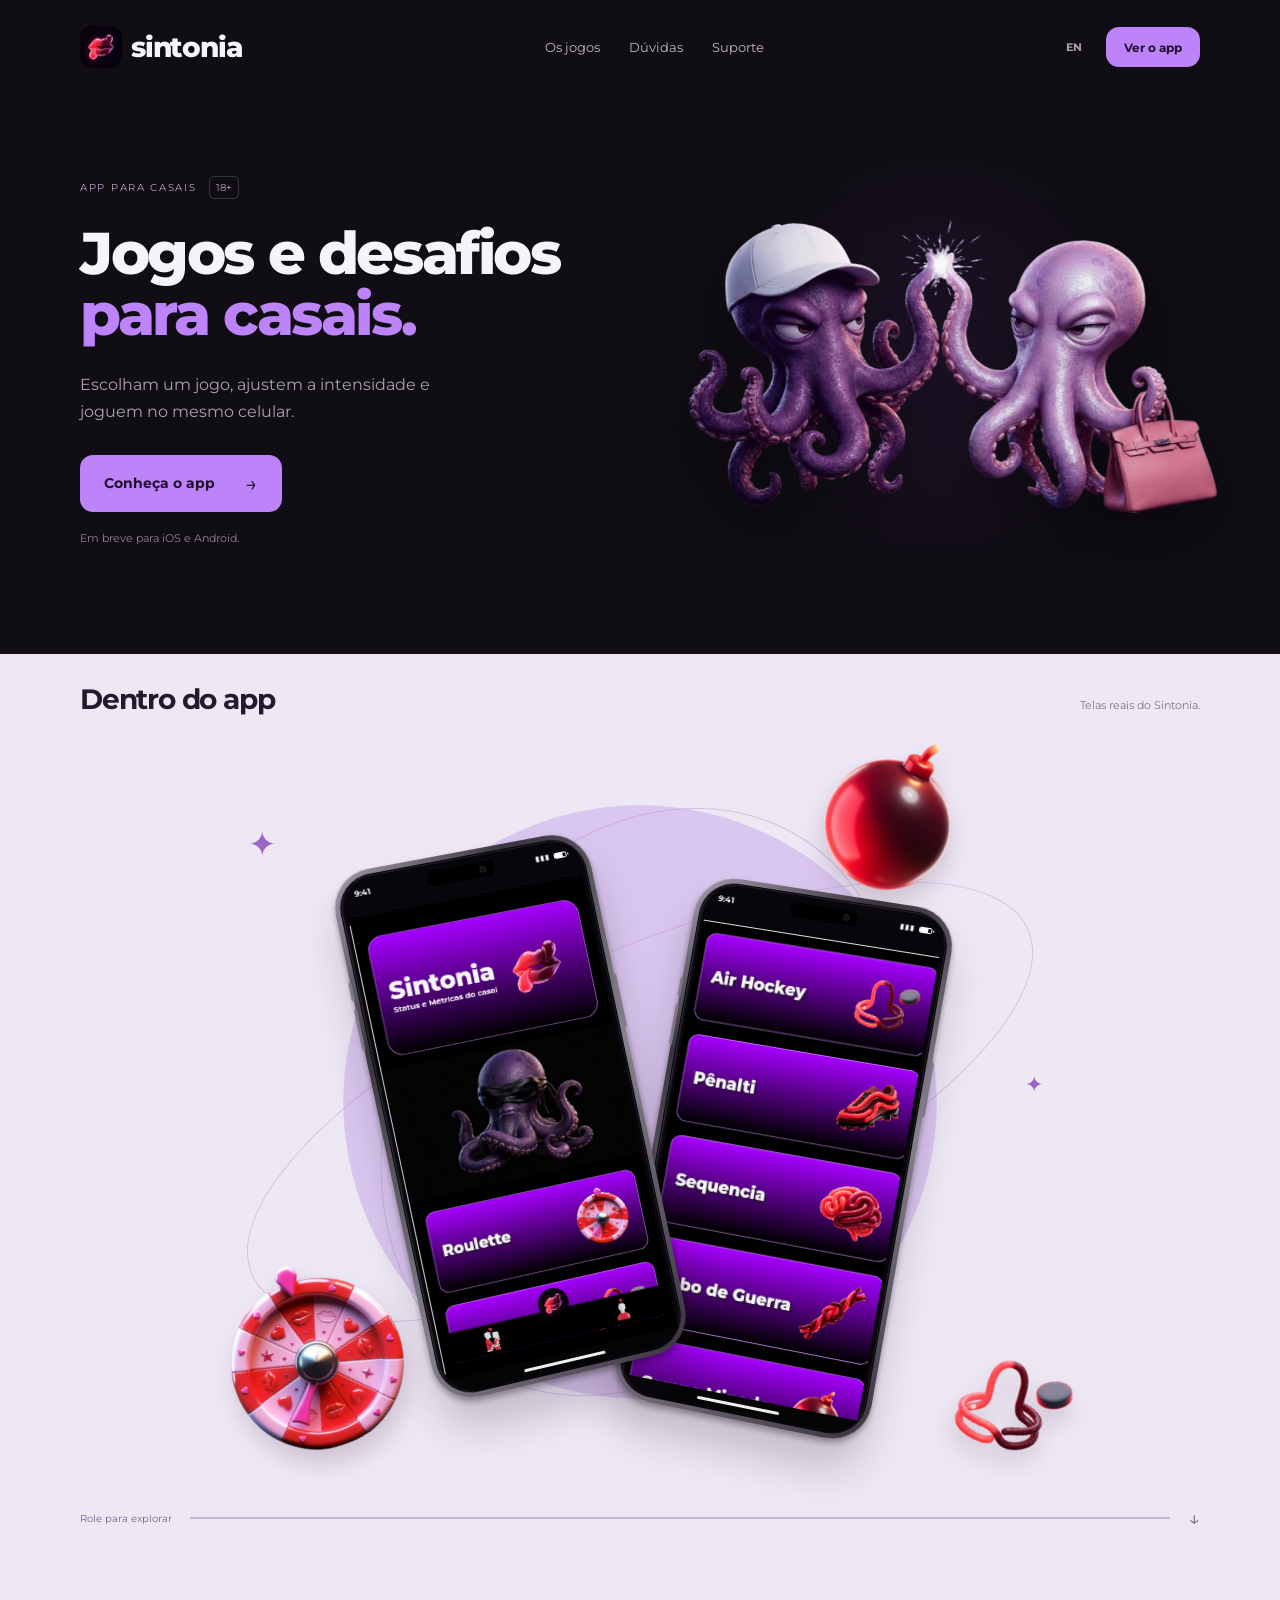
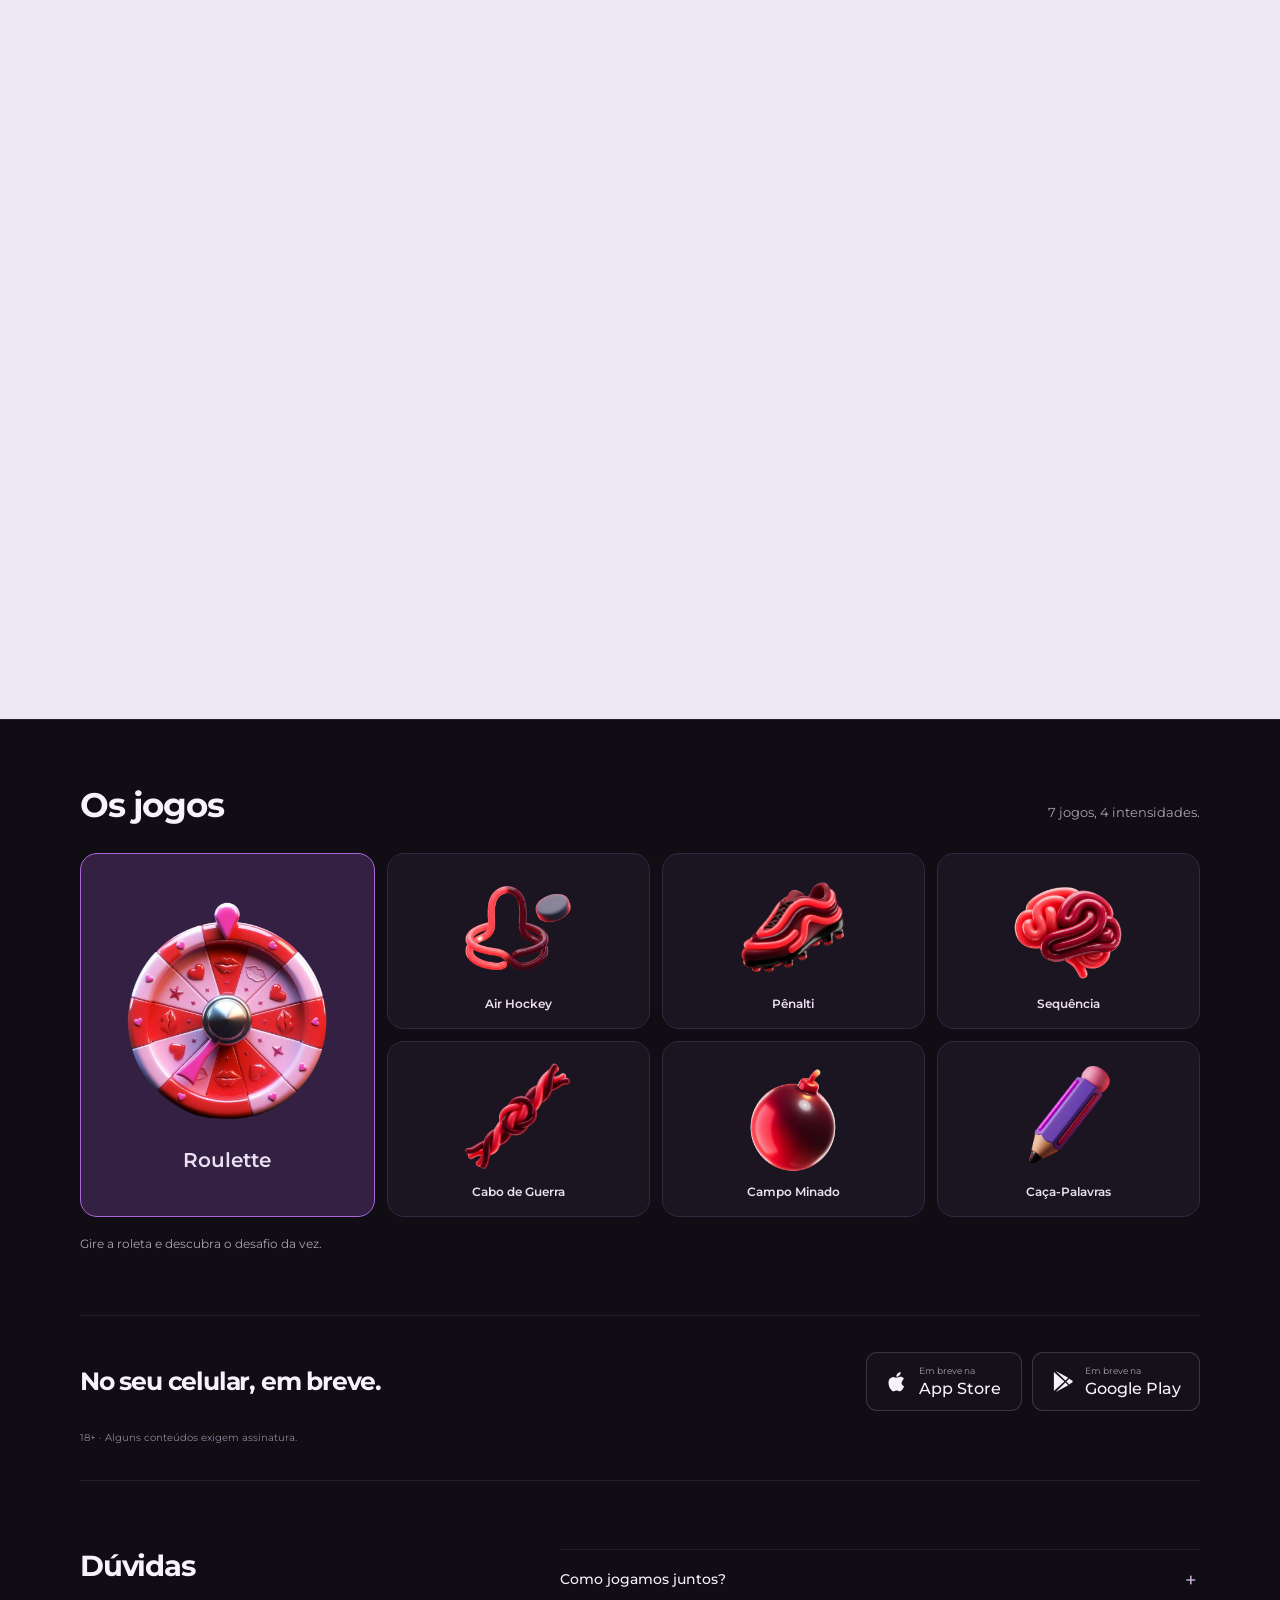
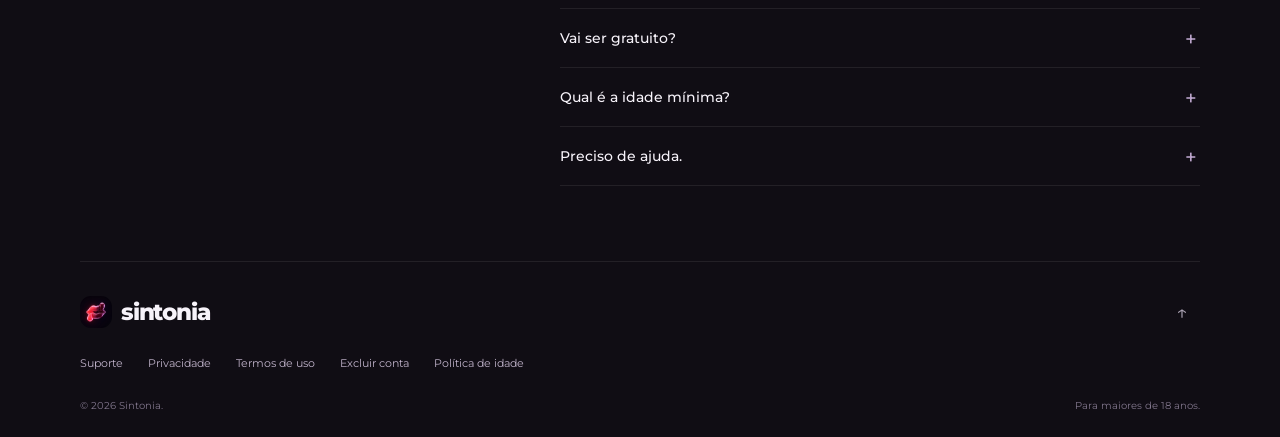
==== commit ec752681: "Present real screenshots in animated layered phone mockups" ====
--- a/index.html
+++ b/index.html
@@ -18,6 +18,7 @@
   <link rel="preload" href="assets/fonts/Montserrat-800.ttf" as="font" type="font/ttf" crossorigin>
   <link rel="stylesheet" href="assets/fonts.css">
   <link rel="stylesheet" href="assets/home.css">
+  <link rel="stylesheet" href="assets/showcase.css">
   <script src="assets/home.js" defer></script>
   <script src="assets/experience.js" defer></script>
 </head>
@@ -42,12 +43,34 @@
         <img class="hero-mascots" src="assets/couple.webp" width="800" height="446" alt="Os dois polvos roxos do Sintonia tocando os tentáculos" data-alt="couple" fetchpriority="high">
       </div>
     </section>
-    <section class="screens-section wrap" id="telas" aria-labelledby="screens-title">
-      <div class="section-heading"><h2 id="screens-title" data-i18n="screensTitle">Dentro do app</h2><p data-i18n="screensNote">Telas reais do Sintonia.</p></div>
-      <div class="screens-gallery" tabindex="0" role="region" aria-label="Capturas reais do aplicativo" data-alt="gallery">
-        <figure class="screen-item"><img src="assets/app-screen-home.png" width="356" height="677" alt="Tela inicial real do Sintonia, com painel do casal, polvo e Roulette" data-alt="screenHome" loading="lazy"><figcaption data-i18n="screenHomeCaption">Início</figcaption></figure>
-        <figure class="screen-item"><img src="assets/app-screen-games.png" width="324" height="690" alt="Tela real com Air Hockey, Pênalti, Sequência, Cabo de Guerra e Campo Minado" data-alt="screenGames" loading="lazy"><figcaption data-i18n="screenGamesCaption">Jogos</figcaption></figure>
-        <div class="screen-side"><figure class="screen-item"><img src="assets/app-screen-words.png" width="362" height="175" alt="Caça-Palavras na tela real do aplicativo" data-alt="screenWords" loading="lazy"><figcaption data-i18n="words">Caça-Palavras</figcaption></figure><img class="side-mascot" src="assets/mascot-octopus.webp" width="520" height="520" alt="Polvo roxo do Sintonia" data-alt="mascot" loading="lazy"></div>
+    <section class="phone-showcase" id="telas" aria-labelledby="screens-title">
+      <div class="showcase-sticky">
+        <div class="showcase-heading wrap"><h2 id="screens-title" data-i18n="screensTitle">Dentro do app</h2><p data-i18n="screensNote">Telas reais do Sintonia.</p></div>
+        <div class="phone-stage">
+          <div class="phone-aura" aria-hidden="true"></div>
+          <div class="phone-orbit orbit-a" aria-hidden="true"></div><div class="phone-orbit orbit-b" aria-hidden="true"></div>
+          <div class="device device-home">
+            <div class="device-button button-left" aria-hidden="true"></div><div class="device-button button-right" aria-hidden="true"></div>
+            <div class="device-glass">
+              <div class="device-status" aria-hidden="true"><span>9:41</span><i class="device-camera"></i><span class="device-signal">▮▮▮ <b></b></span></div>
+              <div class="device-screen home-screen"><img src="assets/app-screen-home.png" width="356" height="677" alt="Tela inicial real do Sintonia, com painel do casal, polvo e Roulette" data-alt="screenHome" loading="lazy"></div>
+              <div class="device-chin" aria-hidden="true"><i></i></div>
+            </div>
+          </div>
+          <div class="device device-games">
+            <div class="device-button button-left" aria-hidden="true"></div><div class="device-button button-right" aria-hidden="true"></div>
+            <div class="device-glass">
+              <div class="device-status" aria-hidden="true"><span>9:41</span><i class="device-camera"></i><span class="device-signal">▮▮▮ <b></b></span></div>
+              <div class="device-screen games-screen" tabindex="0" role="region" aria-label="Capturas reais do aplicativo" data-alt="gallery"><div class="games-screen-track"><img src="assets/app-screen-games.png" width="324" height="690" alt="Tela real com Air Hockey, Pênalti, Sequência, Cabo de Guerra e Campo Minado" data-alt="screenGames" loading="lazy"><img src="assets/app-screen-words.png" width="362" height="175" alt="Caça-Palavras na tela real do aplicativo" data-alt="screenWords" loading="lazy"></div></div>
+              <div class="device-chin" aria-hidden="true"><i></i></div>
+            </div>
+          </div>
+          <img class="stage-piece stage-bomb" src="assets/game-mines.webp" width="240" height="240" alt="" aria-hidden="true" loading="lazy">
+          <img class="stage-piece stage-roulette" src="assets/game-roulette.webp" width="240" height="240" alt="" aria-hidden="true" loading="lazy">
+          <img class="stage-piece stage-hockey" src="assets/game-hockey.webp" width="150" height="150" alt="" aria-hidden="true" loading="lazy">
+          <span class="stage-spark spark-a" aria-hidden="true">✦</span><span class="stage-spark spark-b" aria-hidden="true">✦</span>
+        </div>
+        <div class="showcase-footer wrap"><span data-i18n="scrollExplore">Role para explorar</span><span class="showcase-progress" aria-hidden="true"><i></i></span><span aria-hidden="true">↓</span></div>
       </div>
     </section>
     <section class="games-section" id="jogos" aria-labelledby="games-title">
--- a/assets/showcase.css
+++ b/assets/showcase.css
@@ -0,0 +1,33 @@
+/* Real app captures inside a scroll-driven, layered phone scene. */
+.phone-showcase{--progress:0;--screen-shift:0px;--device-h:min(535px,calc(100svh - 175px));height:185svh;background:#eee8f5;color:#25192e;position:relative}
+.showcase-sticky{height:100svh;min-height:590px;position:sticky;top:0;overflow:hidden;display:flex;flex-direction:column;isolation:isolate}
+.showcase-heading{display:flex;justify-content:space-between;align-items:baseline;gap:24px;padding-top:29px;z-index:7;position:relative}.showcase-heading h2{font-size:28px}.showcase-heading p{font-size:11px;color:#807187;margin:0}
+.phone-stage{position:relative;flex:1;min-height:0;width:min(1120px,100%);margin:auto;perspective:1400px;transform-style:flat}
+.phone-aura{position:absolute;width:690px;max-width:87%;aspect-ratio:1;border-radius:50%;background:#dac7ef;left:50%;top:50%;transform:translate(-50%,-50%) scale(calc(.86 + var(--progress)*.14));z-index:-3}
+.phone-orbit{position:absolute;width:850px;max-width:110%;height:300px;left:50%;top:50%;border:1px solid #ad8aca66;border-radius:50%;transform:translate(-50%,-50%) rotate(calc(-24deg + var(--progress)*20deg));z-index:-2;pointer-events:none}.orbit-b{width:480px;height:620px;transform:translate(-50%,-50%) rotate(calc(30deg - var(--progress)*35deg))}
+.device{position:absolute;top:50%;height:var(--device-h);width:calc(var(--device-h)*.485);padding:5px;border-radius:40px;background:linear-gradient(135deg,#a59cae,#39353e 23%,#87828c 60%,#39313f);box-shadow:0 30px 40px #25122b35,0 4px 6px #0005;will-change:transform;transform-origin:50% 60%}
+.device-glass{height:100%;width:100%;padding:5px 5px 0;background:#08060c;border:1px solid #050406;border-radius:35px;overflow:hidden;display:flex;flex-direction:column;position:relative;box-shadow:inset 0 0 0 1px #ffffff18}
+.device-glass:after{content:'';position:absolute;inset:0;pointer-events:none;border-radius:35px;box-shadow:inset 2px 0 2px #ffffff14}
+.device-status{position:relative;height:35px;min-height:35px;padding:6px 11px 0;display:flex;justify-content:space-between;align-items:flex-start;color:#fff;font-size:8px;font-weight:700;background:#08060c}
+.device-camera{position:absolute;width:29%;height:16px;top:2px;left:35.5%;border-radius:20px;background:#000;box-shadow:inset 0 1px 2px #ffffff0a}.device-camera:after{content:'';position:absolute;width:5px;height:5px;border:1px solid #20202a;background:#101019;right:9px;top:5px;border-radius:50%}
+.device-signal{display:flex;align-items:center;gap:4px;letter-spacing:1px;font-size:7px}.device-signal b{display:inline-block;width:13px;height:6px;border:1px solid #fff;border-radius:2px;box-shadow:inset 8px 0 white;position:relative}.device-signal b:after{content:'';width:1px;height:2px;background:white;position:absolute;right:-3px;top:1px}
+.device-screen{position:relative;flex:1;min-height:0;background:#000;overflow:hidden}.device-screen img{display:block;width:100%;height:auto}.home-screen>img{height:100%;object-fit:contain;object-position:center}
+.games-screen-track{transform:translateY(calc(var(--screen-shift)*-1));will-change:transform}.games-screen-track img+img{margin-top:-1px}
+.device-chin{height:17px;min-height:17px;display:grid;place-items:center;background:#050406}.device-chin i{height:3px;width:35%;border-radius:5px;background:#eee}
+.device-button{position:absolute;width:3px;border-radius:3px;background:#807889;z-index:-1}.button-left{height:42px;left:-2px;top:25%}.button-left:before{content:'';position:absolute;top:-27px;height:19px;width:3px;background:#807889;border-radius:3px}.button-right{height:55px;right:-2px;top:28%}
+.device-home{left:calc(50% - var(--device-h)*.46);z-index:3;transform:translate3d(calc(var(--progress)*-58px),calc(-48% + var(--progress)*24px),0) rotate(calc(-12deg + var(--progress)*5deg)) rotateY(calc(7deg - var(--progress)*5deg))}
+.device-games{left:calc(50% + var(--device-h)*.005);z-index:2;transform:translate3d(calc(var(--progress)*58px),calc(-40% - var(--progress)*48px),0) rotate(calc(10deg - var(--progress)*4deg)) rotateY(calc(-7deg + var(--progress)*5deg))}
+.stage-piece{position:absolute;object-fit:contain;pointer-events:none;z-index:5;filter:drop-shadow(0 14px 12px #45244233);will-change:transform}.stage-bomb{width:170px;top:1%;left:calc(50% + 165px);transform:translate(calc(var(--progress)*55px),calc(var(--progress)*25px)) rotate(calc(8deg + var(--progress)*18deg))}.stage-roulette{width:200px;left:calc(50% - 425px);bottom:4%;transform:translate(calc(var(--progress)*25px),calc(var(--progress)*-75px)) rotate(calc(-20deg + var(--progress)*45deg))}.stage-hockey{width:118px;left:calc(50% + 315px);bottom:3%;transform:translate(calc(var(--progress)*-10px),calc(var(--progress)*-90px)) rotate(calc(15deg - var(--progress)*30deg))}
+.stage-spark{position:absolute;color:#9c66c5;font-size:34px;z-index:1}.spark-a{left:15%;top:14%;transform:rotate(calc(var(--progress)*60deg))}.spark-b{right:14%;top:46%;font-size:22px;transform:rotate(calc(var(--progress)*-80deg))}
+.showcase-footer{display:flex;align-items:center;gap:18px;position:relative;z-index:7;padding-block:18px 24px;color:#796287;font-size:10px}.showcase-footer>span:last-child{font-size:20px}.showcase-progress{height:2px;flex:1;background:#c8b4d8;overflow:hidden}.showcase-progress i{display:block;background:#8650aa;height:100%;transform-origin:left;transform:scaleX(var(--progress))}
+.games-screen:focus-visible{outline:2px solid #d397ff;outline-offset:-3px}.games-screen:focus-visible .games-screen-track{transform:none}.games-screen:focus-visible{overflow-y:auto;scrollbar-width:thin}
+@media(min-width:1600px){.phone-showcase{--device-h:min(650px,calc(100svh - 205px))}.stage-bomb{left:calc(50% + 205px)}.stage-roulette{left:calc(50% - 460px);width:225px}.stage-hockey{left:calc(50% + 355px)}}
+@media(max-width:1000px){.stage-bomb{width:145px;left:calc(50% + 150px)}.stage-roulette{width:160px;left:calc(50% - 350px)}.stage-hockey{width:100px;left:calc(50% + 260px)}.spark-a{left:9%}.spark-b{right:7%}}
+@media(max-width:720px){.phone-showcase{height:200svh;--device-h:min(470px,calc(100svh - 170px))}.showcase-sticky{min-height:570px}.showcase-heading{padding-top:24px;align-items:flex-start;gap:8px;flex-direction:column}.showcase-heading h2{font-size:24px}.showcase-heading p{font-size:9px}.phone-stage{perspective:1100px}.phone-aura{max-width:none;width:460px;top:47%;opacity:.85}.phone-orbit{width:560px;max-width:none;height:210px;top:48%}.orbit-b{width:320px;height:510px}.device{border-radius:33px;padding:4px}.device-glass,.device-glass:after{border-radius:29px}.device-glass{padding:4px 4px 0}.device-status{min-height:30px;height:30px;padding:5px 10px 0;font-size:7px}.device-camera{height:14px}.device-camera:after{top:4px}.device-chin{height:15px;min-height:15px}.device-home{left:calc(50% - var(--device-h)*.27);z-index:3;transform:translate3d(calc(var(--progress)*-64px),calc(-48% + var(--progress)*12px),0) rotate(calc(-9deg - var(--progress)*8deg)) scale(calc(1 - var(--progress)*.15));opacity:calc(1 - var(--progress)*.25)}.device-games{left:calc(50% - var(--device-h)*.11);z-index:2;transform:translate3d(calc(var(--progress)*-44px),calc(-39% - var(--progress)*38px),0) rotate(calc(12deg - var(--progress)*5deg)) scale(calc(.91 + var(--progress)*.09))}.phone-showcase[data-front=games] .device-games{z-index:4}.stage-bomb{width:114px;left:calc(50% + 65px);top:3%;transform:translate(calc(var(--progress)*12px),calc(var(--progress)*15px)) rotate(calc(8deg + var(--progress)*20deg))}.stage-roulette{width:125px;left:calc(50% - 175px);bottom:2%;transform:translate(calc(var(--progress)*15px),calc(var(--progress)*-52px)) rotate(calc(-20deg + var(--progress)*45deg))}.stage-hockey{width:76px;left:calc(50% + 100px);bottom:6%;transform:translate(calc(var(--progress)*-5px),calc(var(--progress)*-40px)) rotate(calc(12deg - var(--progress)*30deg))}.spark-a{left:7%;top:13%;font-size:24px}.spark-b{right:6%;top:53%;font-size:17px}.showcase-footer{font-size:9px;gap:14px;padding-bottom:20px}}
+@media(max-width:360px){.phone-showcase{--device-h:min(430px,calc(100svh - 160px))}.stage-bomb{width:100px;left:calc(50% + 58px)}.stage-roulette{width:110px;left:calc(50% - 157px)}.stage-hockey{width:65px;left:calc(50% + 88px)}}
+@media(prefers-reduced-motion:reduce){.phone-showcase{height:auto}.showcase-sticky{height:740px;min-height:0;position:relative}.phone-showcase{--device-h:520px}.games-screen{overflow-y:auto;scrollbar-width:thin}.games-screen-track{transform:none!important;will-change:auto}.device,.stage-piece{will-change:auto}.showcase-footer{display:none}}
+@media(prefers-reduced-motion:reduce) and (max-width:720px){.phone-showcase{--device-h:490px}.showcase-sticky{height:auto;min-height:0}.phone-stage{display:grid;gap:45px;padding:45px 0 65px;width:100%;overflow:hidden}.device{position:relative;left:auto;top:auto;margin:auto;transform:rotate(-5deg)!important;opacity:1}.device-games{transform:rotate(5deg)!important}.stage-bomb{top:20px;left:calc(50% + 60px)}.stage-roulette{bottom:15px;left:calc(50% - 160px)}.stage-hockey{display:none}}
+
+.device-games:focus-within{z-index:6}
+
+
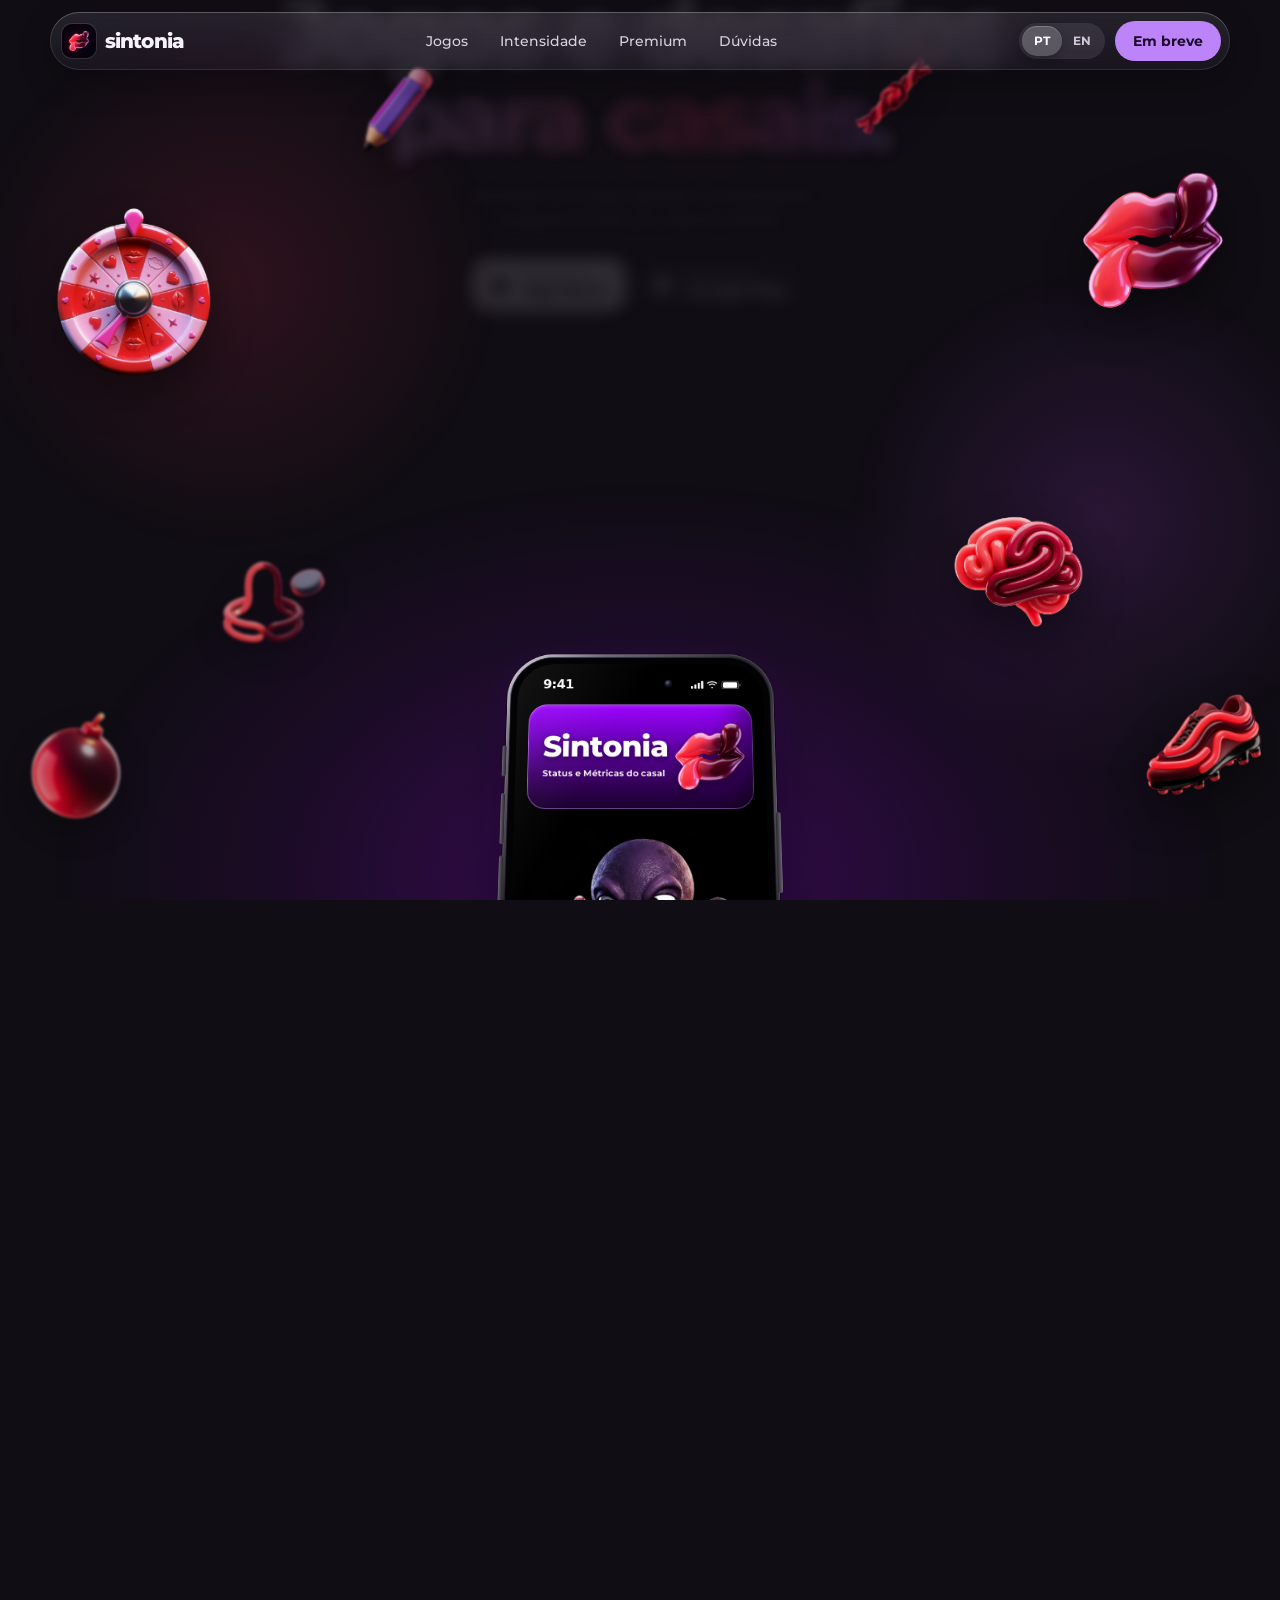
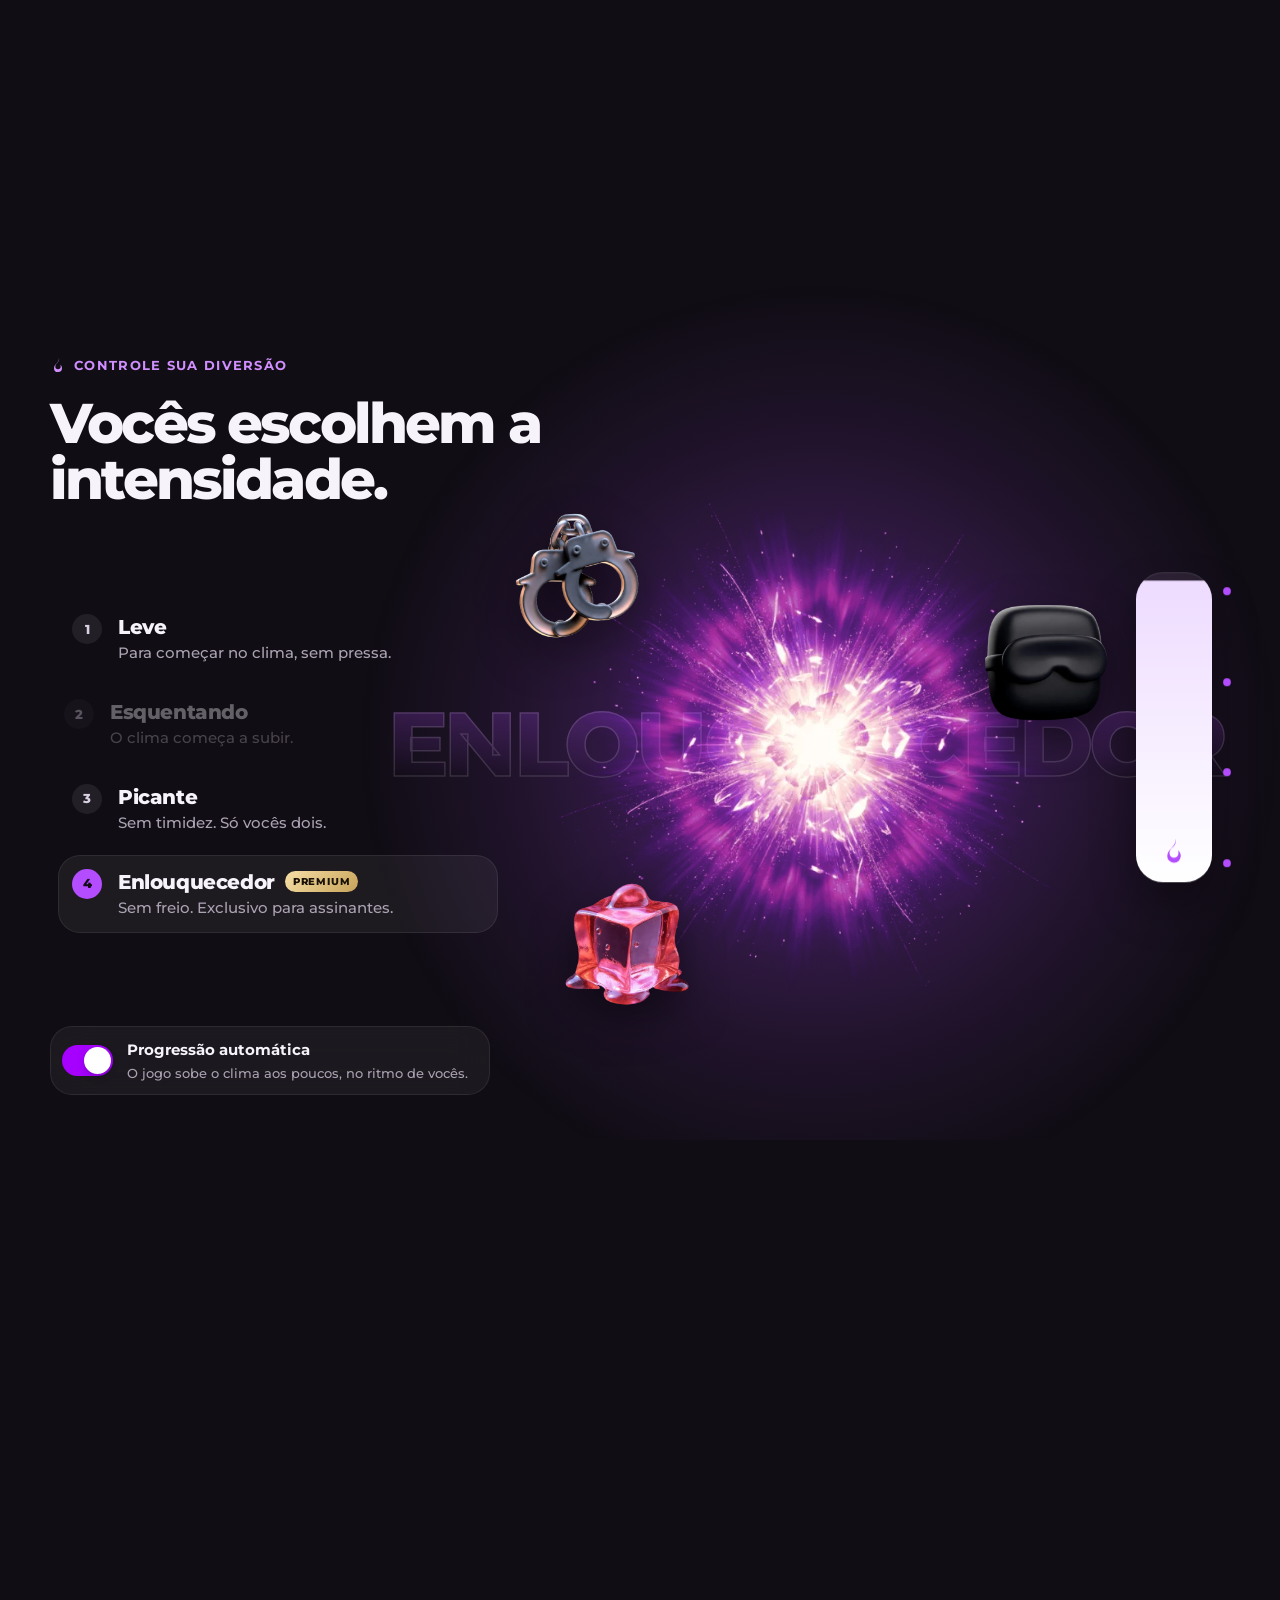
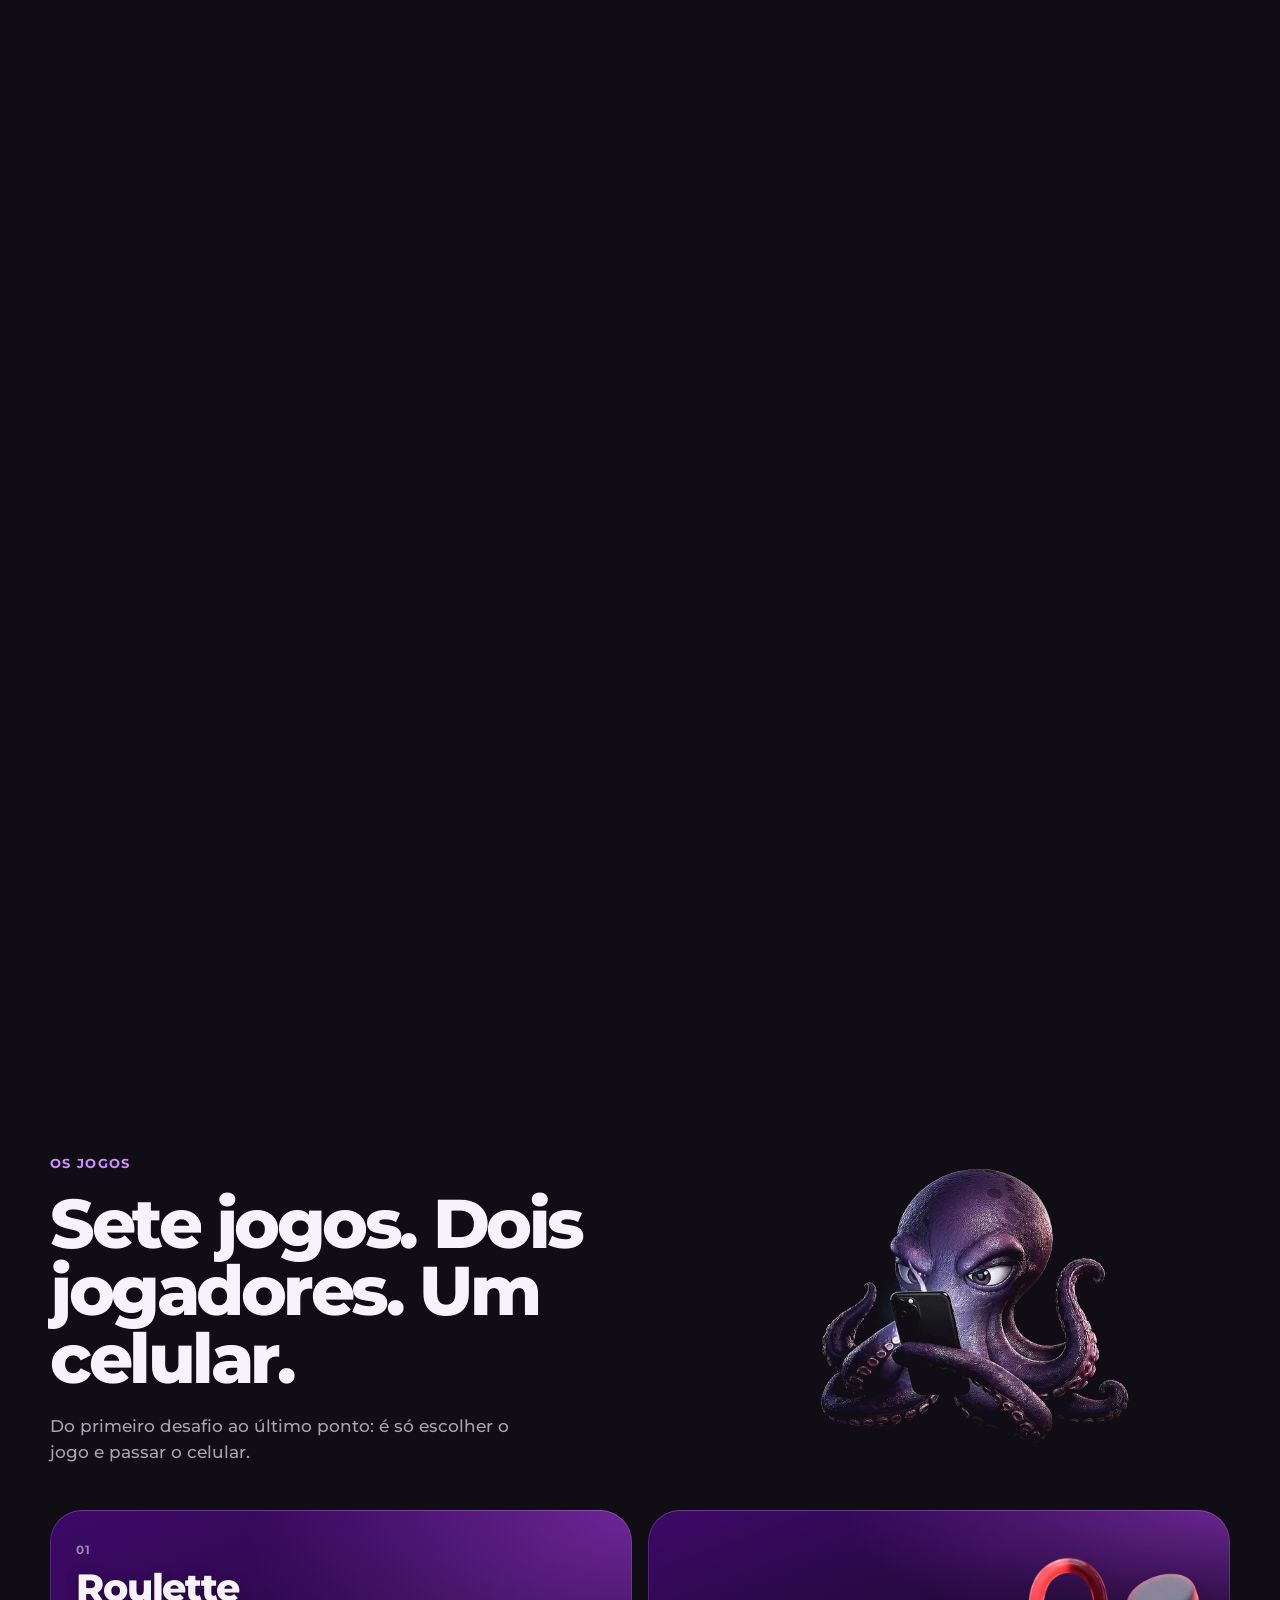
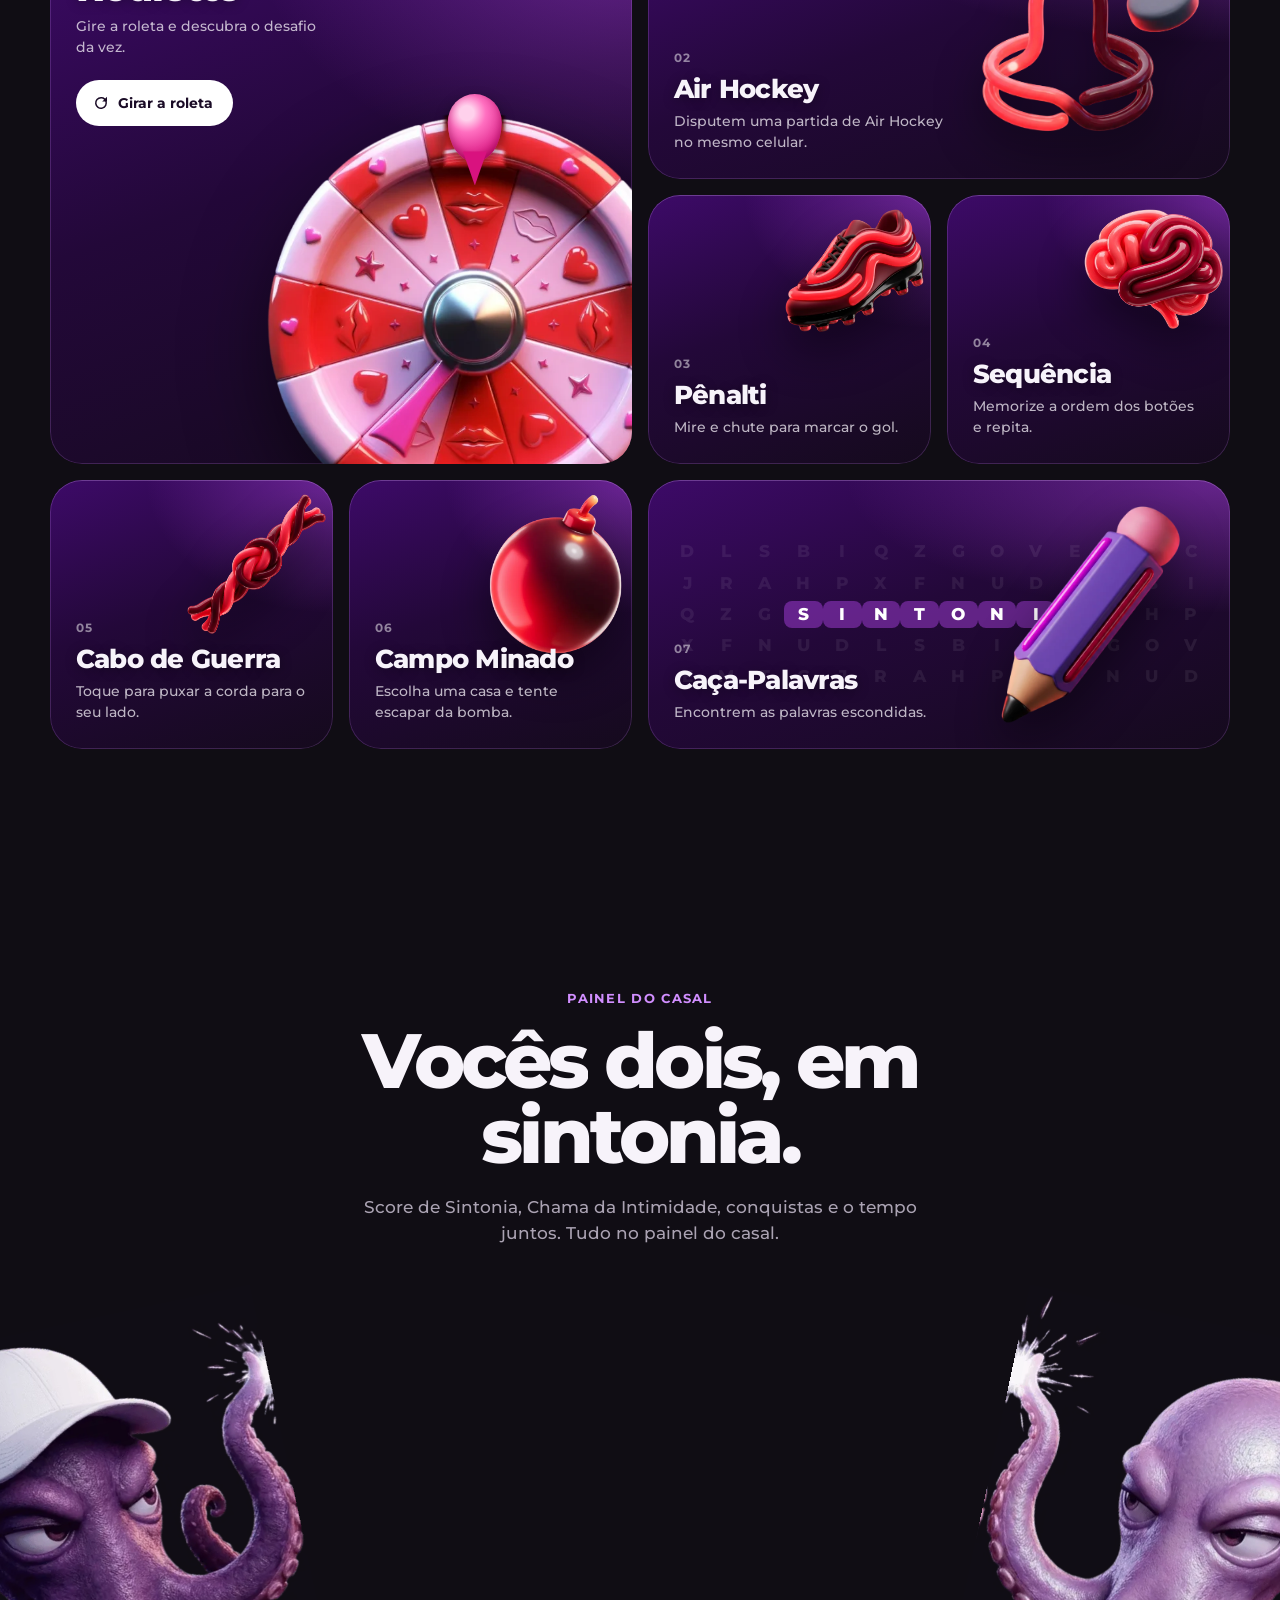
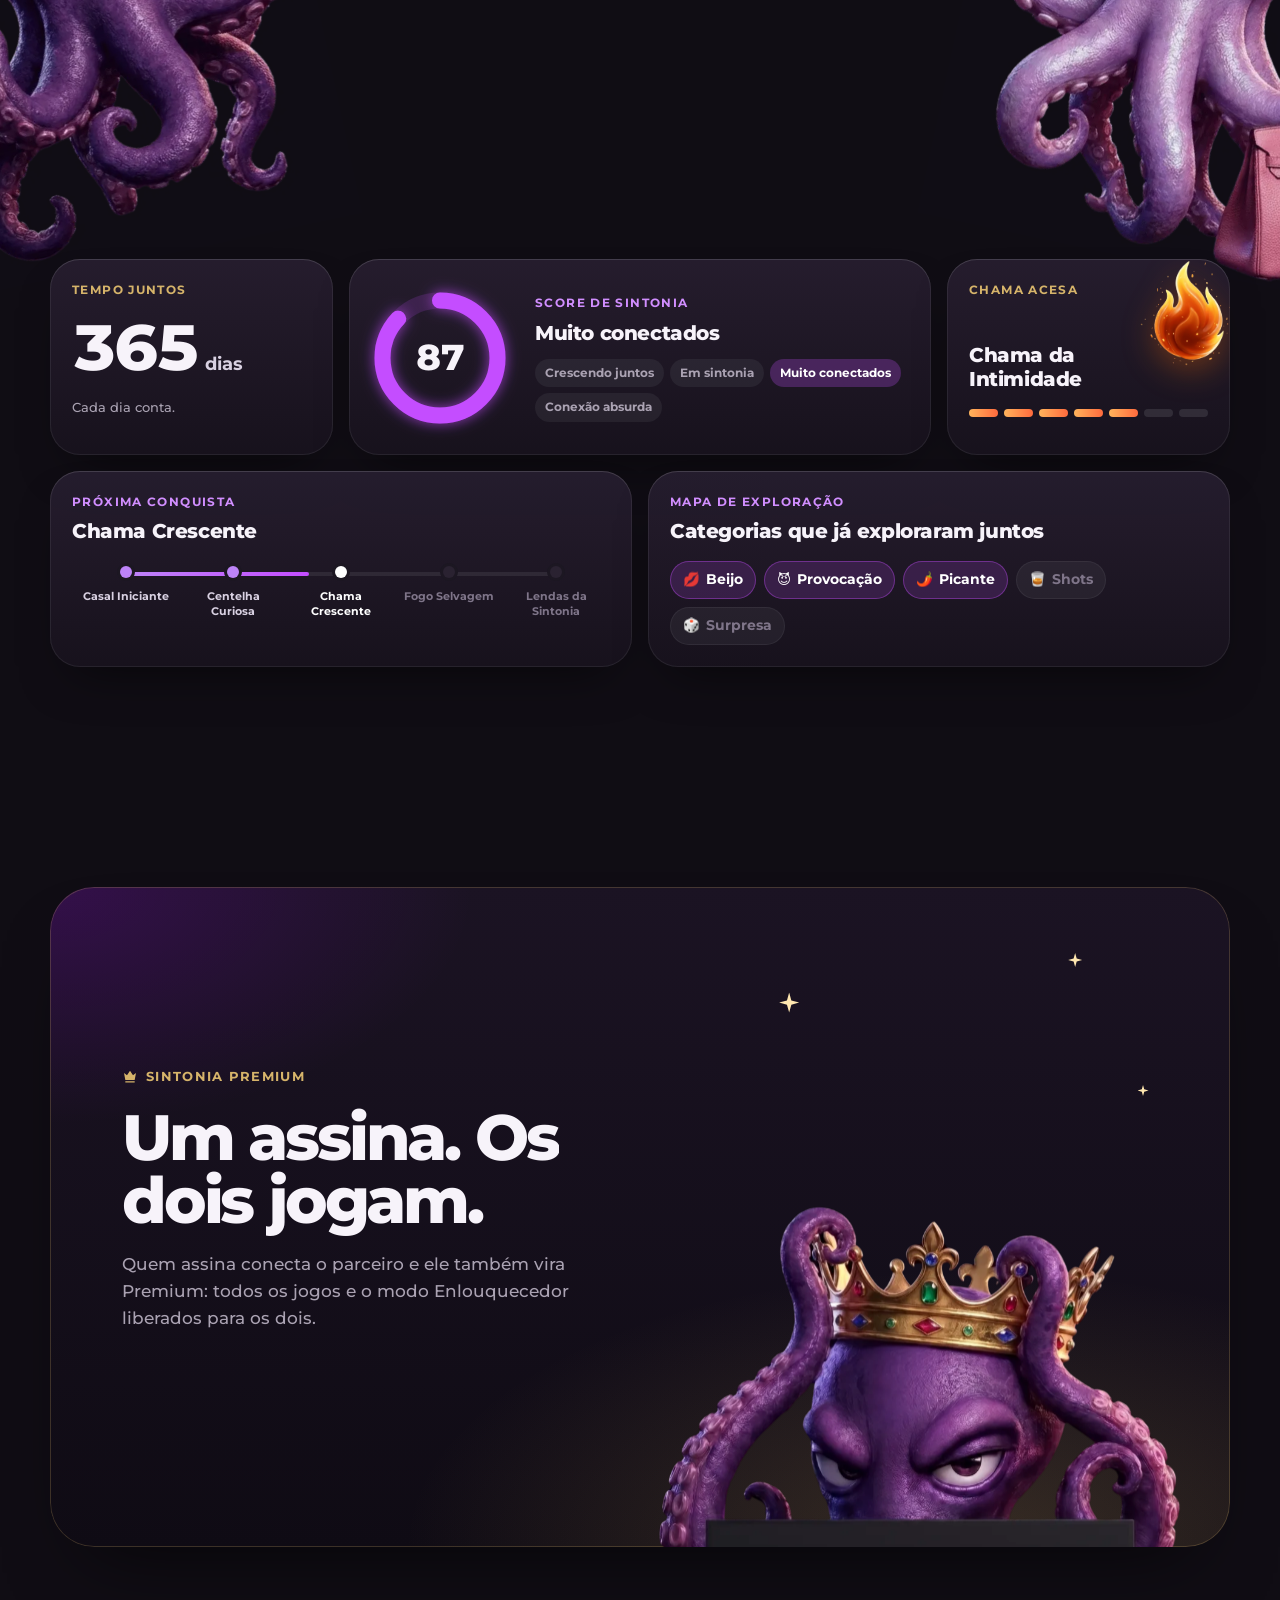
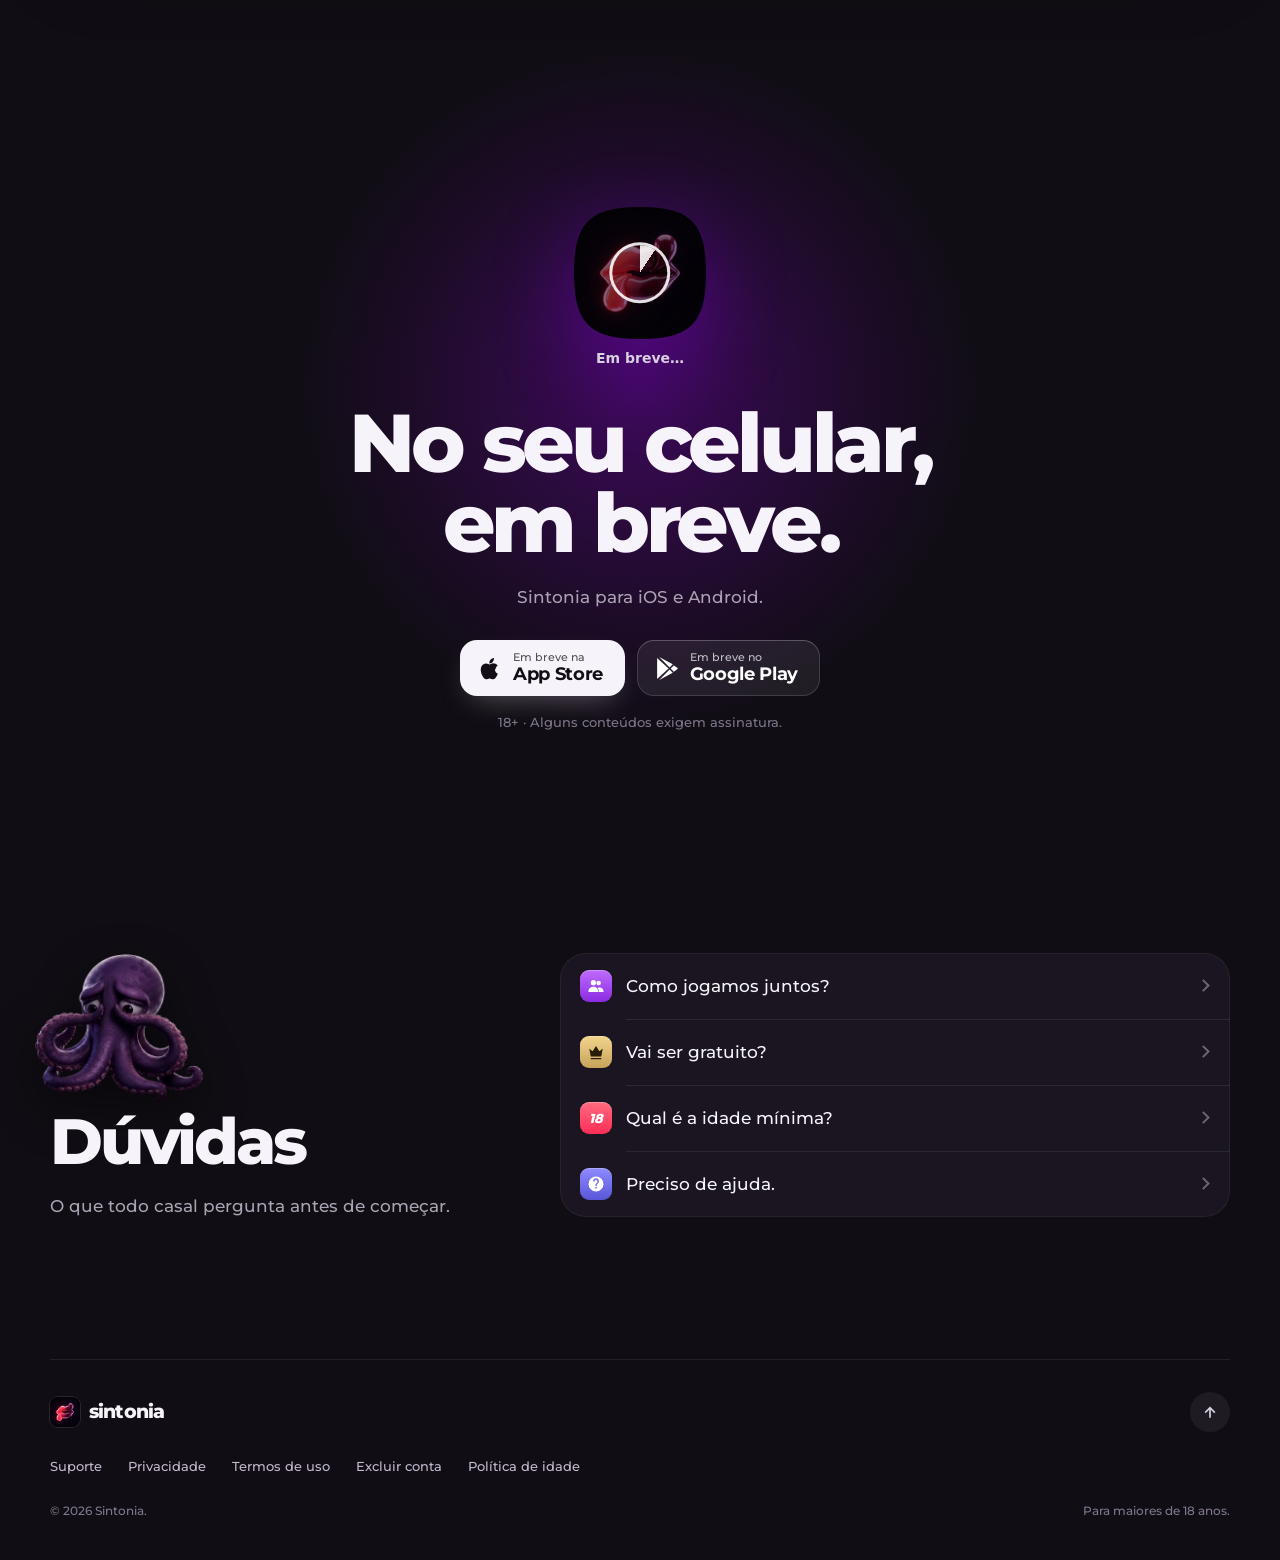
==== commit b2d017cc: "Rebuild landing page as an iOS-style scroll experience - Pinned hero and app story: CSS iPhone with " ====
--- a/index.html
+++ b/index.html
@@ -1,8 +1,8 @@
 <!doctype html>
-<html lang="pt-BR">
+<html lang="pt-BR" class="no-js">
 <head>
   <meta charset="utf-8">
-  <meta name="viewport" content="width=device-width, initial-scale=1">
+  <meta name="viewport" content="width=device-width, initial-scale=1, viewport-fit=cover">
   <meta name="theme-color" content="#100d14">
   <title>Sintonia — Jogos para casais</title>
   <meta name="description" content="Minijogos e desafios para jogar a dois. Conheça o Sintonia, o app para casais maiores de 18 anos. Em breve no iOS e Android.">
@@ -14,83 +14,352 @@
   <meta property="og:image" content="https://www.sintonia.app.br/assets/app-icon.webp">
   <link rel="icon" href="assets/favicon.png">
   <link rel="apple-touch-icon" href="assets/apple-touch-icon.png">
-  <link rel="preload" href="assets/fonts/Montserrat-400.ttf" as="font" type="font/ttf" crossorigin>
+  <script>
+    (function (d) {
+      d.className = d.className.replace('no-js', 'js');
+      try { if (sessionStorage.getItem('sintonia-launch')) d.classList.add('launched'); } catch (e) {}
+      if (window.matchMedia && matchMedia('(prefers-reduced-motion: reduce)').matches) d.classList.add('rm');
+    })(document.documentElement);
+  </script>
   <link rel="preload" href="assets/fonts/Montserrat-800.ttf" as="font" type="font/ttf" crossorigin>
+  <link rel="preload" href="assets/fonts/Montserrat-500.ttf" as="font" type="font/ttf" crossorigin>
+  <link rel="preload" href="assets/img/kiss.webp" as="image">
   <link rel="stylesheet" href="assets/fonts.css">
-  <link rel="stylesheet" href="assets/home.css">
-  <link rel="stylesheet" href="assets/showcase.css">
-  <script src="assets/home.js" defer></script>
-  <script src="assets/experience.js" defer></script>
+  <link rel="stylesheet" href="assets/site.css">
+  <script src="assets/site.js" defer></script>
 </head>
 <body>
+  <div class="launch" aria-hidden="true"><span class="launch-icon"><img src="assets/img/kiss.webp" width="633" height="618" alt=""></span></div>
   <a class="skip" href="#main" data-i18n="skip">Pular para o conteúdo</a>
-  <header class="header wrap">
-    <a class="brand" href="/" aria-label="Sintonia — início"><img src="assets/app-icon.webp" width="42" height="42" alt=""><span>sintonia</span></a>
-    <nav aria-label="Principal"><a href="#jogos" data-i18n="navGames">Os jogos</a><a href="#duvidas" data-i18n="navFaq">Dúvidas</a><a href="/suporte" data-i18n="support">Suporte</a></nav>
-    <div class="header-actions"><button class="language" type="button" aria-label="Switch to English">EN</button><a class="button button-small" href="#telas" data-i18n="navApp">Ver o app</a></div>
+
+  <header class="nav">
+    <a class="brand" href="#top" aria-label="Sintonia — início"><img src="assets/app-icon.webp" width="34" height="34" alt=""><span>sintonia</span></a>
+    <nav class="nav-links" aria-label="Principal">
+      <a href="#jogos" data-i18n="navGames">Jogos</a>
+      <a href="#intensidade" data-i18n="navLevels">Intensidade</a>
+      <a href="#premium">Premium</a>
+      <a href="#duvidas" data-i18n="navFaq">Dúvidas</a>
+    </nav>
+    <div class="nav-actions">
+      <div class="seg" role="group" aria-label="Idioma / Language">
+        <button type="button" data-lang="pt" aria-pressed="true">PT</button>
+        <button type="button" data-lang="en" aria-pressed="false">EN</button>
+      </div>
+      <a class="btn btn-nav" href="#download" data-i18n="navCta">Em breve</a>
+    </div>
   </header>
+
   <main id="main">
-    <section class="hero wrap" aria-labelledby="hero-title">
-      <div class="hero-copy">
-        <p class="hero-label"><span data-i18n="eyebrow">APP PARA CASAIS</span><span class="age">18+</span></p>
-        <h1 id="hero-title" data-i18n="heroTitle">Jogos e desafios<br><span>para casais.</span></h1>
-        <p class="hero-description" data-i18n="heroDescription">Escolham um jogo, ajustem a intensidade e joguem no mesmo celular.</p>
-        <a href="#telas" class="button hero-button" data-i18n="heroCta">Conheça o app <span aria-hidden="true">→</span></a>
-        <p class="availability" data-i18n="coming">Em breve para iOS e Android.</p>
-      </div>
-      <div class="hero-art">
-        <div class="mascot-glow" aria-hidden="true"></div>
-        <img class="hero-mascots" src="assets/couple.webp" width="800" height="446" alt="Os dois polvos roxos do Sintonia tocando os tentáculos" data-alt="couple" fetchpriority="high">
-      </div>
-    </section>
-    <section class="phone-showcase" id="telas" aria-labelledby="screens-title">
-      <div class="showcase-sticky">
-        <div class="showcase-heading wrap"><h2 id="screens-title" data-i18n="screensTitle">Dentro do app</h2><p data-i18n="screensNote">Telas reais do Sintonia.</p></div>
-        <div class="phone-stage">
-          <div class="phone-aura" aria-hidden="true"></div>
-          <div class="phone-orbit orbit-a" aria-hidden="true"></div><div class="phone-orbit orbit-b" aria-hidden="true"></div>
-          <div class="device device-home">
-            <div class="device-button button-left" aria-hidden="true"></div><div class="device-button button-right" aria-hidden="true"></div>
-            <div class="device-glass">
-              <div class="device-status" aria-hidden="true"><span>9:41</span><i class="device-camera"></i><span class="device-signal">▮▮▮ <b></b></span></div>
-              <div class="device-screen home-screen"><img src="assets/app-screen-home.png" width="356" height="677" alt="Tela inicial real do Sintonia, com painel do casal, polvo e Roulette" data-alt="screenHome" loading="lazy"></div>
-              <div class="device-chin" aria-hidden="true"><i></i></div>
+    <!-- 1 · Hero + app story (one pinned scene) -->
+    <section class="story" id="top" aria-labelledby="hero-title" data-scene="story">
+      <div class="story-stage">
+        <div class="story-bg" aria-hidden="true"><i class="glow glow-a"></i><i class="glow glow-b"></i><i class="glow glow-c"></i></div>
+
+        <div class="hero">
+          <p class="pill hero-pill"><i class="pill-dot"></i><span data-i18n="eyebrow">App para casais</span><i class="pill-sep"></i><b>18+</b></p>
+          <h1 id="hero-title" class="hero-title" data-split data-i18n="heroTitle">Jogos e desafios <em>para casais.</em></h1>
+          <p class="hero-sub" data-reveal data-i18n="heroDescription">Escolham um jogo, ajustem a intensidade e joguem juntos no mesmo celular.</p>
+          <div class="store-row" data-reveal>
+            <a class="store store-light" href="#download"><svg viewBox="0 0 24 24" aria-hidden="true"><path d="M17.8 12.8c0-2.4 2-3.6 2.1-3.7-1.2-1.8-3.1-2-3.8-2-1.6-.2-3.2 1-4 1-.8 0-2.1-1-3.4-.9-1.7 0-3.3 1-4.2 2.5-1.8 3.1-.5 7.7 1.2 10.2.9 1.2 1.8 2.5 3.1 2.4 1.2 0 1.7-.8 3.3-.8s2 .8 3.4.8c1.4 0 2.2-1.2 3-2.4 1-1.4 1.4-2.8 1.4-2.9-.1 0-2.7-1.1-2.7-4.2zM15.2 5.5c.7-.9 1.3-2.2 1.1-3.5-1.1.1-2.5.8-3.3 1.7-.7.8-1.3 2.1-1.1 3.4 1.2.1 2.5-.6 3.3-1.6z"/></svg><span><small data-i18n="soonA">Em breve na</small><strong>App Store</strong></span></a>
+            <a class="store store-glass" href="#download"><svg viewBox="0 0 24 24" aria-hidden="true"><path d="M3 2 14 12 3 22V2zm12 9 3-3L5 1l10 10zm0 2L5 23l13-7-3-3zm1-1 3 3 3-2c1-.5 1-1.5 0-2l-3-2-3 3z"/></svg><span><small data-i18n="soonG">Em breve no</small><strong>Google Play</strong></span></a>
+          </div>
+        </div>
+
+        <div class="floaters" aria-hidden="true">
+          <span class="fl" style="--x:6%;--y:24%;--w:clamp(96px,12vw,178px);--d:1;--vx:-1;--vy:-.55;--r:-14deg;--t:7s"><img src="assets/img/g-roulette.webp" width="590" height="640" alt=""></span>
+          <span class="fl" style="--x:83%;--y:20%;--w:clamp(90px,11vw,160px);--d:.8;--vx:1;--vy:-.6;--r:12deg;--t:8s"><img src="assets/img/kiss.webp" width="633" height="618" alt=""></span>
+          <span class="fl fl-far" style="--x:19%;--y:62%;--w:clamp(70px,8vw,120px);--d:.45;--vx:-1;--vy:.2;--r:-8deg;--t:9s"><img src="assets/img/g-hockey.webp" width="560" height="449" alt=""></span>
+          <span class="fl" style="--x:73%;--y:57%;--w:clamp(80px,10vw,150px);--d:1.1;--vx:1;--vy:.25;--r:10deg;--t:6.5s"><img src="assets/img/g-sequence.webp" width="560" height="482" alt=""></span>
+          <span class="fl fl-far" style="--x:4%;--y:78%;--w:clamp(64px,7vw,108px);--d:.5;--vx:-1;--vy:.7;--r:16deg;--t:8.5s"><img src="assets/img/g-mines.webp" width="470" height="560" alt=""></span>
+          <span class="fl" style="--x:88%;--y:76%;--w:clamp(78px,9vw,136px);--d:.9;--vx:1;--vy:.7;--r:-10deg;--t:7.5s"><img src="assets/img/g-penalty.webp" width="560" height="492" alt=""></span>
+          <span class="fl fl-far fl-hide-m" style="--x:29%;--y:9%;--w:clamp(56px,5.5vw,86px);--d:.35;--vx:-.4;--vy:-1;--r:30deg;--t:10s"><img src="assets/img/g-words.webp" width="464" height="560" alt=""></span>
+          <span class="fl fl-far fl-hide-m" style="--x:66%;--y:8%;--w:clamp(60px,6vw,96px);--d:.4;--vx:.5;--vy:-1;--r:-24deg;--t:9.5s"><img src="assets/img/g-tug.webp" width="559" height="560" alt=""></span>
+        </div>
+
+        <div class="phone-rig">
+          <div class="iphone" aria-hidden="true">
+            <i class="ip-btn ip-action"></i><i class="ip-btn ip-vol-up"></i><i class="ip-btn ip-vol-down"></i><i class="ip-btn ip-power"></i>
+            <div class="ip-body">
+              <div class="ip-screen">
+                <div class="ip-status">
+                  <span class="ip-time">9:41</span>
+                  <span class="ip-icons">
+                    <svg viewBox="0 0 18 12"><rect x="0" y="8" width="3" height="4" rx="1"/><rect x="5" y="5.5" width="3" height="6.5" rx="1"/><rect x="10" y="3" width="3" height="9" rx="1"/><rect x="15" y="0" width="3" height="12" rx="1"/></svg>
+                    <svg viewBox="0 0 16 12"><path d="M8 2.2c2.4 0 4.6.9 6.3 2.5l1.2-1.2C13.5 1.6 10.9.5 8 .5S2.5 1.6.5 3.5l1.2 1.2C3.4 3.1 5.6 2.2 8 2.2zm0 3.4c1.5 0 2.9.6 3.9 1.5l1.2-1.2C11.8 4.7 10 3.9 8 3.9s-3.8.8-5.1 2L4.1 7.1c1-.9 2.4-1.5 3.9-1.5zm0 3.4c-.7 0-1.4.3-1.8.7L8 11.5l1.8-1.8c-.5-.4-1.1-.7-1.8-.7z"/></svg>
+                    <svg class="ip-batt" viewBox="0 0 27 12"><rect x=".5" y=".5" width="22" height="11" rx="3.2" fill="none" stroke="currentColor" opacity=".45"/><rect x="2" y="2" width="19" height="8" rx="1.9"/><path d="M24 4v4c.8-.3 1.5-1.1 1.5-2S24.8 4.3 24 4z" opacity=".45"/></svg>
+                  </span>
+                </div>
+                <div class="island"><div class="island-live"><img src="assets/img/ico-couple.webp" width="105" height="160" alt=""><span><b data-i18n="liveTitle">Parceiro conectado</b><small data-i18n="liveSub">Agora vocês jogam em sintonia</small></span><i class="island-ring"></i></div></div>
+
+                <div class="app app-home">
+                  <div class="app-scroll">
+                    <div class="acard acard-main"><span><strong>Sintonia</strong><small data-i18n="appStatus">Status e Métricas do casal</small></span><img src="assets/img/kiss.webp" width="633" height="618" alt=""></div>
+                    <div class="app-video"><video muted loop playsinline autoplay preload="metadata" poster="assets/media/octo-home.webp" src="assets/media/octo-home.mp4"></video></div>
+                    <div class="acard"><strong>Roulette</strong><img src="assets/img/g-roulette.webp" width="590" height="640" alt=""></div>
+                    <div class="acard"><strong>Air Hockey</strong><img src="assets/img/g-hockey.webp" width="560" height="449" alt=""></div>
+                  </div>
+                </div>
+
+                <div class="app app-games">
+                  <div class="app-scroll games-scroll">
+                    <div class="acard"><strong>Air Hockey</strong><img src="assets/img/g-hockey.webp" width="560" height="449" alt=""></div>
+                    <div class="acard"><strong data-i18n="penalty">Pênalti</strong><img src="assets/img/g-penalty.webp" width="560" height="492" alt=""></div>
+                    <div class="acard"><strong data-i18n="sequence">Sequência</strong><img src="assets/img/g-sequence.webp" width="560" height="482" alt=""></div>
+                    <div class="acard"><strong data-i18n="tug">Cabo de Guerra</strong><img src="assets/img/g-tug.webp" width="559" height="560" alt=""></div>
+                    <div class="acard"><strong data-i18n="mines">Campo Minado</strong><img src="assets/img/g-mines.webp" width="470" height="560" alt=""></div>
+                    <div class="acard"><strong data-i18n="words">Caça-Palavras</strong><img src="assets/img/g-words.webp" width="464" height="560" alt=""></div>
+                  </div>
+                </div>
+
+                <div class="app-tabbar"><img src="assets/img/ico-couple.webp" width="105" height="160" alt=""><span class="tab-center"><img src="assets/img/kiss.webp" width="633" height="618" alt=""></span><img src="assets/img/ico-person.webp" width="106" height="160" alt=""></div>
+
+                <div class="sheet-dim"></div>
+                <div class="sheet">
+                  <i class="sheet-grabber"></i>
+                  <img class="sheet-art" src="assets/img/ico-couple.webp" width="105" height="160" alt="">
+                  <b class="sheet-title" data-i18n="sheetTitle">Compartilhe seu código de convite</b>
+                  <div class="code"><span>K</span><span>7</span><span>M</span><span>X</span><span>4</span><span>Q</span></div>
+                  <span class="sheet-btn" data-i18n="sheetBtn">Copiar código</span>
+                </div>
+                <i class="ip-home"></i>
+              </div>
             </div>
           </div>
-          <div class="device device-games">
-            <div class="device-button button-left" aria-hidden="true"></div><div class="device-button button-right" aria-hidden="true"></div>
-            <div class="device-glass">
-              <div class="device-status" aria-hidden="true"><span>9:41</span><i class="device-camera"></i><span class="device-signal">▮▮▮ <b></b></span></div>
-              <div class="device-screen games-screen" tabindex="0" role="region" aria-label="Capturas reais do aplicativo" data-alt="gallery"><div class="games-screen-track"><img src="assets/app-screen-games.png" width="324" height="690" alt="Tela real com Air Hockey, Pênalti, Sequência, Cabo de Guerra e Campo Minado" data-alt="screenGames" loading="lazy"><img src="assets/app-screen-words.png" width="362" height="175" alt="Caça-Palavras na tela real do aplicativo" data-alt="screenWords" loading="lazy"></div></div>
-              <div class="device-chin" aria-hidden="true"><i></i></div>
+        </div>
+
+        <div class="captions">
+          <article class="cap" data-step="1">
+            <p class="cap-kicker"><span class="cap-n">01</span><span data-i18n="cap1k">Tela inicial</span></p>
+            <h2 data-i18n="cap1t">Tudo começa aqui.</h2>
+            <p data-i18n="cap1d">O painel do casal, o polvo do Sintonia e os jogos, tudo na mesma tela.</p>
+          </article>
+          <article class="cap" data-step="2">
+            <p class="cap-kicker"><span class="cap-n">02</span><span data-i18n="cap2k">Jogos</span></p>
+            <h2 data-i18n="cap2t">Sete jogos. Um celular.</h2>
+            <p data-i18n="cap2d">Air Hockey, Pênalti, Sequência, Cabo de Guerra e mais. Os dois jogam no mesmo aparelho.</p>
+          </article>
+          <article class="cap" data-step="3">
+            <p class="cap-kicker"><span class="cap-n">03</span><span data-i18n="cap3k">Conexão</span></p>
+            <h2 data-i18n="cap3t">Conectem as contas.</h2>
+            <p data-i18n="cap3d">Compartilhe o código de convite e liguem os perfis no painel do casal.</p>
+          </article>
+        </div>
+        <div class="story-dots" aria-hidden="true"><i></i><i></i><i></i></div>
+      </div>
+    </section>
+
+    <!-- 2 · Intensidades -->
+    <section class="levels" id="intensidade" aria-labelledby="levels-title" data-scene="levels">
+      <div class="levels-stage">
+        <div class="levels-bg" aria-hidden="true"><i></i></div>
+        <div class="levels-words" aria-hidden="true">
+          <span style="--len:4" data-i18n="lv1">Leve</span>
+          <span style="--len:11" data-i18n="lv2">Esquentando</span>
+          <span style="--len:7" data-i18n="lv3">Picante</span>
+          <span style="--len:13" data-i18n="lv4">Enlouquecedor</span>
+        </div>
+        <div class="levels-art" aria-hidden="true">
+          <i class="lv-halo"></i>
+          <img class="lv-img" data-lv="0" src="assets/img/lvl-leve.webp" width="276" height="560" alt="" loading="lazy">
+          <img class="lv-img" data-lv="1" src="assets/img/lvl-esquentando.webp" width="485" height="560" alt="" loading="lazy">
+          <img class="lv-img" data-lv="2" src="assets/img/lvl-picante.webp" width="538" height="560" alt="" loading="lazy">
+          <img class="lv-img lv-boom" data-lv="3" src="assets/img/lvl-enlouquecedor.webp" width="640" height="630" alt="" loading="lazy">
+          <img class="lv-x lv-x1" src="assets/img/x-handcuffs.webp" width="418" height="420" alt="" loading="lazy">
+          <img class="lv-x lv-x2" src="assets/img/x-blindfold.webp" width="420" height="397" alt="" loading="lazy">
+          <img class="lv-x lv-x3" src="assets/img/x-ice.webp" width="420" height="414" alt="" loading="lazy">
+        </div>
+        <div class="cc" aria-hidden="true">
+          <div class="cc-slider"><i class="cc-fill"></i><svg class="ico-flame" viewBox="0 0 24 24"><path d="M13.5 1.5s.9 3.2-1.4 6.1C10.2 10 8 10.9 8 14.3a4 4 0 0 0 8 0c0-1.4-.5-2.5-.5-2.5s2.5 1.2 2.5 4.7A6 6 0 0 1 6 16.8C6 10.4 13.9 8.6 13.5 1.5z"/></svg></div>
+          <div class="cc-ticks"><i></i><i></i><i></i><i></i></div>
+        </div>
+        <div class="levels-copy">
+        <header class="levels-head">
+          <p class="kicker"><svg class="ico-flame" viewBox="0 0 24 24" aria-hidden="true"><path d="M13.5 1.5s.9 3.2-1.4 6.1C10.2 10 8 10.9 8 14.3a4 4 0 0 0 8 0c0-1.4-.5-2.5-.5-2.5s2.5 1.2 2.5 4.7A6 6 0 0 1 6 16.8C6 10.4 13.9 8.6 13.5 1.5z"/></svg><span data-i18n="levelsKicker">Controle sua diversão</span></p>
+          <h2 id="levels-title" data-split data-i18n="levelsTitle">Vocês escolhem a intensidade.</h2>
+        </header>
+        <ol class="levels-list">
+          <li data-lv="0"><span class="lv-num">1</span><div><h3 data-i18n="lv1">Leve</h3><p data-i18n="lv1d">Para começar no clima, sem pressa.</p></div></li>
+          <li data-lv="1"><span class="lv-num">2</span><div><h3 data-i18n="lv2">Esquentando</h3><p data-i18n="lv2d">O clima começa a subir.</p></div></li>
+          <li data-lv="2"><span class="lv-num">3</span><div><h3 data-i18n="lv3">Picante</h3><p data-i18n="lv3d">Sem timidez. Só vocês dois.</p></div></li>
+          <li data-lv="3"><span class="lv-num">4</span><div><h3><span data-i18n="lv4">Enlouquecedor</span> <span class="tag-premium">Premium</span></h3><p data-i18n="lv4d">Sem freio. Exclusivo para assinantes.</p></div></li>
+        </ol>
+        <div class="auto">
+          <span class="switch" aria-hidden="true"><i></i></span>
+          <span><b data-i18n="autoTitle">Progressão automática</b><small data-i18n="autoDesc">O jogo sobe o clima aos poucos, no ritmo de vocês.</small></span>
+        </div>
+        </div>
+      </div>
+    </section>
+
+    <!-- 3 · Os jogos -->
+    <section class="games" id="jogos" aria-labelledby="games-title">
+      <div class="wrap">
+        <header class="games-head">
+          <div class="games-copy">
+            <p class="kicker" data-reveal data-i18n="gamesKicker">Os jogos</p>
+            <h2 id="games-title" data-split data-i18n="gamesTitle">Sete jogos. Dois jogadores. Um celular.</h2>
+            <p class="lead" data-reveal data-i18n="gamesDescription">Do primeiro desafio ao último ponto: é só escolher o jogo e passar o celular.</p>
+          </div>
+          <div class="games-film" aria-hidden="true"><video muted loop playsinline preload="none" poster="assets/media/octo-games.webp" data-src="assets/media/octo-games.mp4"></video></div>
+        </header>
+
+        <div class="bento">
+          <article class="tile t-roulette" data-reveal>
+            <div class="tile-copy">
+              <span class="tile-num">01</span>
+              <h3 data-i18n="roulette">Roulette</h3>
+              <p data-i18n="gRoulette">Gire a roleta e descubra o desafio da vez.</p>
+              <button class="btn btn-spin" type="button"><svg viewBox="0 0 24 24" aria-hidden="true"><path d="M12 4a8 8 0 1 0 7.4 5h-2.2A6 6 0 1 1 12 6c1.6 0 3.1.6 4.2 1.7L13.5 10H20V3.5l-2.4 2.4A8 8 0 0 0 12 4z"/></svg><span data-i18n="spin">Girar a roleta</span></button>
+              <p class="spin-result" role="status" aria-live="polite"><span class="spin-emoji"></span><span class="spin-text"></span></p>
             </div>
-          </div>
-          <img class="stage-piece stage-bomb" src="assets/game-mines.webp" width="240" height="240" alt="" aria-hidden="true" loading="lazy">
-          <img class="stage-piece stage-roulette" src="assets/game-roulette.webp" width="240" height="240" alt="" aria-hidden="true" loading="lazy">
-          <img class="stage-piece stage-hockey" src="assets/game-hockey.webp" width="150" height="150" alt="" aria-hidden="true" loading="lazy">
-          <span class="stage-spark spark-a" aria-hidden="true">✦</span><span class="stage-spark spark-b" aria-hidden="true">✦</span>
-        </div>
-        <div class="showcase-footer wrap"><span data-i18n="scrollExplore">Role para explorar</span><span class="showcase-progress" aria-hidden="true"><i></i></span><span aria-hidden="true">↓</span></div>
-      </div>
-    </section>
-    <section class="games-section" id="jogos" aria-labelledby="games-title">
+            <div class="wheel-wrap" aria-hidden="true"><i class="wheel-pin"></i><img class="wheel" src="assets/img/wheel.webp" width="640" height="640" alt="" loading="lazy"></div>
+            <i class="tile-sheen" aria-hidden="true"></i>
+          </article>
+          <article class="tile t-hockey" data-reveal><div class="tile-copy"><span class="tile-num">02</span><h3>Air Hockey</h3><p data-i18n="gHockey">Disputem uma partida de Air Hockey no mesmo celular.</p></div><img class="tile-art" src="assets/img/g-hockey.webp" width="560" height="449" alt="" loading="lazy"><i class="tile-sheen" aria-hidden="true"></i></article>
+          <article class="tile t-penalty" data-reveal><div class="tile-copy"><span class="tile-num">03</span><h3 data-i18n="penalty">Pênalti</h3><p data-i18n="gPenalty">Mire e chute para marcar o gol.</p></div><img class="tile-art" src="assets/img/g-penalty.webp" width="560" height="492" alt="" loading="lazy"><i class="tile-sheen" aria-hidden="true"></i></article>
+          <article class="tile t-sequence" data-reveal><div class="tile-copy"><span class="tile-num">04</span><h3 data-i18n="sequence">Sequência</h3><p data-i18n="gSequence">Memorize a ordem dos botões e repita.</p></div><img class="tile-art" src="assets/img/g-sequence.webp" width="560" height="482" alt="" loading="lazy"><i class="tile-sheen" aria-hidden="true"></i></article>
+          <article class="tile t-tug" data-reveal><div class="tile-copy"><span class="tile-num">05</span><h3 data-i18n="tug">Cabo de Guerra</h3><p data-i18n="gTug">Toque para puxar a corda para o seu lado.</p></div><img class="tile-art" src="assets/img/g-tug.webp" width="559" height="560" alt="" loading="lazy"><i class="tile-sheen" aria-hidden="true"></i></article>
+          <article class="tile t-mines" data-reveal><div class="tile-copy"><span class="tile-num">06</span><h3 data-i18n="mines">Campo Minado</h3><p data-i18n="gMines">Escolha uma casa e tente escapar da bomba.</p></div><img class="tile-art" src="assets/img/g-mines.webp" width="470" height="560" alt="" loading="lazy"><i class="tile-sheen" aria-hidden="true"></i></article>
+          <article class="tile t-words" data-reveal>
+            <div class="letters" aria-hidden="true"></div>
+            <div class="tile-copy"><span class="tile-num">07</span><h3 data-i18n="words">Caça-Palavras</h3><p data-i18n="gWords">Encontrem as palavras escondidas.</p></div>
+            <img class="tile-art" src="assets/img/g-words.webp" width="464" height="560" alt="" loading="lazy"><i class="tile-sheen" aria-hidden="true"></i>
+          </article>
+        </div>
+      </div>
+    </section>
+
+    <!-- 4 · Casal -->
+    <section class="couple" id="casal" aria-labelledby="couple-title">
+      <div class="wrap couple-copy">
+        <p class="kicker" data-reveal data-i18n="coupleKicker">Painel do casal</p>
+        <h2 id="couple-title" data-split data-i18n="coupleTitle">Vocês dois, em sintonia.</h2>
+        <p class="lead" data-reveal data-i18n="coupleDesc">Score de Sintonia, Chama da Intimidade, conquistas e o tempo juntos. Tudo no painel do casal.</p>
+      </div>
+      <div class="couple-stage" data-track="couple" aria-hidden="true">
+        <img class="cp cp-l" src="assets/img/couple-l.webp" width="689" height="820" alt="" loading="lazy">
+        <img class="cp cp-r" src="assets/img/couple-r.webp" width="769" height="820" alt="" loading="lazy">
+        <i class="cp-flash"></i>
+      </div>
+      <div class="wrap widgets">
+        <article class="widget w-days" data-reveal>
+          <p class="w-label w-gold" data-i18n="wDays">Tempo juntos</p>
+          <p class="w-big"><strong data-count="365">365</strong><span data-i18n="wDaysUnit">dias</span></p>
+          <p class="w-foot" data-i18n="wDaysFoot">Cada dia conta.</p>
+        </article>
+        <article class="widget w-score" data-reveal>
+          <div class="ring" style="--v:.87"><svg viewBox="0 0 120 120"><circle class="ring-track" cx="60" cy="60" r="50"/><circle class="ring-bar" cx="60" cy="60" r="50" pathLength="100"/></svg><strong data-count="87">87</strong></div>
+          <div>
+            <p class="w-label" data-i18n="wScore">Score de Sintonia</p>
+            <p class="w-title" data-i18n="wScoreTitle">Muito conectados</p>
+            <ul class="w-scale"><li data-i18n="sc1">Crescendo juntos</li><li data-i18n="sc2">Em sintonia</li><li class="on" data-i18n="sc3">Muito conectados</li><li data-i18n="sc4">Conexão absurda</li></ul>
+          </div>
+        </article>
+        <article class="widget w-flame" data-reveal>
+          <img src="assets/img/lvl-esquentando.webp" width="485" height="560" alt="" loading="lazy">
+          <p class="w-label w-gold" data-i18n="wFlame">Chama acesa</p>
+          <p class="w-title" data-i18n="wFlameTitle">Chama da Intimidade</p>
+          <div class="week" aria-hidden="true"><i class="on"></i><i class="on"></i><i class="on"></i><i class="on"></i><i class="on"></i><i></i><i></i></div>
+        </article>
+        <article class="widget w-rank" data-reveal>
+          <p class="w-label" data-i18n="wRank">Próxima conquista</p>
+          <p class="w-title">Chama Crescente</p>
+          <div class="rank"><i class="rank-fill"></i><span class="on">Casal Iniciante</span><span class="on">Centelha Curiosa</span><span class="next">Chama Crescente</span><span>Fogo Selvagem</span><span>Lendas da Sintonia</span></div>
+        </article>
+        <article class="widget w-map" data-reveal>
+          <p class="w-label" data-i18n="wMap">Mapa de exploração</p>
+          <p class="w-title" data-i18n="wMapTitle">Categorias que já exploraram juntos</p>
+          <div class="chips"><span class="on">💋 <b data-i18n="catKiss">Beijo</b></span><span class="on">😈 <b data-i18n="catTease">Provocação</b></span><span class="on">🌶️ <b data-i18n="catSpicy">Picante</b></span><span>🥃 <b>Shots</b></span><span>🎲 <b data-i18n="catSurprise">Surpresa</b></span></div>
+        </article>
+      </div>
+    </section>
+
+    <!-- 5 · Premium -->
+    <section class="premium" id="premium" aria-labelledby="premium-title">
       <div class="wrap">
-        <div class="section-heading"><h2 id="games-title" data-i18n="gamesTitle">Os jogos</h2><p data-i18n="gamesDescription">7 jogos, 4 intensidades.</p></div>
-        <div class="game-tabs" role="tablist" aria-label="Os sete jogos do Sintonia">
-<button class="game-card selected" type="button" role="tab" aria-selected="true" aria-controls="game-description" id="tab-roulette" data-game="roulette" tabindex="0"><img src="assets/game-roulette.webp" width="260" height="260" alt="" loading="lazy"><span class="card-title"><span data-i18n="roulette">Roulette</span></span></button>
-<button class="game-card " type="button" role="tab" aria-selected="false" aria-controls="game-description" id="tab-hockey" data-game="hockey" tabindex="-1"><img src="assets/game-hockey.webp" width="260" height="260" alt="" loading="lazy"><span class="card-title">Air Hockey</span></button>
-<button class="game-card " type="button" role="tab" aria-selected="false" aria-controls="game-description" id="tab-penalty" data-game="penalty" tabindex="-1"><img src="assets/game-penalty.webp" width="260" height="260" alt="" loading="lazy"><span class="card-title"><span data-i18n="penalty">Pênalti</span></span></button>
-<button class="game-card " type="button" role="tab" aria-selected="false" aria-controls="game-description" id="tab-sequence" data-game="sequence" tabindex="-1"><img src="assets/game-sequence.webp" width="260" height="260" alt="" loading="lazy"><span class="card-title"><span data-i18n="sequence">Sequência</span></span></button>
-<button class="game-card " type="button" role="tab" aria-selected="false" aria-controls="game-description" id="tab-tug" data-game="tug" tabindex="-1"><img src="assets/game-tug.webp" width="260" height="260" alt="" loading="lazy"><span class="card-title"><span data-i18n="tug">Cabo de Guerra</span></span></button>
-<button class="game-card " type="button" role="tab" aria-selected="false" aria-controls="game-description" id="tab-mines" data-game="mines" tabindex="-1"><img src="assets/game-mines.webp" width="260" height="260" alt="" loading="lazy"><span class="card-title"><span data-i18n="mines">Campo Minado</span></span></button>
-<button class="game-card " type="button" role="tab" aria-selected="false" aria-controls="game-description" id="tab-words" data-game="words" tabindex="-1"><img src="assets/game-words.webp" width="260" height="260" alt="" loading="lazy"><span class="card-title"><span data-i18n="words">Caça-Palavras</span></span></button>
-        </div>
-        <div class="game-description" id="game-description" role="tabpanel" aria-labelledby="tab-roulette" tabindex="0"><p id="game-copy">Gire a roleta e descubra o desafio da vez.</p></div>
-      </div>
-    </section>
-<section class="download-section wrap" id="download" aria-labelledby="download-title"><div class="download-inner"><h2 id="download-title" data-i18n="downloadTitle">No seu celular, em breve.</h2><p data-i18n="downloadDescription">Sintonia para iOS e Android.</p><div class="store-badges"><div class="store-badge" aria-label="App Store — em breve"><svg viewBox="0 0 24 24" aria-hidden="true"><path d="M17.8 12.8c0-2.4 2-3.6 2.1-3.7-1.2-1.8-3.1-2-3.8-2-1.6-.2-3.2 1-4 1-.8 0-2.1-1-3.4-.9-1.7 0-3.3 1-4.2 2.5-1.8 3.1-.5 7.7 1.2 10.2.9 1.2 1.8 2.5 3.1 2.4 1.2 0 1.7-.8 3.3-.8s2 .8 3.4.8c1.4 0 2.2-1.2 3-2.4 1-1.4 1.4-2.8 1.4-2.9-.1 0-2.7-1.1-2.7-4.2zM15.2 5.5c.7-.9 1.3-2.2 1.1-3.5-1.1.1-2.5.8-3.3 1.7-.7.8-1.3 2.1-1.1 3.4 1.2.1 2.5-.6 3.3-1.6z"/></svg><span><small data-i18n="soon">Em breve na</small><strong>App Store</strong></span></div><div class="store-badge" aria-label="Google Play — em breve"><svg viewBox="0 0 24 24" aria-hidden="true"><path d="M3 2 14 12 3 22V2zm12 9 3-3L5 1l10 10zm0 2L5 23l13-7-3-3zm1-1 3 3 3-2c1-.5 1-1.5 0-2l-3-2-3 3z"/></svg><span><small data-i18n="soon">Em breve na</small><strong>Google Play</strong></span></div></div><p class="download-footnote" data-i18n="downloadFootnote">18+ · Alguns conteúdos exigem assinatura.</p></div></section>
-    <section class="faq-section wrap" id="duvidas" aria-labelledby="faq-title"><h2 id="faq-title" data-i18n="faqTitle">Dúvidas</h2><div class="faq-list"><details><summary data-i18n="faq1">Como jogamos juntos?</summary><p data-i18n="answer1">Os jogos são para duas pessoas no mesmo celular. O painel do casal permite conectar as contas com um código de convite.</p></details><details><summary data-i18n="faq2">Vai ser gratuito?</summary><p data-i18n="answer2">Haverá jogos gratuitos e conteúdo Premium por assinatura. Os preços serão informados no app antes da compra.</p></details><details><summary data-i18n="faq3">Qual é a idade mínima?</summary><p data-i18n="answer3">18 anos. Os dois escolhem a intensidade e quais desafios querem fazer.</p></details><details><summary data-i18n="faq4">Preciso de ajuda.</summary><p><span data-i18n="answer4">Acesse nossa </span><a href="/suporte" data-i18n="supportPage">página de suporte</a><span data-i18n="answer4b"> ou escreva para </span><a href="mailto:contato@sintoniaapp.com">contato@sintoniaapp.com</a>.</p></details></div></section>
+        <div class="premium-card" data-track="premium">
+          <div class="premium-copy">
+            <p class="kicker kicker-gold"><svg viewBox="0 0 24 24" aria-hidden="true"><path d="M3 7.5 7.5 11 12 4l4.5 7L21 7.5 19 18H5L3 7.5zM5 20h14v1.6H5z"/></svg>Sintonia Premium</p>
+            <h2 id="premium-title" data-split data-i18n="premiumTitle">Um assina. Os dois jogam.</h2>
+            <p class="lead" data-reveal data-i18n="premiumDesc">Quem assina conecta o parceiro e ele também vira Premium: todos os jogos e o modo Enlouquecedor liberados para os dois.</p>
+            <p class="fine" data-reveal data-i18n="premiumFine">Planos mensal e anual. Os preços aparecem no app antes da compra.</p>
+          </div>
+          <div class="premium-art">
+            <div class="king">
+              <img src="assets/img/octo-king.webp" width="900" height="886" alt="Polvo do Sintonia com coroa segurando uma placa com os benefícios do Premium" data-i18n-alt="kingAlt" loading="lazy">
+              <ul class="king-sign">
+                <li><i></i><span data-i18n="pk1">Conectar com seu parceiro</span></li>
+                <li><i></i><span data-i18n="pk2">Seu parceiro também vira Premium</span></li>
+                <li><i></i><span data-i18n="pk3">Acesso a todos os jogos</span></li>
+                <li><i></i><span data-i18n="pk4">Modo EXTREMO</span></li>
+              </ul>
+              <i class="king-glint" aria-hidden="true"></i>
+            </div>
+            <i class="spark s1" aria-hidden="true"></i><i class="spark s2" aria-hidden="true"></i><i class="spark s3" aria-hidden="true"></i>
+          </div>
+        </div>
+      </div>
+    </section>
+
+    <!-- 6 · Download -->
+    <section class="download" id="download" aria-labelledby="download-title" data-track="download">
+      <div class="dl-glow" aria-hidden="true"></div>
+      <div class="dl-app" aria-hidden="true">
+        <span class="dl-icon"><img src="assets/app-icon.webp" width="800" height="800" alt=""><i class="dl-dim"></i><i class="dl-pie"></i></span>
+        <span class="dl-label" data-i18n="dlLabel">Em breve…</span>
+      </div>
+      <h2 id="download-title" data-split data-i18n="downloadTitle">No seu celular, em breve.</h2>
+      <p class="lead" data-reveal data-i18n="downloadDescription">Sintonia para iOS e Android.</p>
+      <div class="store-row" data-reveal>
+        <span class="store store-light" aria-label="App Store — em breve" data-i18n-aria="ariaApple"><svg viewBox="0 0 24 24" aria-hidden="true"><path d="M17.8 12.8c0-2.4 2-3.6 2.1-3.7-1.2-1.8-3.1-2-3.8-2-1.6-.2-3.2 1-4 1-.8 0-2.1-1-3.4-.9-1.7 0-3.3 1-4.2 2.5-1.8 3.1-.5 7.7 1.2 10.2.9 1.2 1.8 2.5 3.1 2.4 1.2 0 1.7-.8 3.3-.8s2 .8 3.4.8c1.4 0 2.2-1.2 3-2.4 1-1.4 1.4-2.8 1.4-2.9-.1 0-2.7-1.1-2.7-4.2zM15.2 5.5c.7-.9 1.3-2.2 1.1-3.5-1.1.1-2.5.8-3.3 1.7-.7.8-1.3 2.1-1.1 3.4 1.2.1 2.5-.6 3.3-1.6z"/></svg><span><small data-i18n="soonA">Em breve na</small><strong>App Store</strong></span></span>
+        <span class="store store-glass" aria-label="Google Play — em breve" data-i18n-aria="ariaGoogle"><svg viewBox="0 0 24 24" aria-hidden="true"><path d="M3 2 14 12 3 22V2zm12 9 3-3L5 1l10 10zm0 2L5 23l13-7-3-3zm1-1 3 3 3-2c1-.5 1-1.5 0-2l-3-2-3 3z"/></svg><span><small data-i18n="soonG">Em breve no</small><strong>Google Play</strong></span></span>
+      </div>
+      <p class="fine" data-reveal data-i18n="downloadFootnote">18+ · Alguns conteúdos exigem assinatura.</p>
+    </section>
+
+    <!-- 7 · Dúvidas -->
+    <section class="faq wrap" id="duvidas" aria-labelledby="faq-title">
+      <div class="faq-head">
+        <img class="faq-octo" src="assets/img/octo-sad.webp" width="700" height="616" alt="" loading="lazy">
+        <h2 id="faq-title" data-split data-i18n="faqTitle">Dúvidas</h2>
+        <p class="lead" data-reveal data-i18n="faqSub">O que todo casal pergunta antes de começar.</p>
+      </div>
+      <div class="group" data-reveal>
+        <details>
+          <summary><i class="ic ic-a"><svg viewBox="0 0 24 24" aria-hidden="true"><path d="M8.5 11a3.5 3.5 0 1 0 0-7 3.5 3.5 0 0 0 0 7zm7 0a3 3 0 1 0 0-6 3 3 0 0 0 0 6zM2 19c0-3.3 2.9-6 6.5-6s6.5 2.7 6.5 6v1H2v-1zm13.7 1h6.3v-1c0-2.8-2.4-5-5.4-5-.9 0-1.8.2-2.5.6 1 1.2 1.6 2.7 1.6 4.4v1z"/></svg></i><span data-i18n="faq1">Como jogamos juntos?</span><i class="chev" aria-hidden="true"></i></summary>
+          <div class="row-body"><p data-i18n="answer1">Os jogos são para duas pessoas no mesmo celular. O painel do casal permite conectar as contas com um código de convite.</p></div>
+        </details>
+        <details>
+          <summary><i class="ic ic-b"><svg viewBox="0 0 24 24" aria-hidden="true"><path d="M3 7.5 7.5 11 12 4l4.5 7L21 7.5 19 18H5L3 7.5zM5 20h14v1.6H5z"/></svg></i><span data-i18n="faq2">Vai ser gratuito?</span><i class="chev" aria-hidden="true"></i></summary>
+          <div class="row-body"><p data-i18n="answer2">Haverá jogos gratuitos e conteúdo Premium por assinatura. Os preços serão informados no app antes da compra.</p></div>
+        </details>
+        <details>
+          <summary><i class="ic ic-c"><b>18</b></i><span data-i18n="faq3">Qual é a idade mínima?</span><i class="chev" aria-hidden="true"></i></summary>
+          <div class="row-body"><p data-i18n="answer3">18 anos. Os dois escolhem a intensidade e quais desafios querem fazer.</p></div>
+        </details>
+        <details>
+          <summary><i class="ic ic-d"><svg viewBox="0 0 24 24" aria-hidden="true"><path d="M12 2a10 10 0 1 0 0 20 10 10 0 0 0 0-20zm1 16h-2v-2h2v2zm1.8-6.9-.9.9c-.7.7-.9 1.3-.9 2.5h-2v-.5c0-1.1.5-2.1 1.2-2.8l1.2-1.3A1.9 1.9 0 0 0 12 6.8c-1.1 0-2 .9-2 2H8a4 4 0 1 1 6.8 2.3z"/></svg></i><span data-i18n="faq4">Preciso de ajuda.</span><i class="chev" aria-hidden="true"></i></summary>
+          <div class="row-body"><p><span data-i18n="answer4">Acesse nossa </span><a href="/suporte" data-i18n="supportPage">página de suporte</a><span data-i18n="answer4b"> ou escreva para </span><a href="mailto:contato@sintoniaapp.com">contato@sintoniaapp.com</a>.</p></div>
+        </details>
+      </div>
+    </section>
   </main>
-  <footer class="footer wrap"><div class="footer-top"><a class="brand" href="/" aria-label="Sintonia — início"><img src="assets/app-icon.webp" width="36" height="36" alt=""><span>sintonia</span></a><a href="#main" class="back-top" aria-label="Voltar ao topo">↑</a></div><nav aria-label="Informações e suporte"><a href="/suporte" data-i18n="support">Suporte</a><a href="/privacidade" data-i18n="privacy">Privacidade</a><a href="/termos" data-i18n="terms">Termos de uso</a><a href="/exclusao-de-conta" data-i18n="deleteAccount">Excluir conta</a><a href="/age-policy" data-i18n="agePolicy">Política de idade</a></nav><div class="footer-bottom"><span>© 2026 Sintonia.</span><span data-i18n="footerAge">Para maiores de 18 anos.</span></div></footer>
+
+  <footer class="footer wrap">
+    <div class="footer-top">
+      <a class="brand" href="#top" aria-label="Sintonia — início"><img src="assets/app-icon.webp" width="30" height="30" alt="" loading="lazy"><span>sintonia</span></a>
+      <a href="#top" class="back-top" aria-label="Voltar ao topo" data-i18n-aria="ariaTop"><svg viewBox="0 0 24 24" aria-hidden="true"><path d="M12 5.5 5.5 12l1.4 1.4 4.1-4.1V19h2V9.3l4.1 4.1 1.4-1.4z"/></svg></a>
+    </div>
+    <nav aria-label="Informações e suporte" data-i18n-aria="ariaFooterNav">
+      <a href="/suporte" data-i18n="support">Suporte</a>
+      <a href="/privacidade" data-i18n="privacy">Privacidade</a>
+      <a href="/termos" data-i18n="terms">Termos de uso</a>
+      <a href="/exclusao-de-conta" data-i18n="deleteAccount">Excluir conta</a>
+      <a href="/age-policy" data-i18n="agePolicy">Política de idade</a>
+    </nav>
+    <div class="footer-bottom"><span>© 2026 Sintonia.</span><span data-i18n="footerAge">Para maiores de 18 anos.</span></div>
+  </footer>
+
+  <div class="toast" role="status" aria-live="polite"><i class="toast-dot"></i><span class="toast-text"></span></div>
 </body>
 </html>
--- a/assets/site.css
+++ b/assets/site.css
@@ -0,0 +1,603 @@
+/* Sintonia — landing page. Dark purple identity, iOS-flavoured motion. */
+@property --lvc { syntax: '<color>'; inherits: true; initial-value: #ffb45c; }
+
+:root {
+  --bg: #100d14;
+  --bg-deep: #0a0810;
+  --surface: #17121c;
+  --ink: #f7f3fa;
+  --ink-2: #d9d1e2;
+  --muted: #aaa2b2;
+  --dim: #7f7589;
+  --purple: #bd83f8;
+  --violet: #a600ff;
+  --violet-hi: #c44dff;
+  --lilac: #d18eff;
+  --pink: #ff5fa2;
+  --red: #ff3b5c;
+  --gold: #d6b46a;
+  --line: rgba(255, 255, 255, .08);
+  --nav-h: 58px;
+  --gutter: max(24px, calc(50% - 590px));
+  --ease: cubic-bezier(.32, .72, 0, 1);
+  --ease-out: cubic-bezier(.16, 1, .3, 1);
+  --spring: linear(0, .0063, .0243 1.1%, .0985 2.4%, .2266 3.8%, .4336 5.7%, .8474 9.5%, .9608 11%, 1.0439 12.6%, 1.0937, 1.1164 15.7%, 1.1201 17.5%, 1.1099 19.3%, 1.0673 23%, 1.0103 28.2%, .9908 31.3%, .9832 34.6%, .9876 41.2%, 1.0015 53.9%, 1.0027 62.3%, 1);
+  --spring-soft: linear(0, .0107, .0406 1.9%, .1553 4.1%, .5282 9.9%, .7134 13.4%, .8458 17.2%, .9331 21.2%, .9854 25.6%, 1.0083 29.9%, 1.0167 34.9%, 1.0135 43.4%, 1.0024 60%, .9996 78.3%, 1);
+  --sf: -apple-system, BlinkMacSystemFont, "SF Pro Text", "SF Pro Display", "Segoe UI", system-ui, sans-serif;
+  color-scheme: dark;
+}
+
+*, *::before, *::after { box-sizing: border-box; }
+html { -webkit-text-size-adjust: 100%; scroll-padding-top: 88px; }
+html:not(.rm) { scroll-behavior: smooth; }
+body { margin: 0; background: var(--bg); color: var(--ink); font: 500 16px/1.6 Montserrat, system-ui, sans-serif; -webkit-font-smoothing: antialiased; -moz-osx-font-smoothing: grayscale; overflow-x: hidden; }
+@supports (overflow: clip) { body { overflow-x: clip; } }
+img, video, svg { display: block; max-width: 100%; }
+a { color: inherit; text-decoration: none; }
+button { font: inherit; color: inherit; cursor: pointer; border: 0; background: none; padding: 0; }
+h1, h2, h3, p { margin: 0; }
+::selection { background: rgba(189, 131, 248, .35); }
+:focus-visible { outline: 2px solid var(--purple); outline-offset: 4px; border-radius: 10px; }
+.wrap { width: min(1180px, calc(100% - 48px)); margin-inline: auto; }
+.skip { position: fixed; top: -80px; left: 16px; z-index: 120; padding: 12px 18px; border-radius: 12px; background: var(--purple); color: #1d0b2e; font-weight: 700; }
+.skip:focus { top: 16px; }
+
+.kicker { display: inline-flex; align-items: center; gap: 8px; font-size: 13px; font-weight: 700; letter-spacing: .1em; text-transform: uppercase; color: var(--lilac); }
+.kicker svg, .ico-flame { width: 16px; height: 16px; fill: currentColor; flex: none; }
+.kicker-gold { color: var(--gold); }
+.lead { margin-top: 20px; max-width: 44ch; font-size: clamp(16px, 1.3vw, 19px); line-height: 1.6; color: var(--muted); }
+.fine { margin-top: 16px; font-size: 13px; color: var(--dim); }
+
+/* ---------- buttons ---------- */
+.btn { display: inline-flex; align-items: center; justify-content: center; gap: 8px; height: 40px; padding: 0 18px; border-radius: 999px; background: var(--purple); color: #1d0b2e; font-size: 14px; font-weight: 700; white-space: nowrap; transition: transform .45s var(--spring), background .25s, box-shadow .25s; }
+.btn:hover { background: #cc9dfa; box-shadow: 0 10px 30px -8px rgba(189, 131, 248, .6); }
+.btn:active { transform: scale(.95); transition-duration: .12s; }
+.btn svg { width: 18px; height: 18px; fill: currentColor; }
+
+.store-row { display: flex; flex-wrap: wrap; justify-content: center; gap: 12px; }
+.store { display: inline-flex; align-items: center; gap: 11px; height: 56px; padding: 0 22px 0 17px; border-radius: 17px; text-align: left; transition: transform .45s var(--spring), background .25s, box-shadow .25s; }
+.store svg { width: 25px; height: 25px; fill: currentColor; flex: none; }
+.store small { display: block; font-size: 10.5px; font-weight: 500; line-height: 1.1; opacity: .72; }
+.store strong { display: block; font-size: 17.5px; font-weight: 700; line-height: 1.2; letter-spacing: -.02em; }
+.store-light { background: #f7f3fa; color: #120d17; box-shadow: 0 12px 30px -12px rgba(247, 243, 250, .35); }
+.store-glass { background: rgba(255, 255, 255, .07); color: #fff; box-shadow: inset 0 0 0 1px rgba(255, 255, 255, .14), inset 0 1px 0 rgba(255, 255, 255, .12); -webkit-backdrop-filter: blur(14px); backdrop-filter: blur(14px); }
+a.store:hover { transform: translateY(-3px); }
+a.store:active { transform: scale(.96); transition-duration: .12s; }
+
+.pill { display: inline-flex; align-items: center; gap: 10px; height: 34px; padding: 0 15px; border-radius: 999px; font-size: 12.5px; font-weight: 700; color: var(--ink-2); background: rgba(255, 255, 255, .06); box-shadow: inset 0 0 0 1px rgba(255, 255, 255, .1), inset 0 1px 0 rgba(255, 255, 255, .1); -webkit-backdrop-filter: blur(14px); backdrop-filter: blur(14px); }
+.pill b { font-weight: 800; color: #fff; }
+.pill-dot { width: 7px; height: 7px; border-radius: 50%; background: #ff4d7a; animation: ping 2.2s var(--ease-out) infinite; }
+.pill-sep { width: 1px; height: 14px; background: rgba(255, 255, 255, .18); }
+@keyframes ping { 0% { box-shadow: 0 0 0 0 rgba(255, 77, 122, .7); } 80%, 100% { box-shadow: 0 0 0 9px rgba(255, 77, 122, 0); } }
+
+/* ---------- navigation: liquid glass capsule ---------- */
+.nav { position: fixed; z-index: 60; top: 12px; left: 50%; translate: -50% 0; width: min(1180px, calc(100% - 24px)); height: var(--nav-h); display: flex; align-items: center; justify-content: space-between; gap: 12px; padding: 0 9px 0 12px; border-radius: 999px; background: linear-gradient(180deg, rgba(255, 255, 255, .09), rgba(255, 255, 255, .035)); -webkit-backdrop-filter: blur(22px) saturate(170%); backdrop-filter: blur(22px) saturate(170%); box-shadow: inset 0 0 0 1px rgba(255, 255, 255, .1), inset 0 1px 0 rgba(255, 255, 255, .16), 0 12px 32px rgba(0, 0, 0, .25); transition: background .5s, box-shadow .5s; }
+.nav::before { content: ''; position: absolute; inset: 0; border-radius: inherit; pointer-events: none; background: radial-gradient(160px 70px at var(--gx, 50%) 0%, rgba(255, 255, 255, .16), transparent 70%); opacity: 0; transition: opacity .4s; }
+.nav:hover::before { opacity: 1; }
+.nav.scrolled { background: linear-gradient(180deg, rgba(34, 27, 42, .74), rgba(20, 16, 26, .66)); box-shadow: inset 0 0 0 1px rgba(255, 255, 255, .09), inset 0 1px 0 rgba(255, 255, 255, .12), 0 16px 40px rgba(0, 0, 0, .4); }
+.brand { position: relative; display: inline-flex; align-items: center; gap: 9px; font-size: 20px; font-weight: 800; letter-spacing: -.045em; }
+.brand img { width: 34px; height: 34px; border-radius: 10px; box-shadow: 0 0 0 1px rgba(255, 255, 255, .1); }
+.nav-links { position: relative; display: flex; gap: 2px; }
+.nav-links a { padding: 8px 15px; border-radius: 999px; font-size: 14px; color: var(--ink-2); transition: background .25s, color .25s; }
+.nav-links a:hover { background: rgba(255, 255, 255, .07); color: #fff; }
+.nav-links a[aria-current="true"] { background: rgba(255, 255, 255, .1); color: #fff; }
+.nav-actions { position: relative; display: flex; align-items: center; gap: 10px; }
+.seg { --seg: 0; position: relative; display: inline-flex; padding: 3px; border-radius: 999px; background: rgba(118, 118, 128, .24); }
+.seg::before { content: ''; position: absolute; top: 3px; left: 3px; width: 40px; height: 30px; border-radius: 999px; background: rgba(255, 255, 255, .2); box-shadow: 0 3px 8px rgba(0, 0, 0, .25), inset 0 1px 0 rgba(255, 255, 255, .2); transform: translateX(calc(var(--seg) * 40px)); transition: transform .5s var(--spring); }
+.seg button { position: relative; z-index: 1; width: 40px; height: 30px; border-radius: 999px; font-size: 12px; font-weight: 700; color: #cfc6d8; transition: color .25s; }
+.seg button[aria-pressed="true"] { color: #fff; }
+.btn-nav { height: 40px; }
+
+/* ---------- launch (iOS app-open) ---------- */
+.launch { position: fixed; inset: 0; z-index: 100; display: grid; place-items: center; background: radial-gradient(circle at 50% 45%, #1c0f27, #0b0810 70%); pointer-events: none; clip-path: inset(calc(50% - 46px) calc(50% - 46px) round 24px); animation: launch-grow .85s var(--ease) .12s forwards, launch-out .45s ease 1s forwards; }
+.launch-icon { width: 92px; animation: launch-icon .95s var(--ease) .12s forwards; }
+@keyframes launch-grow { to { clip-path: inset(0 round 0); } }
+@keyframes launch-icon { 55% { opacity: 1; } to { transform: scale(2.4); opacity: 0; } }
+@keyframes launch-out { to { opacity: 0; visibility: hidden; } }
+html.launched .launch, html.rm .launch { display: none; }
+
+/* ---------- reveal utilities ---------- */
+.js [data-reveal] { opacity: 0; translate: 0 26px; filter: blur(6px); transition: opacity .9s var(--ease), translate 1.1s var(--ease), filter .9s var(--ease); transition-delay: var(--rd, 0s); }
+.js [data-reveal].in { opacity: 1; translate: 0 0; filter: blur(0); }
+.w { display: inline-block; overflow: hidden; vertical-align: bottom; padding: .08em .03em .14em; margin: -.08em -.03em -.14em; }
+.wi { display: inline-block; }
+.js [data-split] .wi { translate: 0 112%; rotate: 5deg; transition: translate 1.1s var(--ease), rotate 1.1s var(--ease); transition-delay: calc(var(--i, 0) * 55ms + var(--sd, 0ms)); }
+.js [data-split].in .wi { translate: 0 0; rotate: 0deg; }
+html.rm [data-reveal], html.rm [data-split] .wi { opacity: 1 !important; translate: none !important; rotate: none !important; filter: none !important; transition: none !important; }
+
+/* ---------- 1 · story ---------- */
+.story { position: relative; height: 560vh; }
+.story-stage { position: sticky; top: 0; height: 100vh; height: 100svh; overflow: hidden; isolation: isolate; }
+.story-bg { position: absolute; inset: 0; z-index: -1; pointer-events: none; }
+.glow { position: absolute; border-radius: 50%; }
+.glow-a { left: 50%; top: 100%; width: 150vmax; height: 100vmax; translate: -50% -52%; background: radial-gradient(closest-side, rgba(166, 0, 255, .36), rgba(166, 0, 255, .1) 45%, transparent 72%); transform: scale(var(--ga, .85)); opacity: var(--gao, .8); }
+.glow-b { left: -12vmax; top: -8vmax; width: 60vmax; height: 60vmax; background: radial-gradient(closest-side, rgba(255, 59, 92, .13), transparent 70%); }
+.glow-c { right: -14vmax; top: 18%; width: 56vmax; height: 56vmax; background: radial-gradient(closest-side, rgba(196, 77, 255, .14), transparent 70%); }
+
+.hero { position: absolute; inset: 0; z-index: 4; display: flex; flex-direction: column; align-items: center; padding: calc(var(--nav-h) + 12px + min(7vh, 70px)) 24px 0; text-align: center; will-change: transform, opacity, filter; }
+.hero-title { margin-top: 22px; max-width: 12ch; font-size: clamp(44px, min(7.6vw, 11.2vh), 124px); font-weight: 800; line-height: .96; letter-spacing: -.052em; text-wrap: balance; }
+.hero-title em { font-style: normal; }
+.hero-title em .wi { background: linear-gradient(90deg, #dcb0ff 0%, #ff6fae 38%, #ff3b5c 62%, #c77dff 100%); background-size: var(--gw, 100%) 100%; background-position: var(--gx, 0px) 0; -webkit-background-clip: text; background-clip: text; color: transparent; }
+.hero-sub { margin-top: 22px; max-width: 34ch; font-size: clamp(16px, 1.35vw, 19px); line-height: 1.55; color: var(--muted); }
+.hero .store-row { margin-top: 28px; }
+.hero .store-row { --rd: .12s; }
+
+.floaters { position: absolute; inset: 0; z-index: 3; pointer-events: none; }
+.fl { position: absolute; left: var(--x); top: var(--y); width: var(--w); will-change: transform, opacity; }
+.fl img { width: 100%; height: auto; filter: drop-shadow(0 18px 24px rgba(0, 0, 0, .45)); animation: bob var(--t) ease-in-out infinite alternate; }
+.fl-far img { filter: blur(1.5px) drop-shadow(0 12px 18px rgba(0, 0, 0, .4)); opacity: .82; }
+.js .fl img { scale: 0; transition: scale 1.2s var(--spring); transition-delay: calc(var(--i, 0) * 70ms); }
+.js .ready .fl img { scale: 1; }
+@keyframes bob { from { translate: 0 -10px; rotate: calc(var(--r) - 4deg); } to { translate: 0 12px; rotate: calc(var(--r) + 4deg); } }
+
+/* iPhone (all sizes in em: 1em = 1% of the phone height) */
+.phone-rig { position: absolute; left: 50%; top: 50%; width: 0; height: 0; z-index: 2; perspective: 1700px; }
+.iphone { --ph: min(700px, 80svh); position: absolute; left: -24.2em; top: -50em; width: 48.4em; height: 100em; font-size: calc(var(--ph) / 100); border-radius: 8.3em; padding: .55em; background: linear-gradient(135deg, #e0dae6 0%, #6f6878 12%, #2b2830 30%, #4d4855 52%, #1d1a21 72%, #928b9a 100%); box-shadow: 0 0 0 .1em rgba(0, 0, 0, .7), 0 6em 12em -3em rgba(0, 0, 0, .8), 0 2em 6em rgba(90, 0, 150, .28), inset 0 0 .3em rgba(255, 255, 255, .45); transform-origin: 50% 60%; will-change: transform; }
+.ip-btn { position: absolute; width: .75em; border-radius: .4em; background: linear-gradient(90deg, #6b6572, #2a272e); }
+.ip-action { left: -.55em; top: 17em; height: 5.5em; }
+.ip-vol-up { left: -.55em; top: 25.5em; height: 9em; }
+.ip-vol-down { left: -.55em; top: 36.5em; height: 9em; }
+.ip-power { right: -.55em; top: 29em; height: 14em; background: linear-gradient(270deg, #6b6572, #2a272e); }
+.ip-body { position: relative; height: 100%; border-radius: 7.8em; padding: 1.3em; background: #030204; box-shadow: inset 0 0 0 .16em #1d1b20; }
+.ip-screen { position: relative; height: 100%; overflow: hidden; border-radius: 6.6em; background: #000; isolation: isolate; font-family: var(--sf); -webkit-mask-image: -webkit-radial-gradient(white, black); }
+.ip-screen::after { content: ''; position: absolute; inset: 0; z-index: 60; pointer-events: none; background: linear-gradient(118deg, rgba(255, 255, 255, .08) 0%, rgba(255, 255, 255, 0) 26%, rgba(255, 255, 255, 0) 72%, rgba(255, 255, 255, .03) 100%); }
+.ip-status { position: absolute; z-index: 30; top: 0; left: 0; right: 0; height: 7.2em; display: flex; align-items: center; justify-content: space-between; padding: .7em 3.8em 0 4.6em; color: #fff; pointer-events: none; }
+.ip-time { font-size: 2.35em; font-weight: 600; letter-spacing: -.02em; }
+.ip-icons { display: flex; align-items: center; gap: .7em; }
+.ip-icons svg { height: 1.5em; width: auto; fill: currentColor; }
+.ip-icons .ip-batt { height: 1.65em; }
+.ip-home { position: absolute; z-index: 45; left: 50%; bottom: 1.05em; width: 17em; height: .62em; translate: -50% 0; border-radius: 1em; background: rgba(255, 255, 255, .88); }
+
+.island { position: absolute; z-index: 31; top: 1.6em; left: 50%; width: 14.2em; height: 4.2em; translate: -50% 0; overflow: hidden; border-radius: 3em; background: #000; transition: width .75s var(--spring), height .75s var(--spring), border-radius .6s var(--ease); }
+.island.live { width: 41.5em; height: 9.2em; border-radius: 4.6em; }
+.island::after { content: ''; position: absolute; right: 1.25em; top: 50%; width: 1.5em; height: 1.5em; translate: 0 -50%; border-radius: 50%; background: radial-gradient(circle at 36% 34%, #4a4f72 0 14%, #171826 42%, #06060a 72%); box-shadow: inset 0 0 0 .12em #10111b; transition: opacity .25s; }
+.island.live::after { opacity: 0; }
+.island-live { position: absolute; inset: 0; display: flex; align-items: center; gap: 1.5em; padding: 0 1.7em 0 1.5em; opacity: 0; filter: blur(.5em); transition: opacity .3s, filter .3s; }
+.island.live .island-live { opacity: 1; filter: blur(0); transition-delay: .28s; }
+.island-live img { flex: none; width: 6em; height: 6em; object-fit: contain; border-radius: 50%; background: radial-gradient(circle, #2e1b3a, #140c1a); padding: .5em; }
+.island-live b { display: block; font-size: 2.05em; font-weight: 600; color: #fff; white-space: nowrap; letter-spacing: -.01em; }
+.island-live small { display: block; font-size: 1.7em; color: #b4a9be; white-space: nowrap; }
+.island-ring { flex: none; margin-left: auto; width: 4.8em; height: 4.8em; border-radius: 50%; background: radial-gradient(circle, #c44dff 0 30%, transparent 31%), conic-gradient(#c44dff 0 100%); -webkit-mask: radial-gradient(circle, #000 0 30%, transparent 31% 52%, #000 53%); mask: radial-gradient(circle, #000 0 30%, transparent 31% 52%, #000 53%); animation: ring-beat 1.4s var(--ease-out) infinite; }
+@keyframes ring-beat { 0%, 100% { transform: scale(1); } 20% { transform: scale(1.14); } 40% { transform: scale(.96); } }
+.iphone.buzz { animation: buzz .5s var(--ease-out); }
+@keyframes buzz { 20% { translate: -.35em 0; } 40% { translate: .3em 0; } 60% { translate: -.2em 0; } 80% { translate: .1em 0; } }
+
+.app { position: absolute; inset: 0; padding-top: 7.6em; background: #000; will-change: transform; }
+.app::before { content: ''; position: absolute; z-index: 2; top: 0; left: 0; right: 0; height: 7.8em; pointer-events: none; background: linear-gradient(180deg, #000 0%, rgba(0, 0, 0, .94) 55%, rgba(0, 0, 0, 0) 100%); }
+.app-games { transform: translate3d(100%, 0, 0); box-shadow: -3em 0 6em rgba(0, 0, 0, .7); }
+.app-scroll { display: flex; flex-direction: column; gap: 2em; padding: 0 2.2em 14em; will-change: transform; }
+.acard { position: relative; flex: none; height: 15.6em; display: flex; align-items: center; justify-content: space-between; gap: 1em; padding: 0 2.6em; overflow: hidden; border-radius: 3.4em; font-family: Montserrat, sans-serif; background: linear-gradient(180deg, #9d05ff 0%, #7400c8 28%, #3a0063 70%, #1a002c 100%); box-shadow: inset 0 0 0 .14em rgba(214, 150, 255, .55), inset 0 .35em .6em rgba(255, 255, 255, .16); }
+.acard strong { font-size: 3.6em; font-weight: 800; line-height: 1.05; letter-spacing: -.02em; color: #fff; text-shadow: 0 .08em .25em rgba(0, 0, 0, .5); }
+.acard > img { height: 11.5em; width: auto; max-width: 42%; object-fit: contain; filter: drop-shadow(0 .6em .8em rgba(0, 0, 0, .45)); }
+.acard-main { height: 19em; }
+.acard-main strong { display: block; font-size: 5.3em; }
+.acard-main small { display: block; margin-top: .55em; font-size: 1.55em; font-weight: 700; color: #fff; opacity: .92; }
+.acard-main > img { height: 12.5em; }
+.app-video { height: 38em; margin: -1em -2.2em; }
+.app-video video { width: 100%; height: 100%; object-fit: contain; }
+.app-tabbar { position: absolute; z-index: 12; left: 0; right: 0; bottom: 0; height: 9.8em; display: flex; align-items: center; justify-content: space-around; padding: 0 5em 1.8em; background: linear-gradient(180deg, rgba(0, 0, 0, .75), #000 30%); border-top: .1em solid rgba(255, 255, 255, .06); }
+.app-tabbar > img { height: 4.3em; width: auto; }
+.tab-center { width: 6.8em; height: 6.8em; margin-top: -3em; display: grid; place-items: center; border-radius: 50%; background: radial-gradient(circle at 50% 35%, #2d1339, #0b0610); box-shadow: 0 0 0 .15em rgba(196, 77, 255, .4), 0 .6em 1.8em rgba(166, 0, 255, .4); }
+.tab-center img { width: 4.6em; height: auto; }
+.sheet-dim { position: absolute; inset: 0; z-index: 20; background: rgba(0, 0, 0, .55); opacity: 0; pointer-events: none; }
+.sheet { position: absolute; z-index: 21; left: .9em; right: .9em; bottom: .9em; display: flex; flex-direction: column; align-items: center; padding: 1.6em 3em 4.2em; text-align: center; border-radius: 5.6em; background: linear-gradient(180deg, rgba(40, 31, 49, .97), rgba(23, 18, 28, .97)); box-shadow: inset 0 .1em 0 rgba(255, 255, 255, .1), inset 0 0 0 .1em rgba(255, 255, 255, .05), 0 -2em 5em rgba(0, 0, 0, .55); transform: translate3d(0, 115%, 0); will-change: transform; }
+.sheet-grabber { width: 5.4em; height: .7em; margin-bottom: 2.8em; border-radius: 1em; background: rgba(255, 255, 255, .25); }
+.sheet-art { height: 9em; width: auto; margin-bottom: 1.8em; }
+.sheet-title { max-width: 13em; font-family: Montserrat, sans-serif; font-size: 2.45em; font-weight: 700; line-height: 1.25; letter-spacing: -.01em; color: #fff; }
+.code { display: flex; gap: .3em; margin: .9em 0 .95em; font-size: 3.2em; }
+.code span { width: 1.6em; height: 2.1em; display: grid; place-items: center; border-radius: .45em; font-family: Montserrat, sans-serif; font-weight: 800; color: #fff; background: rgba(255, 255, 255, .07); box-shadow: inset 0 0 0 .04em rgba(209, 142, 255, .35); opacity: 0; translate: 0 .35em; transition: opacity .3s, translate .5s var(--spring), box-shadow .3s; }
+.code.typed span { opacity: 1; translate: 0 0; }
+.code.typed span:nth-child(2) { transition-delay: .06s; } .code.typed span:nth-child(3) { transition-delay: .12s; } .code.typed span:nth-child(4) { transition-delay: .18s; } .code.typed span:nth-child(5) { transition-delay: .24s; } .code.typed span:nth-child(6) { transition-delay: .3s; }
+.sheet-btn { width: 100%; height: 2.9em; display: grid; place-items: center; border-radius: 1.45em; font-family: Montserrat, sans-serif; font-size: 2.2em; font-weight: 700; color: #fff; background: #a600ff; box-shadow: 0 .4em 1.2em rgba(166, 0, 255, .45); }
+
+.captions { position: absolute; inset: 0; z-index: 5; pointer-events: none; }
+.cap { position: absolute; top: 50%; width: min(380px, 30vw); opacity: 0; will-change: transform, opacity; }
+.cap[data-step="1"], .cap[data-step="3"] { left: var(--gutter); }
+.cap[data-step="2"] { right: var(--gutter); }
+.cap-kicker { display: flex; align-items: center; gap: 10px; font-size: 13px; font-weight: 700; letter-spacing: .08em; text-transform: uppercase; color: var(--lilac); }
+.cap-n { display: inline-grid; place-items: center; height: 26px; padding: 0 10px; border-radius: 999px; font-size: 12px; background: rgba(189, 131, 248, .14); color: var(--purple); }
+.cap h2 { margin-top: 16px; font-size: clamp(34px, 3.6vw, 56px); font-weight: 800; line-height: 1.02; letter-spacing: -.045em; }
+.cap h2 + p { margin-top: 16px; font-size: 17px; line-height: 1.6; color: var(--muted); }
+.story-dots { position: absolute; z-index: 6; right: 26px; top: 50%; translate: 0 -50%; display: flex; flex-direction: column; gap: 9px; opacity: 0; }
+.story-dots i { width: 7px; height: 7px; border-radius: 99px; background: rgba(255, 255, 255, .25); transition: height .6s var(--spring), background .3s; }
+.story-dots i.on { height: 26px; background: #fff; }
+
+/* ---------- 2 · levels ---------- */
+.levels { position: relative; height: 440vh; }
+.levels-stage { --lvc: #ffb45c; --fill: .08; position: sticky; top: 0; height: 100vh; height: 100svh; overflow: hidden; isolation: isolate; transition: --lvc 1s var(--ease); }
+.levels-stage[data-lv="1"] { --lvc: #ff7a1a; }
+.levels-stage[data-lv="2"] { --lvc: #ff2d55; }
+.levels-stage[data-lv="3"] { --lvc: #b44dff; }
+.levels-bg { position: absolute; inset: 0; z-index: -1; }
+.levels-bg i { position: absolute; left: 64%; top: 56%; width: 100vmax; height: 100vmax; translate: -50% -50%; background: radial-gradient(closest-side, rgba(255, 140, 60, .3), transparent 72%); background: radial-gradient(closest-side, color-mix(in oklab, var(--lvc) 40%, transparent), color-mix(in oklab, var(--lvc) 10%, transparent) 48%, transparent 72%); }
+.levels-words { position: absolute; inset: 0; z-index: 0; pointer-events: none; }
+.levels-words span { position: absolute; left: 63%; top: 56%; translate: -50% -50%; font-size: min(calc(68vw / (var(--len) * .74)), 250px); font-weight: 800; line-height: 1; letter-spacing: -.04em; text-transform: uppercase; white-space: nowrap; color: transparent; -webkit-text-stroke: 1.5px rgba(255, 255, 255, .13); background: linear-gradient(180deg, color-mix(in oklab, var(--lvc) 26%, transparent), transparent 85%); -webkit-background-clip: text; background-clip: text; opacity: 0; transform: scale(1.1); filter: blur(10px); transition: opacity .6s, transform 1.2s var(--ease), filter .8s var(--ease); }
+.levels-words span.on { opacity: 1; transform: none; filter: blur(0); }
+.levels-copy { position: absolute; z-index: 3; left: var(--gutter); top: calc(var(--nav-h) + 12px + 5vh); bottom: 5vh; width: min(440px, 36vw); display: flex; flex-direction: column; justify-content: space-between; gap: 16px; }
+.levels-head { align-self: flex-start; width: min(560px, 46vw); }
+.levels-head h2 { margin-top: 14px; font-size: clamp(36px, 4.4vw, 68px); font-weight: 800; line-height: 1; letter-spacing: -.05em; }
+.levels-art { position: absolute; z-index: 2; left: 63%; top: 56%; width: min(40vw, 56svh, 520px); aspect-ratio: 1; translate: -50% -50%; }
+.lv-halo { position: absolute; inset: 14%; border-radius: 50%; background: radial-gradient(closest-side, color-mix(in oklab, var(--lvc) 50%, transparent), transparent 70%); filter: blur(12px); animation: breathe 4s ease-in-out infinite; }
+@keyframes breathe { 50% { transform: scale(1.12); opacity: .75; } }
+.lv-img { position: absolute; inset: 0; margin: auto; width: auto; height: auto; max-width: 74%; max-height: 86%; object-fit: contain; opacity: 0; transform: scale(.55) rotate(-16deg); filter: blur(14px); transition: opacity .45s ease, transform 1.05s var(--spring), filter .6s var(--ease); }
+.lv-img.on { opacity: 1; transform: none; filter: blur(0); animation: lv-float 5s ease-in-out infinite; }
+.lv-img.past { opacity: 0; transform: scale(1.35) rotate(10deg); filter: blur(16px); }
+.lv-boom { max-width: 104%; max-height: 104%; }
+.lv-boom.on { animation: lv-spin 16s linear infinite; }
+@keyframes lv-float { 0%, 100% { translate: 0 -10px; } 50% { translate: 0 10px; } }
+@keyframes lv-spin { to { rotate: 360deg; } }
+.lv-x { position: absolute; z-index: 3; width: 25%; height: auto; opacity: 0; transform: scale(.2) rotate(-30deg); transition: opacity .4s, transform .9s var(--spring); filter: drop-shadow(0 16px 20px rgba(0, 0, 0, .5)); }
+.lv-x1 { left: -8%; top: 4%; } .lv-x2 { right: -10%; top: 22%; } .lv-x3 { left: 2%; bottom: -2%; }
+.levels-stage[data-lv="3"] .lv-x { opacity: 1; transform: none; animation: lv-float 4.5s ease-in-out infinite; }
+.levels-stage[data-lv="3"] .lv-x1 { transition-delay: .15s; } .levels-stage[data-lv="3"] .lv-x2 { transition-delay: .25s; animation-delay: -1.5s; } .levels-stage[data-lv="3"] .lv-x3 { transition-delay: .35s; animation-delay: -3s; }
+.levels-list { width: 100%; margin: 0; padding: 0; list-style: none; display: flex; flex-direction: column; gap: 6px; }
+.levels-list li { display: flex; align-items: flex-start; gap: 16px; padding: 14px 18px 14px 14px; border-radius: 22px; opacity: .36; transition: opacity .45s, background .45s, box-shadow .45s, transform .7s var(--spring); }
+.levels-list li.on { opacity: 1; transform: translateX(8px); background: rgba(255, 255, 255, .055); box-shadow: inset 0 0 0 1px rgba(255, 255, 255, .08); }
+.lv-num { flex: none; width: 30px; height: 30px; display: grid; place-items: center; border-radius: 50%; font-size: 13px; font-weight: 800; color: var(--ink-2); background: rgba(255, 255, 255, .08); transition: background .45s, color .45s; }
+.levels-list li.on .lv-num { color: #150b1b; background: var(--lvc); }
+.levels-list h3 { display: flex; flex-wrap: wrap; align-items: center; gap: 10px; font-size: 20px; font-weight: 800; letter-spacing: -.02em; line-height: 1.3; }
+.levels-list p { margin-top: 3px; font-size: 14.5px; color: var(--muted); line-height: 1.5; }
+.tag-premium { padding: 4px 8px; border-radius: 999px; font-size: 10px; font-weight: 800; letter-spacing: .08em; text-transform: uppercase; color: #1b1206; background: linear-gradient(135deg, #f6dfa6, #c7a35a); }
+.cc { position: absolute; z-index: 3; right: var(--gutter); top: 50%; translate: 0 -38%; display: flex; gap: 12px; }
+.cc-slider { position: relative; width: 76px; height: min(310px, 42svh); overflow: hidden; border-radius: 27px; background: rgba(255, 255, 255, .08); -webkit-backdrop-filter: blur(24px) saturate(160%); backdrop-filter: blur(24px) saturate(160%); box-shadow: inset 0 0 0 1px rgba(255, 255, 255, .1), 0 24px 44px rgba(0, 0, 0, .35); }
+.cc-fill { position: absolute; left: 0; right: 0; bottom: 0; height: 100%; transform-origin: 50% 100%; transform: scaleY(var(--fill)); background: linear-gradient(0deg, #fff, color-mix(in oklab, #fff 78%, var(--lvc))); }
+.cc-slider .ico-flame { position: absolute; left: 50%; bottom: 18px; width: 27px; height: 27px; translate: -50% 0; fill: var(--lvc); }
+.cc-ticks { display: flex; flex-direction: column-reverse; justify-content: space-between; padding: 16px 0; }
+.cc-ticks i { width: 6px; height: 6px; border-radius: 50%; background: rgba(255, 255, 255, .2); transition: background .4s, transform .5s var(--spring); }
+.cc-ticks i.on { background: var(--lvc); transform: scale(1.3); }
+.auto { display: flex; align-items: center; gap: 14px; padding: 12px 18px 12px 12px; border-radius: 22px; background: rgba(255, 255, 255, .05); box-shadow: inset 0 0 0 1px rgba(255, 255, 255, .08); -webkit-backdrop-filter: blur(18px); backdrop-filter: blur(18px); }
+.switch { position: relative; flex: none; width: 51px; height: 31px; border-radius: 999px; background: rgba(120, 120, 128, .32); transition: background .35s; }
+.switch i { position: absolute; top: 2px; left: 2px; width: 27px; height: 27px; border-radius: 50%; background: #fff; box-shadow: 0 3px 8px rgba(0, 0, 0, .15), 0 3px 1px rgba(0, 0, 0, .06); transition: transform .5s var(--spring); }
+.auto.on .switch { background: var(--violet); }
+.auto.on .switch i { transform: translateX(20px); }
+.auto b { display: block; font-size: 15px; font-weight: 700; }
+.auto small { display: block; margin-top: 2px; font-size: 13px; line-height: 1.45; color: var(--muted); }
+
+@media (min-width: 861px) and (max-height: 760px) {
+  .levels-list li { padding: 10px 14px 10px 12px; }
+  .levels-list p { font-size: 13.5px; }
+  .levels-head h2 { font-size: clamp(32px, 3.8vw, 52px); }
+  .auto small { display: none; }
+}
+
+/* ---------- 3 · games ---------- */
+.games { position: relative; padding: 150px 0 110px; }
+.games-head { display: grid; grid-template-columns: 1.05fr .95fr; align-items: center; gap: 40px; margin-bottom: 44px; }
+.games-copy h2 { margin-top: 14px; font-size: clamp(40px, 5.4vw, 84px); font-weight: 800; line-height: .98; letter-spacing: -.05em; }
+.games-film { position: relative; aspect-ratio: 16 / 9; }
+.games-film video { width: 100%; height: 100%; object-fit: cover; mix-blend-mode: lighten; -webkit-mask-image: radial-gradient(ellipse 58% 62% at 50% 50%, #000 52%, transparent 100%); mask-image: radial-gradient(ellipse 58% 62% at 50% 50%, #000 52%, transparent 100%); }
+.bento { display: grid; grid-template-columns: repeat(4, minmax(0, 1fr)); grid-auto-rows: clamp(230px, 21vw, 280px); gap: 16px; }
+.t-roulette { grid-column: 1 / span 2; grid-row: span 2; }
+.t-hockey, .t-words { grid-column: span 2; }
+.tile { position: relative; overflow: hidden; isolation: isolate; display: flex; flex-direction: column; justify-content: flex-end; padding: 26px; border-radius: 32px; background: radial-gradient(120% 90% at 100% 0%, rgba(196, 77, 255, .42), transparent 55%), linear-gradient(160deg, #3d0a68 0%, #230839 46%, #150a1d 100%); box-shadow: inset 0 0 0 1px rgba(209, 142, 255, .2), inset 0 1px 0 rgba(255, 255, 255, .12); transform: perspective(1100px) rotateX(var(--rx, 0deg)) rotateY(var(--ry, 0deg)); transition: transform .7s var(--ease), box-shadow .4s, opacity .9s var(--ease), translate 1.1s var(--ease), filter .9s var(--ease); }
+.js .tile[data-reveal] { transition: transform .7s var(--ease), box-shadow .4s, opacity .9s var(--ease), translate 1.1s var(--ease), filter .9s var(--ease); transition-delay: 0s, 0s, var(--rd, 0s), var(--rd, 0s), var(--rd, 0s); }
+.tile:hover { box-shadow: inset 0 0 0 1px rgba(209, 142, 255, .42), inset 0 1px 0 rgba(255, 255, 255, .18), 0 34px 70px -28px rgba(166, 0, 255, .55); }
+.tile-copy { position: relative; z-index: 2; }
+.tile-num { font-size: 12px; font-weight: 700; letter-spacing: .12em; color: rgba(255, 255, 255, .5); }
+.tile h3 { margin-top: 6px; font-size: clamp(22px, 2vw, 30px); font-weight: 800; line-height: 1.05; letter-spacing: -.03em; text-shadow: 0 2px 12px rgba(0, 0, 0, .35); }
+.tile-copy p { margin-top: 8px; font-size: 14px; line-height: 1.5; color: rgba(247, 243, 250, .74); }
+.tile-art { position: absolute; z-index: 1; right: 2%; top: 5%; width: 50%; height: auto; max-height: 60%; object-fit: contain; filter: drop-shadow(0 20px 24px rgba(0, 0, 0, .45)); transition: transform 1s var(--spring); }
+.t-hockey .tile-copy, .t-words .tile-copy { max-width: 54%; }
+.t-hockey .tile-art, .t-words .tile-art { top: 50%; right: 5%; width: 38%; max-height: 82%; translate: 0 -50%; }
+.tile-sheen { position: absolute; inset: 0; z-index: 4; pointer-events: none; background: radial-gradient(460px circle at var(--mx, 50%) var(--my, 0%), rgba(255, 255, 255, .13), transparent 45%); opacity: 0; transition: opacity .35s; }
+.tile:hover .tile-sheen { opacity: 1; }
+.t-hockey:hover .tile-art { transform: translateX(-12px) rotate(-7deg); }
+.t-penalty:hover .tile-art { animation: kick .8s var(--ease); }
+.t-sequence:hover .tile-art { animation: pulse 1s ease-in-out infinite; }
+.t-tug:hover .tile-art { animation: sway 1.3s ease-in-out infinite; }
+.t-mines:hover .tile-art { animation: shake .45s linear infinite; }
+.t-words:hover .tile-art { transform: rotate(-14deg) translate(-10px, 8px); }
+@keyframes kick { 35% { transform: rotate(-16deg) translate(-10px, 6px); } 65% { transform: rotate(10deg) translate(12px, -8px); } }
+@keyframes pulse { 50% { transform: scale(1.08); } }
+@keyframes sway { 0%, 100% { transform: rotate(-7deg); } 50% { transform: rotate(7deg); } }
+@keyframes shake { 25% { transform: translate(-3px, 1px) rotate(-4deg); } 50% { transform: translate(3px, -2px) rotate(3deg); } 75% { transform: translate(-2px, 2px) rotate(-2deg); } }
+.letters { position: absolute; inset: 0; z-index: 0; display: grid; grid-template-columns: repeat(14, 1fr); align-content: center; gap: 4px 0; padding: 16px 20px; font-size: 17px; font-weight: 800; line-height: 1.6; text-align: center; color: rgba(255, 255, 255, .07); pointer-events: none; }
+.letters span { border-radius: 8px; transition: color .3s, background .3s; transition-delay: calc(var(--k, 0) * 60ms); }
+.letters span.hl { color: #fff; background: rgba(196, 77, 255, .4); }
+.t-roulette { justify-content: flex-start; }
+.t-roulette .tile-copy { max-width: 46%; }
+.t-roulette h3 { font-size: clamp(30px, 3vw, 46px); }
+.btn-spin { margin-top: 22px; height: 46px; padding: 0 20px 0 16px; background: #fff; color: #1a0b26; }
+.btn-spin:hover { background: #f1e6ff; }
+.btn-spin[aria-disabled="true"] { cursor: default; opacity: .75; }
+.btn-spin[aria-disabled="true"] svg { animation: lv-spin .8s linear infinite; }
+.spin-result { display: flex; align-items: center; gap: 10px; min-height: 52px; margin-top: 16px; opacity: 0; transform: translateY(10px) scale(.9); transition: opacity .3s, transform .6s var(--spring); }
+.spin-result.show { opacity: 1; transform: none; }
+.spin-emoji { font-size: 30px; line-height: 1; }
+.spin-text { font-size: 13px; font-weight: 500; line-height: 1.35; color: rgba(247, 243, 250, .7); }
+.spin-text b { display: block; font-size: 20px; font-weight: 800; letter-spacing: -.02em; color: #fff; }
+.wheel-wrap { position: absolute; z-index: 1; right: -9%; bottom: -12%; width: min(72%, 470px); aspect-ratio: 1; }
+.wheel { width: 100%; height: 100%; object-fit: contain; transform: rotate(var(--rot, 0deg)); transition: transform 4.6s cubic-bezier(.12, .78, .08, 1); filter: drop-shadow(0 30px 40px rgba(0, 0, 0, .5)); }
+.wheel-pin { position: absolute; z-index: 2; left: 50%; top: -4%; width: 13%; aspect-ratio: .8; translate: -50% 0; border-radius: 50% 50% 50% 50% / 42% 42% 58% 58%; background: radial-gradient(circle at 35% 28%, #ffd1ec 0 12%, #ff6fc0 32%, #d9127f 78%); box-shadow: 0 6px 14px rgba(0, 0, 0, .45), inset 0 -4px 8px rgba(120, 0, 60, .5); }
+.wheel-pin::after { content: ''; position: absolute; left: 50%; bottom: -34%; width: 44%; height: 50%; translate: -50% 0; clip-path: polygon(0 0, 100% 0, 50% 100%); background: #d9127f; }
+.tile.spinning .wheel-pin { animation: tick .12s linear infinite; }
+@keyframes tick { 50% { rotate: -12deg; } }
+
+/* ---------- 4 · couple ---------- */
+.couple { position: relative; padding: 130px 0 110px; overflow: hidden; }
+@supports (overflow: clip) { .couple { overflow: clip; } }
+.couple-copy { display: flex; flex-direction: column; align-items: center; text-align: center; }
+.couple-copy h2 { max-width: 13ch; margin-top: 14px; font-size: clamp(40px, 6vw, 96px); font-weight: 800; line-height: .98; letter-spacing: -.05em; }
+.couple-copy .lead { max-width: 52ch; }
+.couple-stage { --off: 34vw; --offr: 12deg; --flash: 0; --flasho: 0; position: relative; height: min(44vw, 540px); margin-top: 36px; }
+.cp { position: absolute; top: 0; height: 100%; width: auto; max-width: none; will-change: transform; }
+.cp-l { right: 50%; transform: translateX(calc(var(--off) * -1)) rotate(calc(var(--offr) * -1)); transform-origin: 100% 14%; }
+.cp-r { left: 50%; transform: translateX(var(--off)) rotate(var(--offr)); transform-origin: 0% 14%; }
+.cp-flash { position: absolute; z-index: 2; left: 50%; top: 14%; width: min(40vw, 420px); aspect-ratio: 1; translate: -50% -50%; border-radius: 50%; pointer-events: none; background: radial-gradient(closest-side, rgba(255, 255, 255, .95), rgba(225, 170, 255, .6) 22%, rgba(166, 0, 255, .22) 50%, transparent 72%); mix-blend-mode: screen; transform: scale(var(--flash)); opacity: var(--flasho); }
+.couple-stage.hit { animation: hit .45s var(--ease-out); }
+@keyframes hit { 25% { translate: 0 -6px; } 50% { translate: 0 4px; } 75% { translate: 0 -2px; } }
+.widgets { display: grid; grid-template-columns: repeat(4, minmax(0, 1fr)); gap: 16px; margin-top: 36px; }
+.widget { position: relative; min-height: 196px; padding: 22px 22px 20px; overflow: hidden; border-radius: 30px; background: linear-gradient(180deg, rgba(40, 31, 49, .88), rgba(24, 19, 30, .88)); box-shadow: inset 0 0 0 1px rgba(255, 255, 255, .07), inset 0 1px 0 rgba(255, 255, 255, .08), 0 24px 50px -24px rgba(0, 0, 0, .6); }
+.w-score, .w-rank, .w-map { grid-column: span 2; }
+.w-label { font-size: 11.5px; font-weight: 700; letter-spacing: .12em; text-transform: uppercase; color: var(--lilac); }
+.w-gold { color: var(--gold); }
+.w-title { margin-top: 8px; font-size: 20px; font-weight: 800; line-height: 1.2; letter-spacing: -.02em; }
+.w-big { display: flex; align-items: baseline; gap: 8px; margin-top: 20px; }
+.w-big strong { font-size: 64px; font-weight: 800; line-height: .9; letter-spacing: -.05em; font-variant-numeric: tabular-nums; }
+.w-big span { font-size: 18px; font-weight: 700; color: var(--ink-2); }
+.w-foot { margin-top: 18px; font-size: 13px; color: var(--muted); }
+.w-score { display: flex; align-items: center; gap: 26px; }
+.ring { position: relative; flex: none; width: 138px; height: 138px; }
+.ring svg { width: 100%; height: 100%; rotate: -90deg; overflow: visible; }
+.ring circle { fill: none; stroke-width: 14; }
+.ring-track { stroke: rgba(196, 77, 255, .16); }
+.ring-bar { stroke: #c44dff; stroke-linecap: round; stroke-dasharray: 100 100; stroke-dashoffset: 100; transition: stroke-dashoffset 1.9s var(--ease) .2s; filter: drop-shadow(0 0 6px rgba(196, 77, 255, .7)); }
+.ring strong { position: absolute; inset: 0; display: grid; place-items: center; font-size: 36px; font-weight: 800; letter-spacing: -.04em; font-variant-numeric: tabular-nums; }
+.w-scale { display: flex; flex-wrap: wrap; gap: 6px; margin: 14px 0 0; padding: 0; list-style: none; }
+.w-scale li { padding: 5px 10px; border-radius: 999px; font-size: 11.5px; font-weight: 700; color: var(--muted); background: rgba(255, 255, 255, .06); }
+.w-scale li.on { color: #fff; background: rgba(196, 77, 255, .26); }
+.w-flame > img { position: absolute; right: -6px; top: -4px; width: 96px; height: auto; filter: drop-shadow(0 10px 16px rgba(255, 106, 0, .35)); animation: flicker 2.6s ease-in-out infinite; transform-origin: 50% 90%; }
+@keyframes flicker { 0%, 100% { transform: scale(1) rotate(-2deg); } 30% { transform: scale(1.05, .97) rotate(2deg); } 60% { transform: scale(.97, 1.04) rotate(-1deg); } }
+.w-flame .w-title { max-width: 9ch; margin-top: 44px; }
+.week { display: flex; gap: 6px; margin-top: 18px; }
+.week i { flex: 1; height: 8px; border-radius: 99px; background: rgba(255, 255, 255, .1); }
+.week i.on { background: linear-gradient(90deg, #ffb45c, #ff6a3d); }
+.rank { position: relative; display: grid; grid-template-columns: repeat(5, 1fr); margin-top: 22px; padding-top: 24px; }
+.rank::before { content: ''; position: absolute; left: 10%; right: 10%; top: 7px; height: 4px; border-radius: 99px; background: rgba(255, 255, 255, .08); }
+.rank-fill { position: absolute; left: 10%; top: 7px; width: 34%; height: 4px; border-radius: 99px; background: linear-gradient(90deg, var(--purple), var(--violet-hi)); transform: scaleX(0); transform-origin: 0 50%; transition: transform 1.6s var(--ease) .35s; }
+.in .rank-fill { transform: scaleX(1); }
+.rank span { position: relative; padding: 0 4px; font-size: 11px; font-weight: 700; line-height: 1.3; text-align: center; color: var(--dim); }
+.rank span::before { content: ''; position: absolute; top: -23px; left: 50%; width: 12px; height: 12px; translate: -50% 0; border-radius: 50%; background: #2a2231; box-shadow: 0 0 0 3px #1c1722; }
+.rank span.on { color: var(--ink-2); }
+.rank span.on::before { background: var(--purple); }
+.rank span.next { color: #fff; }
+.rank span.next::before { background: #fff; animation: ping-w 2s var(--ease-out) infinite; }
+@keyframes ping-w { 0% { box-shadow: 0 0 0 3px #1c1722, 0 0 0 3px rgba(255, 255, 255, .5); } 80%, 100% { box-shadow: 0 0 0 3px #1c1722, 0 0 0 12px rgba(255, 255, 255, 0); } }
+.chips { display: flex; flex-wrap: wrap; gap: 8px; margin-top: 18px; }
+.chips span { display: inline-flex; align-items: center; gap: 6px; padding: 8px 13px; border-radius: 999px; font-size: 13.5px; color: var(--dim); background: rgba(255, 255, 255, .05); box-shadow: inset 0 0 0 1px rgba(255, 255, 255, .06); }
+.chips span.on { color: #fff; background: rgba(196, 77, 255, .16); box-shadow: inset 0 0 0 1px rgba(196, 77, 255, .38); }
+.chips b { font-weight: 700; }
+
+/* ---------- 5 · premium ---------- */
+.premium { padding: 110px 0; }
+.premium-card { position: relative; display: grid; grid-template-columns: 1fr 1fr; align-items: end; gap: 24px; min-height: 660px; overflow: hidden; border-radius: 44px; background: radial-gradient(80% 70% at 78% 100%, rgba(199, 163, 90, .22), transparent 60%), radial-gradient(60% 60% at 0% 0%, rgba(166, 0, 255, .18), transparent 60%), linear-gradient(180deg, #1b1323, #0f0b14); box-shadow: inset 0 0 0 1px rgba(217, 181, 107, .22), 0 40px 80px -40px rgba(0, 0, 0, .7); }
+.premium-copy { align-self: center; padding: 72px 0 72px 72px; }
+.premium-copy h2 { margin-top: 14px; font-size: clamp(40px, 5vw, 80px); font-weight: 800; line-height: .98; letter-spacing: -.05em; }
+.premium-art { position: relative; align-self: stretch; display: flex; align-items: flex-end; justify-content: center; padding: 40px 32px 0 0; }
+.king { --rise: 0%; position: relative; width: min(100%, 560px); container-type: inline-size; transform: translateY(var(--rise)); will-change: transform; }
+.king img { width: 100%; height: auto; }
+.king-sign { position: absolute; left: 12%; right: 12%; top: 66.2%; margin: 0; padding: 0; list-style: none; font-size: 18px; font-size: 3.2cqw; font-weight: 700; line-height: 5.9cqw; color: #fff; text-align: center; }
+.king-sign li { display: flex; align-items: center; justify-content: center; gap: .4em; white-space: nowrap; opacity: 0; transform: translateY(.45em); transition: opacity .5s, transform .8s var(--spring); }
+.king-sign li.on { opacity: 1; transform: none; }
+.king-sign i { position: relative; flex: none; width: 1em; height: 1em; scale: 0; transition: scale .7s var(--spring) .12s; }
+.king-sign li.on i { scale: 1; }
+.king-sign i::before { content: ''; position: absolute; left: .3em; top: .05em; width: .32em; height: .62em; border: solid #fff; border-width: 0 .15em .15em 0; rotate: 45deg; }
+.king-glint { position: absolute; inset: 0; pointer-events: none; -webkit-mask: url(img/octo-king.webp) center / 100% 100% no-repeat; mask: url(img/octo-king.webp) center / 100% 100% no-repeat; background: linear-gradient(105deg, transparent 44%, rgba(255, 240, 205, .95) 50%, transparent 56%) no-repeat; background-size: 260% 100%; background-position: 130% 0; mix-blend-mode: soft-light; animation: glint 6s var(--ease) 1.5s infinite; }
+@keyframes glint { 0% { background-position: 130% 0; } 45%, 100% { background-position: -30% 0; } }
+.spark { position: absolute; width: 20px; height: 20px; background: #ffe7b0; clip-path: polygon(50% 0, 61% 39%, 100% 50%, 61% 61%, 50% 100%, 39% 61%, 0 50%, 39% 39%); filter: drop-shadow(0 0 6px rgba(255, 220, 150, .9)); animation: twinkle 2.8s ease-in-out infinite; }
+.s1 { left: 22%; top: 16%; } .s2 { left: 72%; top: 10%; width: 14px; height: 14px; animation-delay: -1s; } .s3 { left: 84%; top: 30%; width: 11px; height: 11px; animation-delay: -2s; }
+@keyframes twinkle { 0%, 100% { transform: scale(.2) rotate(0deg); opacity: 0; } 50% { transform: scale(1) rotate(90deg); opacity: 1; } }
+
+/* ---------- 6 · download ---------- */
+.download { --dl: 0; position: relative; display: flex; flex-direction: column; align-items: center; padding: 150px 24px 150px; text-align: center; overflow: hidden; }
+@supports (overflow: clip) { .download { overflow: clip; } }
+.dl-glow { position: absolute; z-index: -1; left: 50%; top: 40%; width: 960px; height: 960px; translate: -50% -50%; border-radius: 50%; pointer-events: none; background: radial-gradient(closest-side, rgba(166, 0, 255, .3), rgba(166, 0, 255, .08) 50%, transparent 72%); }
+.dl-app { display: flex; flex-direction: column; align-items: center; gap: 12px; margin-bottom: 38px; filter: drop-shadow(0 26px 40px rgba(120, 0, 200, .45)); }
+.dl-icon { position: relative; width: 132px; height: 132px; -webkit-mask: url("data:image/svg+xml,%3Csvg xmlns='http://www.w3.org/2000/svg' viewBox='0 0 100 100'%3E%3Cpath d='M50 0C12 0 0 12 0 50s12 50 50 50 50-12 50-50S88 0 50 0z'/%3E%3C/svg%3E") center / 100% 100%; mask: url("data:image/svg+xml,%3Csvg xmlns='http://www.w3.org/2000/svg' viewBox='0 0 100 100'%3E%3Cpath d='M50 0C12 0 0 12 0 50s12 50 50 50 50-12 50-50S88 0 50 0z'/%3E%3C/svg%3E") center / 100% 100%; }
+.dl-icon img { width: 100%; height: 100%; }
+.dl-dim { position: absolute; inset: 0; background: rgba(0, 0, 0, .5); }
+.dl-pie { position: absolute; left: 50%; top: 50%; width: 42%; aspect-ratio: 1; translate: -50% -50%; border-radius: 50%; box-shadow: 0 0 0 3px rgba(255, 255, 255, .88); background: conic-gradient(rgba(255, 255, 255, .88) calc(var(--dl) * 1turn), transparent 0); }
+.download.waiting .dl-pie { animation: wait 1.8s ease-in-out infinite; }
+@keyframes wait { 50% { transform: scale(.9); opacity: .7; } }
+.dl-label { font: 600 14px/1 var(--sf); color: var(--ink-2); }
+.download h2 { max-width: 12ch; font-size: clamp(40px, 6.4vw, 104px); font-weight: 800; line-height: .98; letter-spacing: -.052em; }
+.download .lead { margin-inline: auto; }
+.download .store-row { margin-top: 30px; }
+
+/* ---------- 7 · faq ---------- */
+.faq { display: grid; grid-template-columns: .8fr 1.2fr; align-items: start; gap: 64px; padding: 70px 0 140px; }
+.faq-head { position: sticky; top: 110px; }
+.faq-octo { width: 170px; height: auto; margin: 0 0 6px -16px; filter: drop-shadow(0 18px 24px rgba(0, 0, 0, .45)); }
+.faq-head h2 { font-size: clamp(40px, 5vw, 72px); font-weight: 800; line-height: 1; letter-spacing: -.05em; }
+.group { overflow: hidden; border-radius: 26px; background: #1a1520; box-shadow: inset 0 0 0 1px rgba(255, 255, 255, .06); }
+.group details { position: relative; }
+.group details + details::before { content: ''; position: absolute; top: 0; left: 66px; right: 0; height: 1px; background: rgba(255, 255, 255, .08); }
+.group summary { position: relative; display: flex; align-items: center; gap: 14px; min-height: 66px; padding: 12px 22px 12px 20px; font-size: 16.5px; font-weight: 500; list-style: none; cursor: pointer; -webkit-tap-highlight-color: transparent; transition: background .2s; }
+.group summary::-webkit-details-marker { display: none; }
+.group summary:hover { background: rgba(255, 255, 255, .03); }
+.group summary:active { background: rgba(255, 255, 255, .06); }
+.ic { flex: none; width: 32px; height: 32px; display: grid; place-items: center; border-radius: 9px; color: #fff; box-shadow: inset 0 1px 0 rgba(255, 255, 255, .25); }
+.ic svg { width: 18px; height: 18px; fill: currentColor; }
+.ic b { font-size: 13px; font-weight: 800; }
+.ic-a { background: linear-gradient(180deg, #c06bff, #8a2be2); }
+.ic-b { color: #2a1d05; background: linear-gradient(180deg, #f3d48d, #c7a35a); }
+.ic-c { background: linear-gradient(180deg, #ff6b81, #ff2d55); }
+.ic-d { background: linear-gradient(180deg, #8e8bff, #5856d6); }
+.chev { flex: none; margin-left: auto; width: 9px; height: 9px; border: solid rgba(255, 255, 255, .35); border-width: 2px 2px 0 0; rotate: 45deg; transition: rotate .45s var(--ease); }
+.group details[open] .chev { rotate: 135deg; }
+.row-body { overflow: hidden; }
+.row-body p { padding: 0 26px 22px 66px; font-size: 15px; line-height: 1.7; color: var(--muted); }
+.row-body a { color: var(--ink); text-decoration: underline; text-underline-offset: 3px; text-decoration-color: rgba(255, 255, 255, .35); }
+
+/* ---------- footer & toast ---------- */
+.footer { padding: 32px 0 40px; border-top: 1px solid var(--line); }
+.footer-top { display: flex; align-items: center; justify-content: space-between; }
+.footer .brand { font-size: 19px; }
+.footer .brand img { width: 30px; height: 30px; border-radius: 8px; }
+.back-top { display: grid; place-items: center; width: 40px; height: 40px; border-radius: 50%; background: rgba(255, 255, 255, .06); transition: background .25s, transform .45s var(--spring); }
+.back-top:hover { background: rgba(255, 255, 255, .12); transform: translateY(-3px); }
+.back-top svg { width: 20px; height: 20px; fill: var(--ink-2); }
+.footer nav { display: flex; flex-wrap: wrap; gap: 10px 26px; margin: 24px 0; font-size: 13px; color: #c3b8cc; }
+.footer nav a:hover { color: #fff; }
+.footer-bottom { display: flex; justify-content: space-between; gap: 16px; font-size: 12px; color: #82778d; }
+.toast { position: fixed; z-index: 80; top: calc(var(--nav-h) + 24px); left: 50%; translate: -50% 0; display: flex; align-items: center; gap: 10px; height: 44px; padding: 0 20px 0 16px; border-radius: 999px; font: 600 14px/1 var(--sf); color: #fff; background: #000; box-shadow: 0 14px 34px rgba(0, 0, 0, .45), inset 0 0 0 1px rgba(255, 255, 255, .08); opacity: 0; transform: scale(.5); transition: transform .55s var(--spring), opacity .25s; pointer-events: none; }
+.toast.show { opacity: 1; transform: none; }
+.toast-dot { width: 8px; height: 8px; border-radius: 50%; background: var(--violet-hi); box-shadow: 0 0 10px var(--violet-hi); }
+
+/* ---------- responsive ---------- */
+@media (max-width: 1100px) {
+  .nav-links a { padding: 8px 11px; }
+  .games-head { grid-template-columns: 1fr; }
+  .games-film { max-width: 640px; width: 100%; justify-self: center; margin-top: -10px; }
+  .bento { grid-template-columns: repeat(2, minmax(0, 1fr)); grid-auto-rows: 250px; }
+  .t-roulette { grid-column: span 2; grid-row: span 2; }
+  .widgets { grid-template-columns: repeat(2, minmax(0, 1fr)); grid-auto-flow: dense; }
+  .w-score, .w-rank, .w-map { grid-column: span 2; }
+  .premium-copy { padding: 56px 0 56px 48px; }
+}
+
+@media (max-width: 860px) {
+  :root { --nav-h: 54px; --gutter: 20px; }
+  .wrap { width: calc(100% - 32px); }
+  .nav { top: 10px; width: calc(100% - 20px); padding: 0 7px 0 10px; }
+  .nav-links { display: none; }
+  .brand { font-size: 18px; }
+  .brand img { width: 32px; height: 32px; }
+  .btn-nav { height: 38px; padding: 0 15px; font-size: 13px; }
+  .seg::before, .seg button { width: 36px; height: 30px; }
+  .seg::before { transform: translateX(calc(var(--seg) * 36px)); }
+
+  .story { height: 520vh; }
+  .hero { padding-top: calc(var(--nav-h) + 10px + 5vh); }
+  .hero-title { font-size: clamp(40px, 11.4vw, 64px); }
+  .hero-sub { font-size: 15.5px; margin-top: 16px; }
+  .hero .store-row { margin-top: 22px; }
+  .store { height: 50px; padding: 0 16px 0 13px; border-radius: 15px; }
+  .store strong { font-size: 15.5px; }
+  .store svg { width: 22px; height: 22px; }
+  .fl-hide-m { display: none; }
+  .fl:nth-child(1) { --x: -7% !important; --y: 8% !important; --w: 84px !important; }
+  .fl:nth-child(2) { --x: 82% !important; --y: 21% !important; --w: 84px !important; }
+  .iphone { --ph: min(560px, 62svh); }
+  .cap { left: 12px !important; right: 12px !important; top: auto; bottom: calc(14px + env(safe-area-inset-bottom)); width: auto; padding: 18px 20px 20px; border-radius: 28px; background: rgba(26, 20, 33, .76); -webkit-backdrop-filter: blur(22px) saturate(160%); backdrop-filter: blur(22px) saturate(160%); box-shadow: inset 0 0 0 1px rgba(255, 255, 255, .1), 0 18px 40px rgba(0, 0, 0, .4); }
+  .cap h2 { margin-top: 10px; font-size: 26px; }
+  .cap h2 + p { margin-top: 6px; font-size: 14.5px; line-height: 1.5; }
+  .cap-kicker { font-size: 11.5px; }
+  .story-dots { display: none; }
+
+  .levels { height: 420vh; }
+  .levels-copy { inset: 0; width: auto; display: block; pointer-events: none; }
+  .levels-copy > * { pointer-events: auto; }
+  .levels-head { position: absolute; left: 20px; right: 20px; top: calc(var(--nav-h) + 26px); width: auto; text-align: center; }
+  .levels-head h2 { font-size: clamp(30px, 8.6vw, 44px); }
+  .levels-art { left: 50%; top: 49%; width: min(74vw, 38svh); }
+  .levels-words span { left: 50%; top: 49%; font-size: min(calc(94vw / (var(--len) * .74)), 250px); }
+  .levels-list { position: absolute; left: 12px; right: 12px; bottom: calc(92px + env(safe-area-inset-bottom)); width: auto; display: grid; }
+  .levels-list li { grid-area: 1 / 1; opacity: 0; transform: translateY(14px); pointer-events: none; background: rgba(26, 20, 33, .72); -webkit-backdrop-filter: blur(18px); backdrop-filter: blur(18px); box-shadow: inset 0 0 0 1px rgba(255, 255, 255, .08); }
+  .levels-list li.on { opacity: 1; transform: none; pointer-events: auto; background: rgba(26, 20, 33, .72); }
+  .levels-list h3 { font-size: 18px; }
+  .levels-list p { font-size: 13.5px; }
+  .cc { right: 12px; top: 49%; translate: 0 -50%; }
+  .cc-slider { width: 42px; height: 170px; border-radius: 15px; }
+  .cc-slider .ico-flame { width: 18px; height: 18px; bottom: 10px; }
+  .cc-ticks { display: none; }
+  .auto { position: absolute; left: 12px; right: 12px; bottom: calc(14px + env(safe-area-inset-bottom)); padding: 10px 14px 10px 10px; border-radius: 20px; }
+  .auto small { display: none; }
+
+  .games { padding: 110px 0 80px; }
+  .games-head { gap: 8px; margin-bottom: 28px; }
+  .games-copy h2 { font-size: clamp(36px, 10vw, 56px); }
+  .bento { gap: 12px; grid-auto-rows: 200px; }
+  .tile { padding: 18px; border-radius: 26px; }
+  .tile h3 { font-size: 19px; }
+  .tile-copy p { font-size: 12.5px; }
+  .tile-art { width: 60%; max-height: 52%; right: 0; top: 4%; }
+  .t-roulette { grid-row: span 2; }
+  .t-roulette .tile-copy { max-width: 60%; }
+  .t-roulette h3 { font-size: 30px; }
+  .wheel-wrap { width: 76%; right: -16%; bottom: -14%; }
+  .t-hockey .tile-copy, .t-words .tile-copy { max-width: 58%; }
+  .t-hockey .tile-art, .t-words .tile-art { width: 40%; }
+  .letters { grid-template-columns: repeat(10, 1fr); font-size: 14px; padding: 10px; }
+
+  .couple { padding: 90px 0 80px; }
+  .couple-copy h2 { font-size: clamp(36px, 10vw, 56px); }
+  .couple-stage { height: 52vw; margin-top: 24px; }
+  .widgets { gap: 12px; }
+  .widget { padding: 18px; border-radius: 26px; min-height: 170px; }
+  .w-days, .w-flame { grid-column: span 1; }
+  .w-big strong { font-size: 48px; }
+  .w-big span { font-size: 15px; }
+  .w-score { gap: 18px; }
+  .ring { width: 104px; height: 104px; }
+  .ring strong { font-size: 28px; }
+  .w-flame > img { width: 72px; }
+  .w-flame .w-title { font-size: 17px; margin-top: 34px; }
+  .w-title { font-size: 17px; }
+  .rank span { font-size: 9.5px; padding: 0 2px; }
+
+  .premium { padding: 70px 0; }
+  .premium-card { grid-template-columns: 1fr; min-height: 0; border-radius: 34px; gap: 0; }
+  .premium-copy { padding: 44px 26px 10px; }
+  .premium-copy h2 { font-size: clamp(36px, 10vw, 56px); }
+  .premium-art { padding: 20px 10px 0; }
+
+  .download { padding: 110px 20px; }
+  .download h2 { font-size: clamp(38px, 11vw, 64px); }
+  .dl-icon { width: 108px; height: 108px; }
+
+  .faq { grid-template-columns: 1fr; gap: 26px; padding: 40px 0 90px; }
+  .faq-head { position: static; }
+  .faq-octo { width: 130px; }
+  .group summary { font-size: 15.5px; min-height: 60px; padding: 10px 18px 10px 16px; }
+  .row-body p { padding: 0 20px 20px 62px; font-size: 14.5px; }
+  .group details + details::before { left: 62px; }
+  .footer-bottom { flex-direction: column; gap: 4px; }
+}
+
+@media (max-width: 380px) {
+  .brand span { display: none; }
+  .hero-title { font-size: 38px; }
+  .store small { font-size: 9.5px; }
+  .store strong { font-size: 14.5px; }
+  .bento { grid-auto-rows: 180px; }
+  .tile-copy p { display: none; }
+  .t-roulette .tile-copy p, .t-hockey .tile-copy p, .t-words .tile-copy p { display: block; }
+}
+
+@media (hover: none) {
+  .tile-sheen { display: none; }
+}
+
+/* ---------- reduced motion: everything readable, nothing pinned ---------- */
+html.rm .story, html.rm .levels { height: auto; }
+html.rm .story-stage { position: relative; height: auto; overflow: visible; padding-bottom: 72px; }
+html.rm .hero { position: relative; }
+html.rm .floaters, html.rm .story-dots { display: none; }
+html.rm .phone-rig { position: relative; left: auto; top: auto; width: auto; height: calc(min(700px, 80svh) + 40px); margin-top: 48px; perspective: none; }
+html.rm .iphone { left: 50%; top: 0; margin-left: -24.2em; transform: none !important; }
+html.rm .captions { position: relative; inset: auto; display: grid; grid-template-columns: repeat(3, 1fr); gap: 32px; width: min(1180px, calc(100% - 48px)); margin: 40px auto 0; }
+html.rm .cap { position: static; width: auto; opacity: 1 !important; transform: none !important; }
+html.rm .levels-stage { position: relative; height: auto; min-height: 0; display: grid; grid-template-columns: 1fr 1fr; gap: 32px; align-items: center; padding: 120px var(--gutter) 90px; }
+html.rm .levels-words, html.rm .cc, html.rm .lv-x { display: none; }
+html.rm .levels-copy, html.rm .levels-head, html.rm .levels-list, html.rm .auto, html.rm .levels-art { position: relative; inset: auto; left: auto; right: auto; top: auto; bottom: auto; translate: none; width: auto; }
+html.rm .levels-copy { grid-column: 1; grid-row: 1; display: flex; flex-direction: column; gap: 28px; pointer-events: auto; }
+html.rm .levels-art { grid-column: 2; grid-row: 1; width: min(100%, 420px); justify-self: center; }
+html.rm .levels-list li, html.rm .levels-list li.on { opacity: 1; transform: none; pointer-events: auto; }
+html.rm .levels-list { display: flex; }
+html.rm .king { transform: none; }
+html.rm .king-sign li { opacity: 1; transform: none; }
+html.rm .king-sign i { scale: 1; }
+html.rm *, html.rm *::before, html.rm *::after { animation-duration: .001ms !important; animation-iteration-count: 1 !important; }
+html.rm .wheel { transition-duration: .001ms; }
+@media (max-width: 860px) {
+  html.rm .iphone { --ph: min(560px, 70svh); }
+  html.rm .phone-rig { height: calc(min(560px, 70svh) + 30px); }
+  html.rm .captions { grid-template-columns: 1fr; gap: 14px; }
+  html.rm .cap { position: static; }
+  html.rm .levels-stage { grid-template-columns: 1fr; }
+  html.rm .levels-art { grid-column: 1; grid-row: 2; }
+  html.rm .levels-head { text-align: left; }
+  html.rm .levels-list li { grid-area: auto; background: none; box-shadow: none; }
+  html.rm .levels-list { display: flex; }
+}
